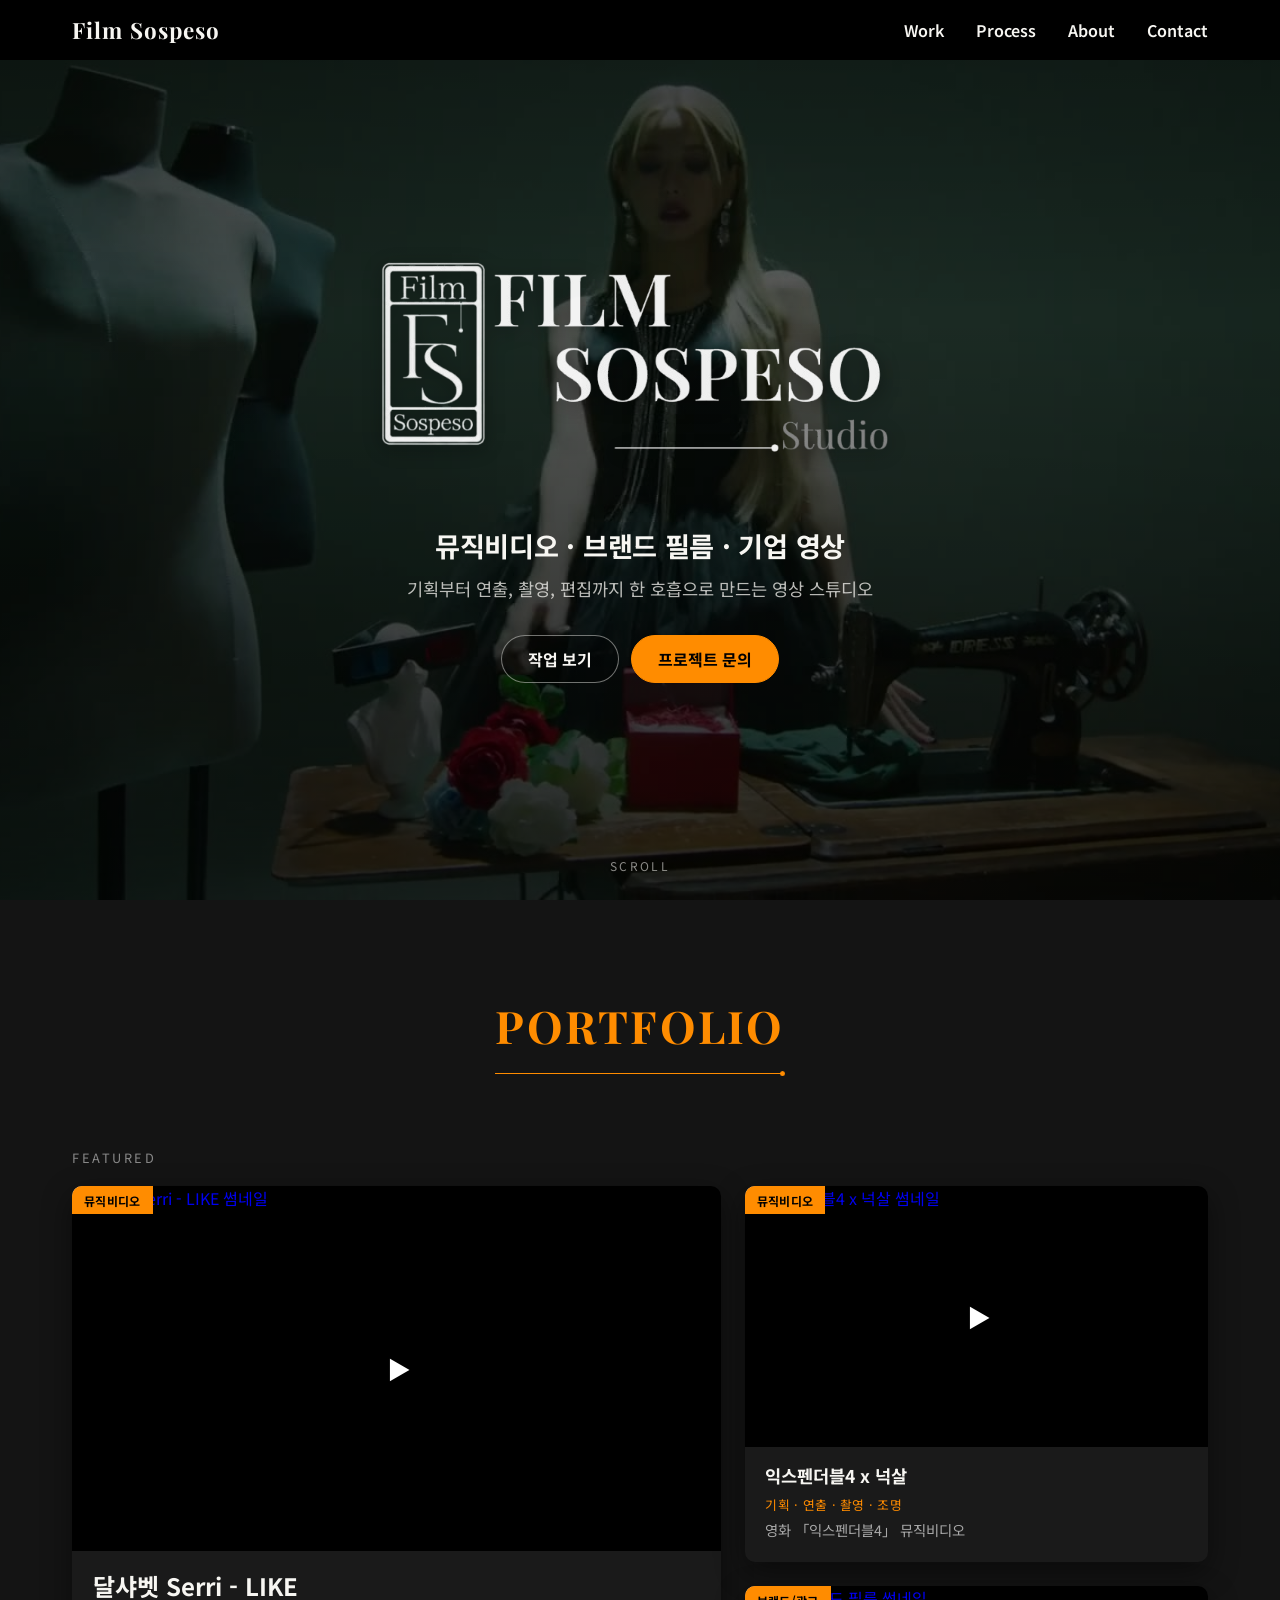
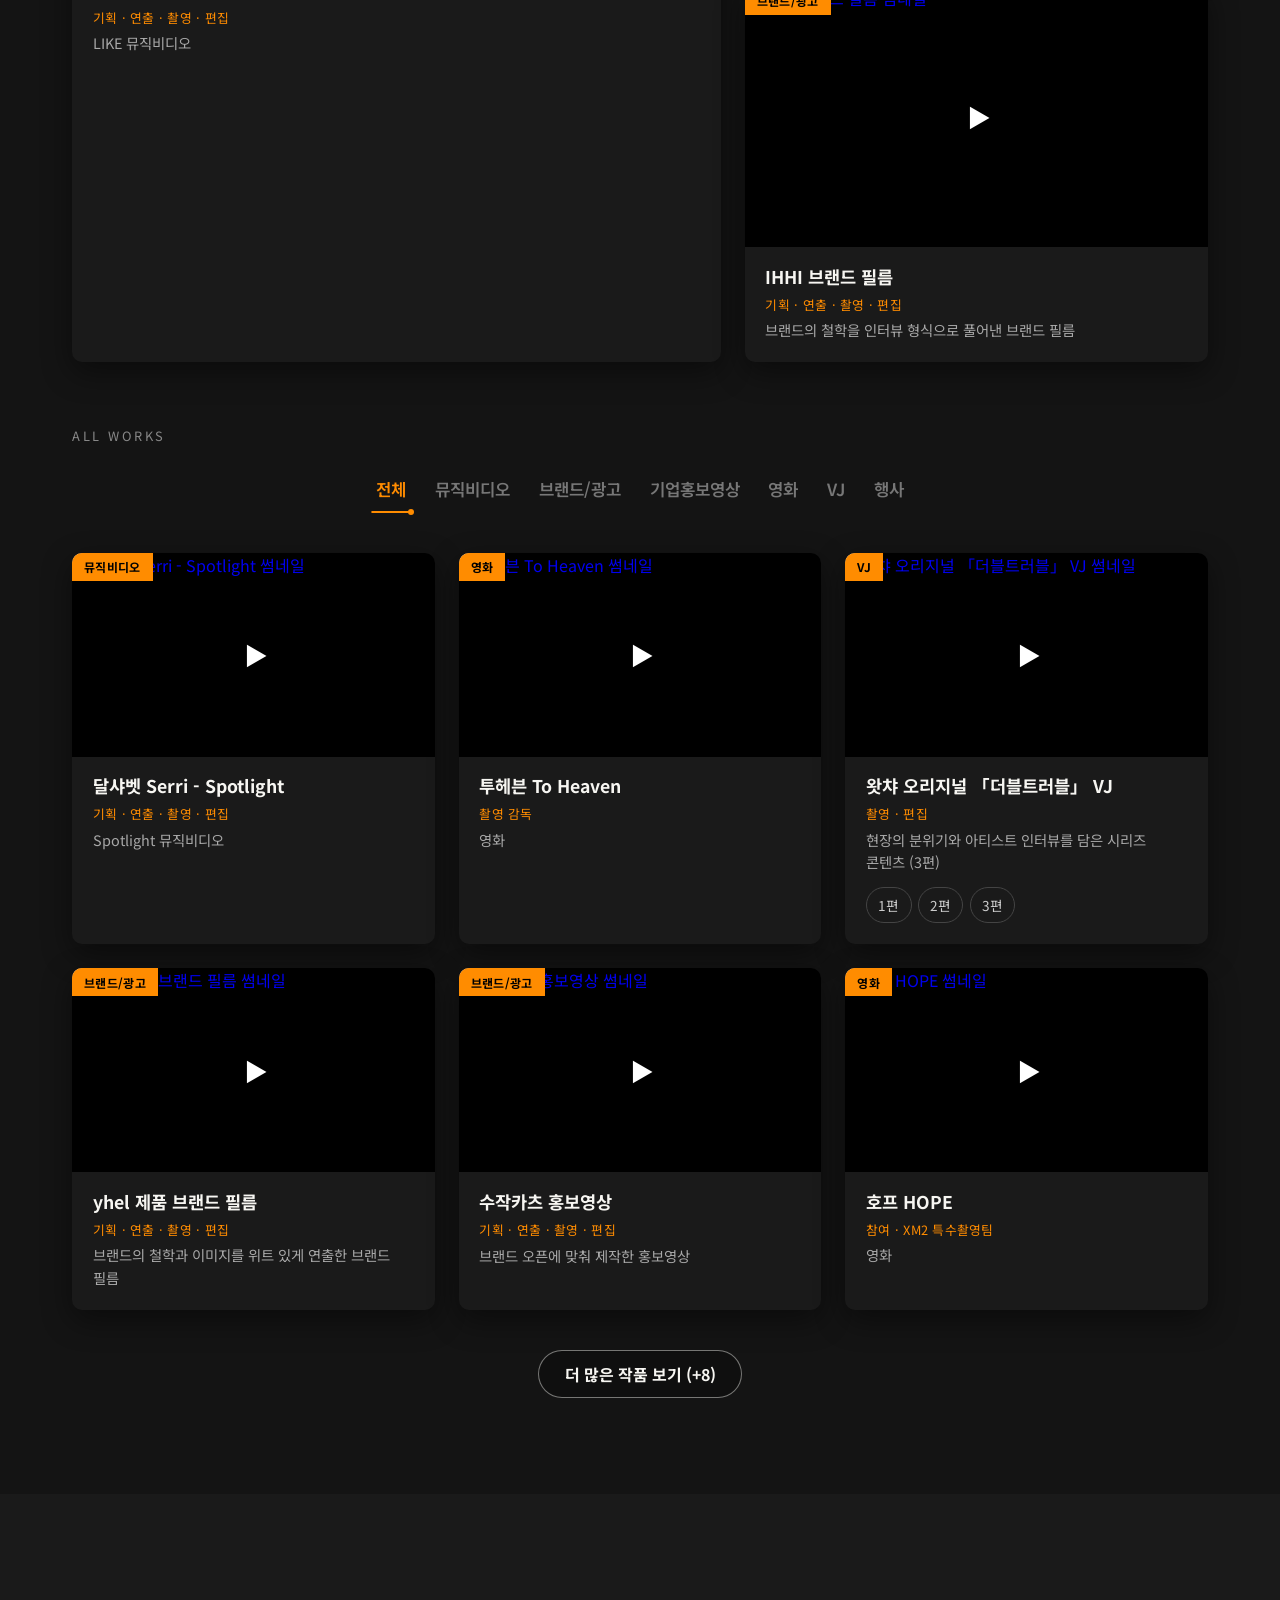
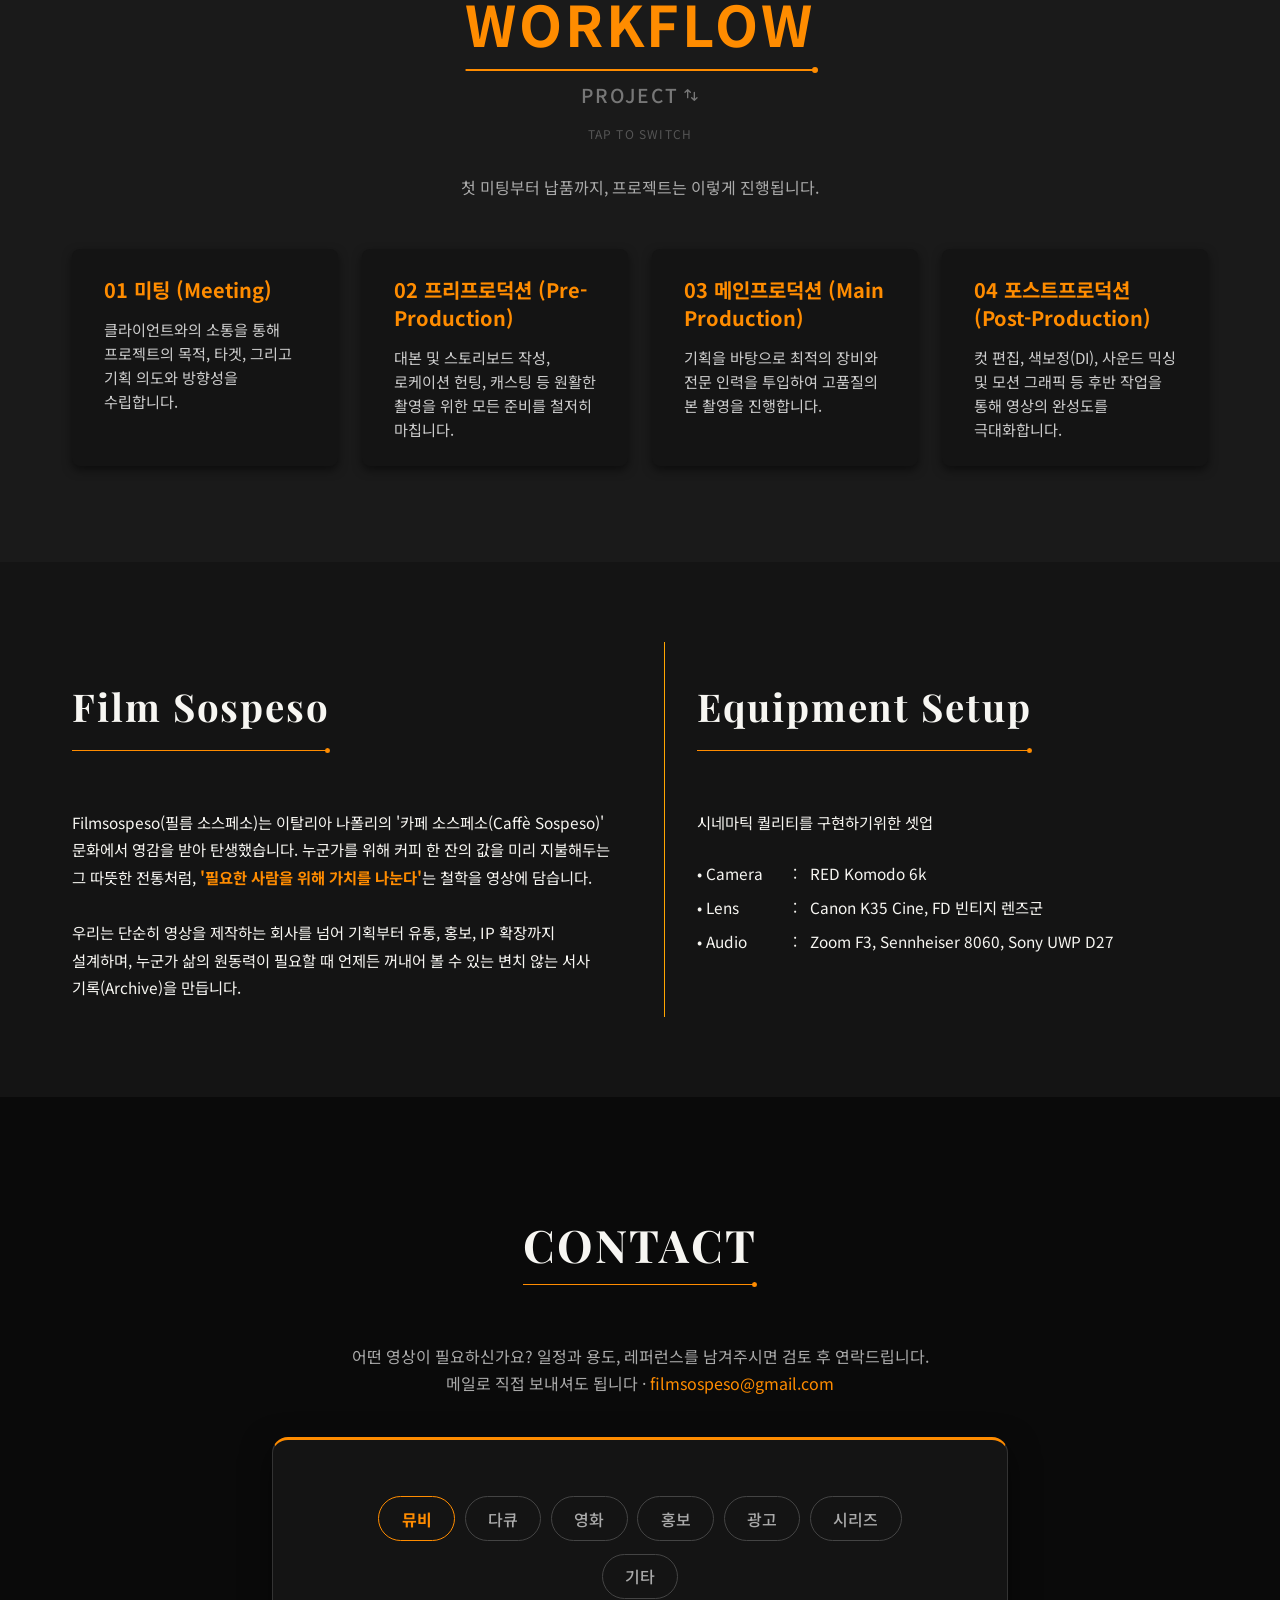
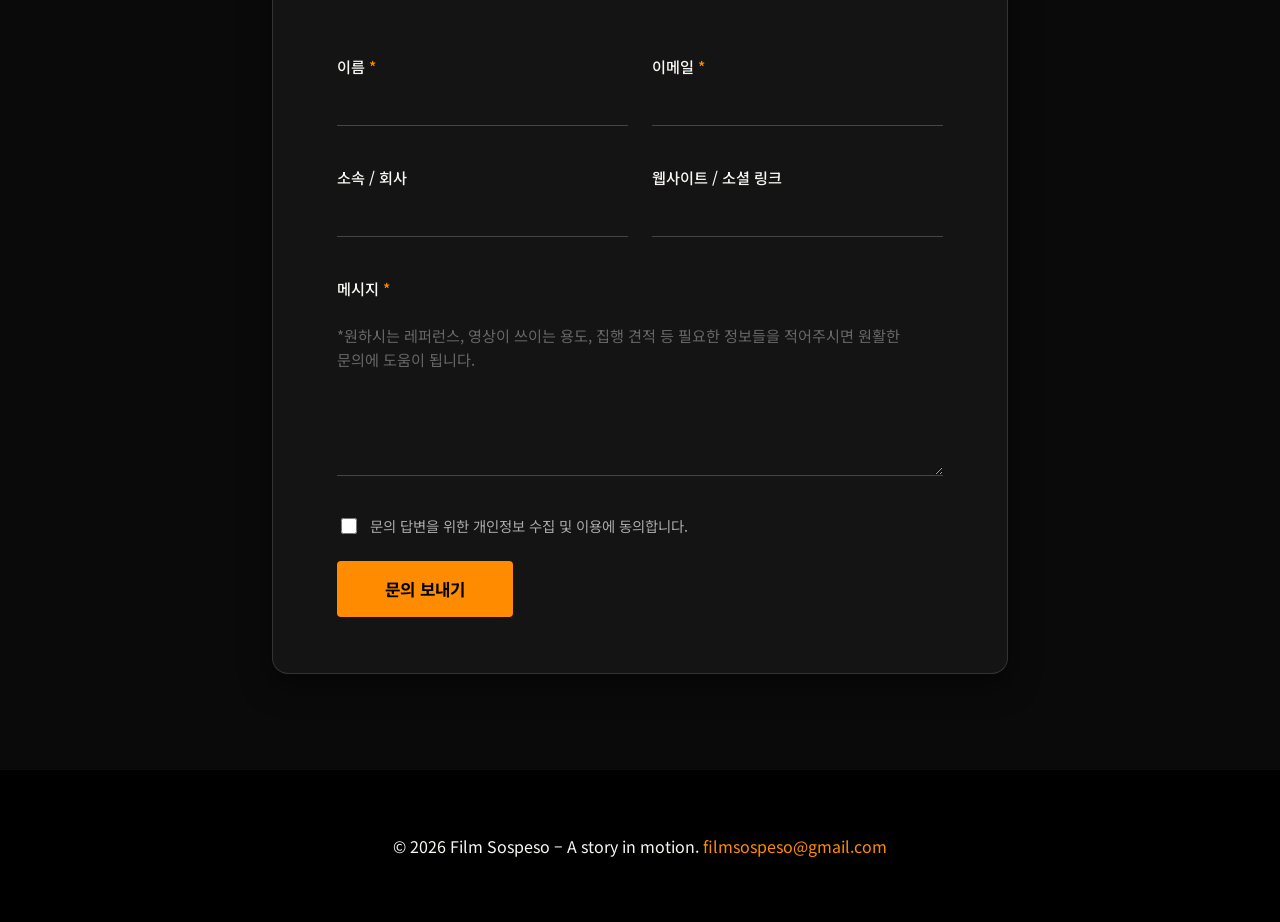
==== index.html @ f40ddf77 "Homepage stage 1: hero copy + CTAs, compressed cropped reel (22MB→4.4MB/2.4MB) with poster, Work/Pro" ====
<!DOCTYPE html>
<html lang="ko">
<head>
  <meta charset="UTF-8">
  <meta name="viewport" content="width=device-width, initial-scale=1.0">
  <title>Film Sospeso | 뮤직비디오 · 브랜드 필름 · 기업 영상 제작</title>
  <meta name="description" content="필름 소스페소(Film Sospeso)는 뮤직비디오, 브랜드 필름, 기업 홍보 영상, 영화·다큐를 기획부터 연출, 촬영, 편집까지 제작하는 영상 스튜디오입니다.">
  <link rel="canonical" href="https://filmsospeso.github.io/my-website/">
  <meta name="theme-color" content="#0a0a0a">
  <link rel="icon" type="image/png" sizes="32x32" href="assets/favicon-32.png">
  <link rel="icon" type="image/png" sizes="64x64" href="assets/favicon-64.png">
  <link rel="apple-touch-icon" href="assets/apple-touch-icon.png">

  <!-- Open Graph 태그 -->
  <meta property="og:type" content="website">
  <meta property="og:title" content="Film Sospeso | 뮤직비디오 · 브랜드 필름 · 기업 영상 제작">
  <meta property="og:description" content="기획 · 연출 · 촬영 · 편집까지, 이야기를 영상으로 기록하는 스튜디오 필름 소스페소">
  <meta property="og:site_name" content="Film Sospeso">
  <meta property="og:locale" content="ko_KR">
  <meta name="twitter:card" content="summary_large_image">
  <meta property="og:image" content="https://filmsospeso.github.io/my-website/assets/thumbnail.jpg">
  <meta property="og:url" content="https://filmsospeso.github.io/my-website/">

  <script type="application/ld+json">
  {"@context":"https://schema.org","@type":"Organization","name":"Film Sospeso","alternateName":"필름 소스페소",
   "url":"https://filmsospeso.github.io/my-website/","logo":"https://filmsospeso.github.io/my-website/assets/apple-touch-icon.png",
   "email":"filmsospeso@gmail.com","description":"뮤직비디오 · 브랜드 필름 · 기업 홍보 영상 · 영화 제작 스튜디오"}
  </script>

  <!-- 구글 웹 폰트 -->
  <link rel="preconnect" href="https://fonts.googleapis.com">
  <link rel="preconnect" href="https://fonts.gstatic.com" crossorigin>
  <link href="https://fonts.googleapis.com/css2?family=Noto+Sans+KR:wght@300;500;700&family=Playfair+Display:ital,wght@0,400;0,700;1,400&display=swap" rel="stylesheet">

  <style>
    :root {
      --accent: #ff8c00;         
      --accent-light: #ffa500;
      --bg-dark: #141414;        
      --bg-darker: #0a0a0a;
      --bg-lighter: #1a1a1a;
      --text-light: #F7F6F2;     
      
      --font-base: 'Noto Sans KR', sans-serif;
      --font-display: 'Playfair Display', serif;
    }

    html { scroll-behavior: smooth; }

    html, body {
      margin: 0; padding: 0;
      font-family: var(--font-base);
      color: var(--text-light);
      background-color: var(--bg-dark);
      word-break: keep-all; 
      overflow-wrap: break-word;
    }

    *, *::before, *::after { box-sizing: border-box; }

    .logo, h1, h2, h3 { font-family: var(--font-display); letter-spacing: 0.05em; }

    /* ---------- 헤더 ---------- */
    header {
      position: fixed; top: 0; left: 0; right: 0; height: 60px;
      background: #000; display: flex; justify-content: center; z-index: 100;
    }
    .header-inner {
      display: flex; align-items: center; justify-content: space-between;
      width: 100%; max-width: 1200px; padding: 0 2rem;
    }
    header .logo { font-weight: 700; font-size: 1.4rem; color: var(--text-light); text-decoration: none; }
    
    header nav { display: flex; align-items: center; position: relative; }
    header nav a {
      position: relative; margin-left: 2rem; text-decoration: none;
      color: var(--text-light); font-weight: 600; padding: 0.8rem 0;
      transition: color 0.3s ease; text-transform: capitalize;
    }
    header nav a:hover, header nav a.active { color: var(--accent); }
    
    header nav a::after {
      content: ''; position: absolute; left: 50%; bottom: 0.5rem; width: 0; height: 2px;
      background-color: var(--accent); transform: translateX(-50%); transition: width 0.3s ease-out; border-radius: 2px;
    }
    header nav a::before {
      content: ''; position: absolute; left: 50%; bottom: calc(0.5rem - 2px); width: 6px; height: 6px;
      background-color: var(--accent); border-radius: 50%; opacity: 0; transform: translateX(-50%);
      transition: opacity 0.3s ease, left 0.3s ease-out; z-index: 1;
    }
    header nav a:hover::after, header nav a.active::after { width: 100%; }
    header nav a:hover::before, header nav a.active::before { opacity: 1; left: 100%; }

    header nav a.play-anim::after { animation: expandLine 0.4s ease-out forwards; }
    header nav a.play-anim::before { animation: moveDot 0.4s ease-out forwards; }

    @keyframes expandLine { 0% { width: 0; } 100% { width: 100%; } }
    @keyframes moveDot { 0% { left: 50%; opacity: 0; } 100% { left: 100%; opacity: 1; } }

    /* ---------- 타이틀 그룹 및 공통 그래픽 모티프 ---------- */
    .title-group { display: inline-flex; flex-direction: column; align-items: stretch; width: max-content; max-width: 100%; }
    .featured .title-group { margin: 0 auto; }
    .motif-line { display: flex; align-items: center; justify-content: center; margin: 0.5rem 0 2.5rem 0; width: 100%; }
    .motif-line::before { content: ''; display: block; width: 100%; height: 1px; background-color: var(--accent); }
    .motif-line::after { content: ''; display: block; width: 5px; height: 5px; border-radius: 50%; background-color: var(--accent); margin-left: -1px; }

    /* ---------- Hero Section ---------- */
    #home {
      position: relative; width: 100vw; max-width: 100%; min-height: 100vh;
      margin: 0; padding: 0; overflow: hidden; background-color: #000;
      display: flex; align-items: center; justify-content: center;
    }
    #home video#hero-video {
      position: absolute; inset: 0; width: 100%; height: 100%; object-fit: cover;
      object-position: center center; opacity: 0.3; z-index: 0; pointer-events: none;
    }
    .hero-content {
      position: relative; z-index: 1; max-width: 90%; text-align: center;
      display: flex; flex-direction: column; align-items: center; justify-content: center;
    }
    .hero-logo-img { max-width: 80vw; width: 520px; height: auto; object-fit: contain; opacity: 0.95; filter: drop-shadow(0px 4px 10px rgba(0,0,0,0.5)); }
    #home video#hero-video { opacity: 0.38; }
    #home::after { content: ''; position: absolute; inset: 0; background: linear-gradient(180deg, rgba(0,0,0,0.35) 0%, rgba(0,0,0,0) 35%, rgba(0,0,0,0.55) 100%); z-index: 0; pointer-events: none; }
    .hero-title { font-family: var(--font-base); font-size: clamp(1.15rem, 2.4vw, 1.7rem); font-weight: 700; letter-spacing: -0.01em; margin: 2.2rem 0 0.6rem; line-height: 1.45; color: var(--text-light); }
    .hero-sub { margin: 0; color: rgba(247,246,242,0.75); font-size: clamp(0.95rem, 1.5vw, 1.1rem); line-height: 1.6; }
    .hero-cta { display: flex; gap: 0.8rem; justify-content: center; flex-wrap: wrap; margin-top: 2rem; }
    .btn { display: inline-flex; align-items: center; justify-content: center; min-height: 48px; padding: 0 1.6rem; border-radius: 999px; font-family: var(--font-base); font-weight: 700; font-size: 1rem; text-decoration: none; transition: background 0.25s, color 0.25s, border-color 0.25s, transform 0.25s; cursor: pointer; }
    .btn-primary { background: var(--accent); color: #000; border: 1px solid var(--accent); }
    .btn-primary:hover { background: var(--accent-light); transform: translateY(-2px); }
    .btn-ghost { background: rgba(0,0,0,0.25); color: var(--text-light); border: 1px solid rgba(247,246,242,0.45); }
    .btn-ghost:hover { border-color: var(--text-light); transform: translateY(-2px); }
    .scroll-cue { position: absolute; bottom: 1.6rem; left: 50%; transform: translateX(-50%); z-index: 1; color: rgba(247,246,242,0.55); font-size: 0.75rem; letter-spacing: 0.2em; text-decoration: none; }
    section[id] { scroll-margin-top: 64px; }
    :focus-visible { outline: 2px solid var(--accent); outline-offset: 3px; }

    /* ---------- 각 섹션 기본 스타일 ---------- */
    section { padding: 5rem 2rem; max-width: 1200px; margin: 0 auto; }
    h2, h3 { color: var(--text-light); margin-bottom: 1rem; }
    h2 { font-size: clamp(2.5rem, 4vw, 4rem); text-transform: uppercase; text-align: center; margin-bottom: 3rem; }
    h3 { font-size: clamp(1.8rem, 3vw, 2.5rem); }

    /* ---------- Project (PORTFOLIO) Carousel ---------- */
    #project { background-color: var(--bg-dark); max-width: 100%; padding: 6rem 0; }
    #project .featured { max-width: 1200px; margin: 0 auto 2rem; text-align: center; padding: 0 2rem; }
    #project .featured h3 { margin-bottom: 0.5rem; font-size: clamp(2rem, 3.5vw, 3rem); color: var(--accent); }

    .filter-buttons {
      position: relative; z-index: 10; display: flex; flex-wrap: wrap;
      justify-content: center; gap: 0.2rem 1.2rem; margin-bottom: 2.5rem;
    }
    .filter-btn {
      position: relative; background: transparent; border: none; color: #777;
      padding: 0.75rem 0.3rem; min-height: 44px; cursor: pointer; font-size: 1.05rem; font-weight: 600;
      transition: color 0.3s ease; -webkit-tap-highlight-color: transparent; font-family: var(--font-base);
    }
    .filter-btn:hover { color: var(--text-light); }
    .filter-btn.active { color: var(--accent); }
    .filter-btn::after {
      content: ''; position: absolute; left: 50%; bottom: 0; width: 0; height: 2px;
      background-color: var(--accent); transform: translateX(-50%); transition: width 0.3s ease-out; border-radius: 2px;
    }
    .filter-btn::before {
      content: ''; position: absolute; left: 50%; bottom: -2px; width: 6px; height: 6px;
      background-color: var(--accent); border-radius: 50%; opacity: 0; transform: translateX(-50%); transition: opacity 0.3s ease, left 0.3s ease-out;
    }
    .filter-btn:hover::after, .filter-btn.active::after { width: 100%; }
    .filter-btn:hover::before, .filter-btn.active::before { opacity: 1; left: 100%; }
    
    .work-inner { max-width: 1200px; margin: 0 auto; padding: 0 2rem; }
    .featured-grid { display: grid; grid-template-columns: 1.4fr 1fr; grid-template-rows: auto auto; gap: 1.5rem; margin-bottom: 4rem; }
    .featured-grid .portfolio-item:first-child { grid-row: span 2; }
    .featured-grid .portfolio-item:first-child .proj-title { font-size: 1.5rem; }
    .work-grid { display: grid; grid-template-columns: repeat(3, 1fr); gap: 1.5rem; }
    .portfolio-item {
      margin: 0; background: #1a1a1a; border-radius: 10px; overflow: hidden; display: flex; flex-direction: column;
      box-shadow: 0 10px 30px rgba(0,0,0,0.45); transition: transform 0.3s ease;
    }
    .portfolio-item:hover { transform: translateY(-4px); }
    .portfolio-item[hidden] { display: none; }
    .video-wrapper { position: relative; display: block; width: 100%; aspect-ratio: 16 / 9; background: #000; cursor: pointer; text-decoration: none; overflow: hidden; }
    .video-wrapper img { position: absolute; inset: 0; width: 100%; height: 100%; object-fit: cover; transition: opacity 0.3s, transform 0.6s; }
    .video-wrapper:hover img { opacity: 0.8; transform: scale(1.03); }
    .badge {
      position: absolute; top: 0; left: 0; background-color: var(--accent); color: #000; font-weight: 700;
      font-size: 0.75rem; padding: 0.35rem 0.75rem; letter-spacing: 0.03em; z-index: 2;
    }
    .play-btn {
      position: absolute; top: 50%; left: 50%; transform: translate(-50%, -50%); width: 58px; height: 58px;
      background: rgba(0,0,0,0.65); border-radius: 50%; display: flex; align-items: center; justify-content: center; pointer-events: none; transition: background 0.3s; z-index: 2;
    }
    .play-btn::after { content: '▶'; color: #fff; font-size: 1.5rem; margin-left: 5px; }
    .video-wrapper:hover .play-btn { background: var(--accent); }
    .portfolio-item figcaption { padding: 1.1rem 1.3rem 1.3rem; display: flex; flex-direction: column; gap: 0.35rem; flex-grow: 1; }
    .proj-title { font-size: 1.1rem; font-weight: 700; color: var(--text-light); margin: 0; line-height: 1.4; }
    .proj-desc { font-size: 0.9rem; color: #a8a8a8; margin: 0; line-height: 1.55; }
    .proj-role { font-size: 0.8rem; color: var(--accent); margin: 0; letter-spacing: 0.02em; }
    .episodes { display: flex; flex-wrap: wrap; gap: 0.4rem; margin-top: 0.5rem; }
    .episodes a { min-width: 40px; min-height: 36px; display: inline-flex; align-items: center; justify-content: center; padding: 0 0.7rem; border: 1px solid #444; border-radius: 999px; color: #ccc; font-size: 0.85rem; text-decoration: none; }
    .episodes a:hover { border-color: var(--accent); color: var(--accent); }
    .work-label { font-size: 0.8rem; letter-spacing: 0.2em; color: #888; text-transform: uppercase; margin: 0 0 1.2rem; }
    .more-wrap { text-align: center; margin-top: 2.5rem; }

    /* ---------- Process (Project & Workflow) Toggle Section ---------- */
    #process { background-color: var(--bg-lighter); max-width: 100%; padding-bottom: 6rem; }
    .section-inner { max-width: 1200px; margin: 0 auto; padding: 0 2rem; }
    .process-title-toggles { display: flex; flex-direction: column; align-items: center; margin: 0 auto 4rem; cursor: pointer; user-select: none; -webkit-tap-highlight-color: transparent; background: none; border: 0; color: inherit; font: inherit; padding: 0.5rem 1rem; }
    .process-title-toggles > span { display: block; }
    .process-lead { text-align: center; color: #aaa; max-width: 640px; margin: -2.5rem auto 3rem; line-height: 1.7; font-size: 1rem; }
    .main-toggle-text {
      position: relative; color: var(--accent); font-size: clamp(2rem, 5vw, 3.5rem); font-weight: 700; text-transform: uppercase; 
      letter-spacing: 0.05em; padding-bottom: 0.5rem; transition: opacity 0.3s ease; font-family: var(--font-base);
    }
    .main-toggle-text::after {
      content: ''; position: absolute; left: 50%; bottom: 0; width: 100%; height: 2px; background-color: var(--accent); transform: translateX(-50%); border-radius: 2px;
    }
    .main-toggle-text::before {
      content: ''; position: absolute; left: 50%; bottom: -2px; width: 6px; height: 6px; border-radius: 50%; background-color: var(--accent); opacity: 0; transform: translateX(-50%);
    }
    .main-toggle-text.play-anim::after { animation: expandLine 0.4s ease-out forwards; }
    .main-toggle-text.play-anim::before { animation: moveDot 0.4s ease-out forwards; }
    
    .sub-toggle-group { display: flex; align-items: center; gap: 8px; margin-top: 0.6rem; transition: transform 0.3s ease; }
    .sub-toggle-text { color: #777; font-size: clamp(0.9rem, 2vw, 1.2rem); font-weight: 500; text-transform: uppercase; letter-spacing: 0.1em; transition: color 0.3s ease; font-family: var(--font-base); }
    .swap-icon { color: #777; transition: color 0.3s ease, transform 0.3s ease; }

    .process-title-toggles:hover .sub-toggle-group { transform: translateY(-2px); }
    .process-title-toggles:hover .sub-toggle-text, .process-title-toggles:hover .swap-icon { color: var(--text-light); }
    .process-title-toggles:hover .swap-icon { transform: scale(1.1); }
    .click-hint { font-size: 0.75rem; color: #555; margin-top: 1rem; letter-spacing: 0.1em; text-transform: uppercase; animation: pulseHint 2s infinite ease-in-out; }
    @keyframes pulseHint { 0%, 100% { opacity: 0.4; } 50% { opacity: 1; } }

    .tab-content { animation: fadeIn 0.5s ease-out forwards; display: block; }
    @keyframes fadeIn { from { opacity: 0; transform: translateY(15px); } to { opacity: 1; transform: translateY(0); } }

    .card-grid { display: grid; grid-template-columns: repeat(4, 1fr); gap: 1.5rem; }
    .card-grid .card {
      background: var(--bg-dark); padding: 1.5rem 2rem; border-radius: 8px; box-shadow: 0 4px 10px rgba(0,0,0,0.5);
      border-top: 3px solid transparent; transition: transform 0.3s ease, border-color 0.3s ease;
    }
    .card-grid .card:hover { transform: translateY(-5px); border-color: var(--accent); }
    .card-grid .card h4 { margin: 0 0 0.8rem 0; color: var(--accent); font-size: 1.25rem; line-height: 1.4; font-family: var(--font-base); }
    .card-grid .card p { margin: 0; font-size: 0.95rem; line-height: 1.6; color: #ccc; }

    /* ---------- Project Tab 하위 : 생태계 확장 파이프라인 ---------- */
    .expansion-divider { display: flex; flex-direction: column; align-items: center; margin: 3rem auto 0; cursor: pointer; transition: transform 0.3s ease; -webkit-tap-highlight-color: transparent; background: none; border: 0; font: inherit; color: inherit; padding: 0; }
    .expansion-divider:hover { transform: translateY(-3px); }
    .expansion-divider .btn-content {
      display: flex; align-items: center; gap: 10px; padding: 0.7rem 1.8rem; border: 1px solid rgba(255, 140, 0, 0.4);
      border-radius: 30px; background: rgba(255, 140, 0, 0.05); transition: all 0.3s ease;
    }
    .expansion-divider:hover .btn-content { border-color: var(--accent); background: rgba(255, 140, 0, 0.15); box-shadow: 0 4px 15px rgba(255, 140, 0, 0.2); }
    .expansion-divider .text { font-size: 0.85rem; color: var(--accent); letter-spacing: 0.2em; text-transform: uppercase; font-weight: 700; }
    .expansion-divider .icon { color: var(--accent); transition: transform 0.3s ease; }
    .expansion-divider.active .icon { transform: rotate(180deg); }

    .oof-pipeline { background: transparent; padding: 2rem 0 4rem 0; width: 100%; display: none; }
    .oof-pipeline.active { display: block; animation: fadeIn 0.5s ease-out forwards; }
    .oof-pipeline-header { text-align: center; margin-bottom: 3rem; }
    .oof-pipeline-header h3 { font-size: clamp(1.8rem, 3vw, 2.2rem); color: var(--text-light); margin: 0 0 1rem 0; letter-spacing: 0.05em; }
    .oof-pipeline-header h3 span { color: var(--accent); }
    .oof-pipeline-header p { color: #aaa; font-size: 1.05rem; line-height: 1.6; max-width: 700px; margin: 0 auto; }
    .pipeline-tabs-container { display: none; }
    .pipeline-flow { display: flex; justify-content: space-between; align-items: stretch; gap: 1.5rem; position: relative; }
    .pipeline-flow::before { content: ''; position: absolute; top: 50%; left: 5%; right: 5%; height: 1px; background: #444; z-index: 1; transform: translateY(-50%); }

    .pipe-step {
      flex: 1; background: var(--bg-dark); padding: 2.5rem 2rem; border-radius: 16px; border: 1px solid #333;
      border-top: 3px solid var(--accent); transition: border-color 0.3s, transform 0.3s; position: relative; z-index: 2; box-shadow: 0 10px 30px rgba(0,0,0,0.5);
    }
    .pipe-step:hover { border-color: var(--accent); transform: translateY(-5px); }
    .pipe-step .step-badge { display: inline-block; color: var(--accent); font-size: 0.8rem; font-weight: 700; margin-bottom: 1rem; letter-spacing: 0.1em; border: 1px solid var(--accent); padding: 0.2rem 0.6rem; border-radius: 20px; }
    .pipe-step .step-title { font-size: 1.25rem; font-weight: 700; margin-bottom: 1.5rem; color: var(--text-light); line-height: 1.4; font-family: var(--font-base); }
    .tag-grid { display: flex; flex-direction: column; gap: 0.8rem; }
    .tag-grid span { background: #222; color: #ccc; padding: 0.8rem 1rem; font-size: 0.95rem; border-radius: 6px; border-left: 2px solid transparent; transition: border-color 0.3s, color 0.3s; }
    .pipe-step:hover .tag-grid span { border-left-color: var(--accent); color: var(--text-light); }

    /* ---------- About Section ---------- */
    #about { background-color: var(--bg-dark); max-width: 100%; }
    #about .about-inner { max-width: 1200px; margin: 0 auto; padding: 0 2rem; display: grid; grid-template-columns: 1fr 1fr; gap: 3rem; }
    #about .col { display: flex; flex-direction: column; justify-content: flex-start; text-align: left; }
    #about .col:nth-child(2) { border-left: 1px solid var(--accent-light); padding-left: 2rem; }
    #about .col h3 { margin-bottom: 0.5rem; font-size: clamp(1.8rem, 3vw, 2.5rem); }
    #about .col p { font-size: clamp(0.95rem, 1.2vw, 1.1rem); line-height: 1.8; }
    .highlight-text { color: var(--accent); font-weight: 700; }
    
    .equipment-box { text-align: left; width: 100%; }
    .eq-list { margin-top: 1.5rem; }
    .eq-item { display: flex; align-items: flex-start; font-size: clamp(0.95rem, 1.2vw, 1.1rem); line-height: 1.8; margin-bottom: 0.4rem; }
    .eq-label { flex: 0 0 90px; white-space: nowrap; }
    .eq-colon { flex: 0 0 15px; text-align: center; margin-right: 8px; }
    .eq-value { flex: 1; word-break: keep-all; }

    /* ---------- Contact Section (문의) - 여백 최적화 ---------- */
    #contact {
      background-color: var(--bg-darker); max-width: 100%;
      padding-bottom: 6rem; padding-top: 5rem; 
    }
    .contact-inner {
      max-width: 800px; margin: 0 auto; padding: 0 2rem;
      display: flex; flex-direction: column; align-items: center; 
    }

    /* 폼 컨테이너 여백 감소 */
    .contact-form-container { width: 100%; display: block; }
    .contact-lead { text-align: center; color: #aaa; line-height: 1.7; margin: -0.5rem 0 2.5rem; }
    .contact-lead a { color: var(--accent); text-decoration: none; }
    
    /* 타이틀 영역 여백 감소 */
    .contact-header { margin-bottom: 1.5rem; width: 100%; text-align: center; }
    .contact-title { 
      text-align: center; 
      font-size: clamp(2rem, 3.5vw, 2.8rem); 
      margin-bottom: 0; 
      text-transform: uppercase; 
      font-family: var(--font-display); 
    }

    .contact-card {
      background: var(--bg-dark);
      padding: 3.5rem 4rem;
      border-radius: 16px;
      border: 1px solid #333;
      border-top: 3px solid var(--accent);
      box-shadow: 0 10px 30px rgba(0,0,0,0.5);
      width: 100%;
    }

    .option-grid {
      display: flex; flex-wrap: wrap; justify-content: center; gap: 0.8rem 0.6rem; margin-bottom: 3.5rem;
    }
    .option-item input[type="radio"] { display: none; }
    .option-box {
      background-color: transparent; border: 1px solid #444; border-radius: 30px;
      padding: 0.6rem 1.4rem; display: inline-block; cursor: pointer;
      font-size: 1rem; font-weight: 500; color: #aaa; transition: all 0.3s ease;
      font-family: var(--font-base);
    }
    .option-item input[type="radio"]:checked + .option-box {
      background-color: transparent; border-color: var(--accent);
      color: var(--accent); font-weight: 700;
    }
    .option-box:hover { border-color: var(--accent); color: var(--text-light); }

    .input-grid { display: grid; grid-template-columns: repeat(2, 1fr); gap: 2.5rem 1.5rem; margin-bottom: 2.5rem; }
    .input-group { display: flex; flex-direction: column; text-align: left; }
    .input-group.full-width { grid-column: 1 / -1; }
    .input-group label { font-size: 0.95rem; margin-bottom: 0.5rem; color: var(--text-light); font-weight: 500;}
    .input-group label span { color: var(--accent); }
    
    .input-group input, .input-group textarea {
      background-color: transparent; 
      border: none;
      border-bottom: 1px solid #444;
      padding: 0.5rem 0; 
      color: var(--text-light);
      font-family: var(--font-base); 
      font-size: 1rem; 
      outline: none; 
      transition: border-color 0.3s ease;
      border-radius: 0;
      width: 100%; 
      box-sizing: border-box; 
    }
    .input-group input:focus, .input-group textarea:focus { 
      border-bottom-color: var(--accent); 
    }
    
    .input-group textarea {
      resize: vertical; 
      min-height: 100px;
      margin-top: 0.5rem;
    }
    .input-group textarea::placeholder { color: #666; font-size: 0.95rem; line-height: 1.6; }

    .submit-area { display: flex; flex-direction: column; align-items: flex-start; gap: 1.5rem; width: 100%; margin-top: 1rem; box-sizing: border-box;}
    .agree-label { font-size: 0.9rem; color: #aaa; display: flex; align-items: flex-start; gap: 10px; cursor: pointer; line-height: 1.4; word-break: keep-all; }
    .agree-label input[type="checkbox"] { flex-shrink: 0; width: 16px; height: 16px; accent-color: var(--accent); cursor: pointer; margin-top: 2px; }
    
    .submit-btn {
      background-color: var(--accent); color: #000; border: none; padding: 1rem 3rem;
      font-size: 1.05rem; font-weight: 700; cursor: pointer; font-family: var(--font-base);
      transition: opacity 0.3s ease; align-self: flex-start; border-radius: 4px;
    }
    .submit-btn:hover { opacity: 0.8; }

    /* --- 수정된 토스트 메시지 스타일 (배경 없는 투명 글씨) --- */
    .submit-action-wrapper {
      display: flex;
      align-items: center;
      gap: 1.5rem;
      width: 100%;
    }
    .toast-message {
      opacity: 0;
      visibility: hidden;
      background-color: transparent; 
      color: rgba(255, 255, 255, 0.7); 
      padding: 0; 
      font-size: 0.95rem;
      font-weight: 500;
      transition: opacity 0.3s ease, visibility 0.3s;
    }
    .toast-message.show {
      opacity: 1;
      visibility: visible;
    }
    .toast-message.error {
      color: rgba(255, 68, 68, 0.8); 
    }

    /* ---------- 모바일 고정 문의 버튼 ---------- */
    .sticky-cta { display: none; }
    @media (max-width: 768px) {
      .sticky-cta {
        display: flex; position: fixed; left: 1rem; right: 1rem; bottom: calc(1rem + env(safe-area-inset-bottom, 0px)); z-index: 90;
        justify-content: center; align-items: center; min-height: 52px; border-radius: 999px; background: var(--accent); color: #000;
        font-weight: 700; font-size: 1rem; text-decoration: none; box-shadow: 0 8px 24px rgba(0,0,0,0.45);
        transform: translateY(160%); transition: transform 0.3s ease;
      }
      .sticky-cta.show { transform: none; }
      footer { padding-bottom: 6rem; }
    }

    @media (prefers-reduced-motion: reduce) {
      html { scroll-behavior: auto; }
      *, *::before, *::after { animation: none !important; transition: none !important; }
    }

    /* ---------- Footer ---------- */
    footer { background: #000; padding: 3rem 2rem; text-align: center; font-size: clamp(0.8rem, 1.5vw, 1rem); }
    footer a { color: var(--accent); text-decoration: none; }

    /* ---------- 미디어 쿼리 ---------- */
    @media (max-width: 1024px) {
      .card-grid { grid-template-columns: repeat(2, 1fr); }
      .work-grid { grid-template-columns: repeat(2, 1fr); }
      .pipeline-tabs-container { display: flex; justify-content: space-between; gap: 0.5rem; margin-bottom: 2rem; width: 100%; }
      .pipe-tab-btn { flex: 1; background: transparent; border: 1px solid #444; color: #888; padding: 0.6rem 0; border-radius: 30px; font-size: 0.8rem; font-weight: 700; letter-spacing: 0.05em; text-align: center; cursor: pointer; transition: all 0.3s ease; white-space: nowrap; min-width: 0; }
      .pipe-tab-btn.active { background: rgba(255, 140, 0, 0.15); border-color: var(--accent); color: var(--accent); }
      .pipeline-flow { display: block; }
      .pipeline-flow::before { display: none; }
      .pipe-step { display: none; margin-top: 0; transform: translateY(0) !important; }
      .pipe-step.active { display: block; animation: fadeIn 0.4s ease-out forwards; }
    }

    @media (max-width: 768px) {
      header { height: 56px; }
      .header-inner { padding: 0 1rem; }
      header .logo { font-size: 1.05rem; white-space: nowrap; }
      header nav { gap: 14px; }
      header nav a { margin-left: 0; font-size: 0.85rem; padding: 0.9rem 0; }

      #home { min-height: 100svh; padding: 80px 1rem 4rem; }
      .hero-logo-img { width: 78%; }
      .hero-title { margin-top: 1.6rem; }
      .hero-cta .btn { flex: 1 1 140px; }

      .work-inner { padding: 0 1rem; }
      .featured-grid { grid-template-columns: 1fr; margin-bottom: 3rem; }
      .featured-grid .portfolio-item:first-child { grid-row: auto; }
      .featured-grid .portfolio-item:first-child .proj-title { font-size: 1.2rem; }
      .work-grid { grid-template-columns: 1fr; gap: 1.2rem; }
      
      #about .about-inner { grid-template-columns: 1fr; gap: 2rem; }
      #about .col { text-align: left; align-items: flex-start; }
      #about .col:nth-child(2) { border-left: none; padding-left: 0; border-top: 1px solid var(--accent-light); padding-top: 2rem; }
      
      .filter-buttons { flex-wrap: wrap; justify-content: center; overflow-x: visible; padding-bottom: 0; gap: 0.6rem 0.8rem; }
      .filter-btn { flex: 0 0 auto; white-space: nowrap; font-size: 1rem; }
      
      .process-title-toggles { margin-bottom: 2.5rem; }
      .click-hint { margin-top: 0.8rem; font-size: 0.7rem; }

      .section-inner { padding: 0 1.2rem; }
      .card-grid { grid-template-columns: 1fr; gap: 1rem; }
      .card-grid .card { padding: 1.5rem 1.2rem; }
      
      .oof-pipeline { padding: 1rem 0; }
      .pipe-step { padding: 2rem 1.5rem; }
      .tag-grid span { padding: 0.8rem; font-size: 0.9rem; }

      /* 모바일 여백 재설정 */
      .contact-inner { padding: 0 1rem; } 
      .contact-card { padding: 2.5rem 1.2rem; width: 100%; box-sizing: border-box; }
      .input-grid { grid-template-columns: 1fr; gap: 1.8rem; margin-bottom: 2rem; width: 100%; }

      /* 모바일에서는 버튼 아래로 메시지가 내려가도록 설정 */
      .submit-action-wrapper {
        flex-direction: column;
        align-items: flex-start;
        gap: 1rem;
      }
    }
  </style>
</head>
<body>
  <!-- 헤더 -->
  <header>
    <div class="header-inner">
      <a class="logo" href="#home" aria-label="Film Sospeso 처음으로">Film Sospeso</a>
      <nav aria-label="주요 메뉴">
        <a href="#project">Work</a>
        <a href="#process" id="navProcessBtn">Process</a>
        <a href="#about">About</a>
        <a href="#contact">Contact</a>
      </nav>
    </div>
  </header>

  <!-- Hero Section -->
  <section id="home">
    <!-- 화면 폭에 맞는 영상만 불러옴 (모바일 720p / PC 1080p, 데이터 절약 모드면 정지 이미지) -->
    <video id="hero-video" muted loop playsinline preload="none" poster="assets/hero-poster.jpg"
           data-src-sm="assets/reel-720.mp4" data-src-lg="assets/reel-1080.mp4" aria-hidden="true"></video>
    <div class="hero-content">
      <img src="assets/2B.png" alt="Film Sospeso Studio" class="hero-logo-img" width="689" height="362">
      <h1 class="hero-title">뮤직비디오 · 브랜드 필름 · 기업 영상</h1>
      <p class="hero-sub">기획부터 연출, 촬영, 편집까지 한 호흡으로 만드는 영상 스튜디오</p>
      <div class="hero-cta">
        <a class="btn btn-ghost" href="#project">작업 보기</a>
        <a class="btn btn-primary" href="#contact">프로젝트 문의</a>
      </div>
    </div>
    <a class="scroll-cue" href="#project" aria-label="작업 보기로 이동">SCROLL</a>
  </section>

  <!-- Portfolio -->
  <section id="project" aria-labelledby="work-title">
    <div class="featured">
      <div class="title-group">
        <h2 id="work-title" style="margin:0 0 0.5rem;font-size:clamp(2rem,3.5vw,3rem);color:var(--accent);text-transform:none">PORTFOLIO</h2>
        <div class="motif-line"></div>
      </div>
    </div>

    <div class="work-inner">
      <p class="work-label">Featured</p>
      <div class="featured-grid">
        <figure class="portfolio-item" data-category="mv" data-featured>
          <a href="https://www.youtube.com/watch?v=FCWUGhVX-D4" target="_blank" rel="noopener noreferrer" class="video-wrapper" aria-label="달샤벳 Serri - LIKE 영상 보기 (유튜브)">
            <img src="https://img.youtube.com/vi/FCWUGhVX-D4/maxresdefault.jpg" onerror="this.onerror=null;this.src='https://img.youtube.com/vi/FCWUGhVX-D4/hqdefault.jpg'" alt="달샤벳 Serri - LIKE 썸네일" loading="lazy" width="1280" height="720">
            <span class="badge">뮤직비디오</span>
            <span class="play-btn" aria-hidden="true"></span>
          </a>
          <figcaption>
            <p class="proj-title">달샤벳 Serri - LIKE</p>
            <p class="proj-role">기획 · 연출 · 촬영 · 편집</p>
            <p class="proj-desc">LIKE 뮤직비디오</p>
          </figcaption>
        </figure>
        <figure class="portfolio-item" data-category="mv" data-featured>
          <a href="https://www.youtube.com/watch?v=fLhuUJyFfeQ" target="_blank" rel="noopener noreferrer" class="video-wrapper" aria-label="익스펜더블4 x 넉살 영상 보기 (유튜브)">
            <img src="https://img.youtube.com/vi/fLhuUJyFfeQ/maxresdefault.jpg" onerror="this.onerror=null;this.src='https://img.youtube.com/vi/fLhuUJyFfeQ/hqdefault.jpg'" alt="익스펜더블4 x 넉살 썸네일" loading="lazy" width="1280" height="720">
            <span class="badge">뮤직비디오</span>
            <span class="play-btn" aria-hidden="true"></span>
          </a>
          <figcaption>
            <p class="proj-title">익스펜더블4 x 넉살</p>
            <p class="proj-role">기획 · 연출 · 촬영 · 조명</p>
            <p class="proj-desc">영화 「익스펜더블4」 뮤직비디오</p>
          </figcaption>
        </figure>
        <figure class="portfolio-item" data-category="brand" data-featured>
          <a href="https://www.youtube.com/watch?v=S8koo5hrLOE" target="_blank" rel="noopener noreferrer" class="video-wrapper" aria-label="IHHI 브랜드 필름 영상 보기 (유튜브)">
            <img src="https://img.youtube.com/vi/S8koo5hrLOE/maxresdefault.jpg" onerror="this.onerror=null;this.src='https://img.youtube.com/vi/S8koo5hrLOE/hqdefault.jpg'" alt="IHHI 브랜드 필름 썸네일" loading="lazy" width="1280" height="720">
            <span class="badge">브랜드/광고</span>
            <span class="play-btn" aria-hidden="true"></span>
          </a>
          <figcaption>
            <p class="proj-title">IHHI 브랜드 필름</p>
            <p class="proj-role">기획 · 연출 · 촬영 · 편집</p>
            <p class="proj-desc">브랜드의 철학을 인터뷰 형식으로 풀어낸 브랜드 필름</p>
          </figcaption>
        </figure>
      </div>

      <p class="work-label">All Works</p>
      <div class="filter-buttons" role="group" aria-label="작품 분류">
        <button type="button" class="filter-btn active" data-filter="all" aria-pressed="true">전체</button>
        <button type="button" class="filter-btn" data-filter="mv" aria-pressed="false">뮤직비디오</button>
        <button type="button" class="filter-btn" data-filter="brand" aria-pressed="false">브랜드/광고</button>
        <button type="button" class="filter-btn" data-filter="pr" aria-pressed="false">기업홍보영상</button>
        <button type="button" class="filter-btn" data-filter="film" aria-pressed="false">영화</button>
        <button type="button" class="filter-btn" data-filter="vj" aria-pressed="false">VJ</button>
        <button type="button" class="filter-btn" data-filter="event" aria-pressed="false">행사</button>
      </div>
      <div class="work-grid" id="workGrid">
        <figure class="portfolio-item" data-category="mv">
          <a href="https://www.youtube.com/watch?v=LUlyTXQG2Hk" target="_blank" rel="noopener noreferrer" class="video-wrapper" aria-label="달샤벳 Serri - Spotlight 영상 보기 (유튜브)">
            <img src="https://img.youtube.com/vi/LUlyTXQG2Hk/maxresdefault.jpg" onerror="this.onerror=null;this.src='https://img.youtube.com/vi/LUlyTXQG2Hk/hqdefault.jpg'" alt="달샤벳 Serri - Spotlight 썸네일" loading="lazy" width="1280" height="720">
            <span class="badge">뮤직비디오</span>
            <span class="play-btn" aria-hidden="true"></span>
          </a>
          <figcaption>
            <p class="proj-title">달샤벳 Serri - Spotlight</p>
            <p class="proj-role">기획 · 연출 · 촬영 · 편집</p>
            <p class="proj-desc">Spotlight 뮤직비디오</p>
          </figcaption>
        </figure>
        <figure class="portfolio-item" data-category="film">
          <a href="https://www.youtube.com/watch?v=yrsDCDcqLu8" target="_blank" rel="noopener noreferrer" class="video-wrapper" aria-label="투헤븐 To Heaven 영상 보기 (유튜브)">
            <img src="https://img.youtube.com/vi/yrsDCDcqLu8/maxresdefault.jpg" onerror="this.onerror=null;this.src='https://img.youtube.com/vi/yrsDCDcqLu8/hqdefault.jpg'" alt="투헤븐 To Heaven 썸네일" loading="lazy" width="1280" height="720">
            <span class="badge">영화</span>
            <span class="play-btn" aria-hidden="true"></span>
          </a>
          <figcaption>
            <p class="proj-title">투헤븐 To Heaven</p>
            <p class="proj-role">촬영 감독</p>
            <p class="proj-desc">영화</p>
          </figcaption>
        </figure>
        <figure class="portfolio-item" data-category="vj">
          <a href="https://www.youtube.com/watch?v=c2GJCM3nfiU" target="_blank" rel="noopener noreferrer" class="video-wrapper" aria-label="왓챠 오리지널 「더블트러블」 VJ 영상 보기 (유튜브)">
            <img src="https://img.youtube.com/vi/c2GJCM3nfiU/maxresdefault.jpg" onerror="this.onerror=null;this.src='https://img.youtube.com/vi/c2GJCM3nfiU/hqdefault.jpg'" alt="왓챠 오리지널 「더블트러블」 VJ 썸네일" loading="lazy" width="1280" height="720">
            <span class="badge">VJ</span>
            <span class="play-btn" aria-hidden="true"></span>
          </a>
          <figcaption>
            <p class="proj-title">왓챠 오리지널 「더블트러블」 VJ</p>
            <p class="proj-role">촬영 · 편집</p>
            <p class="proj-desc">현장의 분위기와 아티스트 인터뷰를 담은 시리즈 콘텐츠 (3편)</p>
            <div class="episodes" aria-label="회차 보기"><a href="https://www.youtube.com/watch?v=c2GJCM3nfiU" target="_blank" rel="noopener noreferrer">1편</a><a href="https://www.youtube.com/watch?v=s7p3lONBj5w" target="_blank" rel="noopener noreferrer">2편</a><a href="https://www.youtube.com/watch?v=jWxlofvzpYI" target="_blank" rel="noopener noreferrer">3편</a></div>
          </figcaption>
        </figure>
        <figure class="portfolio-item" data-category="brand">
          <a href="https://www.youtube.com/watch?v=NjuMTw3MobQ" target="_blank" rel="noopener noreferrer" class="video-wrapper" aria-label="yhel 제품 브랜드 필름 영상 보기 (유튜브)">
            <img src="https://img.youtube.com/vi/NjuMTw3MobQ/maxresdefault.jpg" onerror="this.onerror=null;this.src='https://img.youtube.com/vi/NjuMTw3MobQ/hqdefault.jpg'" alt="yhel 제품 브랜드 필름 썸네일" loading="lazy" width="1280" height="720">
            <span class="badge">브랜드/광고</span>
            <span class="play-btn" aria-hidden="true"></span>
          </a>
          <figcaption>
            <p class="proj-title">yhel 제품 브랜드 필름</p>
            <p class="proj-role">기획 · 연출 · 촬영 · 편집</p>
            <p class="proj-desc">브랜드의 철학과 이미지를 위트 있게 연출한 브랜드 필름</p>
          </figcaption>
        </figure>
        <figure class="portfolio-item" data-category="brand">
          <a href="https://www.youtube.com/watch?v=bc7jdEes0eM" target="_blank" rel="noopener noreferrer" class="video-wrapper" aria-label="수작카츠 홍보영상 영상 보기 (유튜브)">
            <img src="https://img.youtube.com/vi/bc7jdEes0eM/maxresdefault.jpg" onerror="this.onerror=null;this.src='https://img.youtube.com/vi/bc7jdEes0eM/hqdefault.jpg'" alt="수작카츠 홍보영상 썸네일" loading="lazy" width="1280" height="720">
            <span class="badge">브랜드/광고</span>
            <span class="play-btn" aria-hidden="true"></span>
          </a>
          <figcaption>
            <p class="proj-title">수작카츠 홍보영상</p>
            <p class="proj-role">기획 · 연출 · 촬영 · 편집</p>
            <p class="proj-desc">브랜드 오픈에 맞춰 제작한 홍보영상</p>
          </figcaption>
        </figure>
        <figure class="portfolio-item" data-category="film">
          <a href="https://www.youtube.com/watch?v=DrNM5QhAr_M" target="_blank" rel="noopener noreferrer" class="video-wrapper" aria-label="호프 HOPE 영상 보기 (유튜브)">
            <img src="https://img.youtube.com/vi/DrNM5QhAr_M/maxresdefault.jpg" onerror="this.onerror=null;this.src='https://img.youtube.com/vi/DrNM5QhAr_M/hqdefault.jpg'" alt="호프 HOPE 썸네일" loading="lazy" width="1280" height="720">
            <span class="badge">영화</span>
            <span class="play-btn" aria-hidden="true"></span>
          </a>
          <figcaption>
            <p class="proj-title">호프 HOPE</p>
            <p class="proj-role">참여 · XM2 특수촬영팀</p>
            <p class="proj-desc">영화</p>
          </figcaption>
        </figure>
        <figure class="portfolio-item" data-category="pr">
          <a href="https://www.youtube.com/watch?v=Ih2UpxsUHAQ" target="_blank" rel="noopener noreferrer" class="video-wrapper" aria-label="에코플러스바이오차 기업홍보 시리즈 영상 보기 (유튜브)">
            <img src="https://img.youtube.com/vi/Ih2UpxsUHAQ/maxresdefault.jpg" onerror="this.onerror=null;this.src='https://img.youtube.com/vi/Ih2UpxsUHAQ/hqdefault.jpg'" alt="에코플러스바이오차 기업홍보 시리즈 썸네일" loading="lazy" width="1280" height="720">
            <span class="badge">기업홍보영상</span>
            <span class="play-btn" aria-hidden="true"></span>
          </a>
          <figcaption>
            <p class="proj-title">에코플러스바이오차 기업홍보 시리즈</p>
            <p class="proj-role">대본 · 기획 · 연출 · 촬영 · 편집</p>
            <p class="proj-desc">기업 홍보영상 시리즈 (5편)</p>
            <div class="episodes" aria-label="회차 보기"><a href="https://www.youtube.com/watch?v=Ih2UpxsUHAQ" target="_blank" rel="noopener noreferrer">1편</a><a href="https://www.youtube.com/watch?v=y6ftaIf7RWg" target="_blank" rel="noopener noreferrer">2편</a><a href="https://www.youtube.com/watch?v=e91iszdiXqU" target="_blank" rel="noopener noreferrer">3편</a><a href="https://www.youtube.com/watch?v=W2lk9aiMfQI" target="_blank" rel="noopener noreferrer">4편</a><a href="https://www.youtube.com/watch?v=8SOej24g3QQ" target="_blank" rel="noopener noreferrer">5편</a></div>
          </figcaption>
        </figure>
        <figure class="portfolio-item" data-category="mv">
          <a href="https://www.youtube.com/watch?v=BHlT0ypEcWI" target="_blank" rel="noopener noreferrer" class="video-wrapper" aria-label="I Wish I knew 퍼포먼스 영상 보기 (유튜브)">
            <img src="https://img.youtube.com/vi/BHlT0ypEcWI/maxresdefault.jpg" onerror="this.onerror=null;this.src='https://img.youtube.com/vi/BHlT0ypEcWI/hqdefault.jpg'" alt="I Wish I knew 퍼포먼스 썸네일" loading="lazy" width="1280" height="720">
            <span class="badge">뮤직비디오</span>
            <span class="play-btn" aria-hidden="true"></span>
          </a>
          <figcaption>
            <p class="proj-title">I Wish I knew 퍼포먼스</p>
            <p class="proj-role">연출 · 촬영 · 조명 · 편집</p>
            <p class="proj-desc">퍼포먼스 뮤직비디오</p>
          </figcaption>
        </figure>
        <figure class="portfolio-item" data-category="mv">
          <a href="https://www.youtube.com/watch?v=wUmlWvrNcTc" target="_blank" rel="noopener noreferrer" class="video-wrapper" aria-label="1980 x 임을 위한 행진곡 영상 보기 (유튜브)">
            <img src="https://img.youtube.com/vi/wUmlWvrNcTc/maxresdefault.jpg" onerror="this.onerror=null;this.src='https://img.youtube.com/vi/wUmlWvrNcTc/hqdefault.jpg'" alt="1980 x 임을 위한 행진곡 썸네일" loading="lazy" width="1280" height="720">
            <span class="badge">뮤직비디오</span>
            <span class="play-btn" aria-hidden="true"></span>
          </a>
          <figcaption>
            <p class="proj-title">1980 x 임을 위한 행진곡</p>
            <p class="proj-role">촬영</p>
            <p class="proj-desc">영화 「1980」 뮤직비디오</p>
          </figcaption>
        </figure>
        <figure class="portfolio-item" data-category="brand">
          <a href="https://www.youtube.com/watch?v=PE_o2DZI8GU" target="_blank" rel="noopener noreferrer" class="video-wrapper" aria-label="JART 은파 더 레이크 분양 홍보 영상 영상 보기 (유튜브)">
            <img src="https://img.youtube.com/vi/PE_o2DZI8GU/maxresdefault.jpg" onerror="this.onerror=null;this.src='https://img.youtube.com/vi/PE_o2DZI8GU/hqdefault.jpg'" alt="JART 은파 더 레이크 분양 홍보 영상 썸네일" loading="lazy" width="1280" height="720">
            <span class="badge">브랜드/광고</span>
            <span class="play-btn" aria-hidden="true"></span>
          </a>
          <figcaption>
            <p class="proj-title">JART 은파 더 레이크 분양 홍보 영상</p>
            <p class="proj-role">대본 · 연출 · 촬영 · 편집</p>
            <p class="proj-desc">분양 홍보영상</p>
          </figcaption>
        </figure>
        <figure class="portfolio-item" data-category="event">
          <a href="https://www.youtube.com/watch?v=f9RdOgIAJCc" target="_blank" rel="noopener noreferrer" class="video-wrapper" aria-label="풀파티 행사 스케치 영상 보기 (유튜브)">
            <img src="https://img.youtube.com/vi/f9RdOgIAJCc/maxresdefault.jpg" onerror="this.onerror=null;this.src='https://img.youtube.com/vi/f9RdOgIAJCc/hqdefault.jpg'" alt="풀파티 행사 스케치 썸네일" loading="lazy" width="1280" height="720">
            <span class="badge">행사</span>
            <span class="play-btn" aria-hidden="true"></span>
          </a>
          <figcaption>
            <p class="proj-title">풀파티 행사 스케치</p>
            <p class="proj-role">촬영 · 편집</p>
            <p class="proj-desc">현장의 열기와 분위기를 생동감 있게 담은 스케치 영상</p>
          </figcaption>
        </figure>
        <figure class="portfolio-item" data-category="event">
          <a href="https://www.youtube.com/watch?v=d2dkXeVkUTc" target="_blank" rel="noopener noreferrer" class="video-wrapper" aria-label="첸웬링 전시 · 제이미컬렉션 갤러리 영상 보기 (유튜브)">
            <img src="https://img.youtube.com/vi/d2dkXeVkUTc/maxresdefault.jpg" onerror="this.onerror=null;this.src='https://img.youtube.com/vi/d2dkXeVkUTc/hqdefault.jpg'" alt="첸웬링 전시 · 제이미컬렉션 갤러리 썸네일" loading="lazy" width="1280" height="720">
            <span class="badge">행사</span>
            <span class="play-btn" aria-hidden="true"></span>
          </a>
          <figcaption>
            <p class="proj-title">첸웬링 전시 · 제이미컬렉션 갤러리</p>
            <p class="proj-role">촬영</p>
            <p class="proj-desc">갤러리에서 진행한 오픈식 행사 촬영</p>
          </figcaption>
        </figure>
        <figure class="portfolio-item" data-category="film">
          <a href="https://www.youtube.com/watch?v=J-pmjGgqfpo" target="_blank" rel="noopener noreferrer" class="video-wrapper" aria-label="본회퍼 : 목사. 스파이. 암살자 영상 보기 (유튜브)">
            <img src="https://img.youtube.com/vi/J-pmjGgqfpo/maxresdefault.jpg" onerror="this.onerror=null;this.src='https://img.youtube.com/vi/J-pmjGgqfpo/hqdefault.jpg'" alt="본회퍼 : 목사. 스파이. 암살자 썸네일" loading="lazy" width="1280" height="720">
            <span class="badge">영화</span>
            <span class="play-btn" aria-hidden="true"></span>
          </a>
          <figcaption>
            <p class="proj-title">본회퍼 : 목사. 스파이. 암살자</p>
            <p class="proj-role">참여 · 자막 후반작업</p>
            <p class="proj-desc">영화</p>
          </figcaption>
        </figure>
        <figure class="portfolio-item" data-category="film">
          <a href="https://www.youtube.com/watch?v=pDIuyAMA8Nk" target="_blank" rel="noopener noreferrer" class="video-wrapper" aria-label="사운드 오브 호프 : 포썸 트롯의 기적 영상 보기 (유튜브)">
            <img src="https://img.youtube.com/vi/pDIuyAMA8Nk/maxresdefault.jpg" onerror="this.onerror=null;this.src='https://img.youtube.com/vi/pDIuyAMA8Nk/hqdefault.jpg'" alt="사운드 오브 호프 : 포썸 트롯의 기적 썸네일" loading="lazy" width="1280" height="720">
            <span class="badge">영화</span>
            <span class="play-btn" aria-hidden="true"></span>
          </a>
          <figcaption>
            <p class="proj-title">사운드 오브 호프 : 포썸 트롯의 기적</p>
            <p class="proj-role">참여 · 자막 후반작업</p>
            <p class="proj-desc">영화</p>
          </figcaption>
        </figure>
      </div>
      <div class="more-wrap"><button type="button" class="btn btn-ghost" id="moreBtn">더 많은 작품 보기</button></div>
    </div>
  </section>

  <!-- Process (Project & Workflow) Toggle Section -->
  <section id="process">
    <div class="section-inner">
      
      <button type="button" class="process-title-toggles" id="processToggleContainer" aria-controls="tab-project tab-workflow">
        <span class="main-toggle-text play-anim" id="mainToggleTitle">WORKFLOW</span>
        
        <span class="sub-toggle-group">
          <span class="sub-toggle-text" id="subToggleTitle">PROJECT</span>
          <svg class="swap-icon" xmlns="http://www.w3.org/2000/svg" width="16" height="16" viewBox="0 0 24 24" fill="none" stroke="currentColor" stroke-width="2" stroke-linecap="round" stroke-linejoin="round">
            <path d="M7 16V4M7 4L3 8M7 4L11 8M17 8V20M17 20L21 16M17 20L13 16"/>
          </svg>
        </span>
        <span class="click-hint">Tap to switch</span>
      </button>
      <p class="process-lead" id="processLead">첫 미팅부터 납품까지, 프로젝트는 이렇게 진행됩니다.</p>

      <!-- [1] 프로젝트 탭 콘텐츠 -->
      <div id="tab-project" class="tab-content" style="display: none;">
        <div class="card-grid">
          <div class="card">
            <h4>01 발견 (Discovery)</h4>
            <p>인물과의 만남을 통해 서사를 수집하고 심층 인터뷰로 아티스트의 고유한 서사를 진단합니다.</p>
          </div>
          <div class="card">
            <h4>02 관심 (Interest)</h4>
            <p>서사의 핵심 포인트와 가장 강한 감정을 포착하여 임팩트 있는 퍼포먼스 숏필름을 제작합니다.</p>
          </div>
          <div class="card">
            <h4>03 이해 (Understanding)</h4>
            <p>창작 세계와 변화의 시간을 영화적 언어로 풀어내어 시네마틱 다큐멘터리로 깊이 있게 기록합니다.</p>
          </div>
          <div class="card">
            <h4>04 신뢰와 확장 (Expansion)</h4>
            <p>구축된 아티스트의 정체성을 바탕으로 IP 확장, 공동 기획, 문화 프로젝트로 사업 영역을 넓힙니다.</p>
          </div>
        </div>

        <button type="button" class="expansion-divider" id="beyondBtn" aria-expanded="false" aria-controls="oofPipeline">
          <span class="btn-content">
            <span class="text">BEYOND PRODUCTION</span>
            <svg class="icon" xmlns="http://www.w3.org/2000/svg" width="18" height="18" viewBox="0 0 24 24" fill="none" stroke="currentColor" stroke-width="2.5" stroke-linecap="round" stroke-linejoin="round">
              <polyline points="6 9 12 15 18 9"></polyline>
            </svg>
          </span>
        </button>

        <div class="oof-pipeline" id="oofPipeline">
          <div class="oof-pipeline-header">
            <h3><span>OUT OF FRAME</span> : 생태계 확장</h3>
            <p>단편적인 영상 제작을 넘어, 발굴된 서사 자산을 다채로운 영상 포맷으로 파생시키고, 이를 온·오프라인 IP 생태계로 확장하는 검증된 시스템입니다.</p>
          </div>

          <div class="pipeline-tabs-container">
            <button class="pipe-tab-btn active" data-target="phase-1">PHASE 1</button>
            <button class="pipe-tab-btn" data-target="phase-2">PHASE 2</button>
            <button class="pipe-tab-btn" data-target="phase-3">PHASE 3</button>
          </div>

          <div class="pipeline-flow">
            <div class="pipe-step active" id="phase-1">
              <span class="step-badge">PHASE 1</span>
              <div class="step-title">서사 라이브러리</div>
              <div class="tag-grid">
                <span>심층 인터뷰</span>
                <span>리서치 & 아카이브</span>
                <span>스토리 기획</span>
              </div>
            </div>

            <div class="pipe-step" id="phase-2">
              <span class="step-badge">PHASE 2</span>
              <div class="step-title">다채로운 영상 포맷</div>
              <div class="tag-grid">
                <span>Documentary</span>
                <span>Music Video</span>
                <span>Performance</span>
                <span>Short Film</span>
              </div>
            </div>

            <div class="pipe-step" id="phase-3">
              <span class="step-badge">PHASE 3</span>
              <div class="step-title">IP 확장 및 외부 협업</div>
              <div class="tag-grid">
                <span>OTT · 영화 배급</span>
                <span>전시 · 문화 행사</span>
                <span>브랜드 캠페인 공연</span>
              </div>
            </div>
          </div>
        </div>
      </div>

      <!-- [2] 워크플로우 탭 콘텐츠 -->
      <div id="tab-workflow" class="tab-content" style="display: block;">
        <div class="card-grid">
          <div class="card">
            <h4>01 미팅 (Meeting)</h4>
            <p>클라이언트와의 소통을 통해 프로젝트의 목적, 타겟, 그리고 기획 의도와 방향성을 수립합니다.</p>
          </div>
          <div class="card">
            <h4>02 프리프로덕션 (Pre-Production)</h4>
            <p>대본 및 스토리보드 작성, 로케이션 헌팅, 캐스팅 등 원활한 촬영을 위한 모든 준비를 철저히 마칩니다.</p>
          </div>
          <div class="card">
            <h4>03 메인프로덕션 (Main Production)</h4>
            <p>기획을 바탕으로 최적의 장비와 전문 인력을 투입하여 고품질의 본 촬영을 진행합니다.</p>
          </div>
          <div class="card">
            <h4>04 포스트프로덕션 (Post-Production)</h4>
            <p>컷 편집, 색보정(DI), 사운드 믹싱 및 모션 그래픽 등 후반 작업을 통해 영상의 완성도를 극대화합니다.</p>
          </div>
        </div>
      </div>
      
    </div>
  </section>

  <!-- About Section -->
  <section id="about">
    <div class="about-inner">
      <div class="col">
        <div class="title-group">
          <h3>Film Sospeso</h3>
          <div class="motif-line"></div>
        </div>
        <p>
          Filmsospeso(필름 소스페소)는 이탈리아 나폴리의 '카페 소스페소(Caffè Sospeso)' 문화에서 영감을 받아 탄생했습니다. 누군가를 위해 커피 한 잔의 값을 미리 지불해두는 그 따뜻한 전통처럼, <span class="highlight-text">'필요한 사람을 위해 가치를 나눈다'</span>는 철학을 영상에 담습니다.
          <br><br>
          우리는 단순히 영상을 제작하는 회사를 넘어 기획부터 유통, 홍보, IP 확장까지 설계하며, 누군가 삶의 원동력이 필요할 때 언제든 꺼내어 볼 수 있는 변치 않는 서사 기록(Archive)을 만듭니다.
        </p>
      </div>
      <div class="col">
        <div class="title-group">
          <h3>Equipment Setup</h3>
          <div class="motif-line"></div>
        </div>
        
        <div class="equipment-box">
          <p>시네마틱 퀄리티를 구현하기위한 셋업</p>
          <div class="eq-list">
            <div class="eq-item">
              <span class="eq-label">• Camera</span>
              <span class="eq-colon">:</span>
              <span class="eq-value">RED Komodo 6k</span>
            </div>
            <div class="eq-item">
              <span class="eq-label">• Lens</span>
              <span class="eq-colon">:</span>
              <span class="eq-value">Canon K35 Cine, FD 빈티지 렌즈군</span>
            </div>
            <div class="eq-item">
              <span class="eq-label">• Audio</span>
              <span class="eq-colon">:</span>
              <span class="eq-value">Zoom F3, Sennheiser 8060, Sony UWP D27</span>
            </div>
          </div>
        </div>
      </div>
    </div>
  </section>

  <!-- Contact (문의) Section - 여백 및 마진 축소 조정 -->
  <section id="contact">
    <div class="contact-inner">
      
      <!-- 문의 폼 (항상 펼침) -->
      <div class="contact-form-container" id="contactFormContainer">
        
        <!-- 중앙 정렬된 CONTACT 타이틀 & 포인트 라인 -->
        <div class="contact-header">
          <div class="title-group">
            <h2 class="contact-title">CONTACT</h2>
            <div class="motif-line"></div>
          </div>
        </div>
        <p class="contact-lead">어떤 영상이 필요하신가요? 일정과 용도, 레퍼런스를 남겨주시면 검토 후 연락드립니다.<br>
          메일로 직접 보내셔도 됩니다 · <a href="mailto:filmsospeso@gmail.com">filmsospeso@gmail.com</a></p>

        <!-- 카드 프레임 래퍼 -->
        <div class="contact-card">
          <form id="contactForm" action="#" method="POST">
            <!-- 스팸봇 차단용 허니팟 (사람에게는 보이지 않음) -->
            <input type="text" name="website_hp" tabindex="-1" autocomplete="off" aria-hidden="true"
                   style="position:absolute;left:-9999px;width:1px;height:1px;opacity:0;">
            
            <!-- 옵션 칩 UI -->
            <div class="option-grid">
              <div class="option-item">
                <input type="radio" id="opt_mv" name="video_type" value="뮤비" checked>
                <label for="opt_mv" class="option-box">뮤비</label>
              </div>
              <div class="option-item">
                <input type="radio" id="opt_doc" name="video_type" value="다큐">
                <label for="opt_doc" class="option-box">다큐</label>
              </div>
              <div class="option-item">
                <input type="radio" id="opt_film" name="video_type" value="영화">
                <label for="opt_film" class="option-box">영화</label>
              </div>
              <div class="option-item">
                <input type="radio" id="opt_pr" name="video_type" value="홍보">
                <label for="opt_pr" class="option-box">홍보</label>
              </div>
              <div class="option-item">
                <input type="radio" id="opt_ad" name="video_type" value="광고">
                <label for="opt_ad" class="option-box">광고</label>
              </div>
              <div class="option-item">
                <input type="radio" id="opt_series" name="video_type" value="시리즈">
                <label for="opt_series" class="option-box">시리즈</label>
              </div>
              <div class="option-item">
                <input type="radio" id="opt_etc" name="video_type" value="기타">
                <label for="opt_etc" class="option-box">기타</label>
              </div>
            </div>

            <!-- 텍스트 입력 폼 (투명 밑줄 스타일) -->
            <div class="input-grid">
              <div class="input-group">
                <label for="user_name">이름 <span>*</span></label>
                <input type="text" id="user_name" name="user_name" required>
              </div>
              <div class="input-group">
                <label for="user_email">이메일 <span>*</span></label>
                <input type="email" id="user_email" name="user_email" required>
              </div>
              <div class="input-group">
                <label for="user_company">소속 / 회사</label>
                <input type="text" id="user_company" name="user_company">
              </div>
              <div class="input-group">
                <label for="user_link">웹사이트 / 소셜 링크</label>
                <input type="url" id="user_link" name="user_link">
              </div>
              
              <div class="input-group full-width">
                <label for="user_message">메시지 <span>*</span></label>
                <textarea id="user_message" name="user_message" rows="6" required 
                          placeholder="*원하시는 레퍼런스, 영상이 쓰이는 용도, 집행 견적 등 필요한 정보들을 적어주시면 원활한 문의에 도움이 됩니다."
                          onfocus="this.placeholder=''" 
                          onblur="this.placeholder='*원하시는 레퍼런스, 영상이 쓰이는 용도, 집행 견적 등 필요한 정보들을 적어주시면 원활한 문의에 도움이 됩니다.'"></textarea>
              </div>
            </div>

            <div class="submit-area">
              <label class="agree-label">
                <input type="checkbox" name="privacy_agree" required>
                문의 답변을 위한 개인정보 수집 및 이용에 동의합니다.
              </label>
              
              <!-- 새롭게 수정된 버튼 및 토스트 팝업 래퍼 -->
              <div class="submit-action-wrapper">
                <button type="submit" class="submit-btn">문의 보내기</button>
                <span id="toastMessage" class="toast-message"></span>
              </div>
              
            </div>
          </form>
        </div>

      </div>

    </div>
  </section>

  <a class="sticky-cta" id="stickyCta" href="#contact">프로젝트 문의하기</a>

  <!-- Footer -->
  <footer>
    <p>© 2026 Film Sospeso – A story in motion. <a href="mailto:filmsospeso@gmail.com">filmsospeso@gmail.com</a></p>
  </footer>

  <!-- JavaScript -->
  <script>
    // ---------------- 히어로 영상: 화면 폭에 맞는 파일만 불러오기 ----------------
    (function () {
      const v = document.getElementById('hero-video');
      const reduce = window.matchMedia('(prefers-reduced-motion: reduce)').matches;
      const saveData = navigator.connection && navigator.connection.saveData;
      if (reduce || saveData) return;               // 정지 이미지(포스터)만 표시
      v.src = window.innerWidth <= 768 ? v.dataset.srcSm : v.dataset.srcLg;
      v.preload = 'auto';
      const play = v.play(); if (play && play.catch) play.catch(() => {});
    })();

    // ---------------- 포트폴리오: 분류 필터 + 더 보기 ----------------
    const filterBtns = document.querySelectorAll('.filter-btn');
    const featuredItems = [...document.querySelectorAll('.featured-grid .portfolio-item')];
    const moreBtn = document.getElementById('moreBtn');
    const INITIAL = 6;
    let expanded = false, currentFilter = 'all';

    const grid = document.getElementById('workGrid');
    // 분류를 고르면 대표작도 맨 앞에 함께 보여줌 (전체 보기에서는 위 Featured 와 중복되지 않게 숨김)
    const featuredCopies = featuredItems.map(f => {
      const c = f.cloneNode(true); c.removeAttribute('data-featured'); c.dataset.copy = '1'; c.hidden = true; return c;
    });
    grid.prepend(...featuredCopies);
    const allItems = [...grid.querySelectorAll('.portfolio-item')];

    function renderWork() {
      let shown = 0, total = 0;
      allItems.forEach(item => {
        const isCopy = item.dataset.copy === '1';
        const match = currentFilter === 'all' ? !isCopy : item.dataset.category === currentFilter;
        if (!match) { item.hidden = true; return; }
        total++;
        item.hidden = currentFilter === 'all' && !expanded && shown >= INITIAL;
        if (!item.hidden) shown++;
      });
      moreBtn.parentNode.hidden = !(currentFilter === 'all' && !expanded && total > INITIAL);
      moreBtn.textContent = '더 많은 작품 보기 (+' + (total - shown) + ')';
    }
    filterBtns.forEach(btn => btn.addEventListener('click', () => {
      filterBtns.forEach(b => { b.classList.remove('active'); b.setAttribute('aria-pressed', 'false'); });
      btn.classList.add('active'); btn.setAttribute('aria-pressed', 'true');
      currentFilter = btn.dataset.filter;
      renderWork();
    }));
    moreBtn.addEventListener('click', () => { expanded = true; renderWork(); });
    renderWork();

    // ---------------- 모바일 고정 문의 버튼 (히어로 지나면 보이고, 문의 영역에서는 숨김) ----------------
    (function () {
      const cta = document.getElementById('stickyCta');
      const hero = document.getElementById('home');
      const contact = document.getElementById('contact');
      let pastHero = false, atContact = false;
      const update = () => cta.classList.toggle('show', pastHero && !atContact);
      new IntersectionObserver(([e]) => { pastHero = !e.isIntersecting; update(); }, { threshold: 0.1 }).observe(hero);
      new IntersectionObserver(([e]) => { atContact = e.isIntersecting; update(); }, { threshold: 0 }).observe(contact);
    })();

    let isProjectActive = false; 
    const processToggleContainer = document.getElementById('processToggleContainer');
    const mainToggleTitle = document.getElementById('mainToggleTitle');
    const subToggleTitle = document.getElementById('subToggleTitle');
    const tabProject = document.getElementById('tab-project');
    const tabWorkflow = document.getElementById('tab-workflow');
    const navProcessBtn = document.getElementById('navProcessBtn');

    processToggleContainer.addEventListener('click', () => {
      isProjectActive = !isProjectActive;
      
      if (isProjectActive) {
        mainToggleTitle.textContent = 'PROJECT';
        subToggleTitle.textContent = 'WORKFLOW';
        document.getElementById('processLead').textContent = '영상 한 편을 넘어, 아티스트의 서사를 콘텐츠와 IP로 확장하는 필름 소스페소의 프로젝트입니다.';
        tabProject.style.display = 'block';
        tabWorkflow.style.display = 'none';
      } else {
        mainToggleTitle.textContent = 'WORKFLOW';
        subToggleTitle.textContent = 'PROJECT';
        document.getElementById('processLead').textContent = '첫 미팅부터 납품까지, 프로젝트는 이렇게 진행됩니다.';
        tabProject.style.display = 'none';
        tabWorkflow.style.display = 'block';
      }

      mainToggleTitle.classList.remove('play-anim'); 
      void mainToggleTitle.offsetWidth; 
      mainToggleTitle.classList.add('play-anim');
      
      if (currentActiveNav === navProcessBtn) {
        navProcessBtn.classList.remove('play-anim');
        void navProcessBtn.offsetWidth;
        navProcessBtn.classList.add('play-anim');
      }
    });

    const beyondBtn = document.getElementById('beyondBtn');
    const oofPipeline = document.getElementById('oofPipeline');

    beyondBtn.addEventListener('click', () => {
      oofPipeline.classList.toggle('active');
      beyondBtn.classList.toggle('active');
      beyondBtn.setAttribute('aria-expanded', oofPipeline.classList.contains('active'));
      
      if (oofPipeline.classList.contains('active')) {
        setTimeout(() => {
          oofPipeline.scrollIntoView({ behavior: 'smooth', block: 'nearest' });
        }, 300);
      }
    });

    const pipeTabBtns = document.querySelectorAll('.pipe-tab-btn');
    const pipeSteps = document.querySelectorAll('.pipe-step');

    pipeTabBtns.forEach(btn => {
      btn.addEventListener('click', () => {
        pipeTabBtns.forEach(b => b.classList.remove('active'));
        pipeSteps.forEach(s => s.classList.remove('active'));

        btn.classList.add('active');
        const targetId = btn.getAttribute('data-target');
        document.getElementById(targetId).classList.add('active');
      });
    });

    const navLinksMenu = document.querySelectorAll('header nav a');
    const pageSections = document.querySelectorAll('section');
    let currentActiveNav = document.querySelector('header nav a.active') || null;

    // 스크롤 이벤트 성능 최적화 (Throttling with requestAnimationFrame)
    let isScrolling = false;
    window.addEventListener('scroll', () => {
      if (!isScrolling) {
        window.requestAnimationFrame(() => {
          let currentSectionId = 'home';
          
          pageSections.forEach(section => {
            const sectionTop = section.offsetTop;
            if (scrollY >= (sectionTop - window.innerHeight / 3)) {
              currentSectionId = section.getAttribute('id');
            }
          });

          if (Math.ceil(window.innerHeight + window.scrollY) >= document.documentElement.scrollHeight - 10) {
            currentSectionId = pageSections[pageSections.length - 1].getAttribute('id');
          }

          navLinksMenu.forEach(link => {
            link.classList.remove('active');
            link.classList.remove('play-anim'); 
            
            if (link.getAttribute('href') === `#${currentSectionId}`) {
              link.classList.add('active');
              currentActiveNav = link;
            }
          });
          isScrolling = false;
        });
        isScrolling = true;
      }
    });

    navLinksMenu.forEach(link => {
      link.addEventListener('click', function() {
         navLinksMenu.forEach(l => {
             l.classList.remove('active');
             l.classList.remove('play-anim'); 
         });
         this.classList.add('active');
         currentActiveNav = this;
      });
    });

    // ---------------- 문의 폼 구글 시트 연동, 보안 검사 및 토스트 알림 ----------------
    const contactForm = document.getElementById('contactForm');
    const toastMessage = document.getElementById('toastMessage');
    
    // 아래 따옴표 안에 복사한 '웹 앱 URL'을 붙여넣으세요.
    const scriptURL = 'https://script.google.com/macros/s/AKfycbxr6SZpRmbhQFYG8Cy7xOr36XX3F2YnKMTq9399-SLpgbWKwTNAsw2KvwclAmfaMuQCLw/exec';

    // 토스트 메시지를 띄우는 함수
    function showToast(message, isError = false) {
      toastMessage.textContent = message;
      if (isError) {
        toastMessage.classList.add('error');
      } else {
        toastMessage.classList.remove('error');
      }
      
      toastMessage.classList.add('show');
      
      // 3초(3000ms) 뒤에 사라짐
      setTimeout(() => {
        toastMessage.classList.remove('show');
      }, 3000);
    }

    // 🛡️ [보안 추가] 악성 코드 및 스프레드시트 수식 무력화 함수 (XSS & Injection 방지)
    function sanitizeInput(str) {
      if (!str) return '';
      // 1. HTML 태그 무력화 (<, > 기호를 문자로 변환하여 스크립트 실행 방지)
      let sanitized = str.replace(/</g, "&lt;").replace(/>/g, "&gt;");
      
      // 2. 구글 시트 수식 실행 방지 (첫 글자가 =, +, -, @ 이면 앞에 작은따옴표(') 추가)
      if (/^[=+\-@]/.test(sanitized)) {
        sanitized = "'" + sanitized;
      }
      return sanitized;
    }

contactForm.addEventListener('submit', e => {
      e.preventDefault(); // 기본 새로고침 방지
      
      const submitBtn = contactForm.querySelector('.submit-btn');
      const originalBtnText = submitBtn.textContent;
      
      // 전송 중 버튼 상태 변경
      submitBtn.textContent = '전송 중...';
      submitBtn.disabled = true;

      // 폼 데이터를 가져와서 보안 검사(Sanitize) 실행
      const formData = new FormData(contactForm);
      
      // 👉 [추가된 코드] 구글 시트로 보낼 기본 상태값 강제 추가
      // 구글 시트의 해당 열 헤더 이름과 정확히 일치해야 합니다.
      formData.append('진행사항', '접수대기');

      for (let [key, value] of formData.entries()) {
        if (typeof value === 'string') {
          formData.set(key, sanitizeInput(value)); // 정화된 데이터로 덮어쓰기
        }
      }

      fetch(scriptURL, { method: 'POST', body: formData}) // 검사 완료된 formData 전송
        .then(response => response.json())
        .then(data => {
          if (!data || data.result !== 'success') throw new Error(data && data.reason || 'failed');
          showToast('문의가 성공적으로 접수되었습니다. 곧 연락드리겠습니다!');
          contactForm.reset(); // 폼 내용 비우기
          submitBtn.textContent = originalBtnText;
          submitBtn.disabled = false;
        })
        .catch(error => {
          console.error('Error!', error.message);
          showToast('일시적인 오류가 발생했습니다. 다시 시도해주세요.', true);
          submitBtn.textContent = originalBtnText;
          submitBtn.disabled = false;
        });
    });
  </script>
</body>
</html>
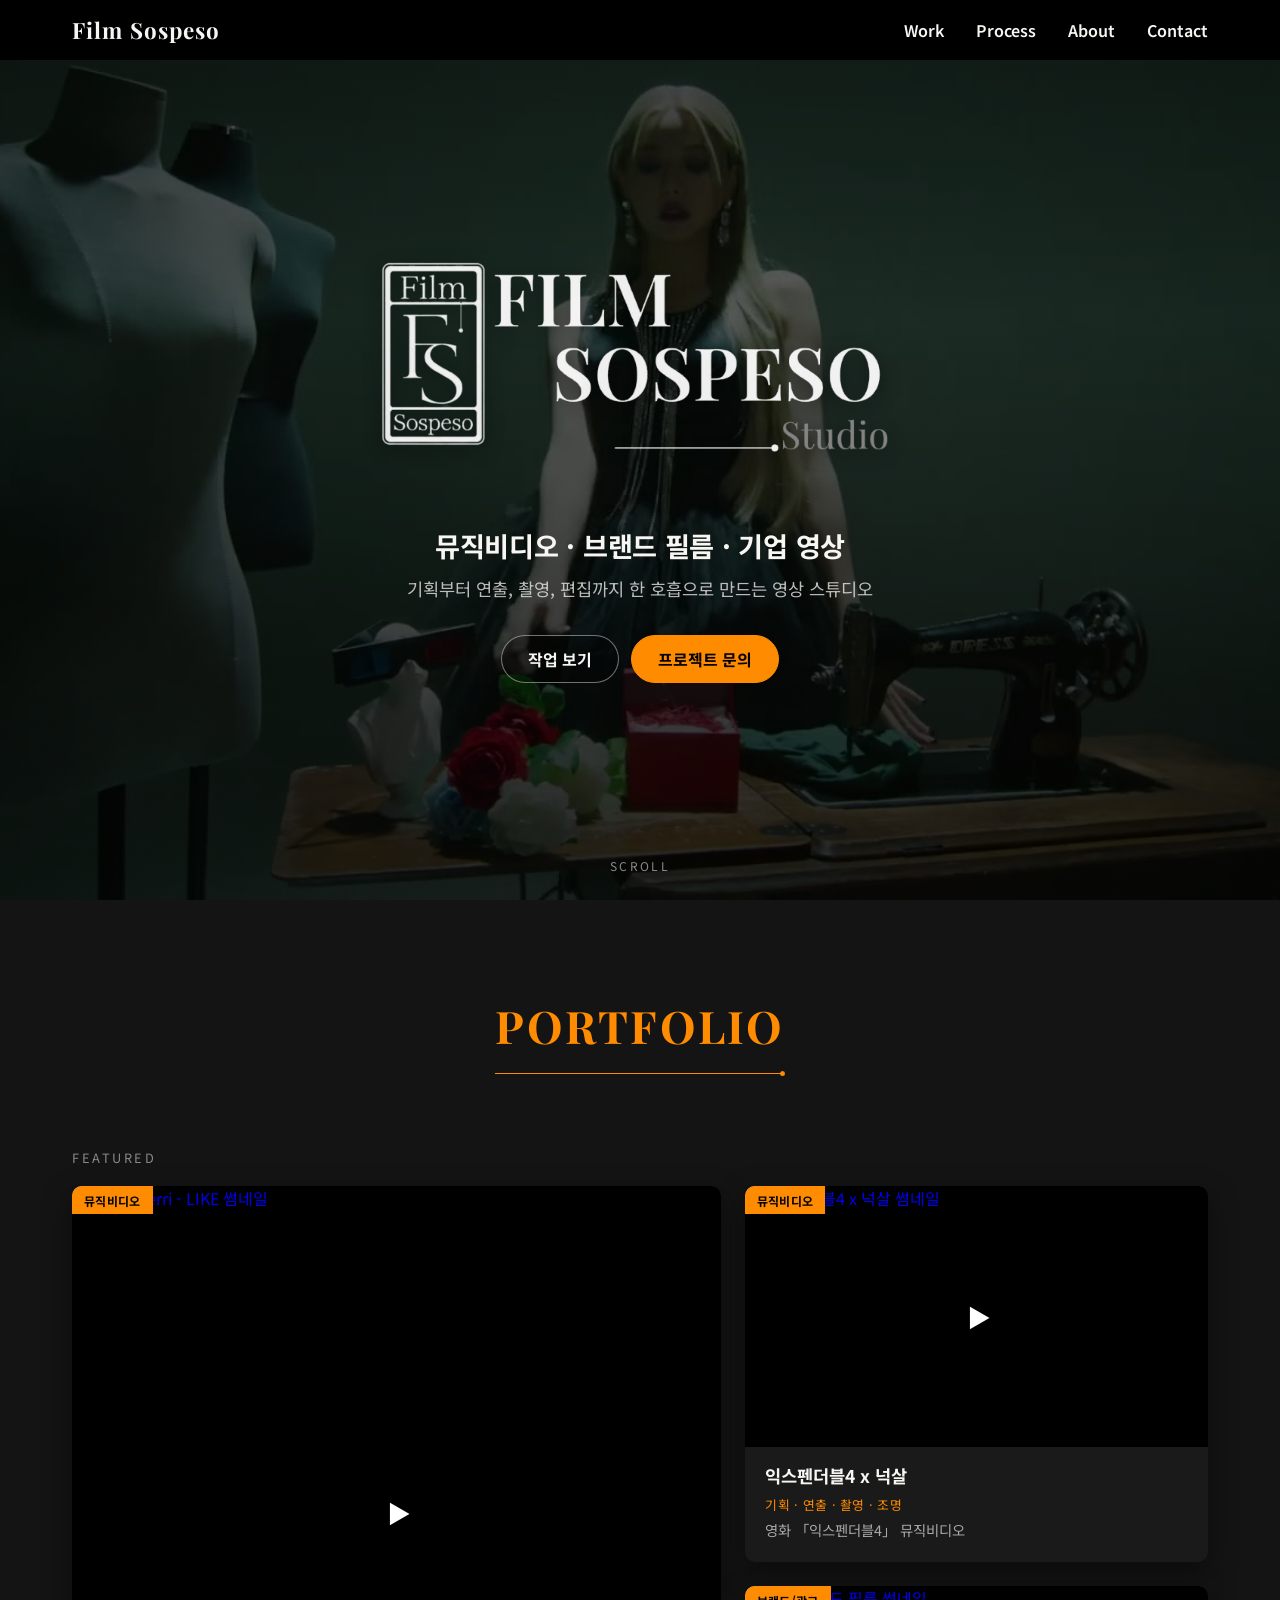
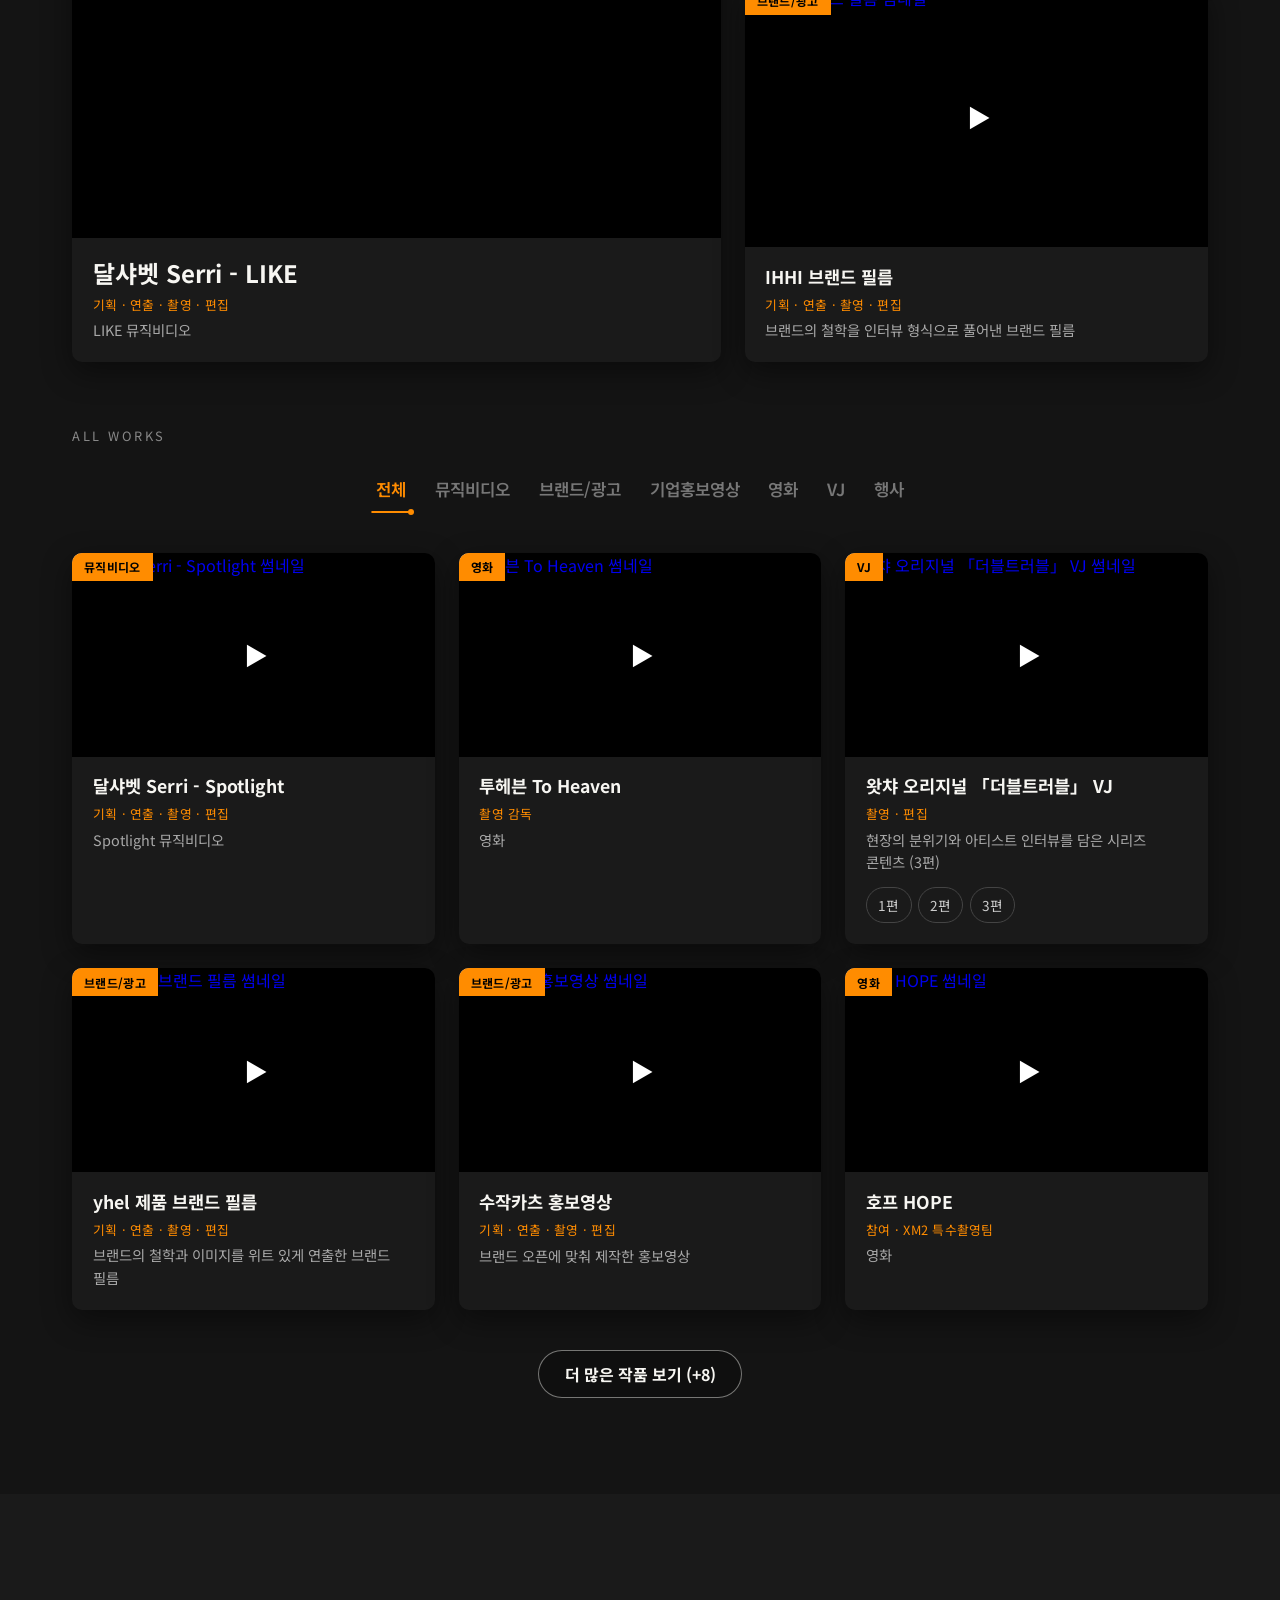
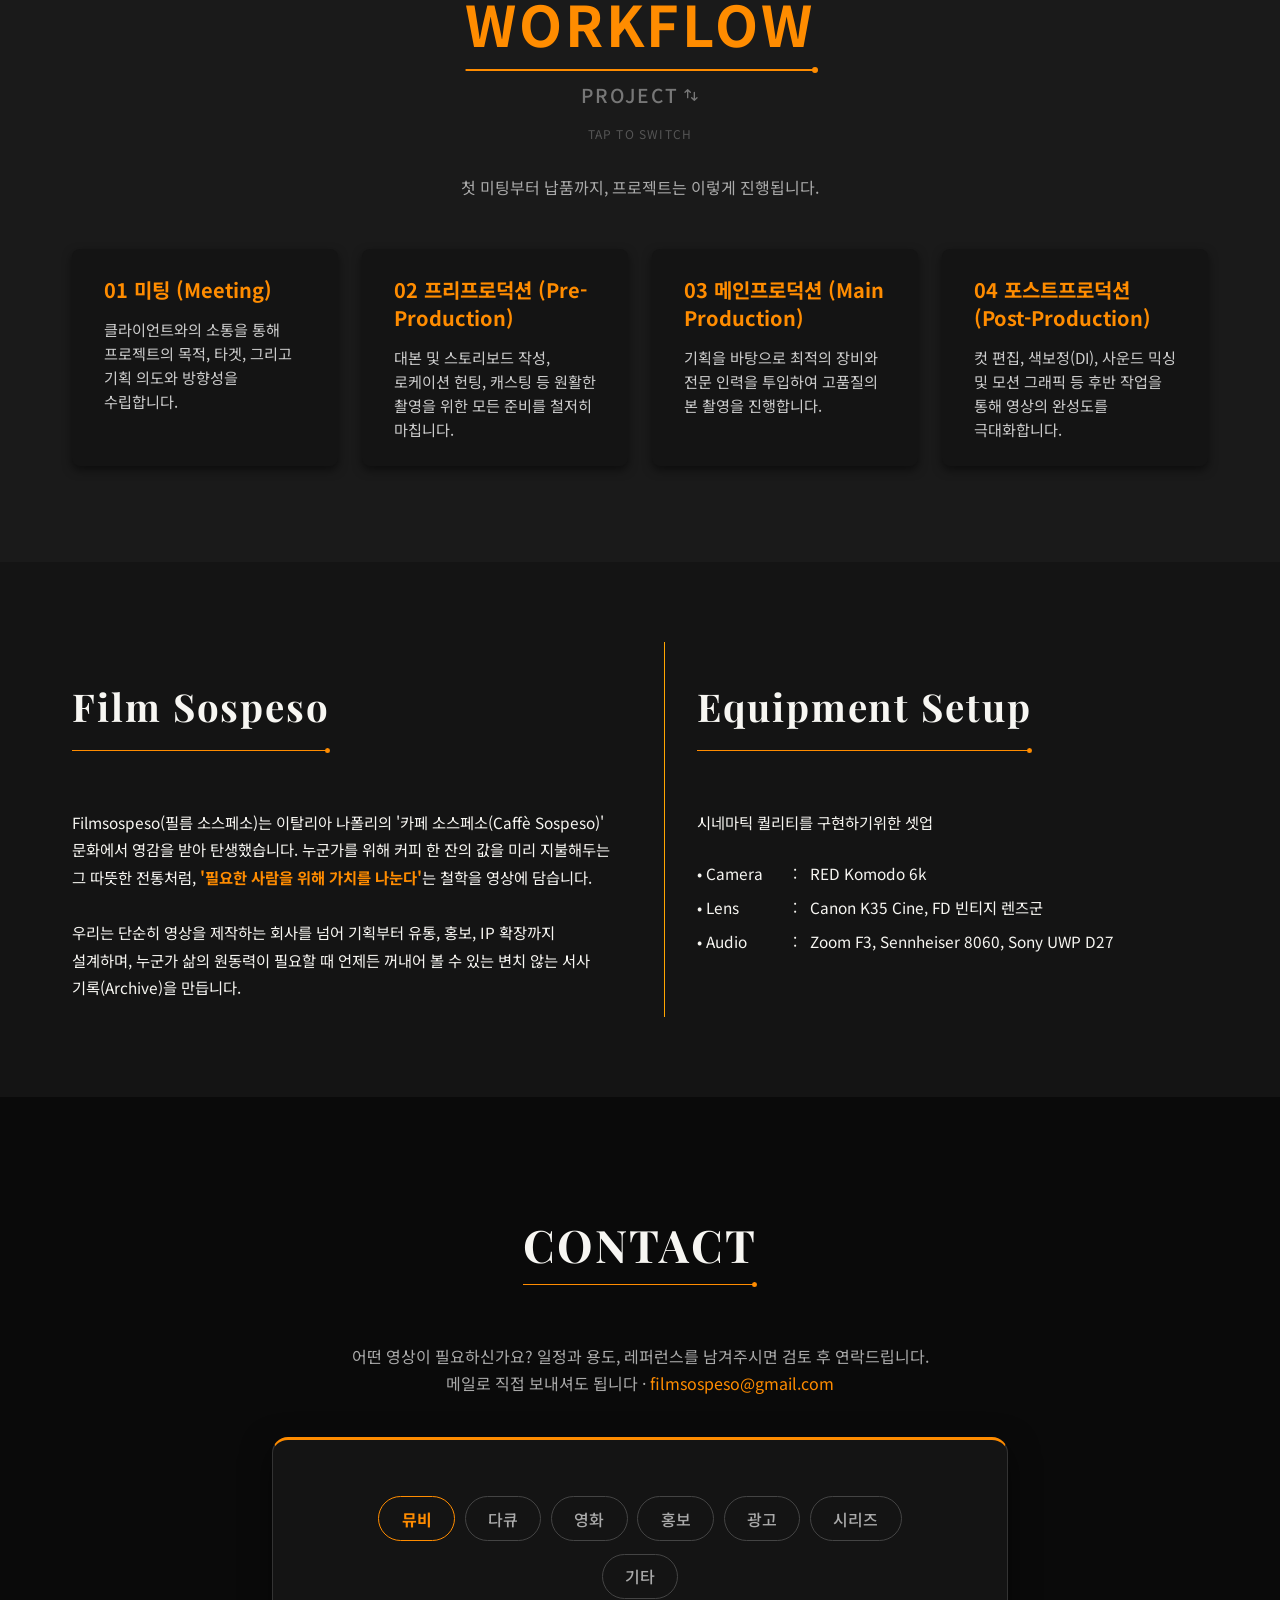
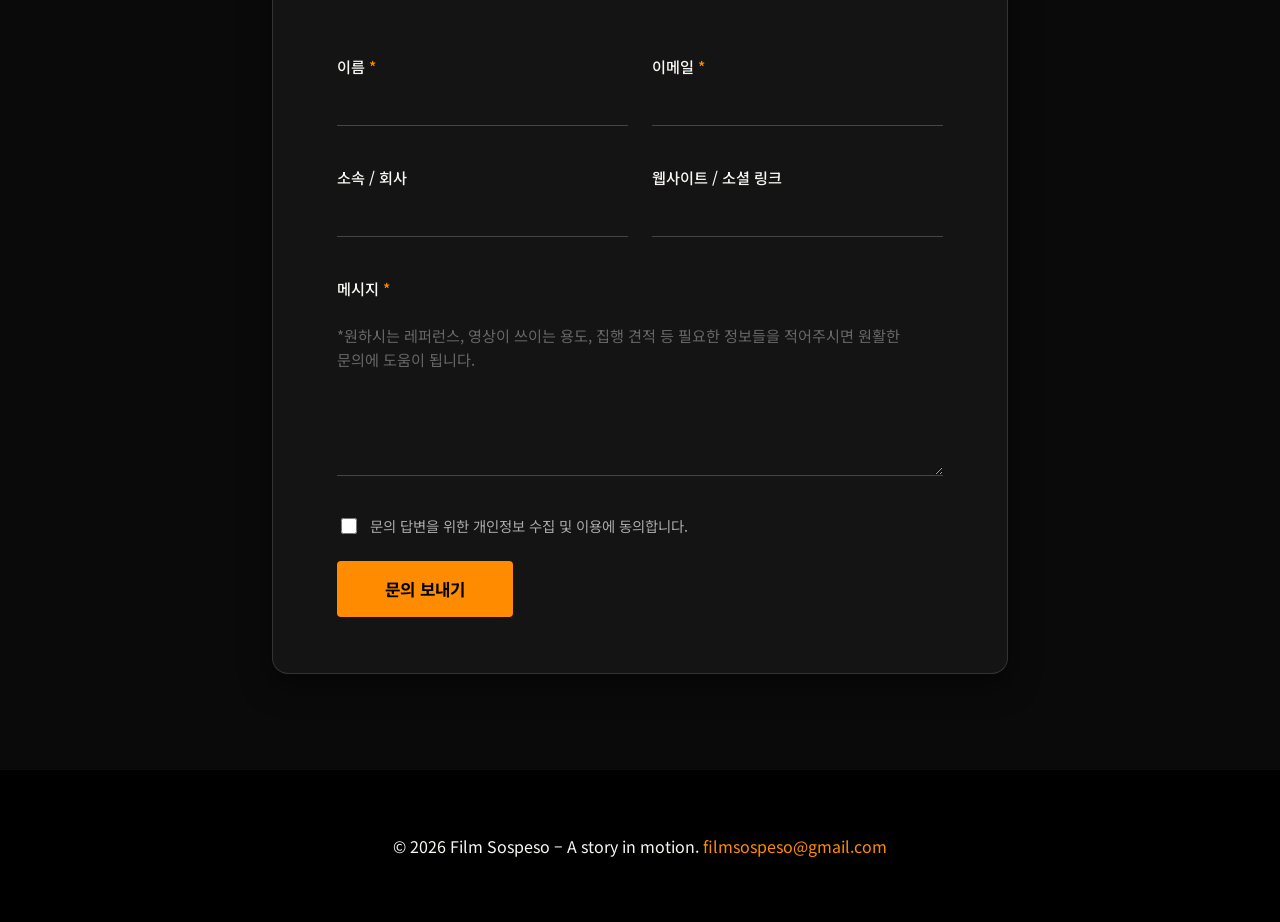
==== commit 7dc9f755: "Portfolio: fall back to hqdefault when YouTube serves the 120px maxres placeholder; fill featured ca" ====
--- a/index.html
+++ b/index.html
@@ -170,6 +170,8 @@
     .featured-grid { display: grid; grid-template-columns: 1.4fr 1fr; grid-template-rows: auto auto; gap: 1.5rem; margin-bottom: 4rem; }
     .featured-grid .portfolio-item:first-child { grid-row: span 2; }
     .featured-grid .portfolio-item:first-child .proj-title { font-size: 1.5rem; }
+    .featured-grid .portfolio-item:first-child .video-wrapper { aspect-ratio: auto; flex: 1 1 auto; min-height: 320px; }
+    .featured-grid .portfolio-item:first-child figcaption { flex-grow: 0; }
     .work-grid { display: grid; grid-template-columns: repeat(3, 1fr); gap: 1.5rem; }
     .portfolio-item {
       margin: 0; background: #1a1a1a; border-radius: 10px; overflow: hidden; display: flex; flex-direction: column;
@@ -458,6 +460,7 @@
       .work-inner { padding: 0 1rem; }
       .featured-grid { grid-template-columns: 1fr; margin-bottom: 3rem; }
       .featured-grid .portfolio-item:first-child { grid-row: auto; }
+      .featured-grid .portfolio-item:first-child .video-wrapper { aspect-ratio: 16 / 9; min-height: 0; }
       .featured-grid .portfolio-item:first-child .proj-title { font-size: 1.2rem; }
       .work-grid { grid-template-columns: 1fr; gap: 1.2rem; }
       
@@ -538,7 +541,7 @@
       <div class="featured-grid">
         <figure class="portfolio-item" data-category="mv" data-featured>
           <a href="https://www.youtube.com/watch?v=FCWUGhVX-D4" target="_blank" rel="noopener noreferrer" class="video-wrapper" aria-label="달샤벳 Serri - LIKE 영상 보기 (유튜브)">
-            <img src="https://img.youtube.com/vi/FCWUGhVX-D4/maxresdefault.jpg" onerror="this.onerror=null;this.src='https://img.youtube.com/vi/FCWUGhVX-D4/hqdefault.jpg'" alt="달샤벳 Serri - LIKE 썸네일" loading="lazy" width="1280" height="720">
+            <img src="https://img.youtube.com/vi/FCWUGhVX-D4/maxresdefault.jpg" onload="if(this.naturalWidth<=120&&!this.dataset.fb){this.dataset.fb=1;this.src='https://img.youtube.com/vi/FCWUGhVX-D4/hqdefault.jpg'}" onerror="this.onerror=null;this.src='https://img.youtube.com/vi/FCWUGhVX-D4/hqdefault.jpg'" alt="달샤벳 Serri - LIKE 썸네일" loading="lazy" width="1280" height="720">
             <span class="badge">뮤직비디오</span>
             <span class="play-btn" aria-hidden="true"></span>
           </a>
@@ -550,7 +553,7 @@
         </figure>
         <figure class="portfolio-item" data-category="mv" data-featured>
           <a href="https://www.youtube.com/watch?v=fLhuUJyFfeQ" target="_blank" rel="noopener noreferrer" class="video-wrapper" aria-label="익스펜더블4 x 넉살 영상 보기 (유튜브)">
-            <img src="https://img.youtube.com/vi/fLhuUJyFfeQ/maxresdefault.jpg" onerror="this.onerror=null;this.src='https://img.youtube.com/vi/fLhuUJyFfeQ/hqdefault.jpg'" alt="익스펜더블4 x 넉살 썸네일" loading="lazy" width="1280" height="720">
+            <img src="https://img.youtube.com/vi/fLhuUJyFfeQ/maxresdefault.jpg" onload="if(this.naturalWidth<=120&&!this.dataset.fb){this.dataset.fb=1;this.src='https://img.youtube.com/vi/fLhuUJyFfeQ/hqdefault.jpg'}" onerror="this.onerror=null;this.src='https://img.youtube.com/vi/fLhuUJyFfeQ/hqdefault.jpg'" alt="익스펜더블4 x 넉살 썸네일" loading="lazy" width="1280" height="720">
             <span class="badge">뮤직비디오</span>
             <span class="play-btn" aria-hidden="true"></span>
           </a>
@@ -562,7 +565,7 @@
         </figure>
         <figure class="portfolio-item" data-category="brand" data-featured>
           <a href="https://www.youtube.com/watch?v=S8koo5hrLOE" target="_blank" rel="noopener noreferrer" class="video-wrapper" aria-label="IHHI 브랜드 필름 영상 보기 (유튜브)">
-            <img src="https://img.youtube.com/vi/S8koo5hrLOE/maxresdefault.jpg" onerror="this.onerror=null;this.src='https://img.youtube.com/vi/S8koo5hrLOE/hqdefault.jpg'" alt="IHHI 브랜드 필름 썸네일" loading="lazy" width="1280" height="720">
+            <img src="https://img.youtube.com/vi/S8koo5hrLOE/maxresdefault.jpg" onload="if(this.naturalWidth<=120&&!this.dataset.fb){this.dataset.fb=1;this.src='https://img.youtube.com/vi/S8koo5hrLOE/hqdefault.jpg'}" onerror="this.onerror=null;this.src='https://img.youtube.com/vi/S8koo5hrLOE/hqdefault.jpg'" alt="IHHI 브랜드 필름 썸네일" loading="lazy" width="1280" height="720">
             <span class="badge">브랜드/광고</span>
             <span class="play-btn" aria-hidden="true"></span>
           </a>
@@ -587,7 +590,7 @@
       <div class="work-grid" id="workGrid">
         <figure class="portfolio-item" data-category="mv">
           <a href="https://www.youtube.com/watch?v=LUlyTXQG2Hk" target="_blank" rel="noopener noreferrer" class="video-wrapper" aria-label="달샤벳 Serri - Spotlight 영상 보기 (유튜브)">
-            <img src="https://img.youtube.com/vi/LUlyTXQG2Hk/maxresdefault.jpg" onerror="this.onerror=null;this.src='https://img.youtube.com/vi/LUlyTXQG2Hk/hqdefault.jpg'" alt="달샤벳 Serri - Spotlight 썸네일" loading="lazy" width="1280" height="720">
+            <img src="https://img.youtube.com/vi/LUlyTXQG2Hk/maxresdefault.jpg" onload="if(this.naturalWidth<=120&&!this.dataset.fb){this.dataset.fb=1;this.src='https://img.youtube.com/vi/LUlyTXQG2Hk/hqdefault.jpg'}" onerror="this.onerror=null;this.src='https://img.youtube.com/vi/LUlyTXQG2Hk/hqdefault.jpg'" alt="달샤벳 Serri - Spotlight 썸네일" loading="lazy" width="1280" height="720">
             <span class="badge">뮤직비디오</span>
             <span class="play-btn" aria-hidden="true"></span>
           </a>
@@ -599,7 +602,7 @@
         </figure>
         <figure class="portfolio-item" data-category="film">
           <a href="https://www.youtube.com/watch?v=yrsDCDcqLu8" target="_blank" rel="noopener noreferrer" class="video-wrapper" aria-label="투헤븐 To Heaven 영상 보기 (유튜브)">
-            <img src="https://img.youtube.com/vi/yrsDCDcqLu8/maxresdefault.jpg" onerror="this.onerror=null;this.src='https://img.youtube.com/vi/yrsDCDcqLu8/hqdefault.jpg'" alt="투헤븐 To Heaven 썸네일" loading="lazy" width="1280" height="720">
+            <img src="https://img.youtube.com/vi/yrsDCDcqLu8/maxresdefault.jpg" onload="if(this.naturalWidth<=120&&!this.dataset.fb){this.dataset.fb=1;this.src='https://img.youtube.com/vi/yrsDCDcqLu8/hqdefault.jpg'}" onerror="this.onerror=null;this.src='https://img.youtube.com/vi/yrsDCDcqLu8/hqdefault.jpg'" alt="투헤븐 To Heaven 썸네일" loading="lazy" width="1280" height="720">
             <span class="badge">영화</span>
             <span class="play-btn" aria-hidden="true"></span>
           </a>
@@ -611,7 +614,7 @@
         </figure>
         <figure class="portfolio-item" data-category="vj">
           <a href="https://www.youtube.com/watch?v=c2GJCM3nfiU" target="_blank" rel="noopener noreferrer" class="video-wrapper" aria-label="왓챠 오리지널 「더블트러블」 VJ 영상 보기 (유튜브)">
-            <img src="https://img.youtube.com/vi/c2GJCM3nfiU/maxresdefault.jpg" onerror="this.onerror=null;this.src='https://img.youtube.com/vi/c2GJCM3nfiU/hqdefault.jpg'" alt="왓챠 오리지널 「더블트러블」 VJ 썸네일" loading="lazy" width="1280" height="720">
+            <img src="https://img.youtube.com/vi/c2GJCM3nfiU/maxresdefault.jpg" onload="if(this.naturalWidth<=120&&!this.dataset.fb){this.dataset.fb=1;this.src='https://img.youtube.com/vi/c2GJCM3nfiU/hqdefault.jpg'}" onerror="this.onerror=null;this.src='https://img.youtube.com/vi/c2GJCM3nfiU/hqdefault.jpg'" alt="왓챠 오리지널 「더블트러블」 VJ 썸네일" loading="lazy" width="1280" height="720">
             <span class="badge">VJ</span>
             <span class="play-btn" aria-hidden="true"></span>
           </a>
@@ -624,7 +627,7 @@
         </figure>
         <figure class="portfolio-item" data-category="brand">
           <a href="https://www.youtube.com/watch?v=NjuMTw3MobQ" target="_blank" rel="noopener noreferrer" class="video-wrapper" aria-label="yhel 제품 브랜드 필름 영상 보기 (유튜브)">
-            <img src="https://img.youtube.com/vi/NjuMTw3MobQ/maxresdefault.jpg" onerror="this.onerror=null;this.src='https://img.youtube.com/vi/NjuMTw3MobQ/hqdefault.jpg'" alt="yhel 제품 브랜드 필름 썸네일" loading="lazy" width="1280" height="720">
+            <img src="https://img.youtube.com/vi/NjuMTw3MobQ/maxresdefault.jpg" onload="if(this.naturalWidth<=120&&!this.dataset.fb){this.dataset.fb=1;this.src='https://img.youtube.com/vi/NjuMTw3MobQ/hqdefault.jpg'}" onerror="this.onerror=null;this.src='https://img.youtube.com/vi/NjuMTw3MobQ/hqdefault.jpg'" alt="yhel 제품 브랜드 필름 썸네일" loading="lazy" width="1280" height="720">
             <span class="badge">브랜드/광고</span>
             <span class="play-btn" aria-hidden="true"></span>
           </a>
@@ -636,7 +639,7 @@
         </figure>
         <figure class="portfolio-item" data-category="brand">
           <a href="https://www.youtube.com/watch?v=bc7jdEes0eM" target="_blank" rel="noopener noreferrer" class="video-wrapper" aria-label="수작카츠 홍보영상 영상 보기 (유튜브)">
-            <img src="https://img.youtube.com/vi/bc7jdEes0eM/maxresdefault.jpg" onerror="this.onerror=null;this.src='https://img.youtube.com/vi/bc7jdEes0eM/hqdefault.jpg'" alt="수작카츠 홍보영상 썸네일" loading="lazy" width="1280" height="720">
+            <img src="https://img.youtube.com/vi/bc7jdEes0eM/maxresdefault.jpg" onload="if(this.naturalWidth<=120&&!this.dataset.fb){this.dataset.fb=1;this.src='https://img.youtube.com/vi/bc7jdEes0eM/hqdefault.jpg'}" onerror="this.onerror=null;this.src='https://img.youtube.com/vi/bc7jdEes0eM/hqdefault.jpg'" alt="수작카츠 홍보영상 썸네일" loading="lazy" width="1280" height="720">
             <span class="badge">브랜드/광고</span>
             <span class="play-btn" aria-hidden="true"></span>
           </a>
@@ -648,7 +651,7 @@
         </figure>
         <figure class="portfolio-item" data-category="film">
           <a href="https://www.youtube.com/watch?v=DrNM5QhAr_M" target="_blank" rel="noopener noreferrer" class="video-wrapper" aria-label="호프 HOPE 영상 보기 (유튜브)">
-            <img src="https://img.youtube.com/vi/DrNM5QhAr_M/maxresdefault.jpg" onerror="this.onerror=null;this.src='https://img.youtube.com/vi/DrNM5QhAr_M/hqdefault.jpg'" alt="호프 HOPE 썸네일" loading="lazy" width="1280" height="720">
+            <img src="https://img.youtube.com/vi/DrNM5QhAr_M/maxresdefault.jpg" onload="if(this.naturalWidth<=120&&!this.dataset.fb){this.dataset.fb=1;this.src='https://img.youtube.com/vi/DrNM5QhAr_M/hqdefault.jpg'}" onerror="this.onerror=null;this.src='https://img.youtube.com/vi/DrNM5QhAr_M/hqdefault.jpg'" alt="호프 HOPE 썸네일" loading="lazy" width="1280" height="720">
             <span class="badge">영화</span>
             <span class="play-btn" aria-hidden="true"></span>
           </a>
@@ -660,7 +663,7 @@
         </figure>
         <figure class="portfolio-item" data-category="pr">
           <a href="https://www.youtube.com/watch?v=Ih2UpxsUHAQ" target="_blank" rel="noopener noreferrer" class="video-wrapper" aria-label="에코플러스바이오차 기업홍보 시리즈 영상 보기 (유튜브)">
-            <img src="https://img.youtube.com/vi/Ih2UpxsUHAQ/maxresdefault.jpg" onerror="this.onerror=null;this.src='https://img.youtube.com/vi/Ih2UpxsUHAQ/hqdefault.jpg'" alt="에코플러스바이오차 기업홍보 시리즈 썸네일" loading="lazy" width="1280" height="720">
+            <img src="https://img.youtube.com/vi/Ih2UpxsUHAQ/maxresdefault.jpg" onload="if(this.naturalWidth<=120&&!this.dataset.fb){this.dataset.fb=1;this.src='https://img.youtube.com/vi/Ih2UpxsUHAQ/hqdefault.jpg'}" onerror="this.onerror=null;this.src='https://img.youtube.com/vi/Ih2UpxsUHAQ/hqdefault.jpg'" alt="에코플러스바이오차 기업홍보 시리즈 썸네일" loading="lazy" width="1280" height="720">
             <span class="badge">기업홍보영상</span>
             <span class="play-btn" aria-hidden="true"></span>
           </a>
@@ -673,7 +676,7 @@
         </figure>
         <figure class="portfolio-item" data-category="mv">
           <a href="https://www.youtube.com/watch?v=BHlT0ypEcWI" target="_blank" rel="noopener noreferrer" class="video-wrapper" aria-label="I Wish I knew 퍼포먼스 영상 보기 (유튜브)">
-            <img src="https://img.youtube.com/vi/BHlT0ypEcWI/maxresdefault.jpg" onerror="this.onerror=null;this.src='https://img.youtube.com/vi/BHlT0ypEcWI/hqdefault.jpg'" alt="I Wish I knew 퍼포먼스 썸네일" loading="lazy" width="1280" height="720">
+            <img src="https://img.youtube.com/vi/BHlT0ypEcWI/maxresdefault.jpg" onload="if(this.naturalWidth<=120&&!this.dataset.fb){this.dataset.fb=1;this.src='https://img.youtube.com/vi/BHlT0ypEcWI/hqdefault.jpg'}" onerror="this.onerror=null;this.src='https://img.youtube.com/vi/BHlT0ypEcWI/hqdefault.jpg'" alt="I Wish I knew 퍼포먼스 썸네일" loading="lazy" width="1280" height="720">
             <span class="badge">뮤직비디오</span>
             <span class="play-btn" aria-hidden="true"></span>
           </a>
@@ -685,7 +688,7 @@
         </figure>
         <figure class="portfolio-item" data-category="mv">
           <a href="https://www.youtube.com/watch?v=wUmlWvrNcTc" target="_blank" rel="noopener noreferrer" class="video-wrapper" aria-label="1980 x 임을 위한 행진곡 영상 보기 (유튜브)">
-            <img src="https://img.youtube.com/vi/wUmlWvrNcTc/maxresdefault.jpg" onerror="this.onerror=null;this.src='https://img.youtube.com/vi/wUmlWvrNcTc/hqdefault.jpg'" alt="1980 x 임을 위한 행진곡 썸네일" loading="lazy" width="1280" height="720">
+            <img src="https://img.youtube.com/vi/wUmlWvrNcTc/maxresdefault.jpg" onload="if(this.naturalWidth<=120&&!this.dataset.fb){this.dataset.fb=1;this.src='https://img.youtube.com/vi/wUmlWvrNcTc/hqdefault.jpg'}" onerror="this.onerror=null;this.src='https://img.youtube.com/vi/wUmlWvrNcTc/hqdefault.jpg'" alt="1980 x 임을 위한 행진곡 썸네일" loading="lazy" width="1280" height="720">
             <span class="badge">뮤직비디오</span>
             <span class="play-btn" aria-hidden="true"></span>
           </a>
@@ -697,7 +700,7 @@
         </figure>
         <figure class="portfolio-item" data-category="brand">
           <a href="https://www.youtube.com/watch?v=PE_o2DZI8GU" target="_blank" rel="noopener noreferrer" class="video-wrapper" aria-label="JART 은파 더 레이크 분양 홍보 영상 영상 보기 (유튜브)">
-            <img src="https://img.youtube.com/vi/PE_o2DZI8GU/maxresdefault.jpg" onerror="this.onerror=null;this.src='https://img.youtube.com/vi/PE_o2DZI8GU/hqdefault.jpg'" alt="JART 은파 더 레이크 분양 홍보 영상 썸네일" loading="lazy" width="1280" height="720">
+            <img src="https://img.youtube.com/vi/PE_o2DZI8GU/maxresdefault.jpg" onload="if(this.naturalWidth<=120&&!this.dataset.fb){this.dataset.fb=1;this.src='https://img.youtube.com/vi/PE_o2DZI8GU/hqdefault.jpg'}" onerror="this.onerror=null;this.src='https://img.youtube.com/vi/PE_o2DZI8GU/hqdefault.jpg'" alt="JART 은파 더 레이크 분양 홍보 영상 썸네일" loading="lazy" width="1280" height="720">
             <span class="badge">브랜드/광고</span>
             <span class="play-btn" aria-hidden="true"></span>
           </a>
@@ -709,7 +712,7 @@
         </figure>
         <figure class="portfolio-item" data-category="event">
           <a href="https://www.youtube.com/watch?v=f9RdOgIAJCc" target="_blank" rel="noopener noreferrer" class="video-wrapper" aria-label="풀파티 행사 스케치 영상 보기 (유튜브)">
-            <img src="https://img.youtube.com/vi/f9RdOgIAJCc/maxresdefault.jpg" onerror="this.onerror=null;this.src='https://img.youtube.com/vi/f9RdOgIAJCc/hqdefault.jpg'" alt="풀파티 행사 스케치 썸네일" loading="lazy" width="1280" height="720">
+            <img src="https://img.youtube.com/vi/f9RdOgIAJCc/maxresdefault.jpg" onload="if(this.naturalWidth<=120&&!this.dataset.fb){this.dataset.fb=1;this.src='https://img.youtube.com/vi/f9RdOgIAJCc/hqdefault.jpg'}" onerror="this.onerror=null;this.src='https://img.youtube.com/vi/f9RdOgIAJCc/hqdefault.jpg'" alt="풀파티 행사 스케치 썸네일" loading="lazy" width="1280" height="720">
             <span class="badge">행사</span>
             <span class="play-btn" aria-hidden="true"></span>
           </a>
@@ -721,7 +724,7 @@
         </figure>
         <figure class="portfolio-item" data-category="event">
           <a href="https://www.youtube.com/watch?v=d2dkXeVkUTc" target="_blank" rel="noopener noreferrer" class="video-wrapper" aria-label="첸웬링 전시 · 제이미컬렉션 갤러리 영상 보기 (유튜브)">
-            <img src="https://img.youtube.com/vi/d2dkXeVkUTc/maxresdefault.jpg" onerror="this.onerror=null;this.src='https://img.youtube.com/vi/d2dkXeVkUTc/hqdefault.jpg'" alt="첸웬링 전시 · 제이미컬렉션 갤러리 썸네일" loading="lazy" width="1280" height="720">
+            <img src="https://img.youtube.com/vi/d2dkXeVkUTc/maxresdefault.jpg" onload="if(this.naturalWidth<=120&&!this.dataset.fb){this.dataset.fb=1;this.src='https://img.youtube.com/vi/d2dkXeVkUTc/hqdefault.jpg'}" onerror="this.onerror=null;this.src='https://img.youtube.com/vi/d2dkXeVkUTc/hqdefault.jpg'" alt="첸웬링 전시 · 제이미컬렉션 갤러리 썸네일" loading="lazy" width="1280" height="720">
             <span class="badge">행사</span>
             <span class="play-btn" aria-hidden="true"></span>
           </a>
@@ -733,7 +736,7 @@
         </figure>
         <figure class="portfolio-item" data-category="film">
           <a href="https://www.youtube.com/watch?v=J-pmjGgqfpo" target="_blank" rel="noopener noreferrer" class="video-wrapper" aria-label="본회퍼 : 목사. 스파이. 암살자 영상 보기 (유튜브)">
-            <img src="https://img.youtube.com/vi/J-pmjGgqfpo/maxresdefault.jpg" onerror="this.onerror=null;this.src='https://img.youtube.com/vi/J-pmjGgqfpo/hqdefault.jpg'" alt="본회퍼 : 목사. 스파이. 암살자 썸네일" loading="lazy" width="1280" height="720">
+            <img src="https://img.youtube.com/vi/J-pmjGgqfpo/maxresdefault.jpg" onload="if(this.naturalWidth<=120&&!this.dataset.fb){this.dataset.fb=1;this.src='https://img.youtube.com/vi/J-pmjGgqfpo/hqdefault.jpg'}" onerror="this.onerror=null;this.src='https://img.youtube.com/vi/J-pmjGgqfpo/hqdefault.jpg'" alt="본회퍼 : 목사. 스파이. 암살자 썸네일" loading="lazy" width="1280" height="720">
             <span class="badge">영화</span>
             <span class="play-btn" aria-hidden="true"></span>
           </a>
@@ -745,7 +748,7 @@
         </figure>
         <figure class="portfolio-item" data-category="film">
           <a href="https://www.youtube.com/watch?v=pDIuyAMA8Nk" target="_blank" rel="noopener noreferrer" class="video-wrapper" aria-label="사운드 오브 호프 : 포썸 트롯의 기적 영상 보기 (유튜브)">
-            <img src="https://img.youtube.com/vi/pDIuyAMA8Nk/maxresdefault.jpg" onerror="this.onerror=null;this.src='https://img.youtube.com/vi/pDIuyAMA8Nk/hqdefault.jpg'" alt="사운드 오브 호프 : 포썸 트롯의 기적 썸네일" loading="lazy" width="1280" height="720">
+            <img src="https://img.youtube.com/vi/pDIuyAMA8Nk/maxresdefault.jpg" onload="if(this.naturalWidth<=120&&!this.dataset.fb){this.dataset.fb=1;this.src='https://img.youtube.com/vi/pDIuyAMA8Nk/hqdefault.jpg'}" onerror="this.onerror=null;this.src='https://img.youtube.com/vi/pDIuyAMA8Nk/hqdefault.jpg'" alt="사운드 오브 호프 : 포썸 트롯의 기적 썸네일" loading="lazy" width="1280" height="720">
             <span class="badge">영화</span>
             <span class="play-btn" aria-hidden="true"></span>
           </a>
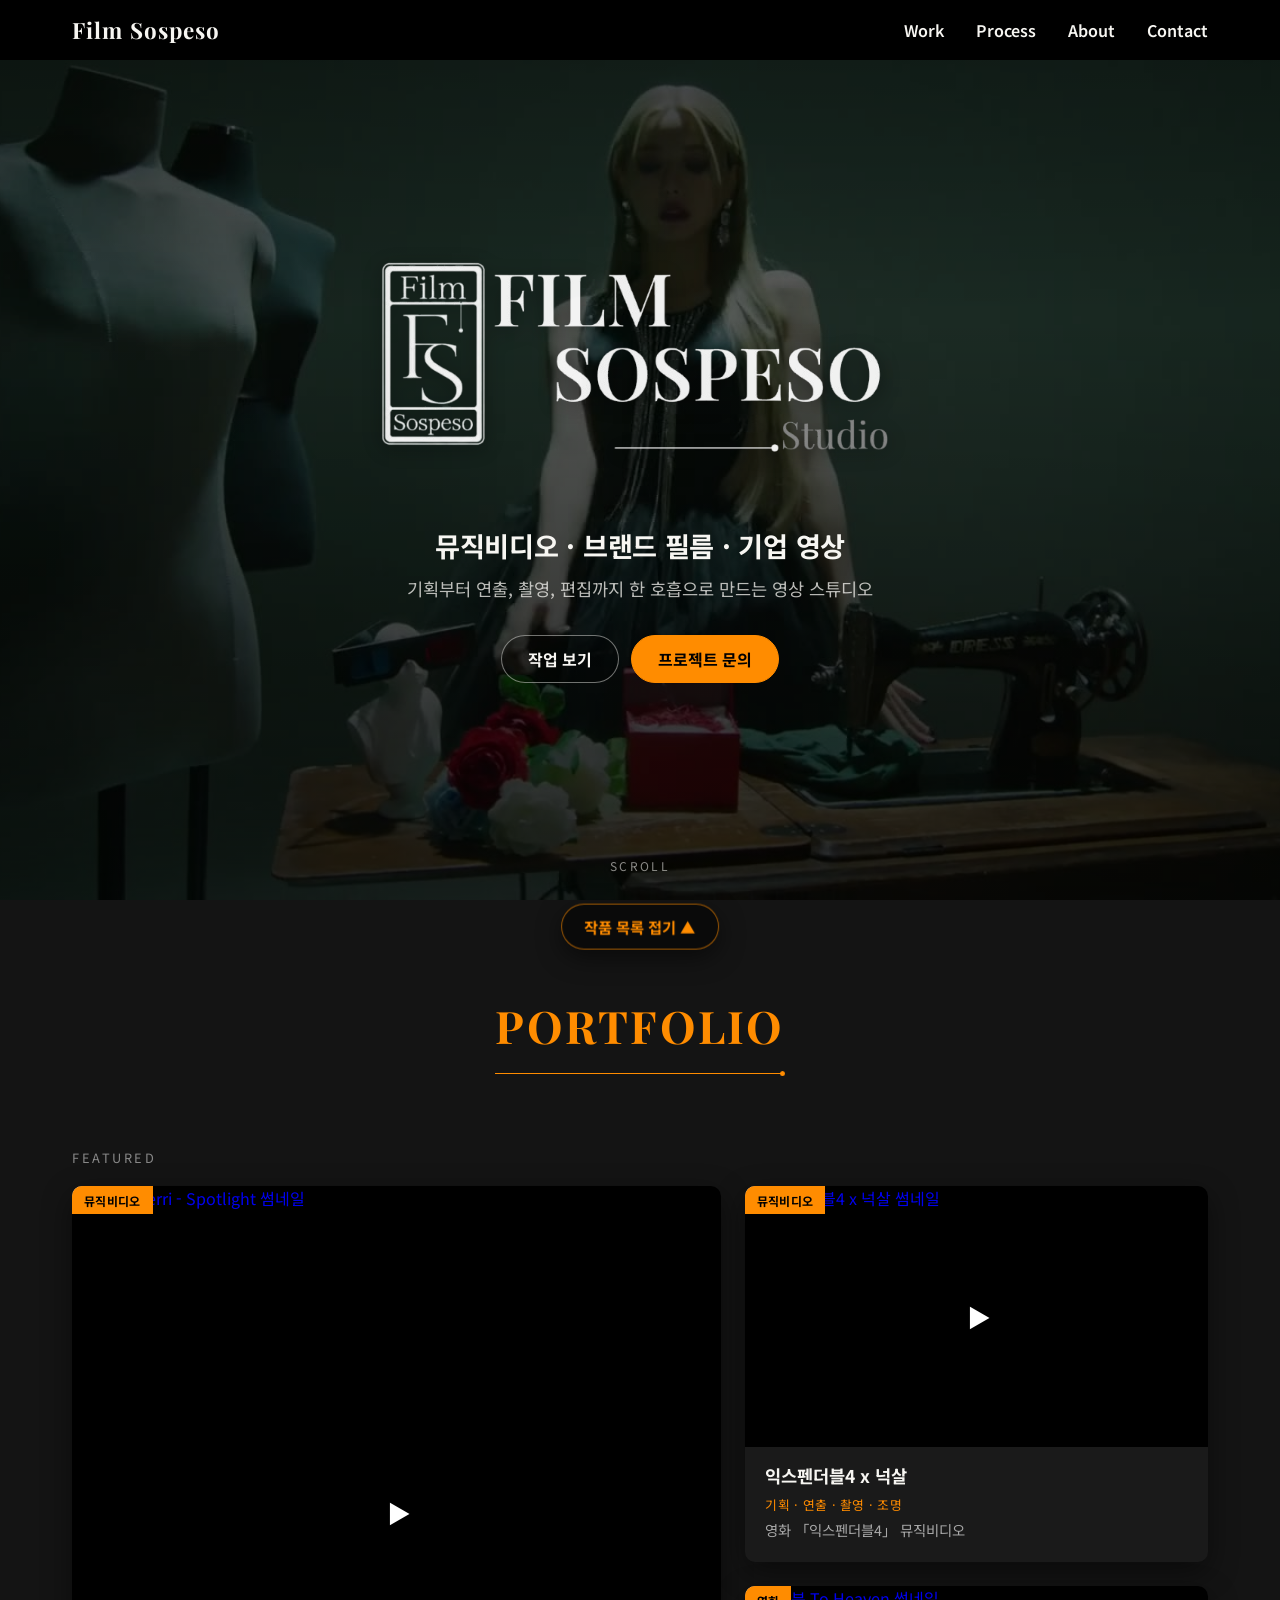
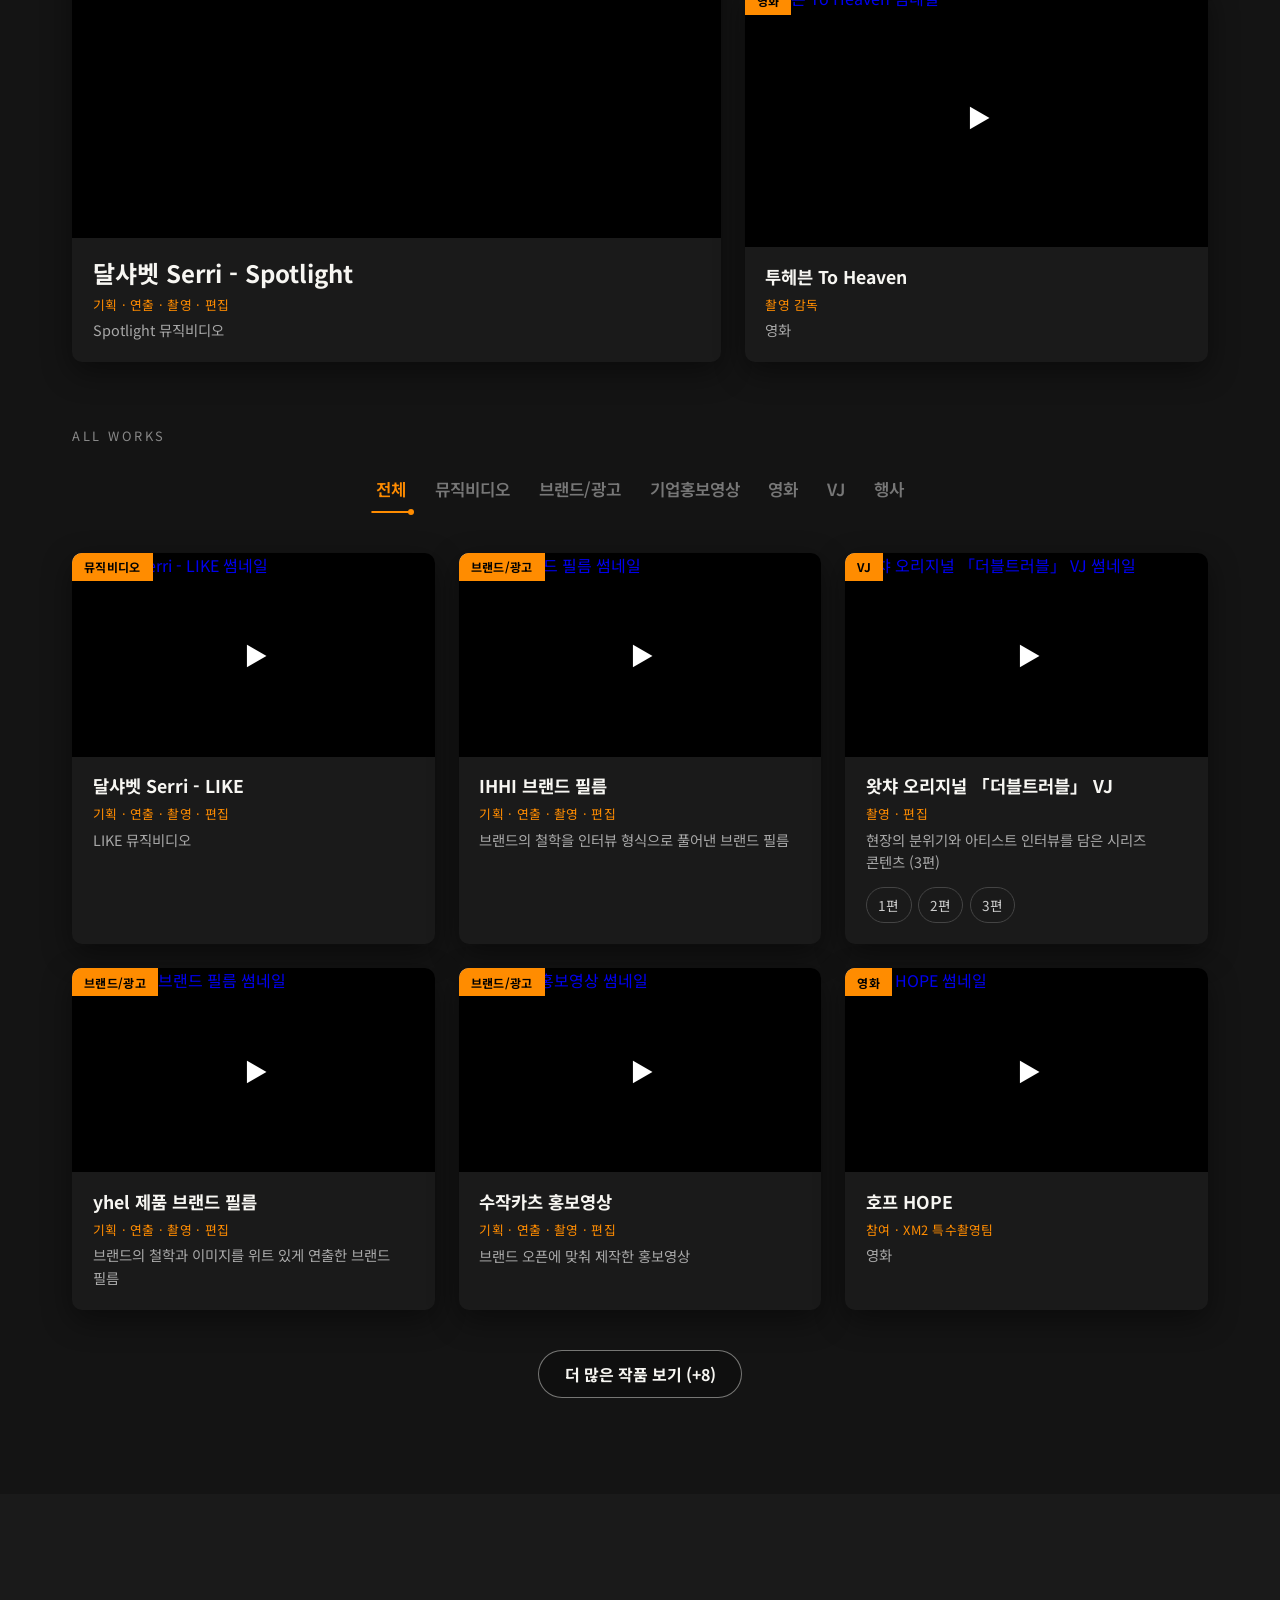
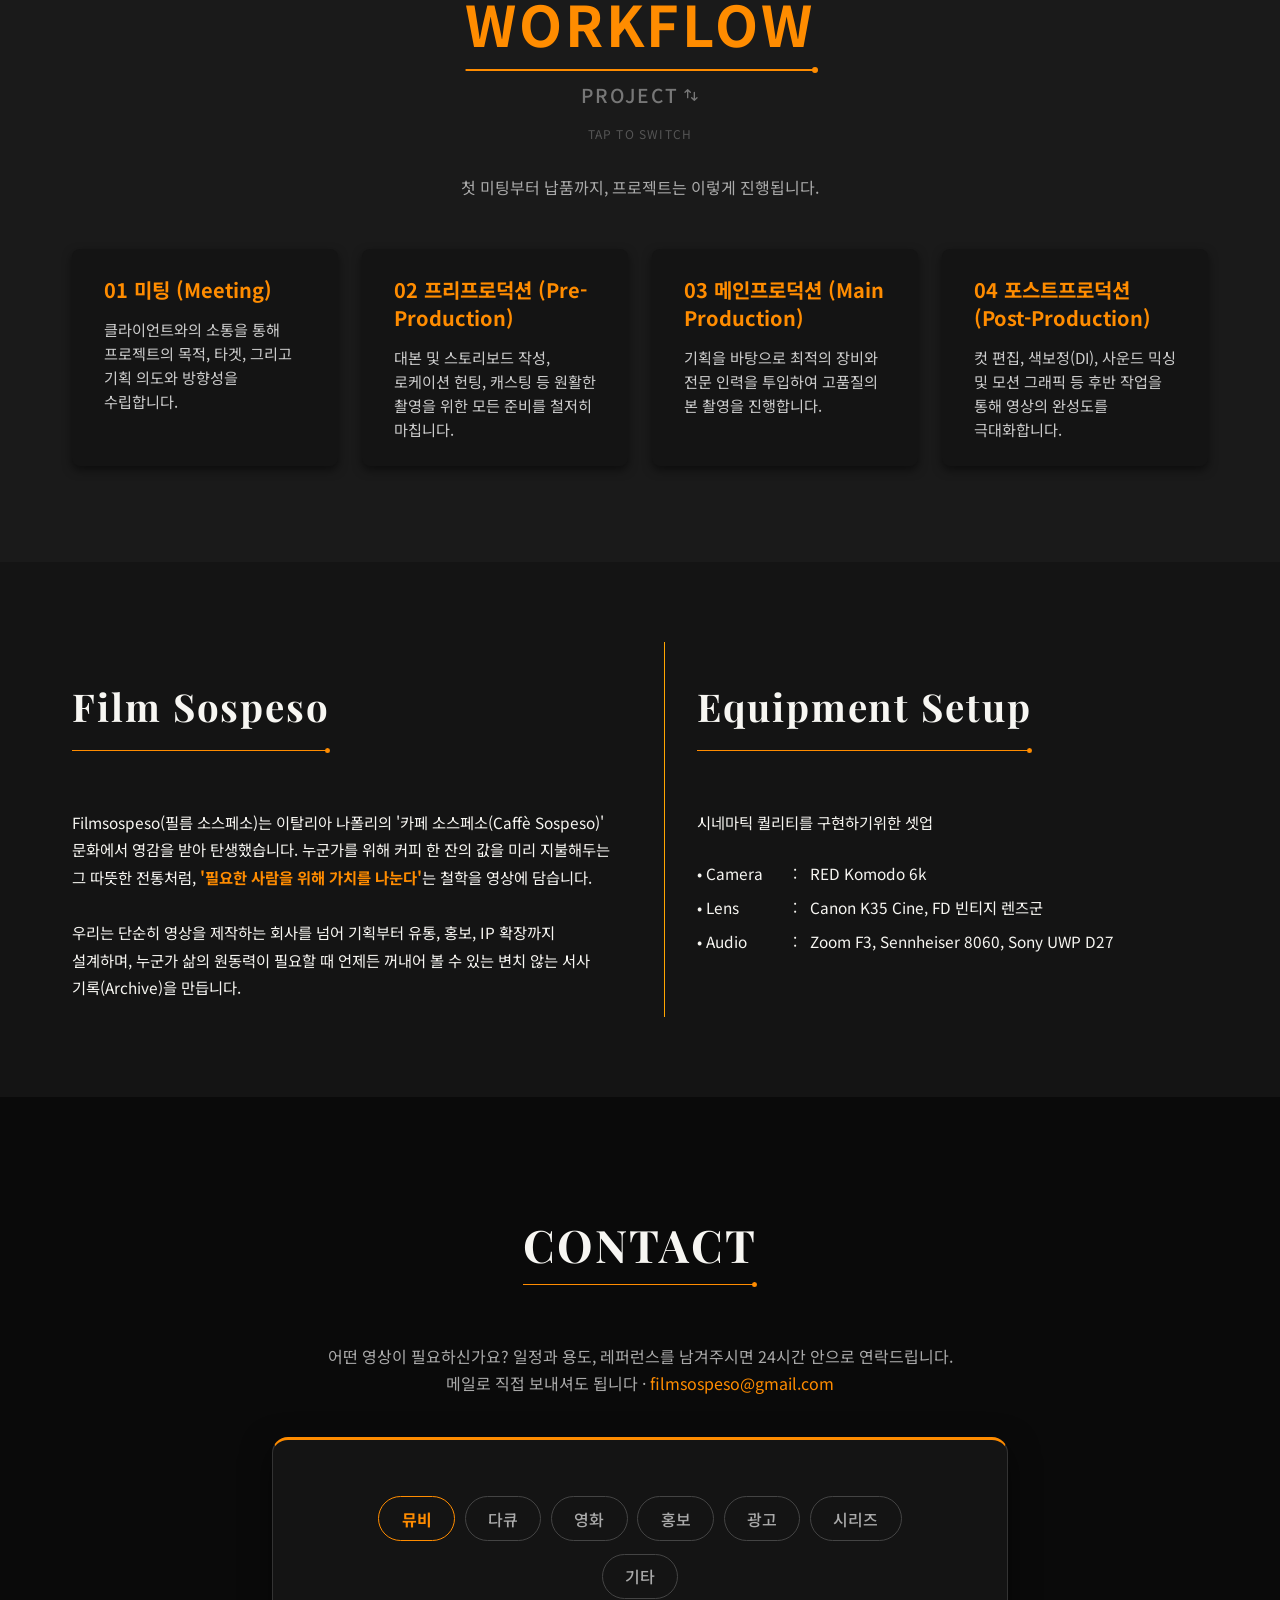
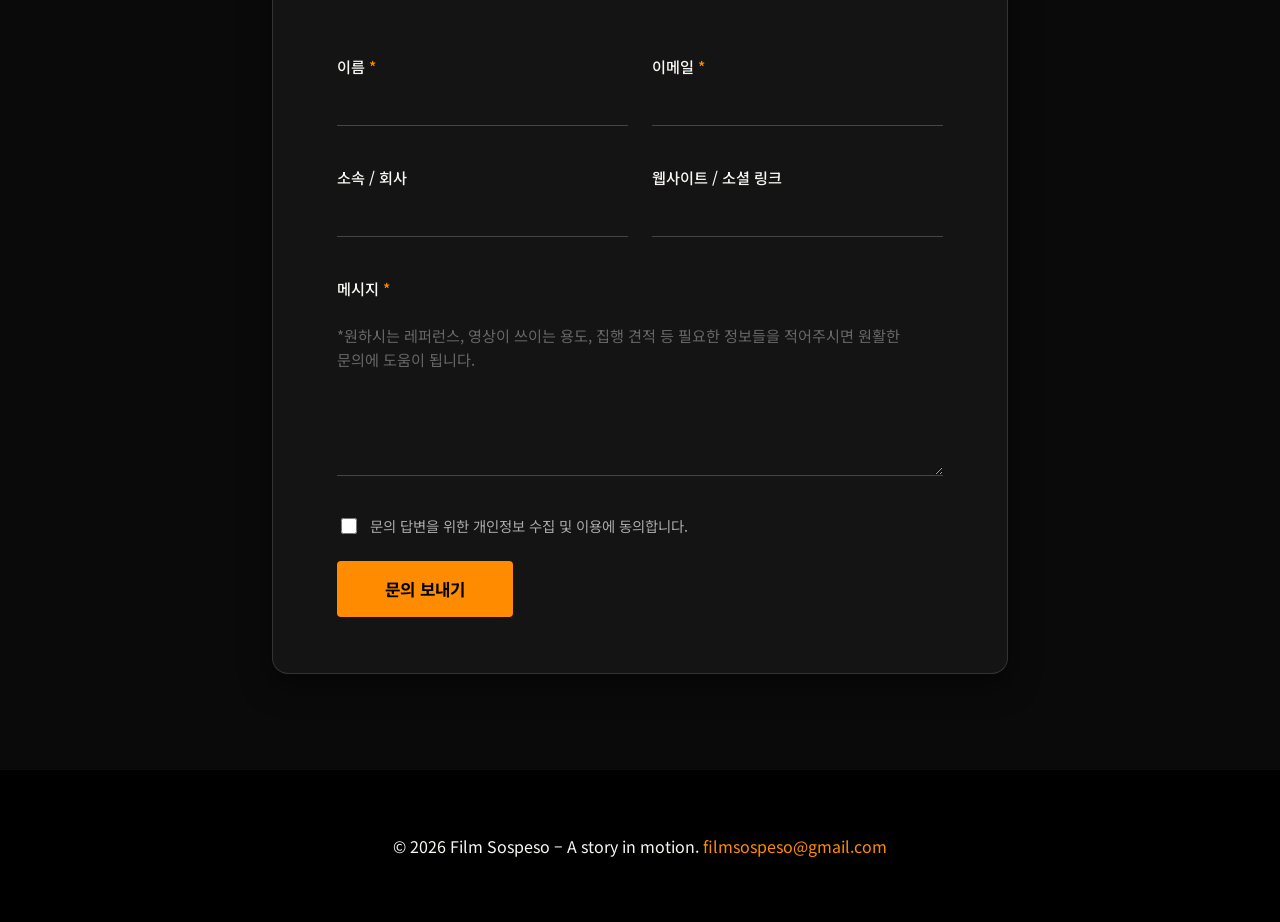
==== commit 59393767: "Featured: Spotlight / Expendables4 / To Heaven; floating collapse button for expanded works; 24h rep" ====
--- a/index.html
+++ b/index.html
@@ -201,6 +201,18 @@
     .episodes a:hover { border-color: var(--accent); color: var(--accent); }
     .work-label { font-size: 0.8rem; letter-spacing: 0.2em; color: #888; text-transform: uppercase; margin: 0 0 1.2rem; }
     .more-wrap { text-align: center; margin-top: 2.5rem; }
+    .collapse-fab {
+      position: fixed; left: 50%; bottom: calc(1.5rem + env(safe-area-inset-bottom, 0px)); z-index: 95;
+      transform: translate(-50%, 160%); transition: transform 0.3s ease; display: inline-flex; align-items: center; gap: 0.4rem;
+      min-height: 46px; padding: 0 1.4rem; border-radius: 999px; border: 1px solid rgba(255,140,0,0.6);
+      background: rgba(10,10,10,0.92); color: var(--accent); font-family: var(--font-base); font-weight: 700; font-size: 0.95rem;
+      cursor: pointer; box-shadow: 0 8px 24px rgba(0,0,0,0.5); backdrop-filter: blur(8px); -webkit-backdrop-filter: blur(8px);
+    }
+    .collapse-fab.show { transform: translate(-50%, 0); }
+    .collapse-fab:hover { background: rgba(255,140,0,0.15); }
+    @media (max-width: 768px) {
+      .collapse-fab { bottom: calc(5.2rem + env(safe-area-inset-bottom, 0px)); }   /* 모바일 문의 버튼 위에 */
+    }
 
     /* ---------- Process (Project & Workflow) Toggle Section ---------- */
     #process { background-color: var(--bg-lighter); max-width: 100%; padding-bottom: 6rem; }
@@ -540,15 +552,15 @@
       <p class="work-label">Featured</p>
       <div class="featured-grid">
         <figure class="portfolio-item" data-category="mv" data-featured>
-          <a href="https://www.youtube.com/watch?v=FCWUGhVX-D4" target="_blank" rel="noopener noreferrer" class="video-wrapper" aria-label="달샤벳 Serri - LIKE 영상 보기 (유튜브)">
-            <img src="https://img.youtube.com/vi/FCWUGhVX-D4/maxresdefault.jpg" onload="if(this.naturalWidth<=120&&!this.dataset.fb){this.dataset.fb=1;this.src='https://img.youtube.com/vi/FCWUGhVX-D4/hqdefault.jpg'}" onerror="this.onerror=null;this.src='https://img.youtube.com/vi/FCWUGhVX-D4/hqdefault.jpg'" alt="달샤벳 Serri - LIKE 썸네일" loading="lazy" width="1280" height="720">
+          <a href="https://www.youtube.com/watch?v=LUlyTXQG2Hk" target="_blank" rel="noopener noreferrer" class="video-wrapper" aria-label="달샤벳 Serri - Spotlight 영상 보기 (유튜브)">
+            <img src="https://img.youtube.com/vi/LUlyTXQG2Hk/maxresdefault.jpg" onload="if(this.naturalWidth<=120&&!this.dataset.fb){this.dataset.fb=1;this.src='https://img.youtube.com/vi/LUlyTXQG2Hk/hqdefault.jpg'}" onerror="this.onerror=null;this.src='https://img.youtube.com/vi/LUlyTXQG2Hk/hqdefault.jpg'" alt="달샤벳 Serri - Spotlight 썸네일" loading="lazy" width="1280" height="720">
             <span class="badge">뮤직비디오</span>
             <span class="play-btn" aria-hidden="true"></span>
           </a>
           <figcaption>
-            <p class="proj-title">달샤벳 Serri - LIKE</p>
+            <p class="proj-title">달샤벳 Serri - Spotlight</p>
             <p class="proj-role">기획 · 연출 · 촬영 · 편집</p>
-            <p class="proj-desc">LIKE 뮤직비디오</p>
+            <p class="proj-desc">Spotlight 뮤직비디오</p>
           </figcaption>
         </figure>
         <figure class="portfolio-item" data-category="mv" data-featured>
@@ -563,16 +575,16 @@
             <p class="proj-desc">영화 「익스펜더블4」 뮤직비디오</p>
           </figcaption>
         </figure>
-        <figure class="portfolio-item" data-category="brand" data-featured>
-          <a href="https://www.youtube.com/watch?v=S8koo5hrLOE" target="_blank" rel="noopener noreferrer" class="video-wrapper" aria-label="IHHI 브랜드 필름 영상 보기 (유튜브)">
-            <img src="https://img.youtube.com/vi/S8koo5hrLOE/maxresdefault.jpg" onload="if(this.naturalWidth<=120&&!this.dataset.fb){this.dataset.fb=1;this.src='https://img.youtube.com/vi/S8koo5hrLOE/hqdefault.jpg'}" onerror="this.onerror=null;this.src='https://img.youtube.com/vi/S8koo5hrLOE/hqdefault.jpg'" alt="IHHI 브랜드 필름 썸네일" loading="lazy" width="1280" height="720">
-            <span class="badge">브랜드/광고</span>
-            <span class="play-btn" aria-hidden="true"></span>
-          </a>
-          <figcaption>
-            <p class="proj-title">IHHI 브랜드 필름</p>
-            <p class="proj-role">기획 · 연출 · 촬영 · 편집</p>
-            <p class="proj-desc">브랜드의 철학을 인터뷰 형식으로 풀어낸 브랜드 필름</p>
+        <figure class="portfolio-item" data-category="film" data-featured>
+          <a href="https://www.youtube.com/watch?v=yrsDCDcqLu8" target="_blank" rel="noopener noreferrer" class="video-wrapper" aria-label="투헤븐 To Heaven 영상 보기 (유튜브)">
+            <img src="https://img.youtube.com/vi/yrsDCDcqLu8/maxresdefault.jpg" onload="if(this.naturalWidth<=120&&!this.dataset.fb){this.dataset.fb=1;this.src='https://img.youtube.com/vi/yrsDCDcqLu8/hqdefault.jpg'}" onerror="this.onerror=null;this.src='https://img.youtube.com/vi/yrsDCDcqLu8/hqdefault.jpg'" alt="투헤븐 To Heaven 썸네일" loading="lazy" width="1280" height="720">
+            <span class="badge">영화</span>
+            <span class="play-btn" aria-hidden="true"></span>
+          </a>
+          <figcaption>
+            <p class="proj-title">투헤븐 To Heaven</p>
+            <p class="proj-role">촬영 감독</p>
+            <p class="proj-desc">영화</p>
           </figcaption>
         </figure>
       </div>
@@ -589,27 +601,27 @@
       </div>
       <div class="work-grid" id="workGrid">
         <figure class="portfolio-item" data-category="mv">
-          <a href="https://www.youtube.com/watch?v=LUlyTXQG2Hk" target="_blank" rel="noopener noreferrer" class="video-wrapper" aria-label="달샤벳 Serri - Spotlight 영상 보기 (유튜브)">
-            <img src="https://img.youtube.com/vi/LUlyTXQG2Hk/maxresdefault.jpg" onload="if(this.naturalWidth<=120&&!this.dataset.fb){this.dataset.fb=1;this.src='https://img.youtube.com/vi/LUlyTXQG2Hk/hqdefault.jpg'}" onerror="this.onerror=null;this.src='https://img.youtube.com/vi/LUlyTXQG2Hk/hqdefault.jpg'" alt="달샤벳 Serri - Spotlight 썸네일" loading="lazy" width="1280" height="720">
+          <a href="https://www.youtube.com/watch?v=FCWUGhVX-D4" target="_blank" rel="noopener noreferrer" class="video-wrapper" aria-label="달샤벳 Serri - LIKE 영상 보기 (유튜브)">
+            <img src="https://img.youtube.com/vi/FCWUGhVX-D4/maxresdefault.jpg" onload="if(this.naturalWidth<=120&&!this.dataset.fb){this.dataset.fb=1;this.src='https://img.youtube.com/vi/FCWUGhVX-D4/hqdefault.jpg'}" onerror="this.onerror=null;this.src='https://img.youtube.com/vi/FCWUGhVX-D4/hqdefault.jpg'" alt="달샤벳 Serri - LIKE 썸네일" loading="lazy" width="1280" height="720">
             <span class="badge">뮤직비디오</span>
             <span class="play-btn" aria-hidden="true"></span>
           </a>
           <figcaption>
-            <p class="proj-title">달샤벳 Serri - Spotlight</p>
+            <p class="proj-title">달샤벳 Serri - LIKE</p>
             <p class="proj-role">기획 · 연출 · 촬영 · 편집</p>
-            <p class="proj-desc">Spotlight 뮤직비디오</p>
-          </figcaption>
-        </figure>
-        <figure class="portfolio-item" data-category="film">
-          <a href="https://www.youtube.com/watch?v=yrsDCDcqLu8" target="_blank" rel="noopener noreferrer" class="video-wrapper" aria-label="투헤븐 To Heaven 영상 보기 (유튜브)">
-            <img src="https://img.youtube.com/vi/yrsDCDcqLu8/maxresdefault.jpg" onload="if(this.naturalWidth<=120&&!this.dataset.fb){this.dataset.fb=1;this.src='https://img.youtube.com/vi/yrsDCDcqLu8/hqdefault.jpg'}" onerror="this.onerror=null;this.src='https://img.youtube.com/vi/yrsDCDcqLu8/hqdefault.jpg'" alt="투헤븐 To Heaven 썸네일" loading="lazy" width="1280" height="720">
-            <span class="badge">영화</span>
-            <span class="play-btn" aria-hidden="true"></span>
-          </a>
-          <figcaption>
-            <p class="proj-title">투헤븐 To Heaven</p>
-            <p class="proj-role">촬영 감독</p>
-            <p class="proj-desc">영화</p>
+            <p class="proj-desc">LIKE 뮤직비디오</p>
+          </figcaption>
+        </figure>
+        <figure class="portfolio-item" data-category="brand">
+          <a href="https://www.youtube.com/watch?v=S8koo5hrLOE" target="_blank" rel="noopener noreferrer" class="video-wrapper" aria-label="IHHI 브랜드 필름 영상 보기 (유튜브)">
+            <img src="https://img.youtube.com/vi/S8koo5hrLOE/maxresdefault.jpg" onload="if(this.naturalWidth<=120&&!this.dataset.fb){this.dataset.fb=1;this.src='https://img.youtube.com/vi/S8koo5hrLOE/hqdefault.jpg'}" onerror="this.onerror=null;this.src='https://img.youtube.com/vi/S8koo5hrLOE/hqdefault.jpg'" alt="IHHI 브랜드 필름 썸네일" loading="lazy" width="1280" height="720">
+            <span class="badge">브랜드/광고</span>
+            <span class="play-btn" aria-hidden="true"></span>
+          </a>
+          <figcaption>
+            <p class="proj-title">IHHI 브랜드 필름</p>
+            <p class="proj-role">기획 · 연출 · 촬영 · 편집</p>
+            <p class="proj-desc">브랜드의 철학을 인터뷰 형식으로 풀어낸 브랜드 필름</p>
           </figcaption>
         </figure>
         <figure class="portfolio-item" data-category="vj">
@@ -759,7 +771,8 @@
           </figcaption>
         </figure>
       </div>
-      <div class="more-wrap"><button type="button" class="btn btn-ghost" id="moreBtn">더 많은 작품 보기</button></div>
+      <div class="more-wrap"><button type="button" class="btn btn-ghost" id="moreBtn" aria-expanded="false" aria-controls="workGrid">더 많은 작품 보기</button></div>
+      <button type="button" class="collapse-fab" id="collapseFab" aria-controls="workGrid" tabindex="-1">작품 목록 접기 ▲</button>
     </div>
   </section>
 
@@ -940,7 +953,7 @@
             <div class="motif-line"></div>
           </div>
         </div>
-        <p class="contact-lead">어떤 영상이 필요하신가요? 일정과 용도, 레퍼런스를 남겨주시면 검토 후 연락드립니다.<br>
+        <p class="contact-lead">어떤 영상이 필요하신가요? 일정과 용도, 레퍼런스를 남겨주시면 24시간 안으로 연락드립니다.<br>
           메일로 직접 보내셔도 됩니다 · <a href="mailto:filmsospeso@gmail.com">filmsospeso@gmail.com</a></p>
 
         <!-- 카드 프레임 래퍼 -->
@@ -1076,8 +1089,27 @@
         item.hidden = currentFilter === 'all' && !expanded && shown >= INITIAL;
         if (!item.hidden) shown++;
       });
-      moreBtn.parentNode.hidden = !(currentFilter === 'all' && !expanded && total > INITIAL);
-      moreBtn.textContent = '더 많은 작품 보기 (+' + (total - shown) + ')';
+      // 전체 보기에서만 '더 보기 / 접기' 버튼 사용
+      moreBtn.parentNode.hidden = !(currentFilter === 'all' && total > INITIAL);
+      moreBtn.textContent = expanded ? '작품 목록 접기 ▲' : '더 많은 작품 보기 (+' + (total - shown) + ')';
+      moreBtn.setAttribute('aria-expanded', expanded);
+      updateFab();
+    }
+
+    // 펼친 상태에서 그리드를 보는 동안 화면 아래에 따라다니는 '접기' 버튼
+    const collapseFab = document.getElementById('collapseFab');
+    const filterBar = document.querySelector('.filter-buttons');
+    let gridInView = false, moreInView = false;
+    function updateFab() {
+      if (!collapseFab) return;
+      const on = expanded && currentFilter === 'all' && gridInView && !moreInView;
+      collapseFab.classList.toggle('show', on);
+      collapseFab.tabIndex = on ? 0 : -1;
+    }
+    function collapseWork() {
+      expanded = false; renderWork();
+      const y = filterBar.getBoundingClientRect().top + window.scrollY - 80;
+      window.scrollTo({ top: y, behavior: window.matchMedia('(prefers-reduced-motion: reduce)').matches ? 'auto' : 'smooth' });
     }
     filterBtns.forEach(btn => btn.addEventListener('click', () => {
       filterBtns.forEach(b => { b.classList.remove('active'); b.setAttribute('aria-pressed', 'false'); });
@@ -1085,7 +1117,10 @@
       currentFilter = btn.dataset.filter;
       renderWork();
     }));
-    moreBtn.addEventListener('click', () => { expanded = true; renderWork(); });
+    moreBtn.addEventListener('click', () => { if (expanded) collapseWork(); else { expanded = true; renderWork(); } });
+    collapseFab.addEventListener('click', collapseWork);
+    new IntersectionObserver(([e]) => { gridInView = e.isIntersecting; updateFab(); }, { rootMargin: '-80px 0px -40% 0px' }).observe(grid);
+    new IntersectionObserver(([e]) => { moreInView = e.isIntersecting; updateFab(); }).observe(moreBtn);
     renderWork();
 
     // ---------------- 모바일 고정 문의 버튼 (히어로 지나면 보이고, 문의 영역에서는 숨김) ----------------
@@ -1276,7 +1311,7 @@
         .then(response => response.json())
         .then(data => {
           if (!data || data.result !== 'success') throw new Error(data && data.reason || 'failed');
-          showToast('문의가 성공적으로 접수되었습니다. 곧 연락드리겠습니다!');
+          showToast('문의가 접수되었습니다. 24시간 안으로 연락드리겠습니다!');
           contactForm.reset(); // 폼 내용 비우기
           submitBtn.textContent = originalBtnText;
           submitBtn.disabled = false;
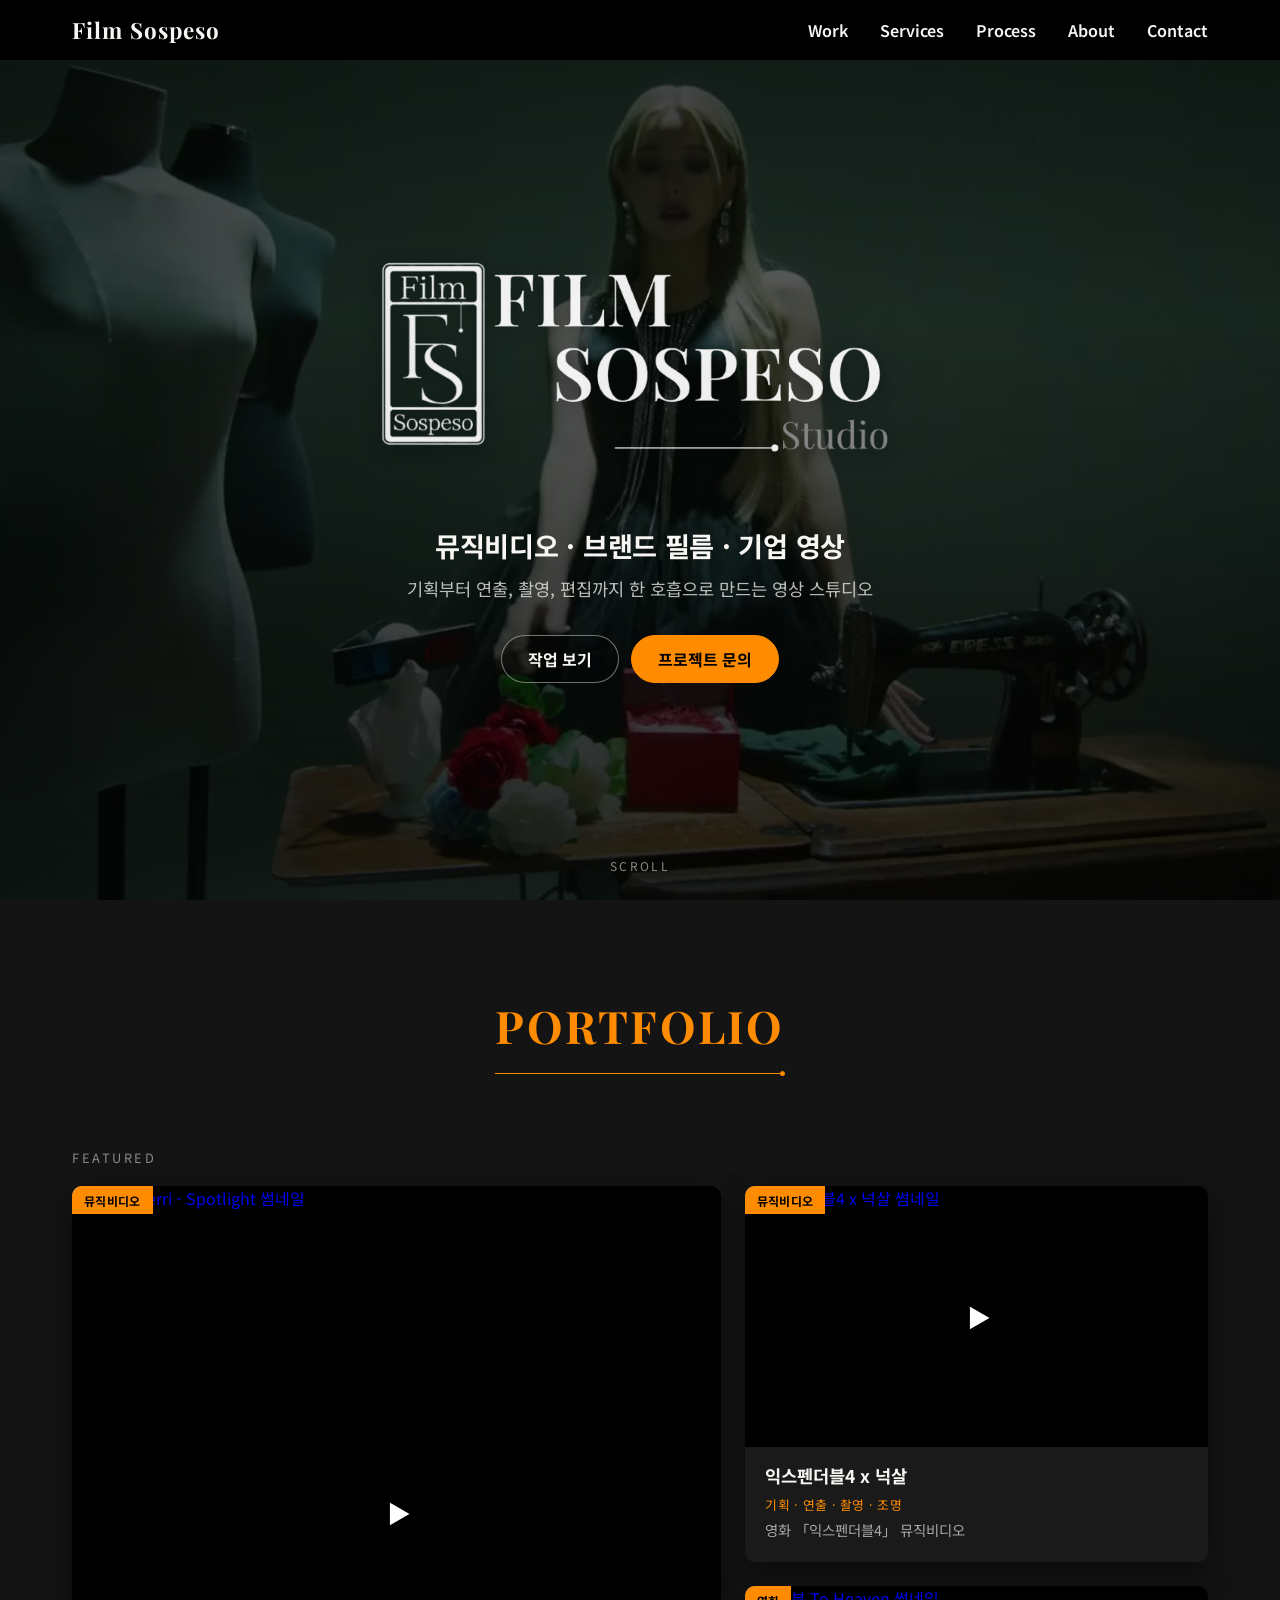
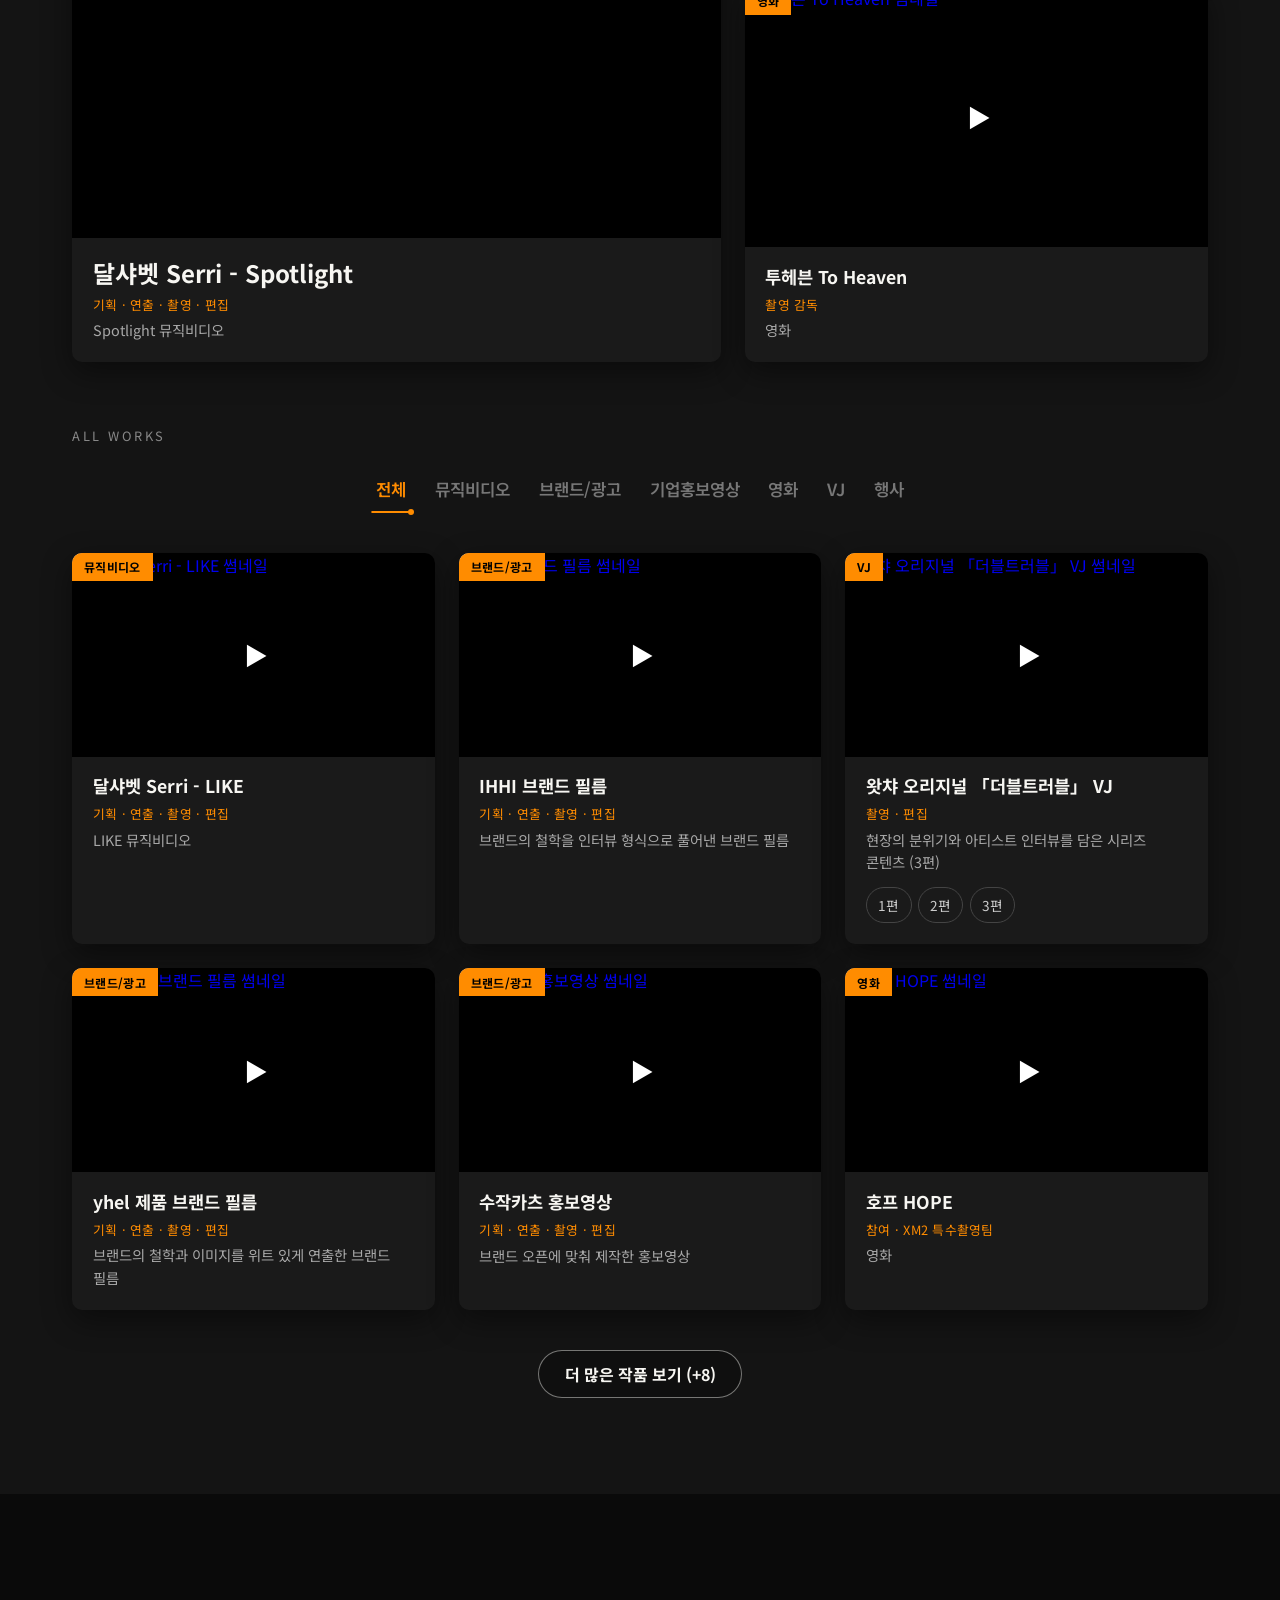
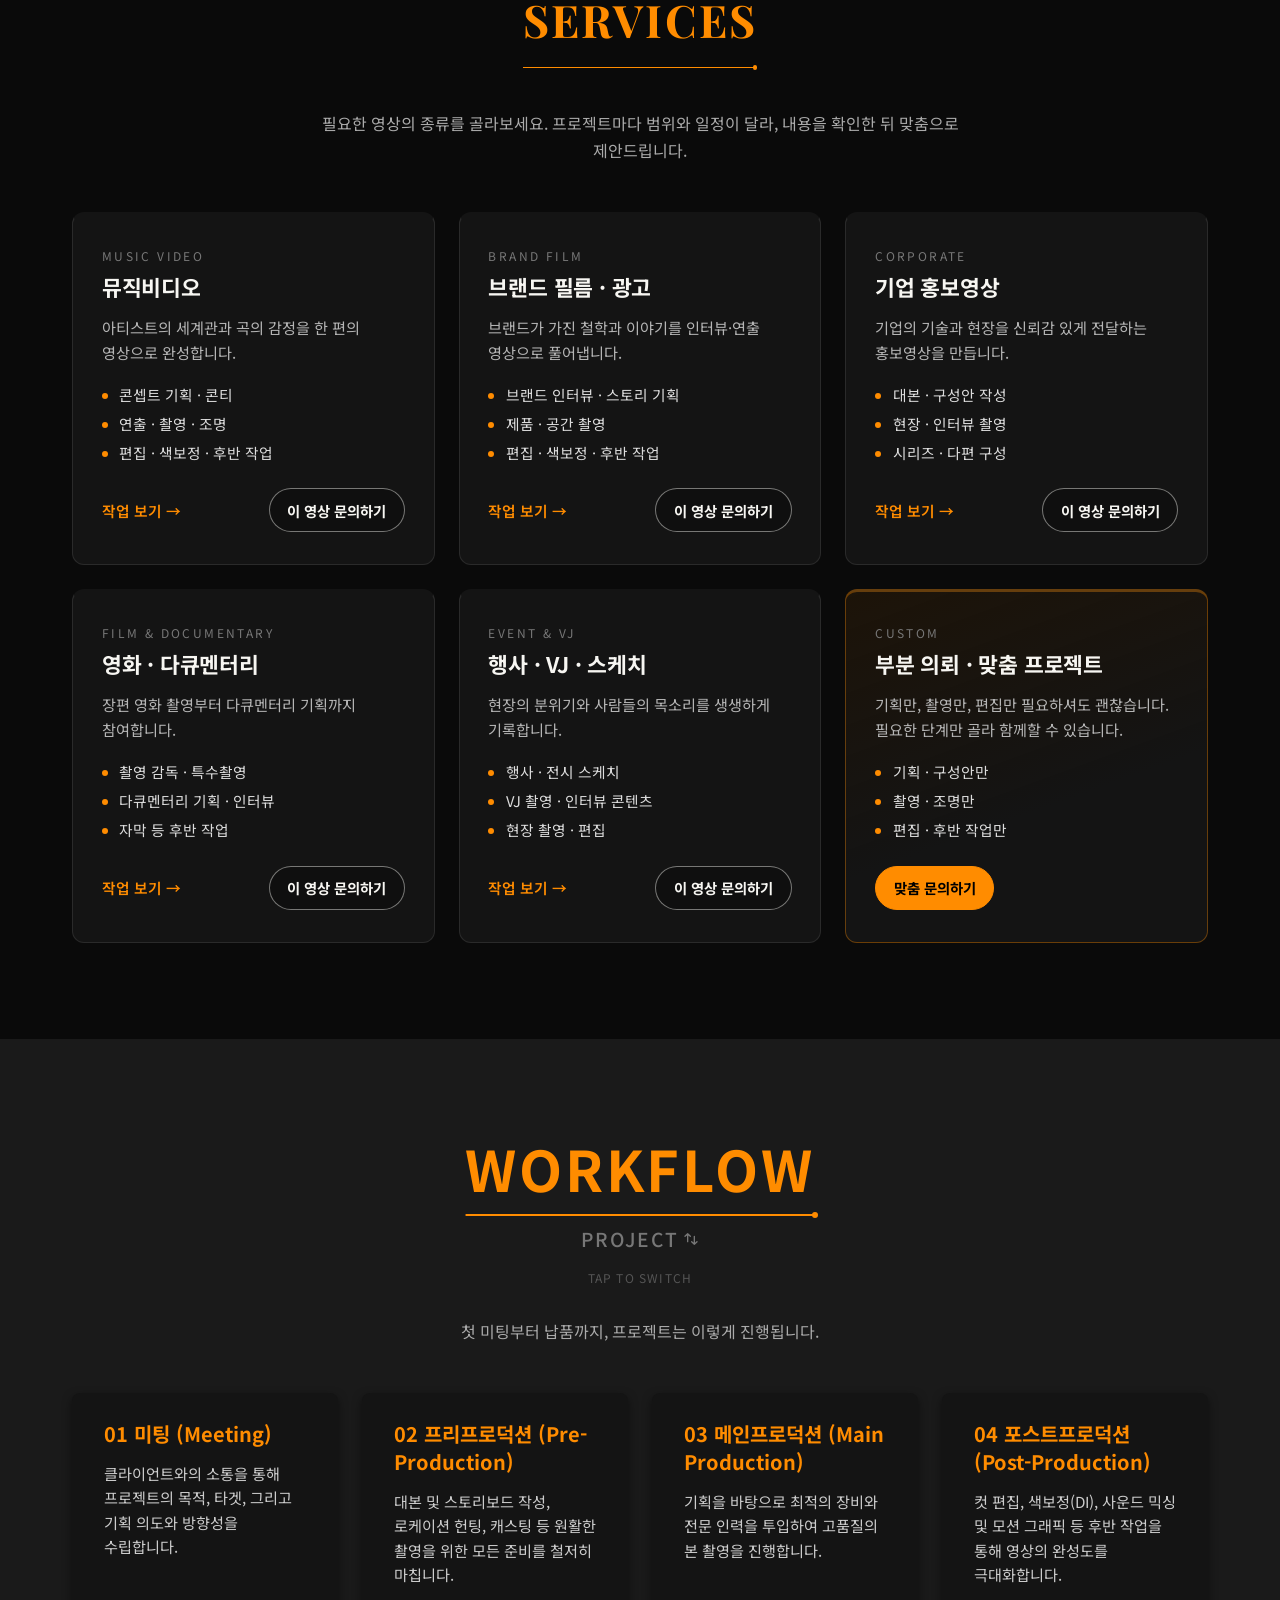
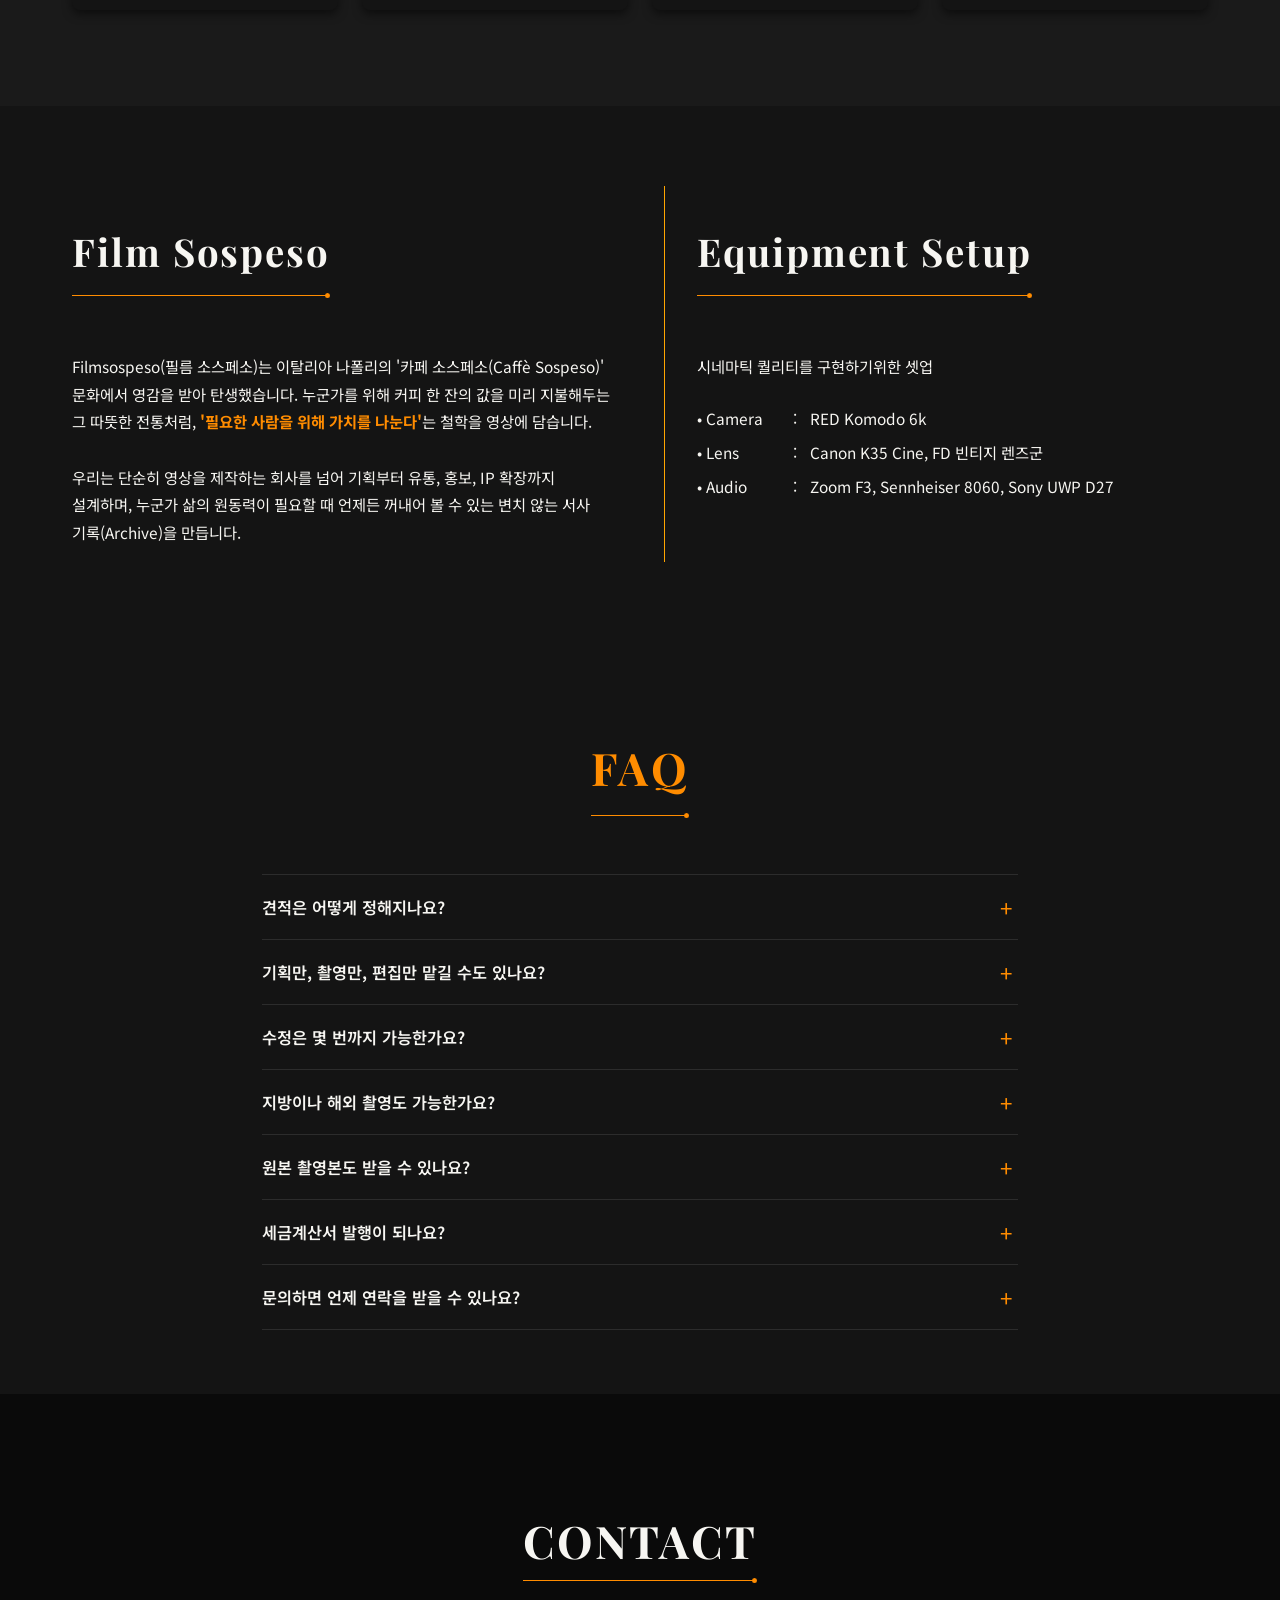
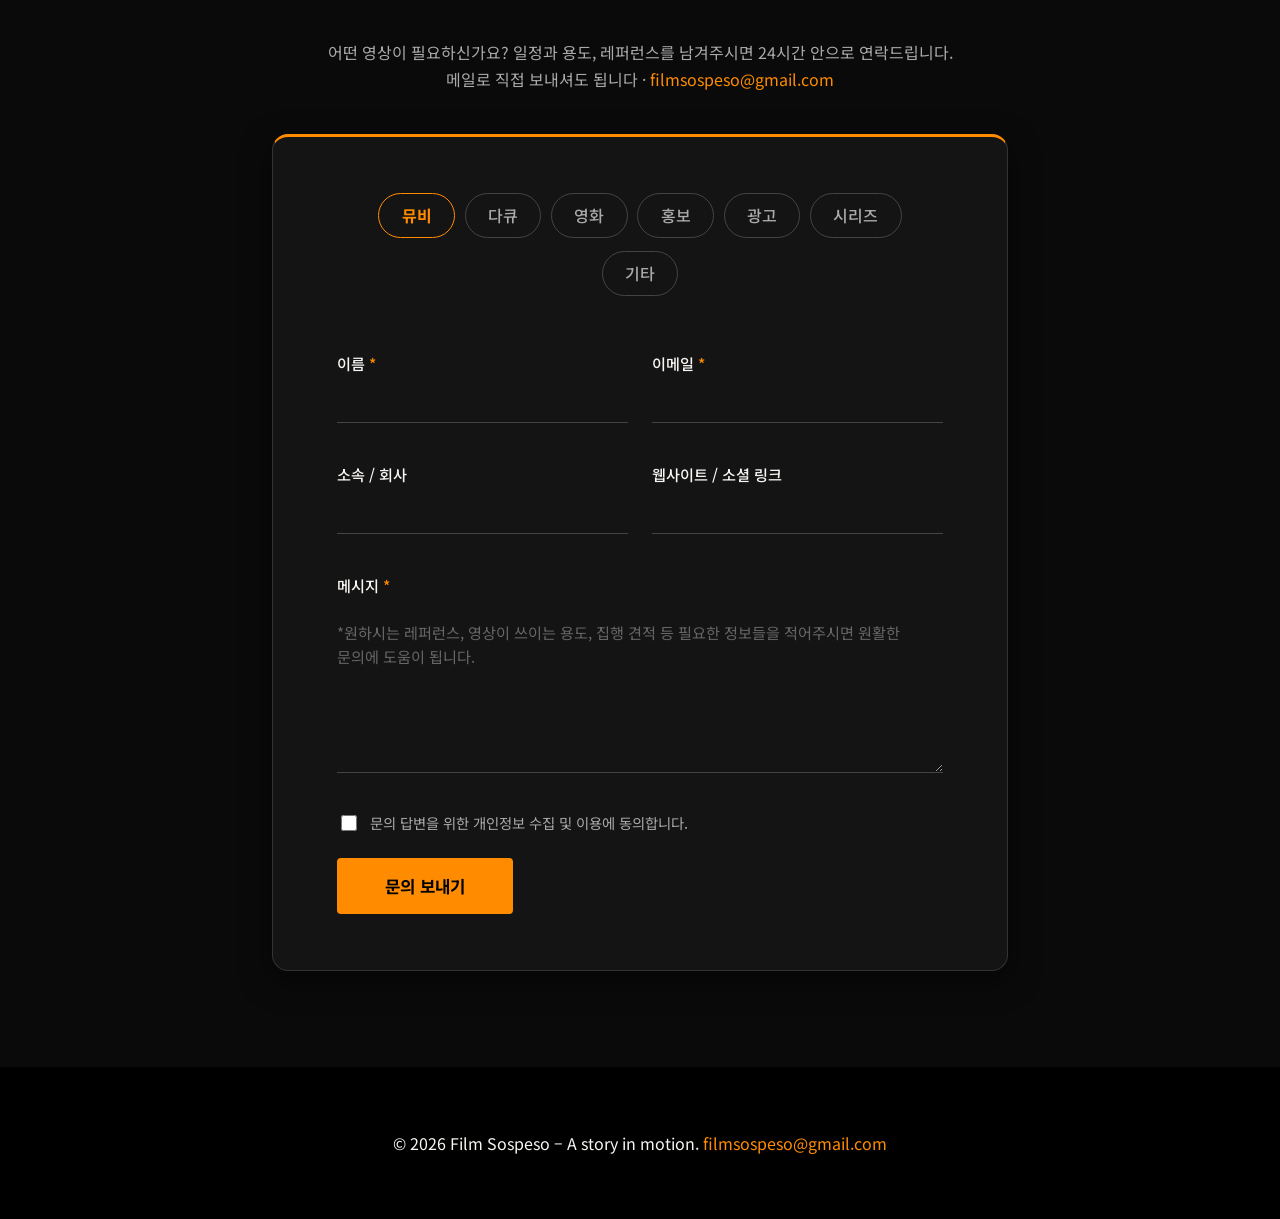
==== commit a7ea8406: "Stage 2: Services section (6 cards, no prices/durations) linked to portfolio filters and inquiry typ" ====
--- a/index.html
+++ b/index.html
@@ -27,6 +27,10 @@
    "email":"filmsospeso@gmail.com","description":"뮤직비디오 · 브랜드 필름 · 기업 홍보 영상 · 영화 제작 스튜디오"}
   </script>
 
+  <script type="application/ld+json">
+  {"@context": "https://schema.org", "@type": "FAQPage", "mainEntity": [{"@type": "Question", "name": "견적은 어떻게 정해지나요?", "acceptedAnswer": {"@type": "Answer", "text": "영상 길이, 촬영 회차와 장소, 출연, 후반 작업 범위에 따라 달라집니다. 문의를 남겨주시면 내용을 검토해 프로젝트에 맞는 견적을 안내드립니다."}}, {"@type": "Question", "name": "기획만, 촬영만, 편집만 맡길 수도 있나요?", "acceptedAnswer": {"@type": "Answer", "text": "네, 가능합니다. 필요한 단계만 골라 의뢰하실 수 있습니다."}}, {"@type": "Question", "name": "수정은 몇 번까지 가능한가요?", "acceptedAnswer": {"@type": "Answer", "text": "프로젝트 규모와 일정에 맞춰 계약 시 협의해 정합니다."}}, {"@type": "Question", "name": "지방이나 해외 촬영도 가능한가요?", "acceptedAnswer": {"@type": "Answer", "text": "가능합니다. 이동·숙박 등 출장비는 별도로 산정됩니다."}}, {"@type": "Question", "name": "원본 촬영본도 받을 수 있나요?", "acceptedAnswer": {"@type": "Answer", "text": "원본 제공 여부와 범위는 별도로 협의합니다."}}, {"@type": "Question", "name": "세금계산서 발행이 되나요?", "acceptedAnswer": {"@type": "Answer", "text": "네, 세금계산서 발행 가능합니다."}}, {"@type": "Question", "name": "문의하면 언제 연락을 받을 수 있나요?", "acceptedAnswer": {"@type": "Answer", "text": "문의를 남겨주시면 24시간 안으로 연락드립니다."}}]}
+  </script>
+
   <!-- 구글 웹 폰트 -->
   <link rel="preconnect" href="https://fonts.googleapis.com">
   <link rel="preconnect" href="https://fonts.gstatic.com" crossorigin>
@@ -69,7 +73,8 @@
       display: flex; align-items: center; justify-content: space-between;
       width: 100%; max-width: 1200px; padding: 0 2rem;
     }
-    header .logo { font-weight: 700; font-size: 1.4rem; color: var(--text-light); text-decoration: none; }
+    header .logo { font-weight: 700; font-size: 1.4rem; color: var(--text-light); text-decoration: none; display: inline-flex; align-items: center; min-height: 44px; }
+    .logo-mark { display: none; border-radius: 4px; }
     
     header nav { display: flex; align-items: center; position: relative; }
     header nav a {
@@ -203,12 +208,12 @@
     .more-wrap { text-align: center; margin-top: 2.5rem; }
     .collapse-fab {
       position: fixed; left: 50%; bottom: calc(1.5rem + env(safe-area-inset-bottom, 0px)); z-index: 95;
-      transform: translate(-50%, 160%); transition: transform 0.3s ease; display: inline-flex; align-items: center; gap: 0.4rem;
+      transform: translate(-50%, 160%); opacity: 0; visibility: hidden; pointer-events: none; transition: transform 0.3s ease, opacity 0.3s ease, visibility 0.3s; display: inline-flex; align-items: center; gap: 0.4rem;
       min-height: 46px; padding: 0 1.4rem; border-radius: 999px; border: 1px solid rgba(255,140,0,0.6);
       background: rgba(10,10,10,0.92); color: var(--accent); font-family: var(--font-base); font-weight: 700; font-size: 0.95rem;
       cursor: pointer; box-shadow: 0 8px 24px rgba(0,0,0,0.5); backdrop-filter: blur(8px); -webkit-backdrop-filter: blur(8px);
     }
-    .collapse-fab.show { transform: translate(-50%, 0); }
+    .collapse-fab.show { transform: translate(-50%, 0); opacity: 1; visibility: visible; pointer-events: auto; }
     .collapse-fab:hover { background: rgba(255,140,0,0.15); }
     @media (max-width: 768px) {
       .collapse-fab { bottom: calc(5.2rem + env(safe-area-inset-bottom, 0px)); }   /* 모바일 문의 버튼 위에 */
@@ -422,6 +427,36 @@
       color: rgba(255, 68, 68, 0.8); 
     }
 
+    /* ---------- Services ---------- */
+    #services { background: var(--bg-darker); max-width: 100%; padding: 6rem 0; }
+    .svc-inner, .faq-inner { max-width: 1200px; margin: 0 auto; padding: 0 2rem; text-align: center; }
+    .section-title { margin: 0 0 0.5rem; font-size: clamp(2rem, 3.5vw, 3rem); color: var(--accent); text-transform: none; }
+    .section-lead { color: #aaa; max-width: 640px; margin: 0 auto 3rem; line-height: 1.7; }
+    .svc-grid { display: grid; grid-template-columns: repeat(3, 1fr); gap: 1.5rem; text-align: left; }
+    .svc-card { background: var(--bg-dark); border: 1px solid #2a2a2a; border-top: 3px solid transparent; border-radius: 12px; padding: 2rem 1.8rem; display: flex; flex-direction: column; transition: border-color 0.3s, transform 0.3s; }
+    .svc-card:hover { border-top-color: var(--accent); transform: translateY(-4px); }
+    .svc-card--custom { border-color: rgba(255,140,0,0.35); background: linear-gradient(160deg, rgba(255,140,0,0.08), var(--bg-dark) 60%); }
+    .svc-en { margin: 0 0 0.4rem; font-size: 0.75rem; letter-spacing: 0.2em; text-transform: uppercase; color: #777; }
+    .svc-title { margin: 0 0 0.8rem; font-family: var(--font-base); font-size: 1.35rem; letter-spacing: -0.01em; color: var(--text-light); }
+    .svc-desc { margin: 0 0 1.2rem; color: #b5b5b5; line-height: 1.65; font-size: 0.95rem; }
+    .svc-list { list-style: none; margin: 0 0 1.6rem; padding: 0; display: grid; gap: 0.5rem; }
+    .svc-list li { position: relative; padding-left: 1.1rem; color: #ddd; font-size: 0.92rem; }
+    .svc-list li::before { content: ''; position: absolute; left: 0; top: 0.6em; width: 6px; height: 6px; border-radius: 50%; background: var(--accent); }
+    .svc-actions { margin-top: auto; display: flex; align-items: center; justify-content: space-between; gap: 0.8rem; flex-wrap: wrap; }
+    .svc-link { color: var(--accent); text-decoration: none; font-weight: 600; font-size: 0.92rem; min-height: 44px; display: inline-flex; align-items: center; }
+    .btn-sm { min-height: 44px; padding: 0 1.1rem; font-size: 0.9rem; }
+
+    /* ---------- FAQ ---------- */
+    #faq { background: var(--bg-dark); max-width: 100%; padding: 6rem 0 4rem; }
+    .faq-inner { max-width: 820px; }
+    .faq-list { margin-top: 1rem; text-align: left; border-top: 1px solid #2c2c2c; }
+    .faq-item { border-bottom: 1px solid #2c2c2c; }
+    .faq-item summary { list-style: none; cursor: pointer; padding: 1.25rem 2.5rem 1.25rem 0; font-weight: 600; font-size: 1.02rem; position: relative; color: var(--text-light); }
+    .faq-item summary::-webkit-details-marker { display: none; }
+    .faq-item summary::after { content: '+'; position: absolute; right: 0.4rem; top: 50%; transform: translateY(-50%); color: var(--accent); font-size: 1.4rem; font-weight: 400; transition: transform 0.2s; }
+    .faq-item[open] summary::after { content: '−'; }
+    .faq-item p { margin: 0 0 1.3rem; color: #b5b5b5; line-height: 1.7; }
+
     /* ---------- 모바일 고정 문의 버튼 ---------- */
     .sticky-cta { display: none; }
     @media (max-width: 768px) {
@@ -448,6 +483,7 @@
     @media (max-width: 1024px) {
       .card-grid { grid-template-columns: repeat(2, 1fr); }
       .work-grid { grid-template-columns: repeat(2, 1fr); }
+      .svc-grid { grid-template-columns: repeat(2, 1fr); }
       .pipeline-tabs-container { display: flex; justify-content: space-between; gap: 0.5rem; margin-bottom: 2rem; width: 100%; }
       .pipe-tab-btn { flex: 1; background: transparent; border: 1px solid #444; color: #888; padding: 0.6rem 0; border-radius: 30px; font-size: 0.8rem; font-weight: 700; letter-spacing: 0.05em; text-align: center; cursor: pointer; transition: all 0.3s ease; white-space: nowrap; min-width: 0; }
       .pipe-tab-btn.active { background: rgba(255, 140, 0, 0.15); border-color: var(--accent); color: var(--accent); }
@@ -460,8 +496,9 @@
     @media (max-width: 768px) {
       header { height: 56px; }
       .header-inner { padding: 0 1rem; }
-      header .logo { font-size: 1.05rem; white-space: nowrap; }
-      header nav { gap: 14px; }
+      .logo-mark { display: block; }
+      .logo-text { display: none; }
+      header nav { gap: 13px; }
       header nav a { margin-left: 0; font-size: 0.85rem; padding: 0.9rem 0; }
 
       #home { min-height: 100svh; padding: 80px 1rem 4rem; }
@@ -470,6 +507,10 @@
       .hero-cta .btn { flex: 1 1 140px; }
 
       .work-inner { padding: 0 1rem; }
+      .svc-inner, .faq-inner { padding: 0 1rem; }
+      .svc-grid { grid-template-columns: 1fr; gap: 1rem; }
+      .svc-card { padding: 1.6rem 1.3rem; }
+      #services, #faq { padding: 4.5rem 0; }
       .featured-grid { grid-template-columns: 1fr; margin-bottom: 3rem; }
       .featured-grid .portfolio-item:first-child { grid-row: auto; }
       .featured-grid .portfolio-item:first-child .video-wrapper { aspect-ratio: 16 / 9; min-height: 0; }
@@ -512,9 +553,10 @@
   <!-- 헤더 -->
   <header>
     <div class="header-inner">
-      <a class="logo" href="#home" aria-label="Film Sospeso 처음으로">Film Sospeso</a>
+      <a class="logo" href="#home" aria-label="Film Sospeso 처음으로"><img class="logo-mark" src="assets/favicon-64.png" alt="" width="28" height="28"><span class="logo-text">Film Sospeso</span></a>
       <nav aria-label="주요 메뉴">
         <a href="#project">Work</a>
+        <a href="#services">Services</a>
         <a href="#process" id="navProcessBtn">Process</a>
         <a href="#about">About</a>
         <a href="#contact">Contact</a>
@@ -773,6 +815,78 @@
       </div>
       <div class="more-wrap"><button type="button" class="btn btn-ghost" id="moreBtn" aria-expanded="false" aria-controls="workGrid">더 많은 작품 보기</button></div>
       <button type="button" class="collapse-fab" id="collapseFab" aria-controls="workGrid" tabindex="-1">작품 목록 접기 ▲</button>
+    </div>
+  </section>
+
+  <!-- Services -->
+  <section id="services" aria-labelledby="svc-title">
+    <div class="svc-inner">
+      <div class="title-group" style="margin:0 auto">
+        <h2 id="svc-title" class="section-title">SERVICES</h2>
+        <div class="motif-line"></div>
+      </div>
+      <p class="section-lead">필요한 영상의 종류를 골라보세요. 프로젝트마다 범위와 일정이 달라, 내용을 확인한 뒤 맞춤으로 제안드립니다.</p>
+      <div class="svc-grid">
+        <article class="svc-card">
+          <p class="svc-en">Music Video</p>
+          <h3 class="svc-title">뮤직비디오</h3>
+          <p class="svc-desc">아티스트의 세계관과 곡의 감정을 한 편의 영상으로 완성합니다.</p>
+          <ul class="svc-list"><li>콘셉트 기획 · 콘티</li><li>연출 · 촬영 · 조명</li><li>편집 · 색보정 · 후반 작업</li></ul>
+          <div class="svc-actions">
+            <a class="svc-link" href="#project" data-filter-go="mv">작업 보기 →</a>
+            <a class="btn btn-ghost btn-sm" href="#contact" data-type="뮤비">이 영상 문의하기</a>
+          </div>
+        </article>
+        <article class="svc-card">
+          <p class="svc-en">Brand Film</p>
+          <h3 class="svc-title">브랜드 필름 · 광고</h3>
+          <p class="svc-desc">브랜드가 가진 철학과 이야기를 인터뷰·연출 영상으로 풀어냅니다.</p>
+          <ul class="svc-list"><li>브랜드 인터뷰 · 스토리 기획</li><li>제품 · 공간 촬영</li><li>편집 · 색보정 · 후반 작업</li></ul>
+          <div class="svc-actions">
+            <a class="svc-link" href="#project" data-filter-go="brand">작업 보기 →</a>
+            <a class="btn btn-ghost btn-sm" href="#contact" data-type="광고">이 영상 문의하기</a>
+          </div>
+        </article>
+        <article class="svc-card">
+          <p class="svc-en">Corporate</p>
+          <h3 class="svc-title">기업 홍보영상</h3>
+          <p class="svc-desc">기업의 기술과 현장을 신뢰감 있게 전달하는 홍보영상을 만듭니다.</p>
+          <ul class="svc-list"><li>대본 · 구성안 작성</li><li>현장 · 인터뷰 촬영</li><li>시리즈 · 다편 구성</li></ul>
+          <div class="svc-actions">
+            <a class="svc-link" href="#project" data-filter-go="pr">작업 보기 →</a>
+            <a class="btn btn-ghost btn-sm" href="#contact" data-type="홍보">이 영상 문의하기</a>
+          </div>
+        </article>
+        <article class="svc-card">
+          <p class="svc-en">Film & Documentary</p>
+          <h3 class="svc-title">영화 · 다큐멘터리</h3>
+          <p class="svc-desc">장편 영화 촬영부터 다큐멘터리 기획까지 참여합니다.</p>
+          <ul class="svc-list"><li>촬영 감독 · 특수촬영</li><li>다큐멘터리 기획 · 인터뷰</li><li>자막 등 후반 작업</li></ul>
+          <div class="svc-actions">
+            <a class="svc-link" href="#project" data-filter-go="film">작업 보기 →</a>
+            <a class="btn btn-ghost btn-sm" href="#contact" data-type="영화">이 영상 문의하기</a>
+          </div>
+        </article>
+        <article class="svc-card">
+          <p class="svc-en">Event & VJ</p>
+          <h3 class="svc-title">행사 · VJ · 스케치</h3>
+          <p class="svc-desc">현장의 분위기와 사람들의 목소리를 생생하게 기록합니다.</p>
+          <ul class="svc-list"><li>행사 · 전시 스케치</li><li>VJ 촬영 · 인터뷰 콘텐츠</li><li>현장 촬영 · 편집</li></ul>
+          <div class="svc-actions">
+            <a class="svc-link" href="#project" data-filter-go="event">작업 보기 →</a>
+            <a class="btn btn-ghost btn-sm" href="#contact" data-type="기타">이 영상 문의하기</a>
+          </div>
+        </article>
+        <article class="svc-card svc-card--custom">
+          <p class="svc-en">Custom</p>
+          <h3 class="svc-title">부분 의뢰 · 맞춤 프로젝트</h3>
+          <p class="svc-desc">기획만, 촬영만, 편집만 필요하셔도 괜찮습니다. 필요한 단계만 골라 함께할 수 있습니다.</p>
+          <ul class="svc-list"><li>기획 · 구성안만</li><li>촬영 · 조명만</li><li>편집 · 후반 작업만</li></ul>
+          <div class="svc-actions">
+            <a class="btn btn-primary btn-sm" href="#contact" data-type="기타">맞춤 문의하기</a>
+          </div>
+        </article>
+      </div>
     </div>
   </section>
 
@@ -939,7 +1053,47 @@
     </div>
   </section>
 
-  <!-- Contact (문의) Section - 여백 및 마진 축소 조정 -->
+  <!-- FAQ -->
+  <section id="faq" aria-labelledby="faq-title">
+    <div class="faq-inner">
+      <div class="title-group" style="margin:0 auto">
+        <h2 id="faq-title" class="section-title">FAQ</h2>
+        <div class="motif-line"></div>
+      </div>
+      <div class="faq-list">
+        <details class="faq-item">
+          <summary>견적은 어떻게 정해지나요?</summary>
+          <p>영상 길이, 촬영 회차와 장소, 출연, 후반 작업 범위에 따라 달라집니다. 문의를 남겨주시면 내용을 검토해 프로젝트에 맞는 견적을 안내드립니다.</p>
+        </details>
+        <details class="faq-item">
+          <summary>기획만, 촬영만, 편집만 맡길 수도 있나요?</summary>
+          <p>네, 가능합니다. 필요한 단계만 골라 의뢰하실 수 있습니다.</p>
+        </details>
+        <details class="faq-item">
+          <summary>수정은 몇 번까지 가능한가요?</summary>
+          <p>프로젝트 규모와 일정에 맞춰 계약 시 협의해 정합니다.</p>
+        </details>
+        <details class="faq-item">
+          <summary>지방이나 해외 촬영도 가능한가요?</summary>
+          <p>가능합니다. 이동·숙박 등 출장비는 별도로 산정됩니다.</p>
+        </details>
+        <details class="faq-item">
+          <summary>원본 촬영본도 받을 수 있나요?</summary>
+          <p>원본 제공 여부와 범위는 별도로 협의합니다.</p>
+        </details>
+        <details class="faq-item">
+          <summary>세금계산서 발행이 되나요?</summary>
+          <p>네, 세금계산서 발행 가능합니다.</p>
+        </details>
+        <details class="faq-item">
+          <summary>문의하면 언제 연락을 받을 수 있나요?</summary>
+          <p>문의를 남겨주시면 24시간 안으로 연락드립니다.</p>
+        </details>
+      </div>
+    </div>
+  </section>
+
+  <!-- Contact (문의) Section -->
   <section id="contact">
     <div class="contact-inner">
       
@@ -1116,6 +1270,16 @@
       btn.classList.add('active'); btn.setAttribute('aria-pressed', 'true');
       currentFilter = btn.dataset.filter;
       renderWork();
+    }));
+    // 서비스 카드 '작업 보기' → 해당 분류로 필터, '이 영상 문의하기' → 문의 폼 영상 종류 자동 선택
+    document.querySelectorAll('[data-filter-go]').forEach(a => a.addEventListener('click', () => {
+      const btn = document.querySelector('.filter-btn[data-filter="' + a.dataset.filterGo + '"]');
+      if (btn) btn.click();
+    }));
+    document.querySelectorAll('a[data-type]').forEach(a => a.addEventListener('click', () => {
+      const r = document.querySelector('input[name="video_type"][value="' + a.dataset.type + '"]');
+      if (r) r.checked = true;
+      setTimeout(() => { const f = document.getElementById('user_name'); if (f) f.focus({ preventScroll: true }); }, 600);
     }));
     moreBtn.addEventListener('click', () => { if (expanded) collapseWork(); else { expanded = true; renderWork(); } });
     collapseFab.addEventListener('click', collapseWork);
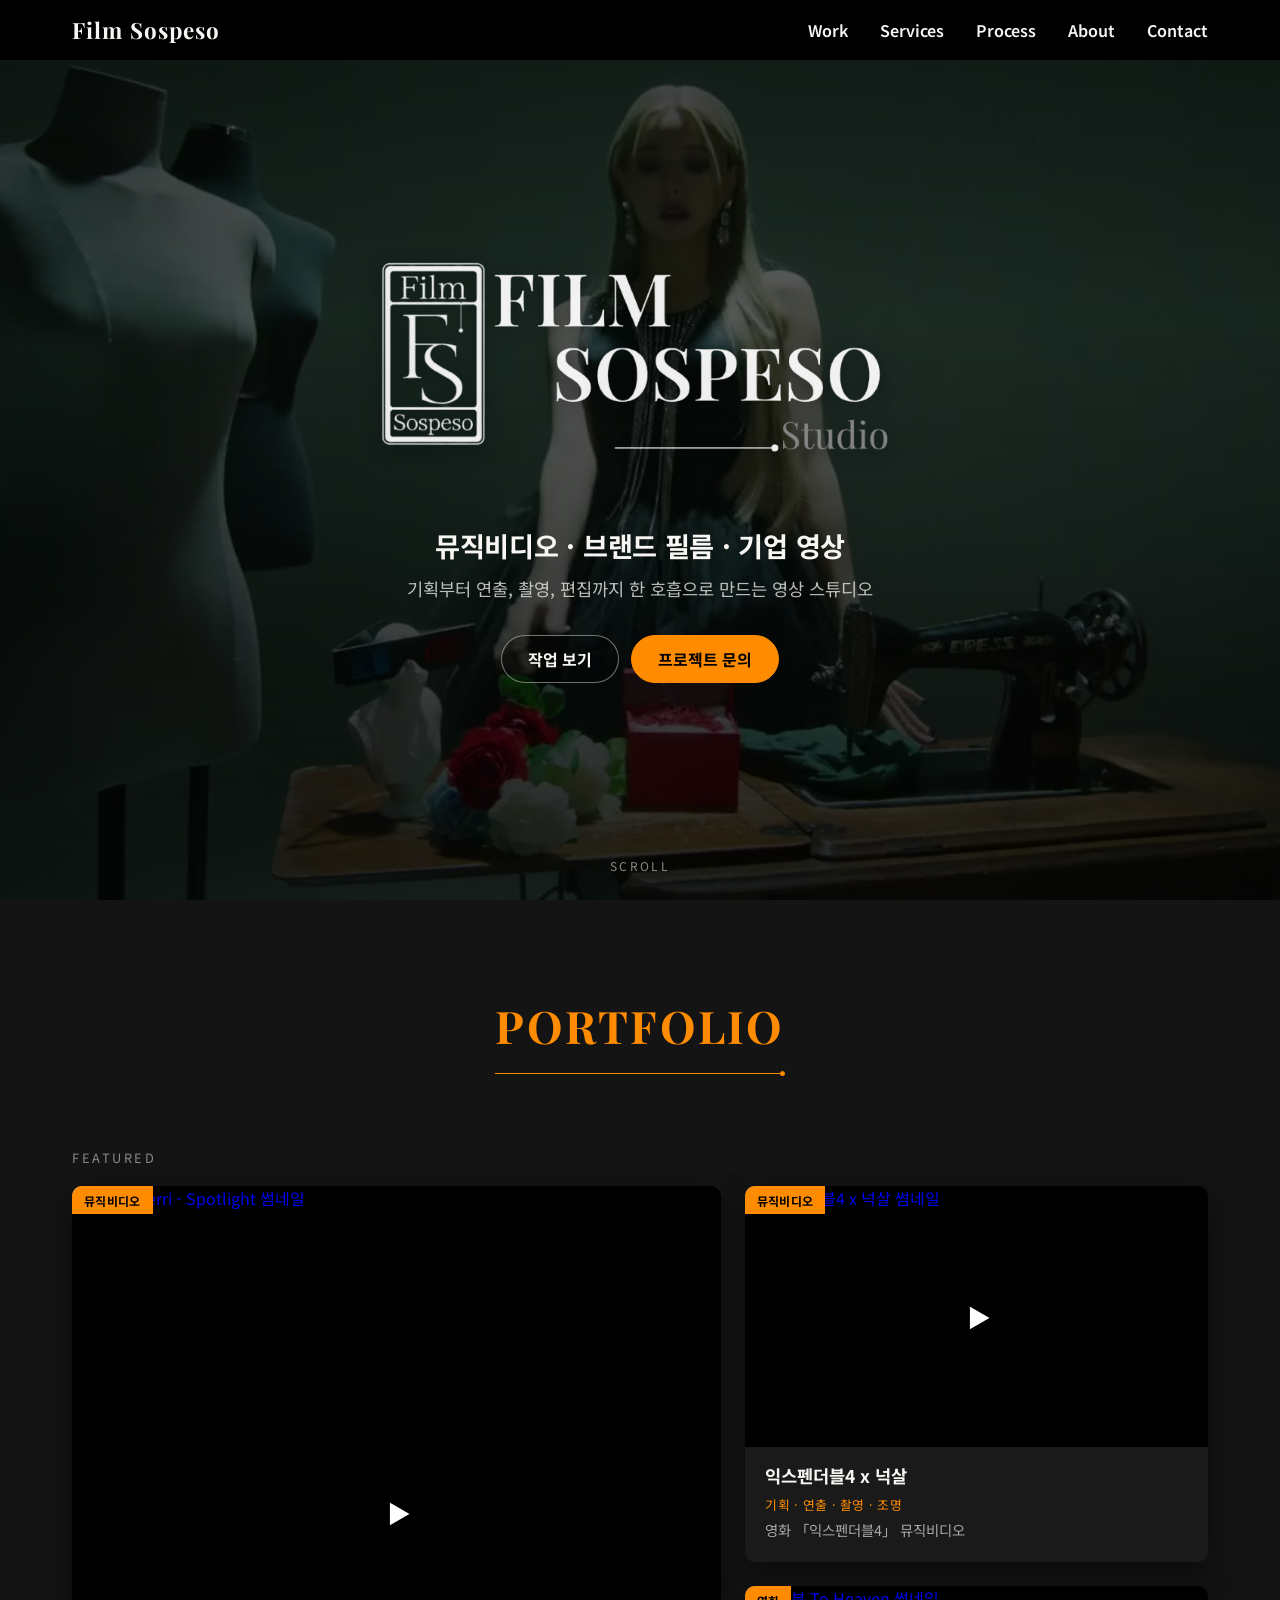
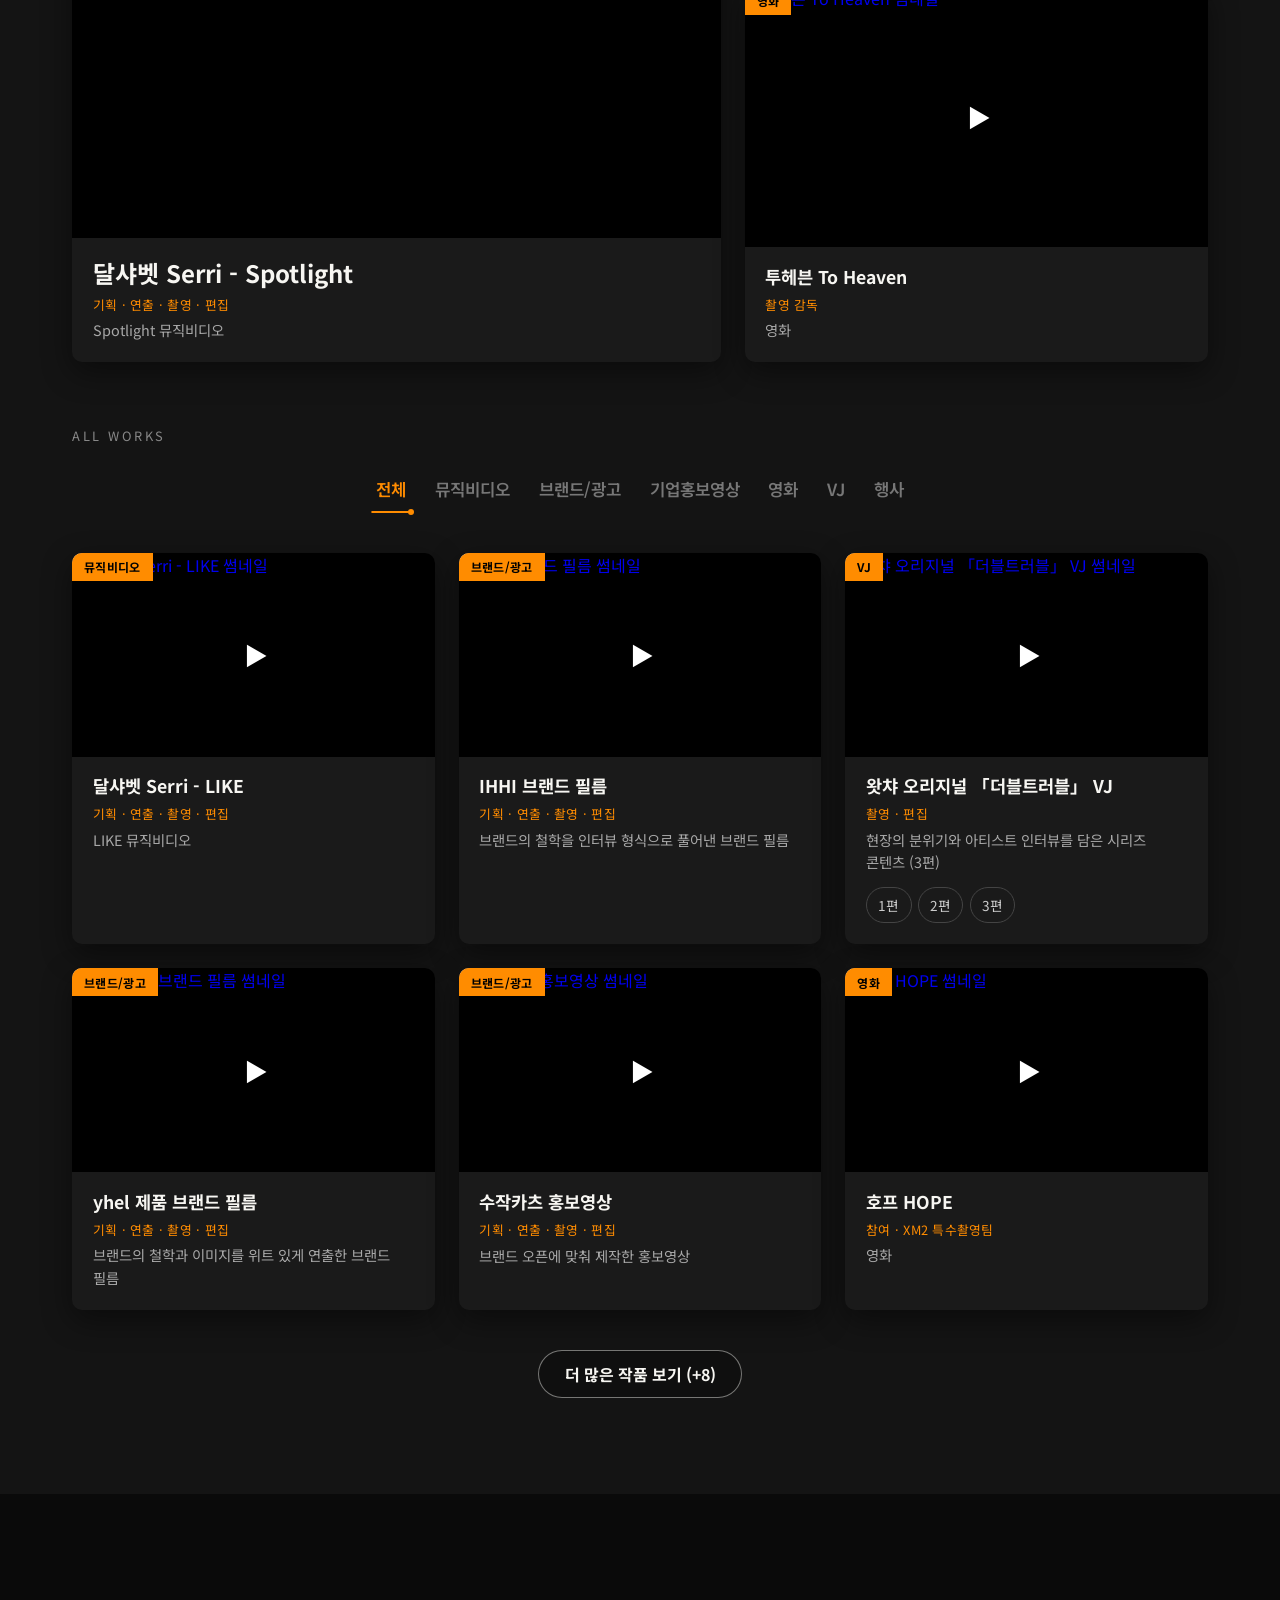
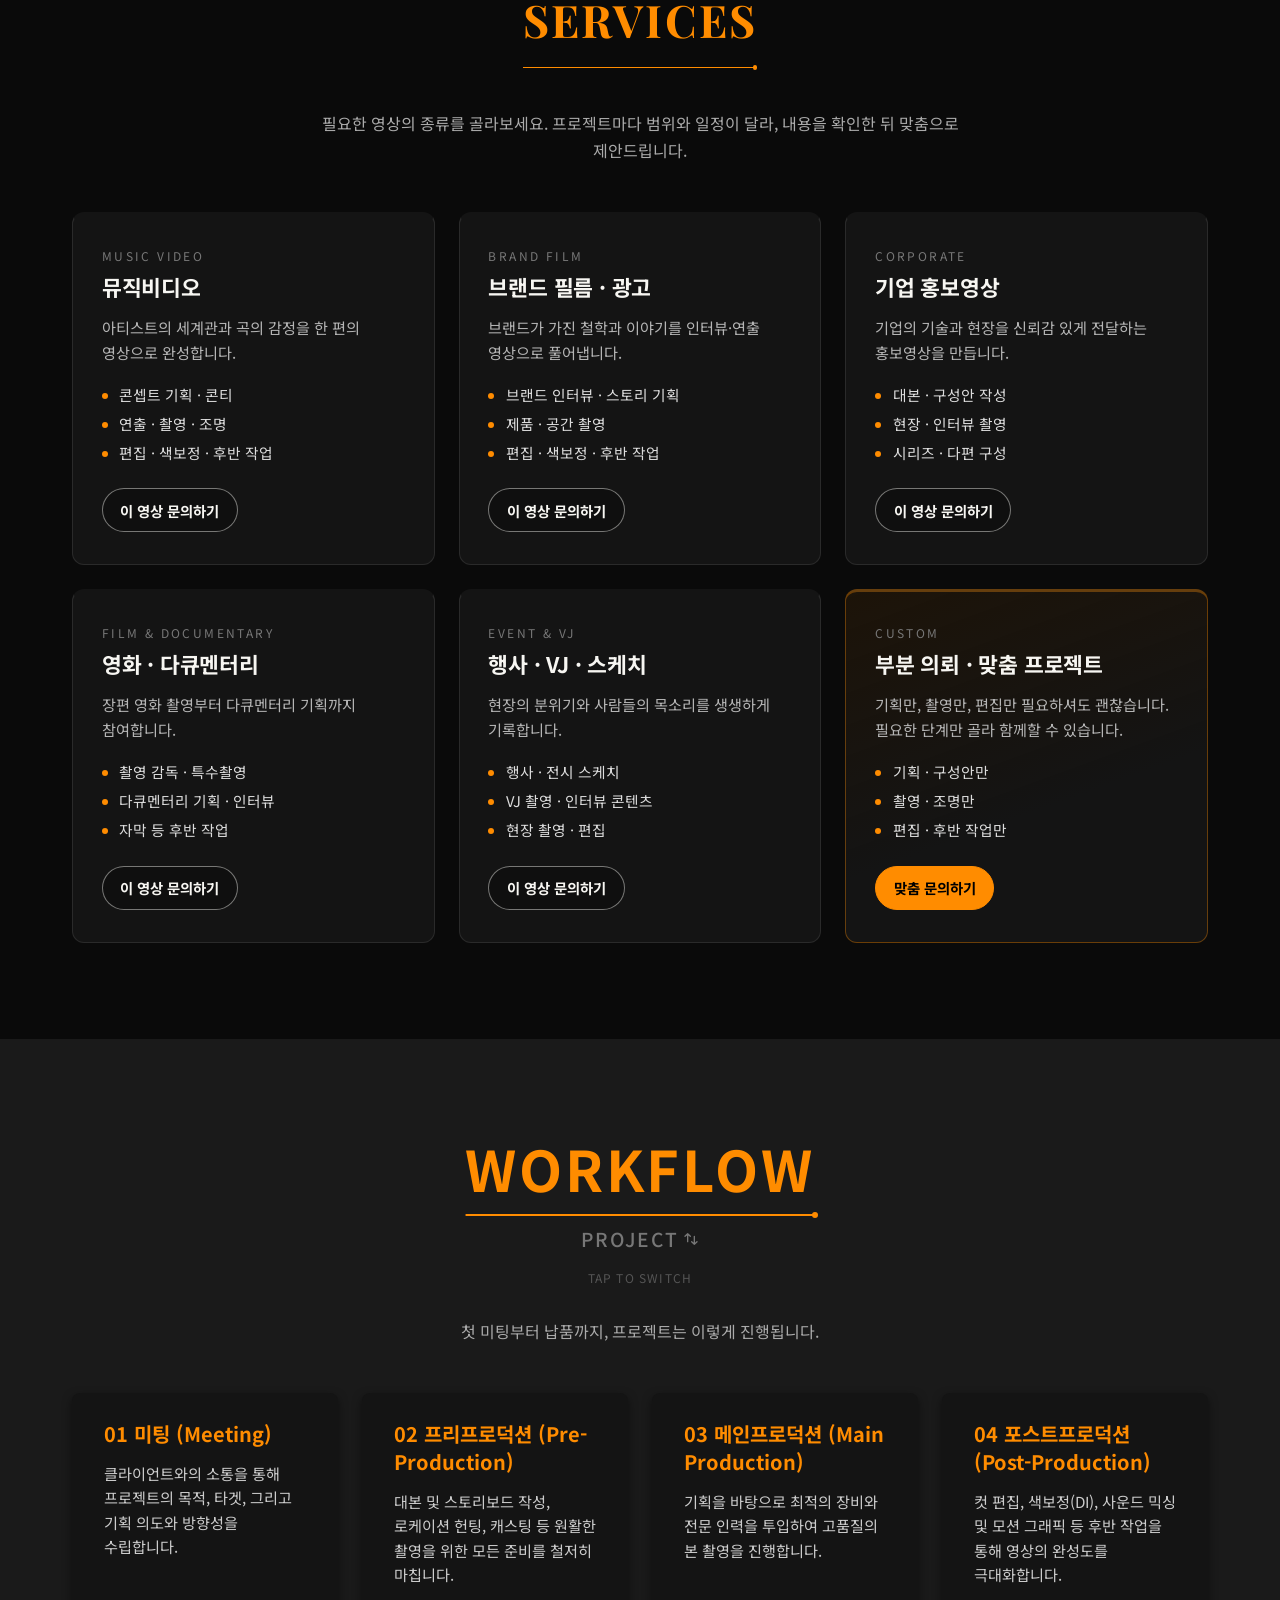
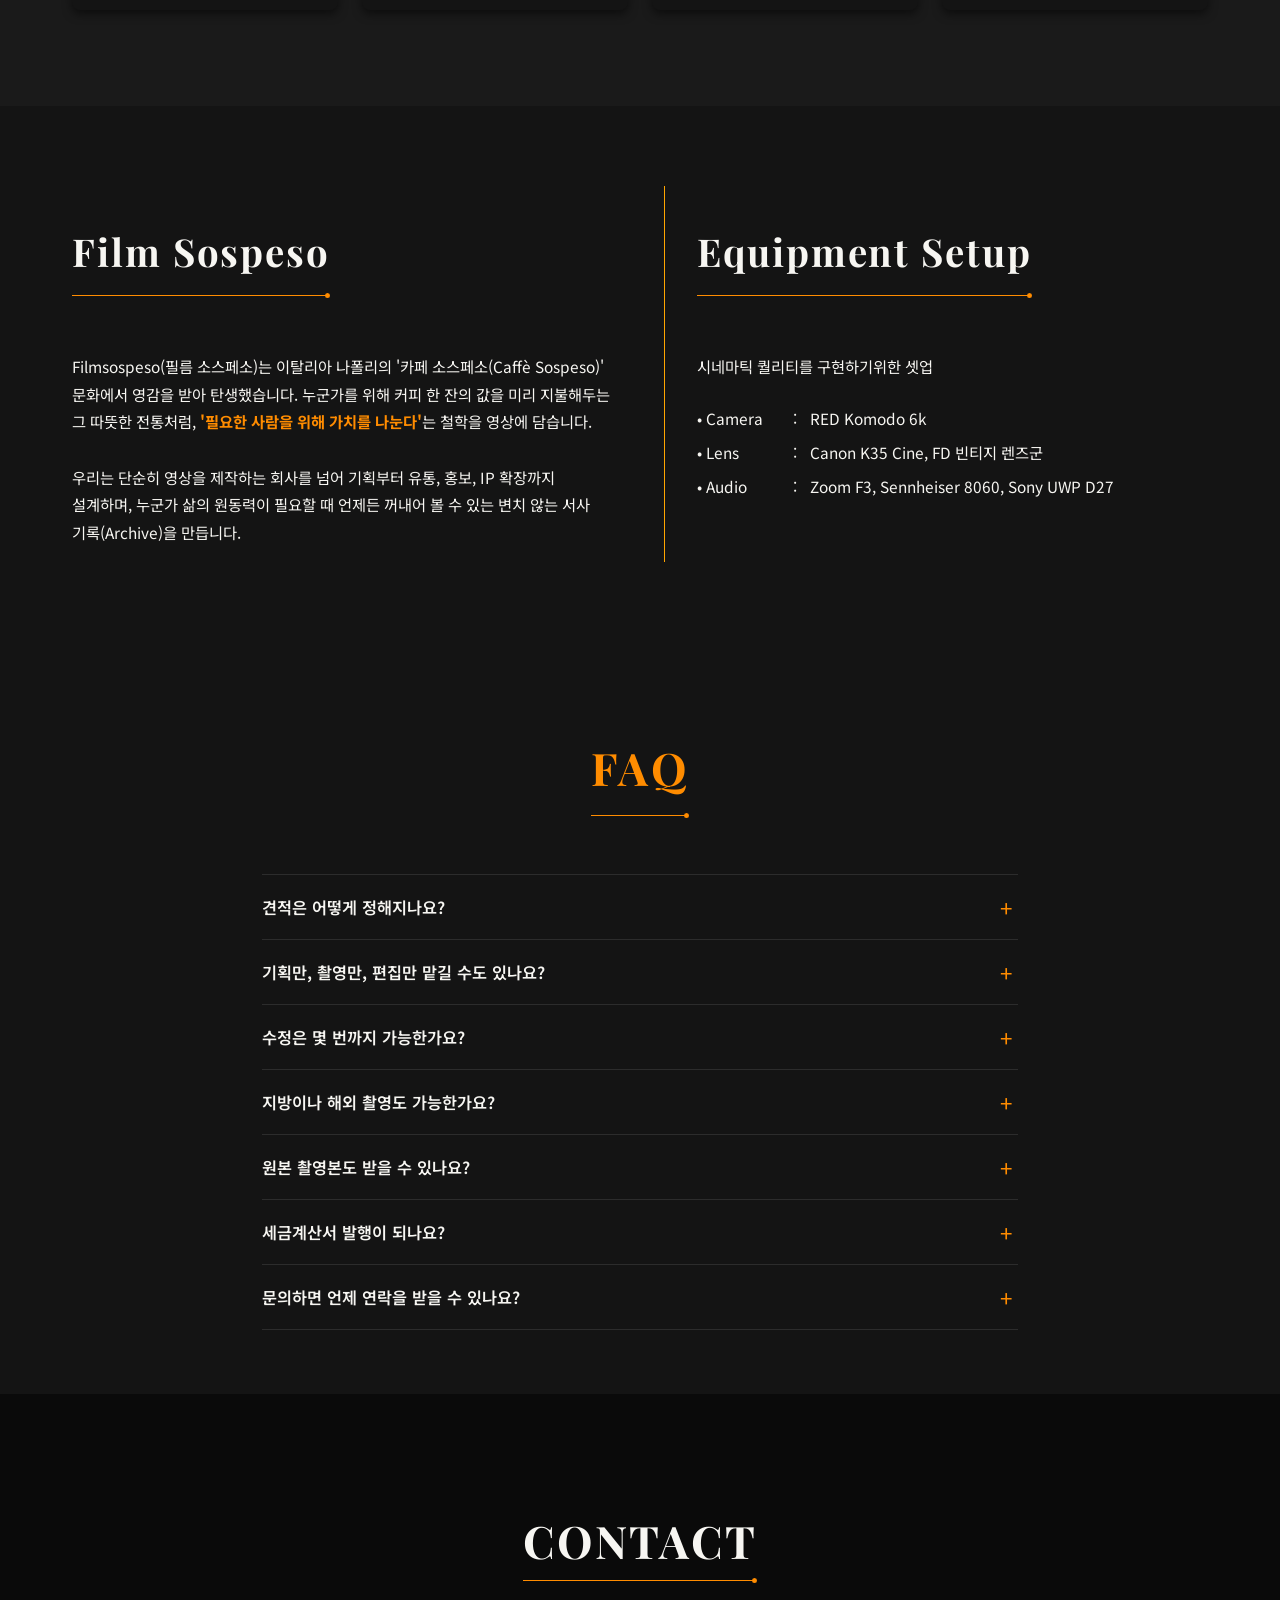
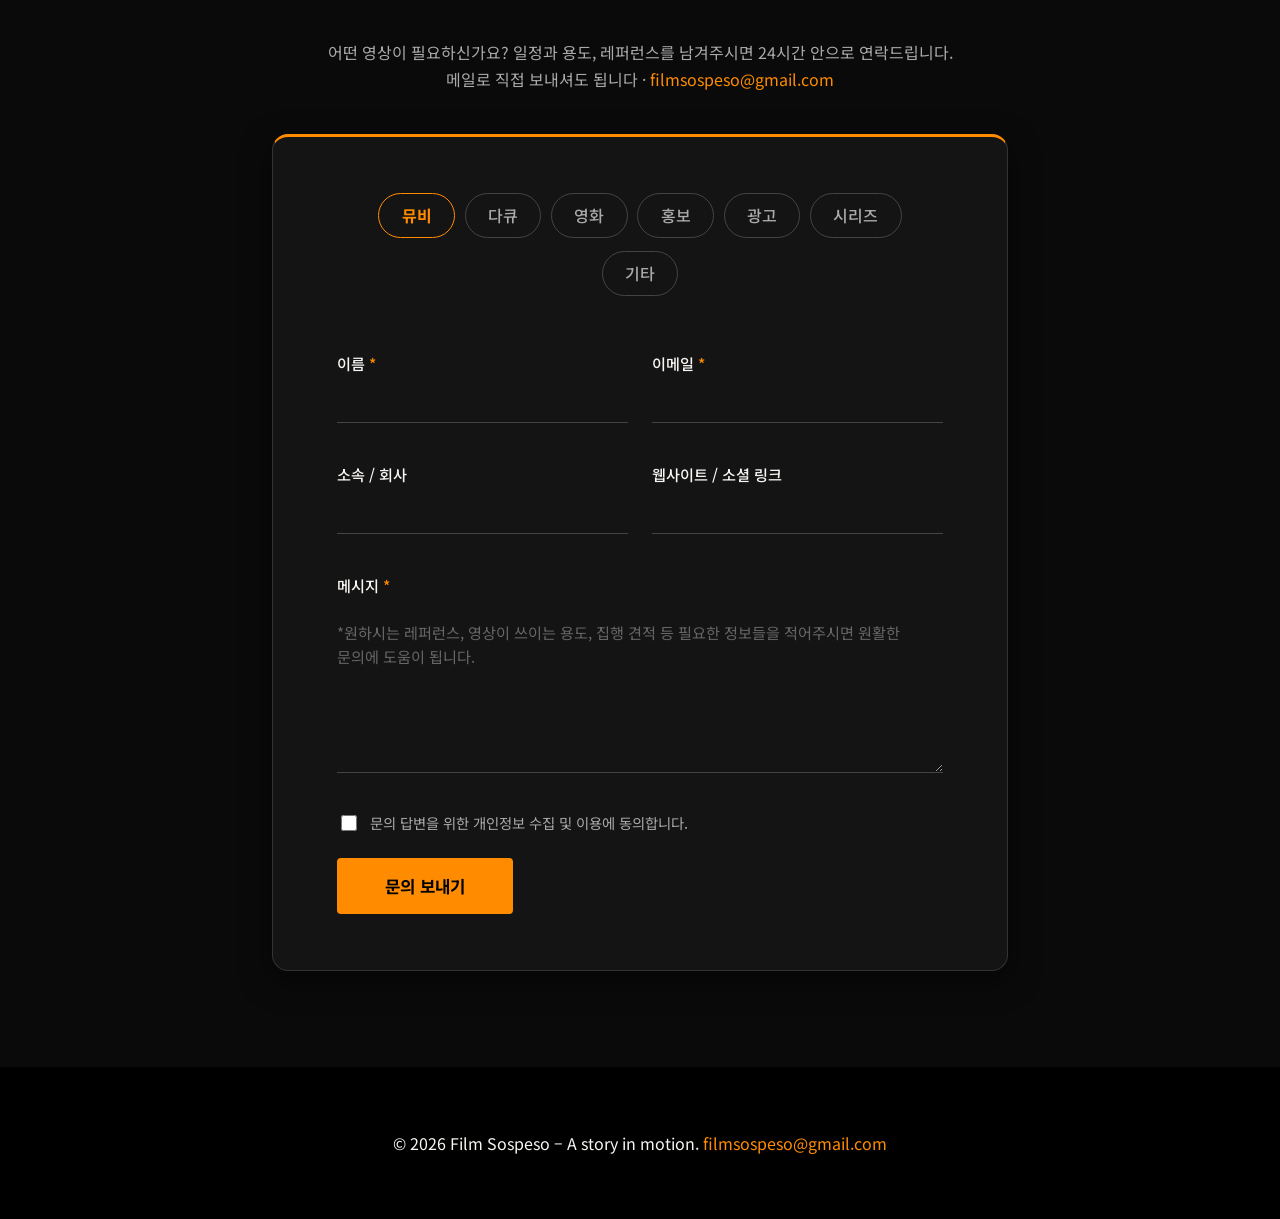
==== commit cb16b635: "Services: remove per-card '작업 보기' links Co-Authored-By: Claude Opus 5.5 <noreply@anthropic.com> Clau" ====
--- a/index.html
+++ b/index.html
@@ -442,8 +442,7 @@
     .svc-list { list-style: none; margin: 0 0 1.6rem; padding: 0; display: grid; gap: 0.5rem; }
     .svc-list li { position: relative; padding-left: 1.1rem; color: #ddd; font-size: 0.92rem; }
     .svc-list li::before { content: ''; position: absolute; left: 0; top: 0.6em; width: 6px; height: 6px; border-radius: 50%; background: var(--accent); }
-    .svc-actions { margin-top: auto; display: flex; align-items: center; justify-content: space-between; gap: 0.8rem; flex-wrap: wrap; }
-    .svc-link { color: var(--accent); text-decoration: none; font-weight: 600; font-size: 0.92rem; min-height: 44px; display: inline-flex; align-items: center; }
+    .svc-actions { margin-top: auto; display: flex; align-items: center; gap: 0.8rem; flex-wrap: wrap; }
     .btn-sm { min-height: 44px; padding: 0 1.1rem; font-size: 0.9rem; }
 
     /* ---------- FAQ ---------- */
@@ -833,7 +832,6 @@
           <p class="svc-desc">아티스트의 세계관과 곡의 감정을 한 편의 영상으로 완성합니다.</p>
           <ul class="svc-list"><li>콘셉트 기획 · 콘티</li><li>연출 · 촬영 · 조명</li><li>편집 · 색보정 · 후반 작업</li></ul>
           <div class="svc-actions">
-            <a class="svc-link" href="#project" data-filter-go="mv">작업 보기 →</a>
             <a class="btn btn-ghost btn-sm" href="#contact" data-type="뮤비">이 영상 문의하기</a>
           </div>
         </article>
@@ -843,7 +841,6 @@
           <p class="svc-desc">브랜드가 가진 철학과 이야기를 인터뷰·연출 영상으로 풀어냅니다.</p>
           <ul class="svc-list"><li>브랜드 인터뷰 · 스토리 기획</li><li>제품 · 공간 촬영</li><li>편집 · 색보정 · 후반 작업</li></ul>
           <div class="svc-actions">
-            <a class="svc-link" href="#project" data-filter-go="brand">작업 보기 →</a>
             <a class="btn btn-ghost btn-sm" href="#contact" data-type="광고">이 영상 문의하기</a>
           </div>
         </article>
@@ -853,7 +850,6 @@
           <p class="svc-desc">기업의 기술과 현장을 신뢰감 있게 전달하는 홍보영상을 만듭니다.</p>
           <ul class="svc-list"><li>대본 · 구성안 작성</li><li>현장 · 인터뷰 촬영</li><li>시리즈 · 다편 구성</li></ul>
           <div class="svc-actions">
-            <a class="svc-link" href="#project" data-filter-go="pr">작업 보기 →</a>
             <a class="btn btn-ghost btn-sm" href="#contact" data-type="홍보">이 영상 문의하기</a>
           </div>
         </article>
@@ -863,7 +859,6 @@
           <p class="svc-desc">장편 영화 촬영부터 다큐멘터리 기획까지 참여합니다.</p>
           <ul class="svc-list"><li>촬영 감독 · 특수촬영</li><li>다큐멘터리 기획 · 인터뷰</li><li>자막 등 후반 작업</li></ul>
           <div class="svc-actions">
-            <a class="svc-link" href="#project" data-filter-go="film">작업 보기 →</a>
             <a class="btn btn-ghost btn-sm" href="#contact" data-type="영화">이 영상 문의하기</a>
           </div>
         </article>
@@ -873,7 +868,6 @@
           <p class="svc-desc">현장의 분위기와 사람들의 목소리를 생생하게 기록합니다.</p>
           <ul class="svc-list"><li>행사 · 전시 스케치</li><li>VJ 촬영 · 인터뷰 콘텐츠</li><li>현장 촬영 · 편집</li></ul>
           <div class="svc-actions">
-            <a class="svc-link" href="#project" data-filter-go="event">작업 보기 →</a>
             <a class="btn btn-ghost btn-sm" href="#contact" data-type="기타">이 영상 문의하기</a>
           </div>
         </article>
@@ -1271,11 +1265,7 @@
       currentFilter = btn.dataset.filter;
       renderWork();
     }));
-    // 서비스 카드 '작업 보기' → 해당 분류로 필터, '이 영상 문의하기' → 문의 폼 영상 종류 자동 선택
-    document.querySelectorAll('[data-filter-go]').forEach(a => a.addEventListener('click', () => {
-      const btn = document.querySelector('.filter-btn[data-filter="' + a.dataset.filterGo + '"]');
-      if (btn) btn.click();
-    }));
+    // 서비스 카드 '이 영상 문의하기' → 문의 폼 영상 종류 자동 선택
     document.querySelectorAll('a[data-type]').forEach(a => a.addEventListener('click', () => {
       const r = document.querySelector('input[name="video_type"][value="' + a.dataset.type + '"]');
       if (r) r.checked = true;
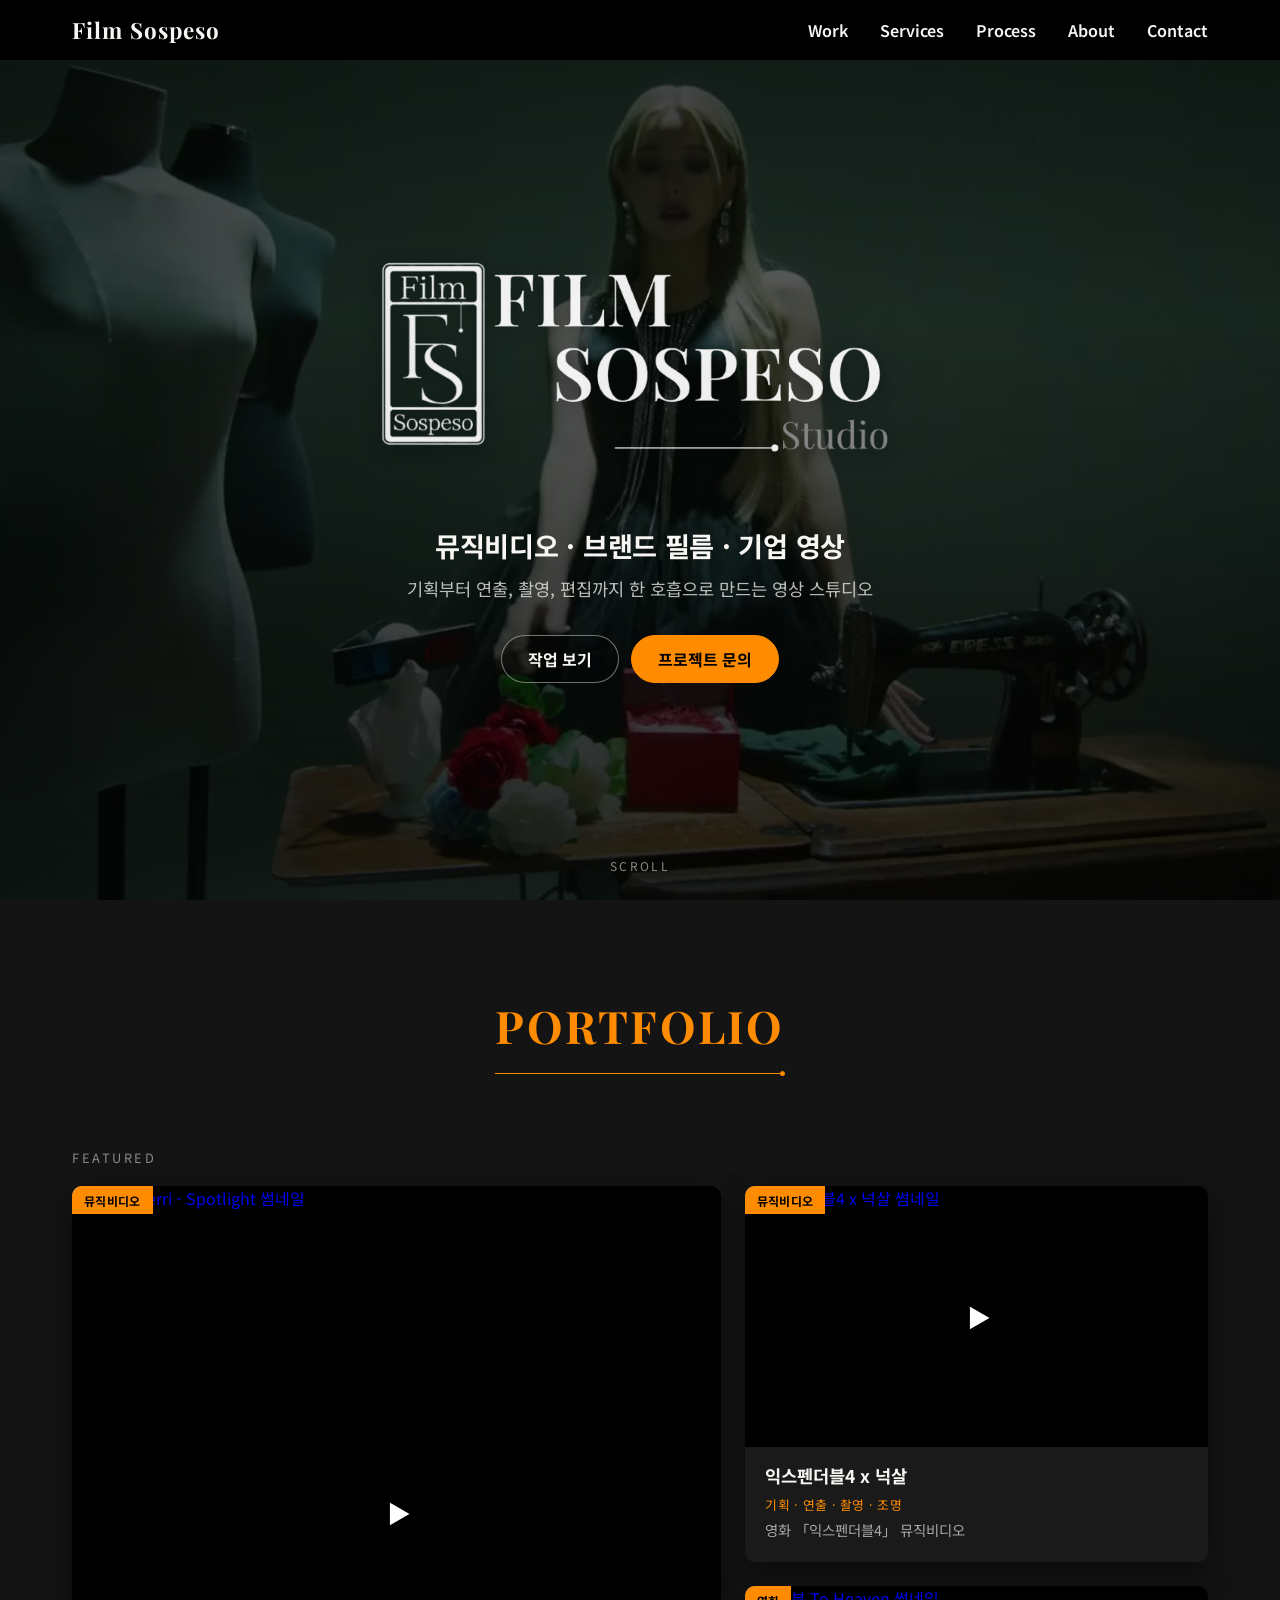
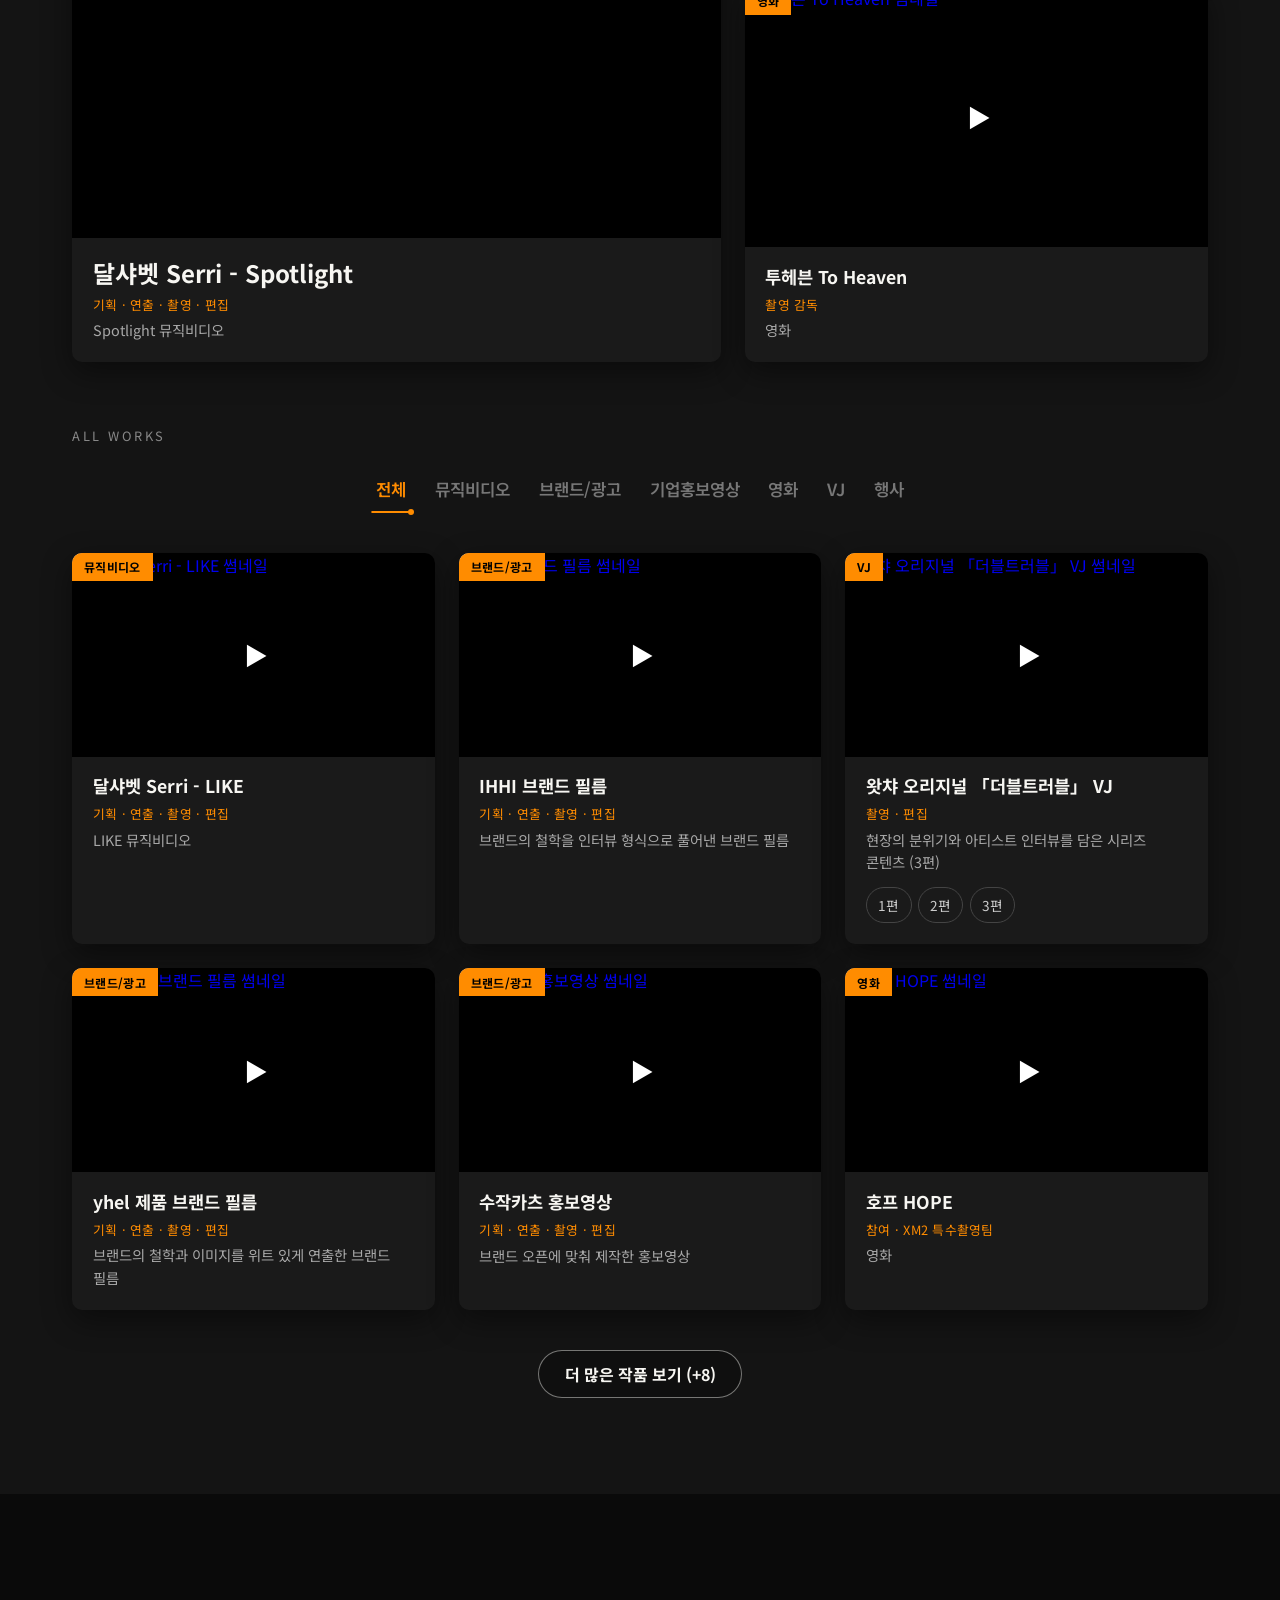
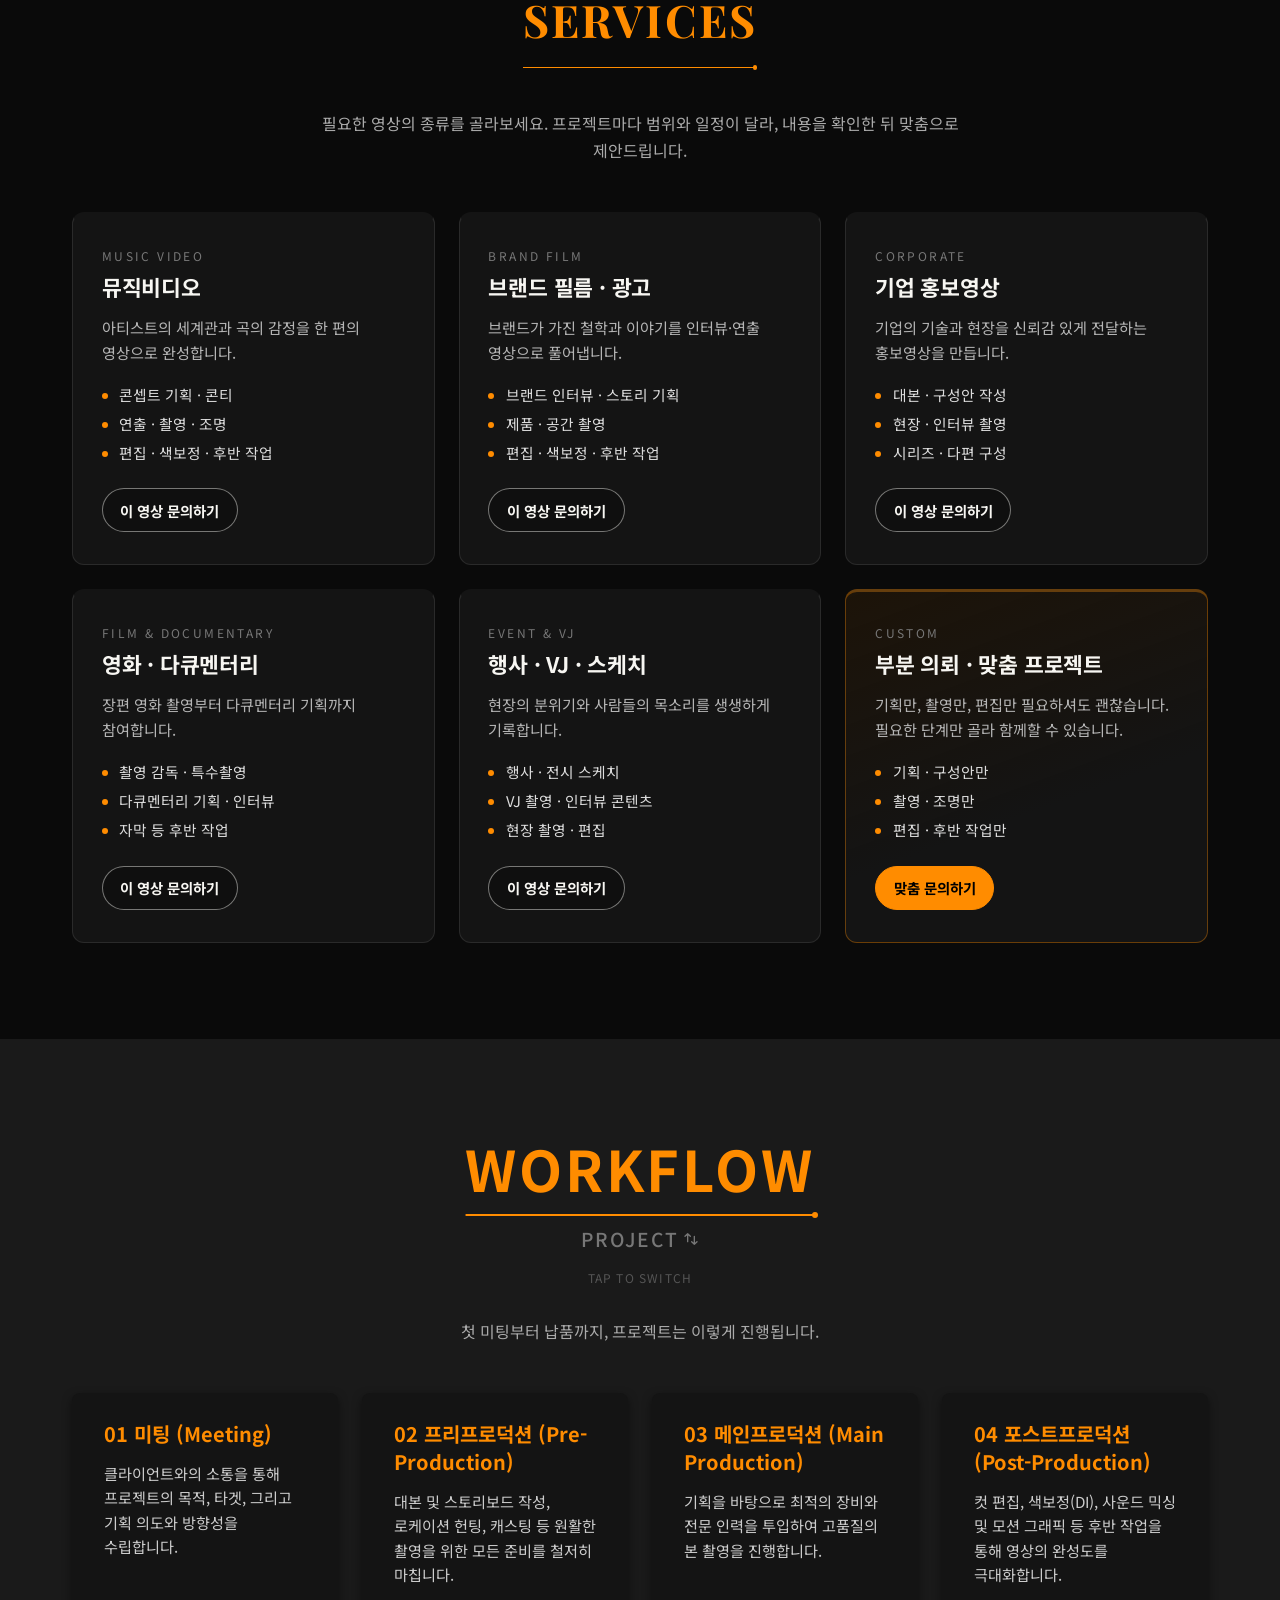
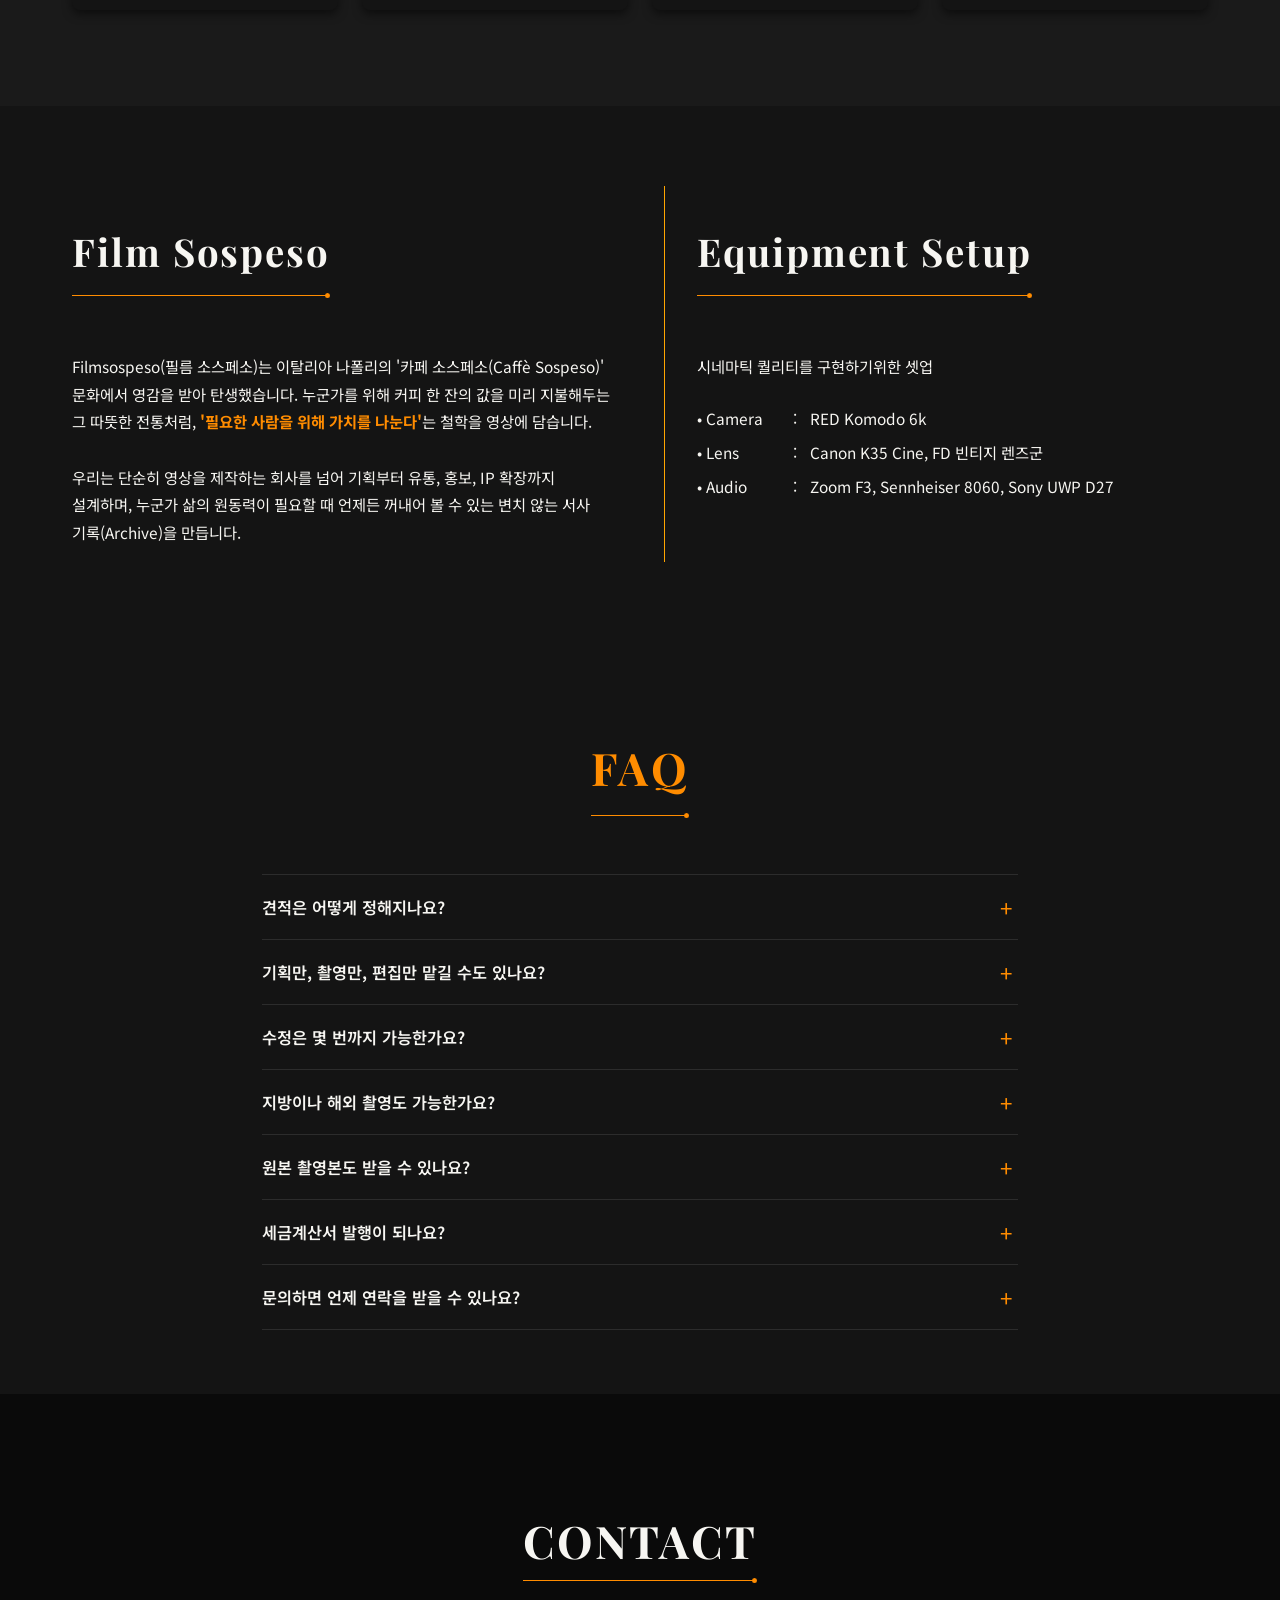
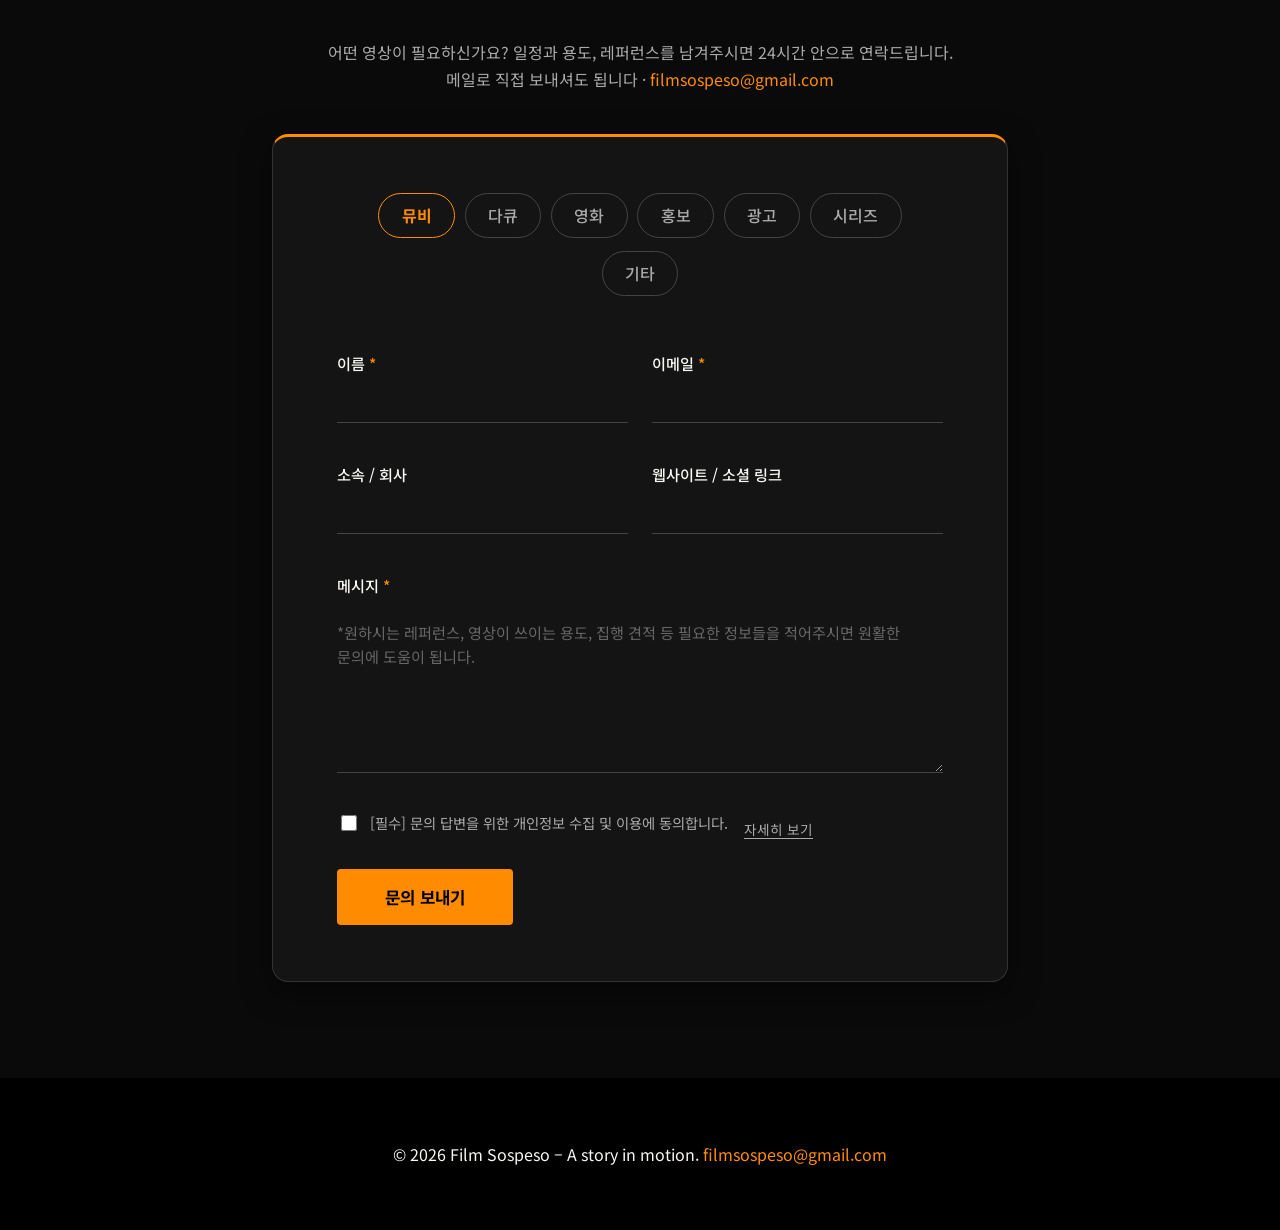
==== commit 494751f6: "Contact form: privacy notice (purpose, items, 1y retention / 5y for contracts, refusal, deletion req" ====
--- a/index.html
+++ b/index.html
@@ -393,6 +393,19 @@
 
     .submit-area { display: flex; flex-direction: column; align-items: flex-start; gap: 1.5rem; width: 100%; margin-top: 1rem; box-sizing: border-box;}
     .agree-label { font-size: 0.9rem; color: #aaa; display: flex; align-items: flex-start; gap: 10px; cursor: pointer; line-height: 1.4; word-break: keep-all; }
+    .agree-row { display: flex; flex-wrap: wrap; align-items: flex-start; gap: 0.4rem 1rem; width: 100%; }
+    .privacy-toggle {
+      background: none; border: 0; padding: 0.15rem 0; color: #aaa; font: inherit; font-size: 0.85rem;
+      text-decoration: underline; text-underline-offset: 3px; cursor: pointer; min-height: 32px;
+    }
+    .privacy-toggle:hover, .privacy-toggle[aria-expanded="true"] { color: var(--accent); }
+    .privacy-detail { width: 100%; box-sizing: border-box; margin-top: -0.6rem; padding: 1rem 1.1rem; border: 1px solid #2c2c2c; border-radius: 6px; background: rgba(255,255,255,0.02); }
+    .privacy-detail dl { display: grid; grid-template-columns: 7.5em 1fr; gap: 0.55rem 1rem; margin: 0; font-size: 0.85rem; line-height: 1.55; color: #aaa; word-break: keep-all; }
+    .privacy-detail dt { color: var(--text-light); font-weight: 600; }
+    .privacy-detail dd { margin: 0; }
+    .privacy-detail strong { color: var(--text-light); }
+    .privacy-detail a { color: var(--accent); }
+    @media (max-width: 560px) { .privacy-detail dl { grid-template-columns: 1fr; gap: 0.15rem; } .privacy-detail dd { margin-bottom: 0.6rem; } }
     .agree-label input[type="checkbox"] { flex-shrink: 0; width: 16px; height: 16px; accent-color: var(--accent); cursor: pointer; margin-top: 2px; }
     
     .submit-btn {
@@ -401,6 +414,13 @@
       transition: opacity 0.3s ease; align-self: flex-start; border-radius: 4px;
     }
     .submit-btn:hover { opacity: 0.8; }
+    .submit-btn:disabled { cursor: progress; opacity: 0.75; }
+    .submit-btn.is-sending::before {
+      content: ""; display: inline-block; width: 0.9em; height: 0.9em; margin-right: 0.55em; vertical-align: -0.12em;
+      border: 2px solid rgba(0,0,0,0.25); border-top-color: #000; border-radius: 50%; animation: btnspin 0.7s linear infinite;
+    }
+    @keyframes btnspin { to { transform: rotate(360deg); } }
+    @media (prefers-reduced-motion: reduce) { .submit-btn.is-sending::before { animation-duration: 2s; } }
 
     /* --- 수정된 토스트 메시지 스타일 (배경 없는 투명 글씨) --- */
     .submit-action-wrapper {
@@ -1172,15 +1192,28 @@
             </div>
 
             <div class="submit-area">
-              <label class="agree-label">
-                <input type="checkbox" name="privacy_agree" required>
-                문의 답변을 위한 개인정보 수집 및 이용에 동의합니다.
-              </label>
+              <div class="agree-row">
+                <label class="agree-label">
+                  <input type="checkbox" name="privacy_agree" required>
+                  <span>[필수] 문의 답변을 위한 개인정보 수집 및 이용에 동의합니다.</span>
+                </label>
+                <button type="button" class="privacy-toggle" aria-expanded="false" aria-controls="privacyDetail">자세히 보기</button>
+              </div>
+              <div class="privacy-detail" id="privacyDetail" hidden>
+                <dl>
+                  <dt>수집 목적</dt><dd>프로젝트 문의 확인 및 답변, 견적·상담 진행</dd>
+                  <dt>수집 항목</dt><dd>필수: 이름, 이메일, 메시지<br>선택: 소속/회사, 웹사이트/소셜 링크, 영상 종류</dd>
+                  <dt>보유 기간</dt><dd>문의 접수일로부터 <strong>1년</strong> 보관 후 파기합니다.<br>계약이 체결된 경우 관련 법령(국세기본법 등)에 따라 거래 기록을 <strong>5년</strong> 보관합니다.</dd>
+                  <dt>보관 방식</dt><dd>Google 서비스(스프레드시트·Gmail)에 저장되며, 접근은 Film Sospeso 담당자로 제한됩니다.</dd>
+                  <dt>동의 거부</dt><dd>동의하지 않으실 수 있으나, 이 경우 문의 접수가 어렵습니다. 이메일로 직접 문의하셔도 됩니다.</dd>
+                  <dt>열람·삭제 요청</dt><dd><a href="mailto:filmsospeso@gmail.com">filmsospeso@gmail.com</a>으로 요청하시면 지체 없이 처리합니다.</dd>
+                </dl>
+              </div>
               
               <!-- 새롭게 수정된 버튼 및 토스트 팝업 래퍼 -->
               <div class="submit-action-wrapper">
                 <button type="submit" class="submit-btn">문의 보내기</button>
-                <span id="toastMessage" class="toast-message"></span>
+                <span id="toastMessage" class="toast-message" role="status" aria-live="polite"></span>
               </div>
               
             </div>
@@ -1409,7 +1442,9 @@
     const scriptURL = 'https://script.google.com/macros/s/AKfycbxr6SZpRmbhQFYG8Cy7xOr36XX3F2YnKMTq9399-SLpgbWKwTNAsw2KvwclAmfaMuQCLw/exec';
 
     // 토스트 메시지를 띄우는 함수
-    function showToast(message, isError = false) {
+    let toastTimer;
+    function showToast(message, isError = false, ms = 3000) {
+      clearTimeout(toastTimer);
       toastMessage.textContent = message;
       if (isError) {
         toastMessage.classList.add('error');
@@ -1419,10 +1454,9 @@
       
       toastMessage.classList.add('show');
       
-      // 3초(3000ms) 뒤에 사라짐
-      setTimeout(() => {
+      toastTimer = setTimeout(() => {
         toastMessage.classList.remove('show');
-      }, 3000);
+      }, ms);
     }
 
     // 🛡️ [보안 추가] 악성 코드 및 스프레드시트 수식 무력화 함수 (XSS & Injection 방지)
@@ -1438,15 +1472,49 @@
       return sanitized;
     }
 
+    // 개인정보 안내 펼치기
+    const privacyToggle = document.querySelector('.privacy-toggle');
+    const privacyDetail = document.getElementById('privacyDetail');
+    privacyToggle.addEventListener('click', () => {
+      const open = privacyToggle.getAttribute('aria-expanded') !== 'true';
+      privacyToggle.setAttribute('aria-expanded', String(open));
+      privacyToggle.textContent = open ? '접기' : '자세히 보기';
+      privacyDetail.hidden = !open;
+    });
+
+    // ⚡ 예열: 문의 영역이 보이거나 폼을 만지면 서버를 미리 깨워 둠 (전송 대기 시간 단축)
+    let lastWarm = 0;
+    function warmUp() {
+      if (Date.now() - lastWarm < 4 * 60 * 1000) return;
+      lastWarm = Date.now();
+      fetch(scriptURL, { method: 'GET', mode: 'no-cors', cache: 'no-store' }).catch(() => {});
+    }
+    contactForm.addEventListener('focusin', warmUp);
+    contactForm.addEventListener('pointerdown', warmUp, { passive: true });
+    if ('IntersectionObserver' in window) {
+      new IntersectionObserver((ents, ob) => {
+        if (ents.some(x => x.isIntersecting)) { warmUp(); ob.disconnect(); }
+      }, { rootMargin: '200px 0px' }).observe(contactForm);
+    }
+
 contactForm.addEventListener('submit', e => {
       e.preventDefault(); // 기본 새로고침 방지
-      
+
       const submitBtn = contactForm.querySelector('.submit-btn');
-      const originalBtnText = submitBtn.textContent;
-      
+      const originalBtnText = '문의 보내기';
+      if (submitBtn.disabled) return;
+
       // 전송 중 버튼 상태 변경
-      submitBtn.textContent = '전송 중...';
+      submitBtn.textContent = '접수 중';
+      submitBtn.classList.add('is-sending');
       submitBtn.disabled = true;
+      toastMessage.classList.remove('show', 'error');
+      const slowNote = setTimeout(() => {
+        toastMessage.textContent = '안전하게 접수하고 있어요. 잠시만 기다려 주세요.';
+        toastMessage.classList.remove('error');
+        toastMessage.classList.add('show');
+      }, 1500);
+      const done = () => { clearTimeout(slowNote); submitBtn.classList.remove('is-sending'); submitBtn.textContent = originalBtnText; submitBtn.disabled = false; };
 
       // 폼 데이터를 가져와서 보안 검사(Sanitize) 실행
       const formData = new FormData(contactForm);
@@ -1465,16 +1533,14 @@
         .then(response => response.json())
         .then(data => {
           if (!data || data.result !== 'success') throw new Error(data && data.reason || 'failed');
-          showToast('문의가 접수되었습니다. 24시간 안으로 연락드리겠습니다!');
+          done();
+          showToast('문의가 접수되었습니다. 24시간 안으로 연락드리겠습니다!', false, 6000);
           contactForm.reset(); // 폼 내용 비우기
-          submitBtn.textContent = originalBtnText;
-          submitBtn.disabled = false;
         })
         .catch(error => {
           console.error('Error!', error.message);
-          showToast('일시적인 오류가 발생했습니다. 다시 시도해주세요.', true);
-          submitBtn.textContent = originalBtnText;
-          submitBtn.disabled = false;
+          done();
+          showToast('일시적인 오류가 발생했습니다. 다시 시도해주세요.', true, 6000);
         });
     });
   </script>
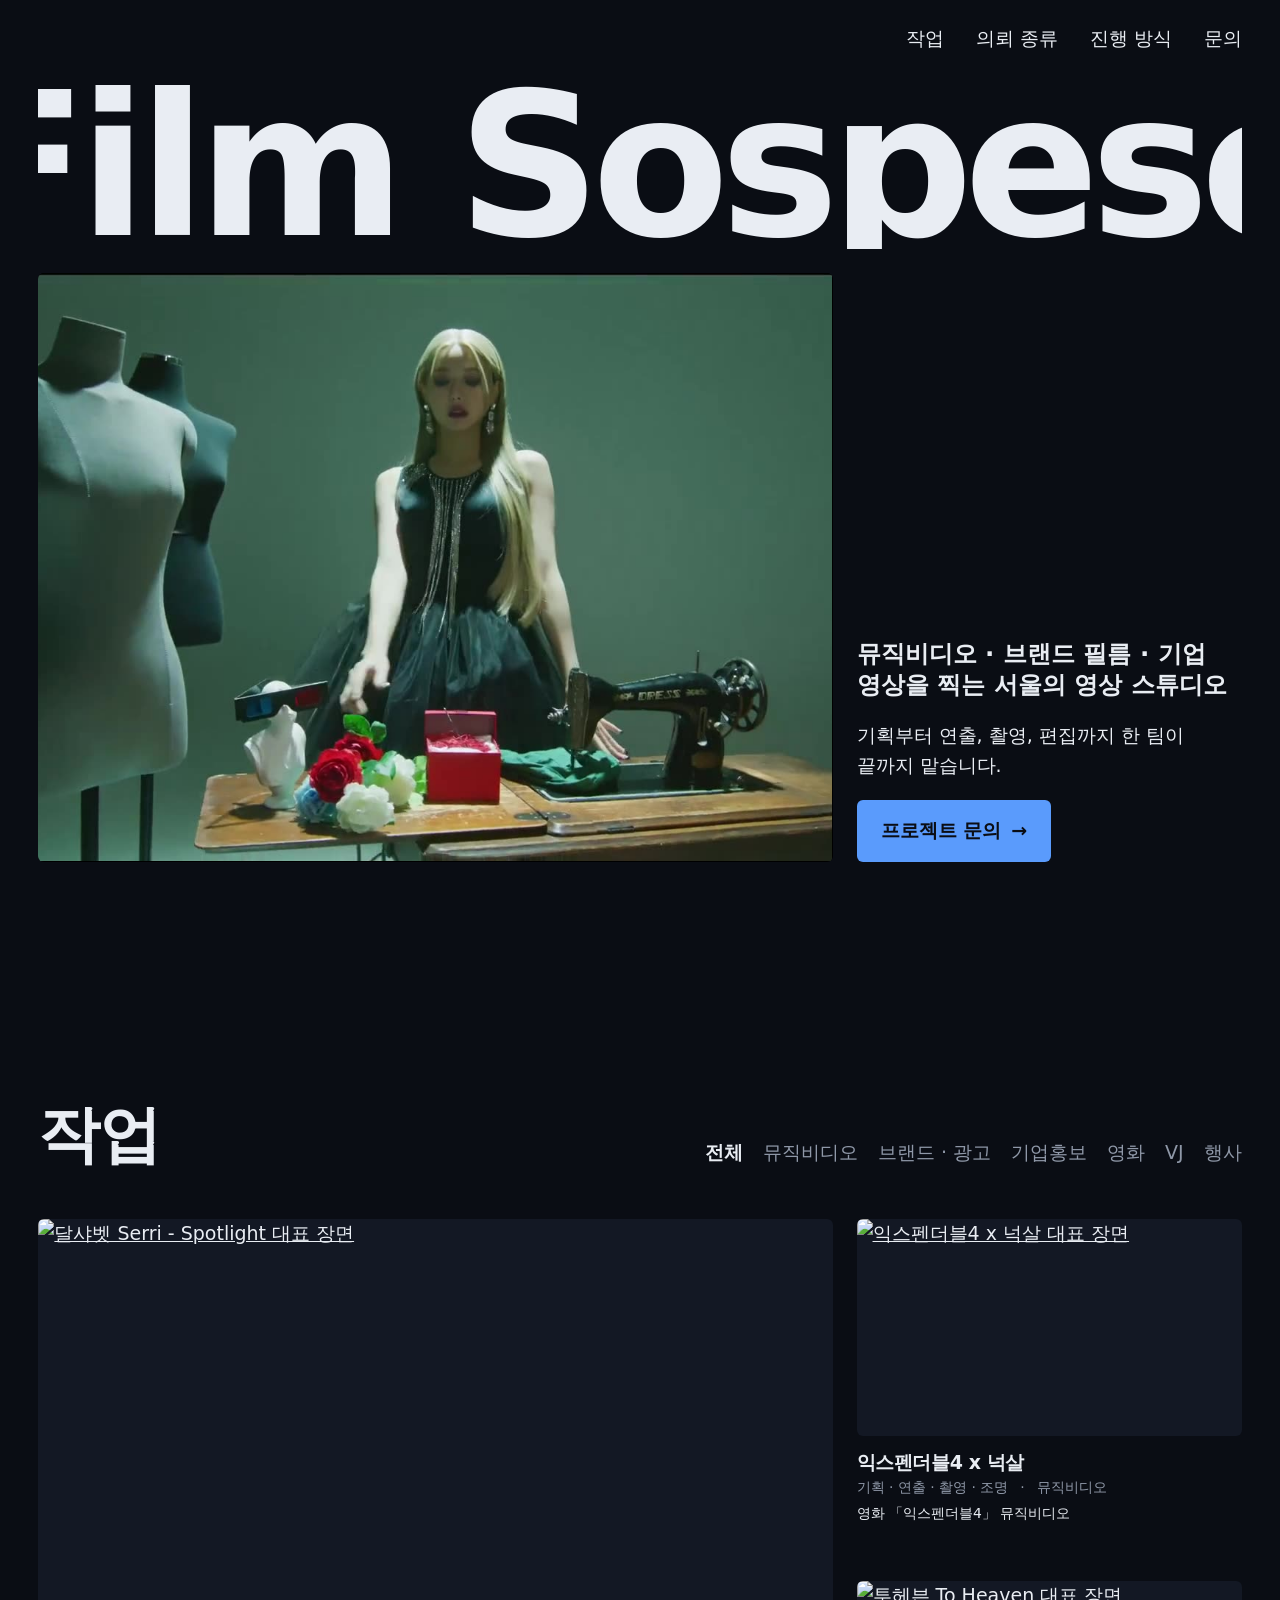
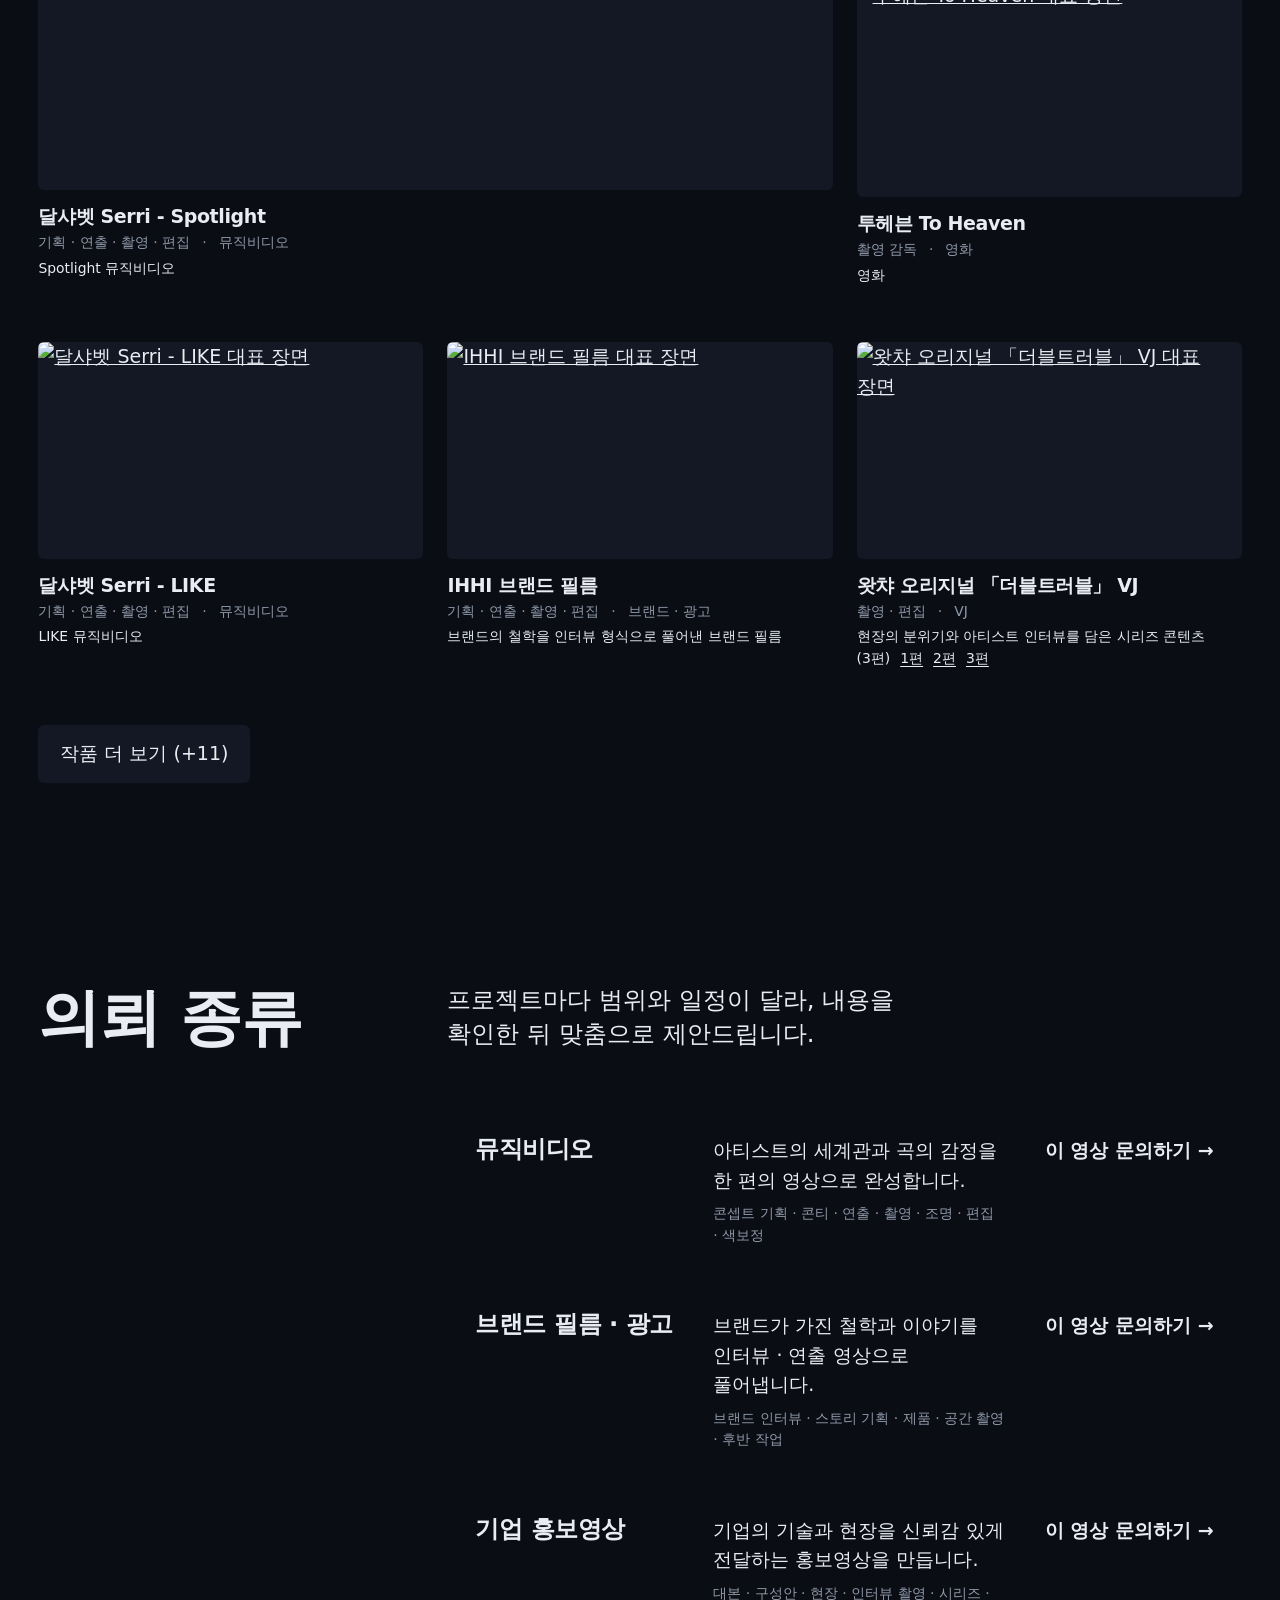
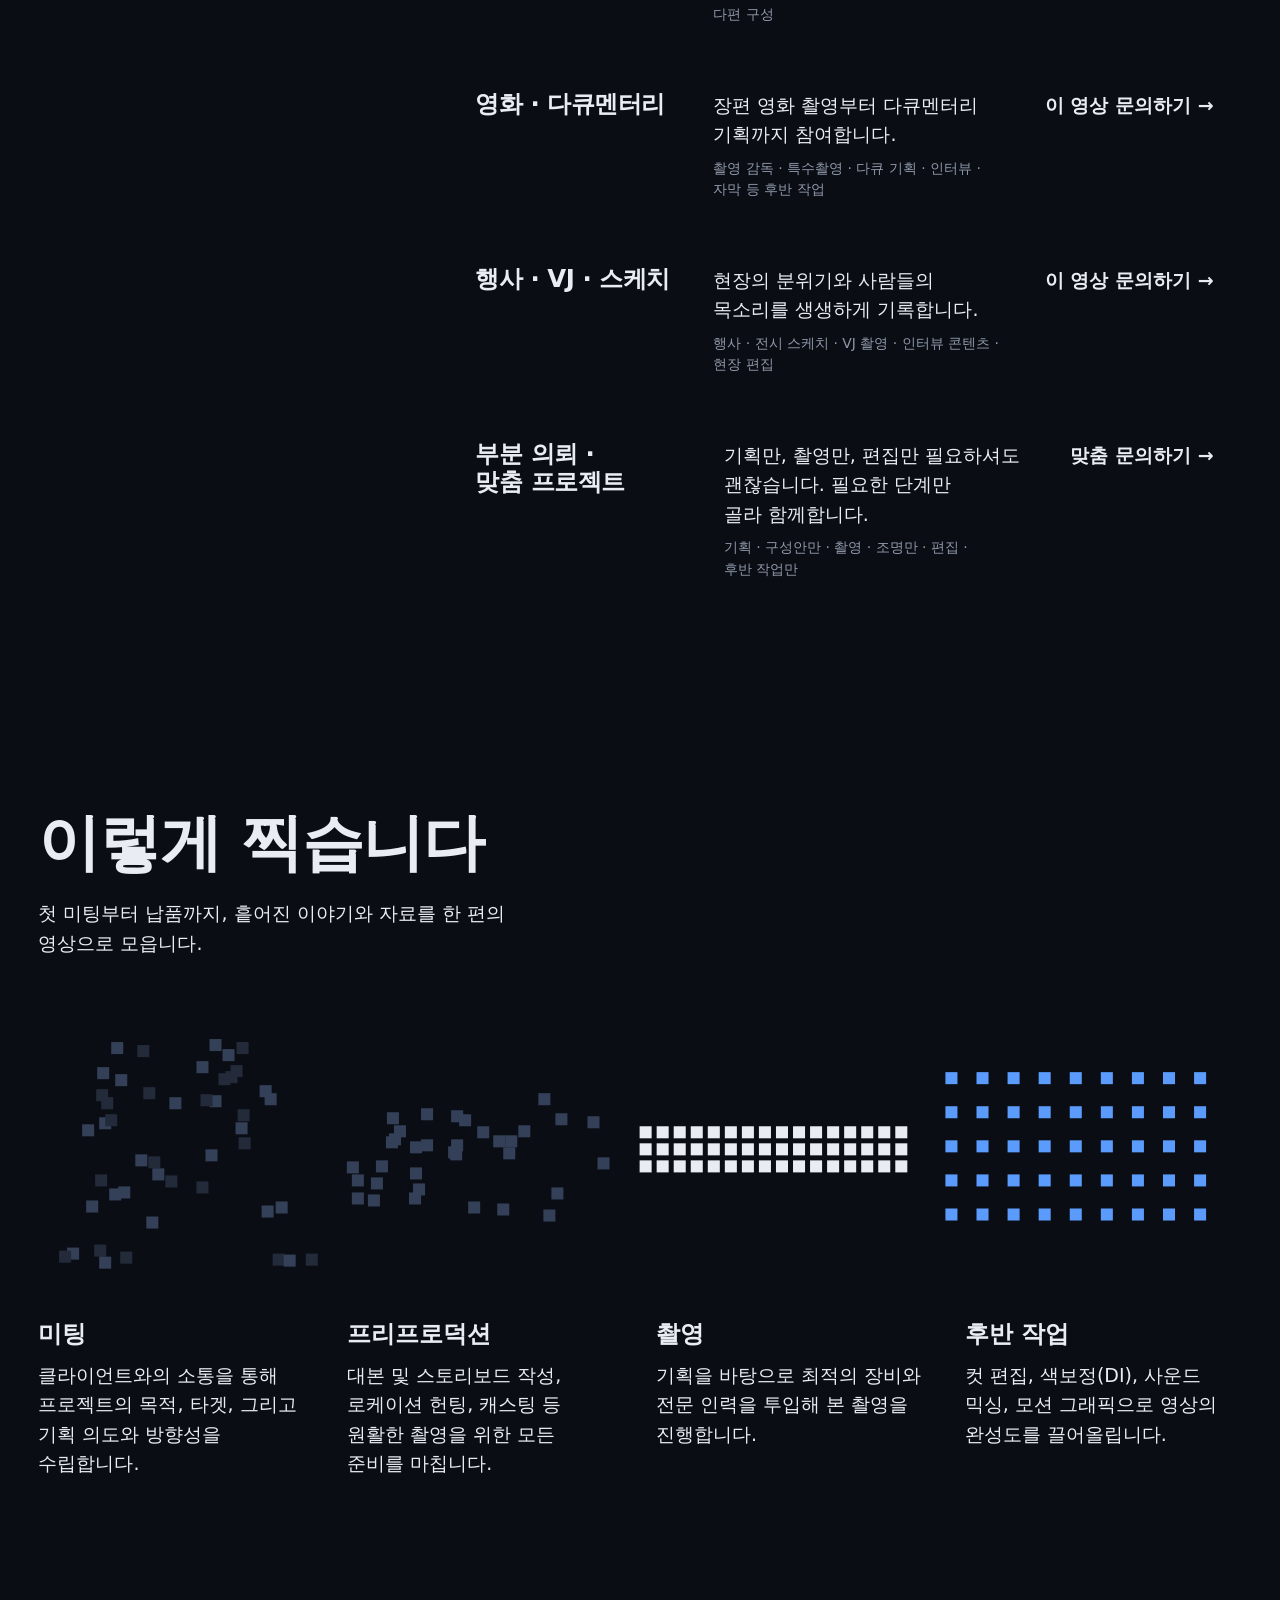
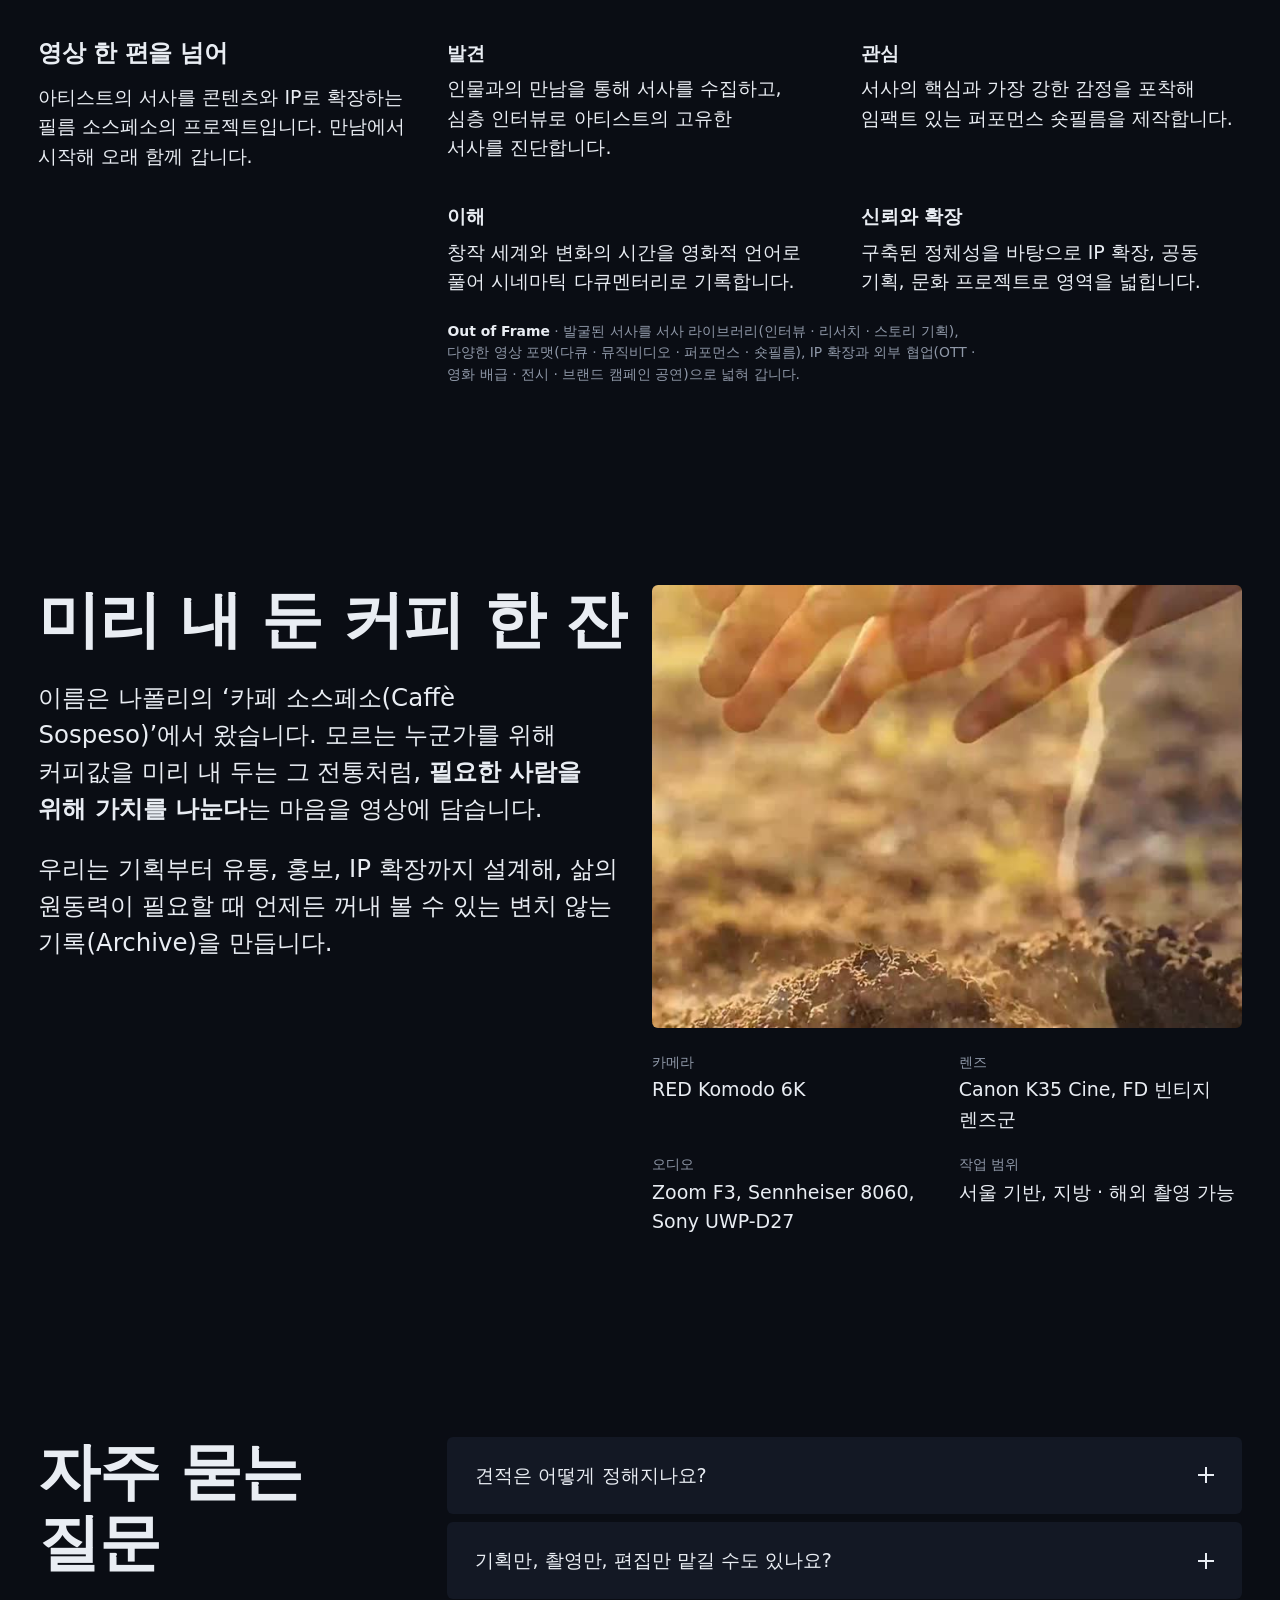
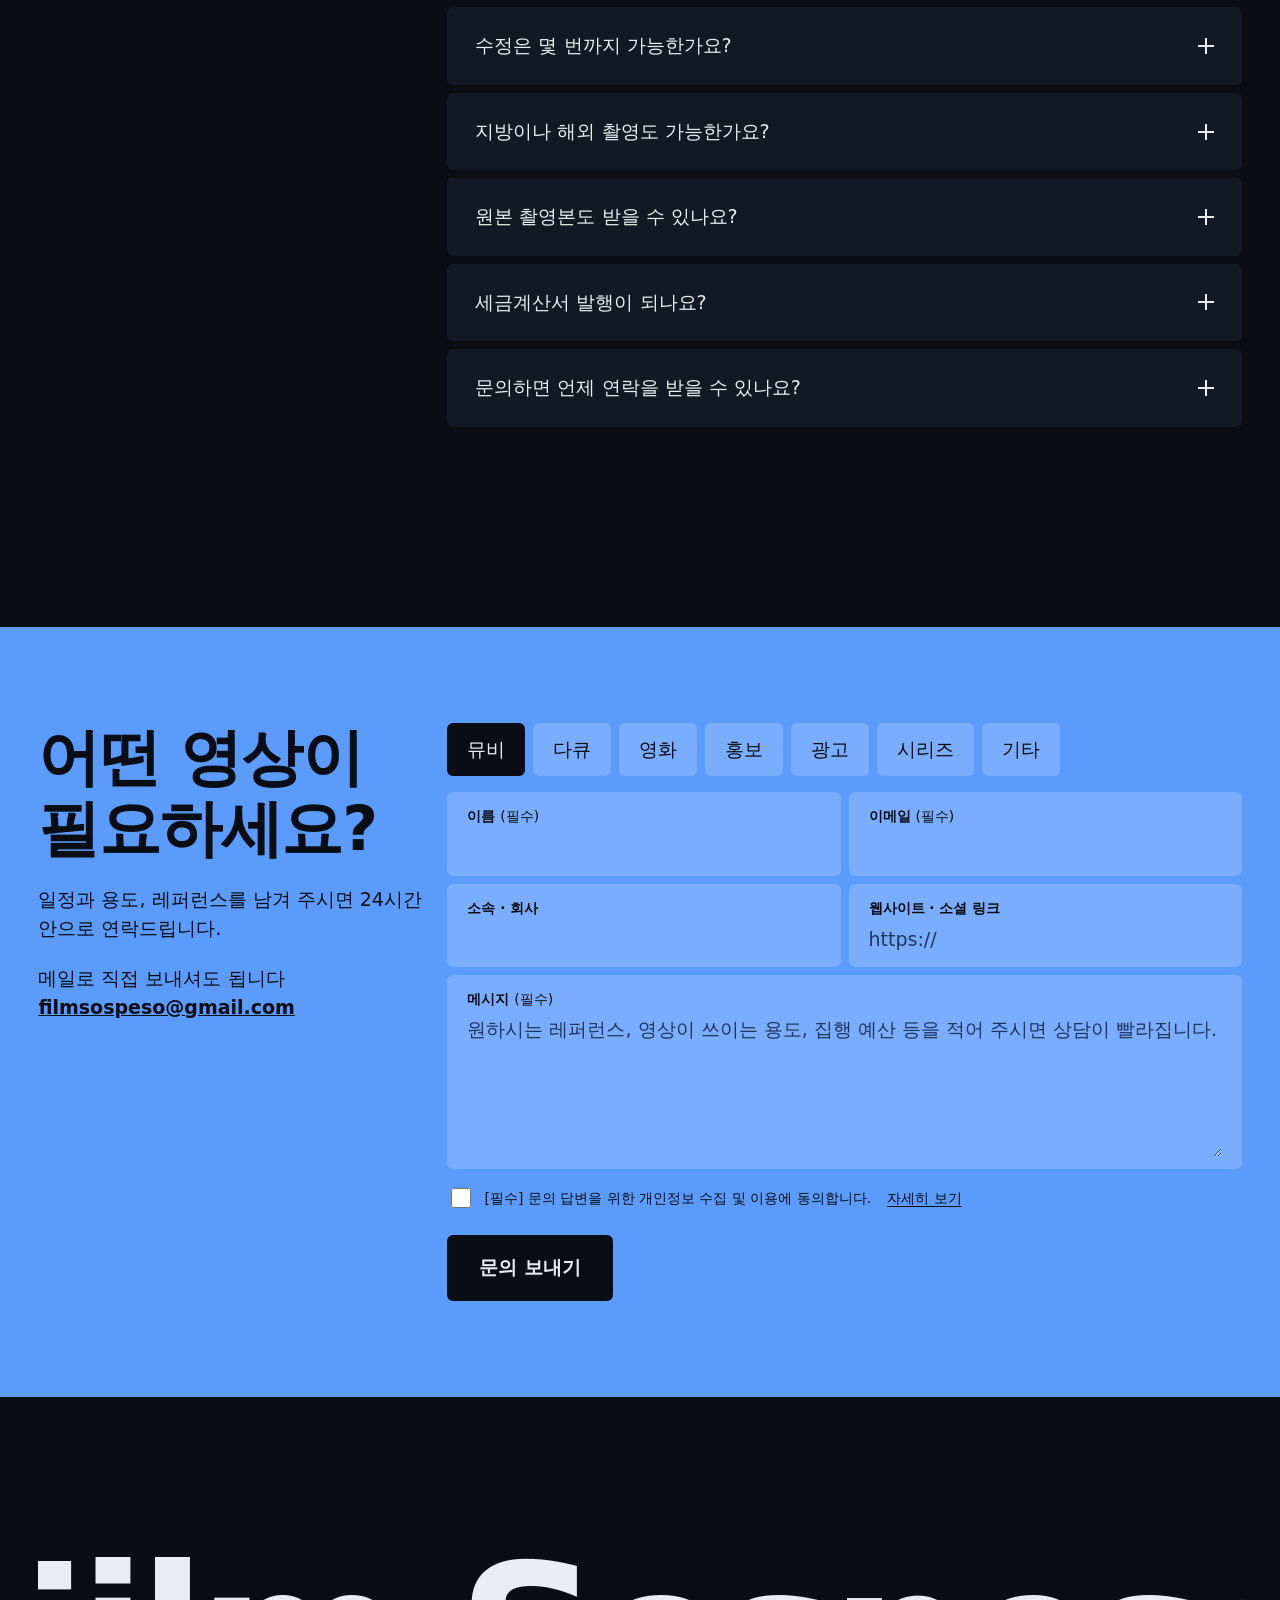
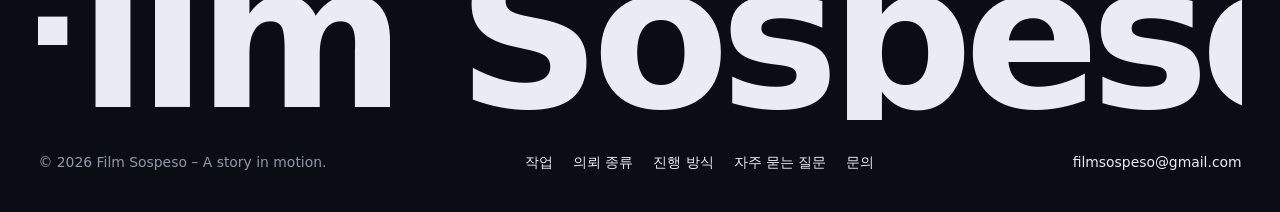
==== commit 023b90a7: "홈페이지 디자인 개편: 템플릿 느낌 걷어내고 심플하게 - 주황 + Playfair 세리프, 섹션마다 반복되던 가운데 제목 · 점 밑줄, 영문 작은 라벨, 똑같은 카드 6장 · 번호" ====
--- a/index.html
+++ b/index.html
@@ -31,1176 +31,608 @@
   {"@context": "https://schema.org", "@type": "FAQPage", "mainEntity": [{"@type": "Question", "name": "견적은 어떻게 정해지나요?", "acceptedAnswer": {"@type": "Answer", "text": "영상 길이, 촬영 회차와 장소, 출연, 후반 작업 범위에 따라 달라집니다. 문의를 남겨주시면 내용을 검토해 프로젝트에 맞는 견적을 안내드립니다."}}, {"@type": "Question", "name": "기획만, 촬영만, 편집만 맡길 수도 있나요?", "acceptedAnswer": {"@type": "Answer", "text": "네, 가능합니다. 필요한 단계만 골라 의뢰하실 수 있습니다."}}, {"@type": "Question", "name": "수정은 몇 번까지 가능한가요?", "acceptedAnswer": {"@type": "Answer", "text": "프로젝트 규모와 일정에 맞춰 계약 시 협의해 정합니다."}}, {"@type": "Question", "name": "지방이나 해외 촬영도 가능한가요?", "acceptedAnswer": {"@type": "Answer", "text": "가능합니다. 이동·숙박 등 출장비는 별도로 산정됩니다."}}, {"@type": "Question", "name": "원본 촬영본도 받을 수 있나요?", "acceptedAnswer": {"@type": "Answer", "text": "원본 제공 여부와 범위는 별도로 협의합니다."}}, {"@type": "Question", "name": "세금계산서 발행이 되나요?", "acceptedAnswer": {"@type": "Answer", "text": "네, 세금계산서 발행 가능합니다."}}, {"@type": "Question", "name": "문의하면 언제 연락을 받을 수 있나요?", "acceptedAnswer": {"@type": "Answer", "text": "문의를 남겨주시면 24시간 안으로 연락드립니다."}}]}
   </script>
 
-  <!-- 구글 웹 폰트 -->
-  <link rel="preconnect" href="https://fonts.googleapis.com">
-  <link rel="preconnect" href="https://fonts.gstatic.com" crossorigin>
-  <link href="https://fonts.googleapis.com/css2?family=Noto+Sans+KR:wght@300;500;700&family=Playfair+Display:ital,wght@0,400;0,700;1,400&display=swap" rel="stylesheet">
+  <!-- 글꼴: 영문 General Sans + 한글 Pretendard -->
+  <link rel="preconnect" href="https://api.fontshare.com">
+  <link rel="preconnect" href="https://cdn.fontshare.com" crossorigin>
+  <link rel="preconnect" href="https://cdn.jsdelivr.net" crossorigin>
+  <link href="https://api.fontshare.com/v2/css?f[]=general-sans@400,500,700&display=swap" rel="stylesheet">
+  <link href="https://cdn.jsdelivr.net/gh/orioncactus/pretendard@v1.3.9/dist/web/variable/pretendardvariable-dynamic-subset.min.css" rel="stylesheet">
 
   <style>
+    /* ===== 디자인 기준값 (2026-11 개편 · 심플판): 남색 바탕, 흰 글자, 콘플라워 블루 한 색 ===== */
     :root {
-      --accent: #ff8c00;         
-      --accent-light: #ffa500;
-      --bg-dark: #141414;        
-      --bg-darker: #0a0a0a;
-      --bg-lighter: #1a1a1a;
-      --text-light: #F7F6F2;     
-      
-      --font-base: 'Noto Sans KR', sans-serif;
-      --font-display: 'Playfair Display', serif;
-    }
-
-    html { scroll-behavior: smooth; }
-
-    html, body {
-      margin: 0; padding: 0;
-      font-family: var(--font-base);
-      color: var(--text-light);
-      background-color: var(--bg-dark);
-      word-break: keep-all; 
-      overflow-wrap: break-word;
-    }
-
+      --bg: #0a0d14;
+      --surface: #131824;
+      --surface-2: #1b2232;
+      --ink: #e9edf3;
+      --muted: #8f98a8;
+      --accent: #5a9bfc;
+      --accent-ink: #0a0d14;
+      --margin: clamp(16px, 3vw, 40px);
+      --gap: 8px;
+      --radius: 6px;
+      --font: 'General Sans', 'Pretendard Variable', Pretendard, system-ui, -apple-system, 'Apple SD Gothic Neo', sans-serif;
+      --step-small: clamp(0.8125rem, 0.79rem + 0.1vw, 0.875rem);
+      --step-body: clamp(1.0625rem, 1rem + 0.25vw, 1.1875rem);
+      --step-sub: clamp(1.25rem, 1.05rem + 0.6vw, 1.75rem);
+      --step-head: clamp(2rem, 1.3rem + 3.2vw, 4rem);
+      --step-display: clamp(56px, 15.6vw, 300px);
+      --ease: cubic-bezier(.2, .7, .2, 1);
+    }
     *, *::before, *::after { box-sizing: border-box; }
-
-    .logo, h1, h2, h3 { font-family: var(--font-display); letter-spacing: 0.05em; }
-
-    /* ---------- 헤더 ---------- */
-    header {
-      position: fixed; top: 0; left: 0; right: 0; height: 60px;
-      background: #000; display: flex; justify-content: center; z-index: 100;
-    }
-    .header-inner {
-      display: flex; align-items: center; justify-content: space-between;
-      width: 100%; max-width: 1200px; padding: 0 2rem;
-    }
-    header .logo { font-weight: 700; font-size: 1.4rem; color: var(--text-light); text-decoration: none; display: inline-flex; align-items: center; min-height: 44px; }
-    .logo-mark { display: none; border-radius: 4px; }
-    
-    header nav { display: flex; align-items: center; position: relative; }
-    header nav a {
-      position: relative; margin-left: 2rem; text-decoration: none;
-      color: var(--text-light); font-weight: 600; padding: 0.8rem 0;
-      transition: color 0.3s ease; text-transform: capitalize;
-    }
-    header nav a:hover, header nav a.active { color: var(--accent); }
-    
-    header nav a::after {
-      content: ''; position: absolute; left: 50%; bottom: 0.5rem; width: 0; height: 2px;
-      background-color: var(--accent); transform: translateX(-50%); transition: width 0.3s ease-out; border-radius: 2px;
-    }
-    header nav a::before {
-      content: ''; position: absolute; left: 50%; bottom: calc(0.5rem - 2px); width: 6px; height: 6px;
-      background-color: var(--accent); border-radius: 50%; opacity: 0; transform: translateX(-50%);
-      transition: opacity 0.3s ease, left 0.3s ease-out; z-index: 1;
-    }
-    header nav a:hover::after, header nav a.active::after { width: 100%; }
-    header nav a:hover::before, header nav a.active::before { opacity: 1; left: 100%; }
-
-    header nav a.play-anim::after { animation: expandLine 0.4s ease-out forwards; }
-    header nav a.play-anim::before { animation: moveDot 0.4s ease-out forwards; }
-
-    @keyframes expandLine { 0% { width: 0; } 100% { width: 100%; } }
-    @keyframes moveDot { 0% { left: 50%; opacity: 0; } 100% { left: 100%; opacity: 1; } }
-
-    /* ---------- 타이틀 그룹 및 공통 그래픽 모티프 ---------- */
-    .title-group { display: inline-flex; flex-direction: column; align-items: stretch; width: max-content; max-width: 100%; }
-    .featured .title-group { margin: 0 auto; }
-    .motif-line { display: flex; align-items: center; justify-content: center; margin: 0.5rem 0 2.5rem 0; width: 100%; }
-    .motif-line::before { content: ''; display: block; width: 100%; height: 1px; background-color: var(--accent); }
-    .motif-line::after { content: ''; display: block; width: 5px; height: 5px; border-radius: 50%; background-color: var(--accent); margin-left: -1px; }
-
-    /* ---------- Hero Section ---------- */
-    #home {
-      position: relative; width: 100vw; max-width: 100%; min-height: 100vh;
-      margin: 0; padding: 0; overflow: hidden; background-color: #000;
-      display: flex; align-items: center; justify-content: center;
-    }
-    #home video#hero-video {
-      position: absolute; inset: 0; width: 100%; height: 100%; object-fit: cover;
-      object-position: center center; opacity: 0.3; z-index: 0; pointer-events: none;
-    }
-    .hero-content {
-      position: relative; z-index: 1; max-width: 90%; text-align: center;
-      display: flex; flex-direction: column; align-items: center; justify-content: center;
-    }
-    .hero-logo-img { max-width: 80vw; width: 520px; height: auto; object-fit: contain; opacity: 0.95; filter: drop-shadow(0px 4px 10px rgba(0,0,0,0.5)); }
-    #home video#hero-video { opacity: 0.38; }
-    #home::after { content: ''; position: absolute; inset: 0; background: linear-gradient(180deg, rgba(0,0,0,0.35) 0%, rgba(0,0,0,0) 35%, rgba(0,0,0,0.55) 100%); z-index: 0; pointer-events: none; }
-    .hero-title { font-family: var(--font-base); font-size: clamp(1.15rem, 2.4vw, 1.7rem); font-weight: 700; letter-spacing: -0.01em; margin: 2.2rem 0 0.6rem; line-height: 1.45; color: var(--text-light); }
-    .hero-sub { margin: 0; color: rgba(247,246,242,0.75); font-size: clamp(0.95rem, 1.5vw, 1.1rem); line-height: 1.6; }
-    .hero-cta { display: flex; gap: 0.8rem; justify-content: center; flex-wrap: wrap; margin-top: 2rem; }
-    .btn { display: inline-flex; align-items: center; justify-content: center; min-height: 48px; padding: 0 1.6rem; border-radius: 999px; font-family: var(--font-base); font-weight: 700; font-size: 1rem; text-decoration: none; transition: background 0.25s, color 0.25s, border-color 0.25s, transform 0.25s; cursor: pointer; }
-    .btn-primary { background: var(--accent); color: #000; border: 1px solid var(--accent); }
-    .btn-primary:hover { background: var(--accent-light); transform: translateY(-2px); }
-    .btn-ghost { background: rgba(0,0,0,0.25); color: var(--text-light); border: 1px solid rgba(247,246,242,0.45); }
-    .btn-ghost:hover { border-color: var(--text-light); transform: translateY(-2px); }
-    .scroll-cue { position: absolute; bottom: 1.6rem; left: 50%; transform: translateX(-50%); z-index: 1; color: rgba(247,246,242,0.55); font-size: 0.75rem; letter-spacing: 0.2em; text-decoration: none; }
-    section[id] { scroll-margin-top: 64px; }
-    :focus-visible { outline: 2px solid var(--accent); outline-offset: 3px; }
-
-    /* ---------- 각 섹션 기본 스타일 ---------- */
-    section { padding: 5rem 2rem; max-width: 1200px; margin: 0 auto; }
-    h2, h3 { color: var(--text-light); margin-bottom: 1rem; }
-    h2 { font-size: clamp(2.5rem, 4vw, 4rem); text-transform: uppercase; text-align: center; margin-bottom: 3rem; }
-    h3 { font-size: clamp(1.8rem, 3vw, 2.5rem); }
-
-    /* ---------- Project (PORTFOLIO) Carousel ---------- */
-    #project { background-color: var(--bg-dark); max-width: 100%; padding: 6rem 0; }
-    #project .featured { max-width: 1200px; margin: 0 auto 2rem; text-align: center; padding: 0 2rem; }
-    #project .featured h3 { margin-bottom: 0.5rem; font-size: clamp(2rem, 3.5vw, 3rem); color: var(--accent); }
-
-    .filter-buttons {
-      position: relative; z-index: 10; display: flex; flex-wrap: wrap;
-      justify-content: center; gap: 0.2rem 1.2rem; margin-bottom: 2.5rem;
-    }
-    .filter-btn {
-      position: relative; background: transparent; border: none; color: #777;
-      padding: 0.75rem 0.3rem; min-height: 44px; cursor: pointer; font-size: 1.05rem; font-weight: 600;
-      transition: color 0.3s ease; -webkit-tap-highlight-color: transparent; font-family: var(--font-base);
-    }
-    .filter-btn:hover { color: var(--text-light); }
-    .filter-btn.active { color: var(--accent); }
-    .filter-btn::after {
-      content: ''; position: absolute; left: 50%; bottom: 0; width: 0; height: 2px;
-      background-color: var(--accent); transform: translateX(-50%); transition: width 0.3s ease-out; border-radius: 2px;
-    }
-    .filter-btn::before {
-      content: ''; position: absolute; left: 50%; bottom: -2px; width: 6px; height: 6px;
-      background-color: var(--accent); border-radius: 50%; opacity: 0; transform: translateX(-50%); transition: opacity 0.3s ease, left 0.3s ease-out;
-    }
-    .filter-btn:hover::after, .filter-btn.active::after { width: 100%; }
-    .filter-btn:hover::before, .filter-btn.active::before { opacity: 1; left: 100%; }
-    
-    .work-inner { max-width: 1200px; margin: 0 auto; padding: 0 2rem; }
-    .featured-grid { display: grid; grid-template-columns: 1.4fr 1fr; grid-template-rows: auto auto; gap: 1.5rem; margin-bottom: 4rem; }
-    .featured-grid .portfolio-item:first-child { grid-row: span 2; }
-    .featured-grid .portfolio-item:first-child .proj-title { font-size: 1.5rem; }
-    .featured-grid .portfolio-item:first-child .video-wrapper { aspect-ratio: auto; flex: 1 1 auto; min-height: 320px; }
-    .featured-grid .portfolio-item:first-child figcaption { flex-grow: 0; }
-    .work-grid { display: grid; grid-template-columns: repeat(3, 1fr); gap: 1.5rem; }
-    .portfolio-item {
-      margin: 0; background: #1a1a1a; border-radius: 10px; overflow: hidden; display: flex; flex-direction: column;
-      box-shadow: 0 10px 30px rgba(0,0,0,0.45); transition: transform 0.3s ease;
-    }
-    .portfolio-item:hover { transform: translateY(-4px); }
-    .portfolio-item[hidden] { display: none; }
-    .video-wrapper { position: relative; display: block; width: 100%; aspect-ratio: 16 / 9; background: #000; cursor: pointer; text-decoration: none; overflow: hidden; }
-    .video-wrapper img { position: absolute; inset: 0; width: 100%; height: 100%; object-fit: cover; transition: opacity 0.3s, transform 0.6s; }
-    .video-wrapper:hover img { opacity: 0.8; transform: scale(1.03); }
-    .badge {
-      position: absolute; top: 0; left: 0; background-color: var(--accent); color: #000; font-weight: 700;
-      font-size: 0.75rem; padding: 0.35rem 0.75rem; letter-spacing: 0.03em; z-index: 2;
-    }
-    .play-btn {
-      position: absolute; top: 50%; left: 50%; transform: translate(-50%, -50%); width: 58px; height: 58px;
-      background: rgba(0,0,0,0.65); border-radius: 50%; display: flex; align-items: center; justify-content: center; pointer-events: none; transition: background 0.3s; z-index: 2;
-    }
-    .play-btn::after { content: '▶'; color: #fff; font-size: 1.5rem; margin-left: 5px; }
-    .video-wrapper:hover .play-btn { background: var(--accent); }
-    .portfolio-item figcaption { padding: 1.1rem 1.3rem 1.3rem; display: flex; flex-direction: column; gap: 0.35rem; flex-grow: 1; }
-    .proj-title { font-size: 1.1rem; font-weight: 700; color: var(--text-light); margin: 0; line-height: 1.4; }
-    .proj-desc { font-size: 0.9rem; color: #a8a8a8; margin: 0; line-height: 1.55; }
-    .proj-role { font-size: 0.8rem; color: var(--accent); margin: 0; letter-spacing: 0.02em; }
-    .episodes { display: flex; flex-wrap: wrap; gap: 0.4rem; margin-top: 0.5rem; }
-    .episodes a { min-width: 40px; min-height: 36px; display: inline-flex; align-items: center; justify-content: center; padding: 0 0.7rem; border: 1px solid #444; border-radius: 999px; color: #ccc; font-size: 0.85rem; text-decoration: none; }
-    .episodes a:hover { border-color: var(--accent); color: var(--accent); }
-    .work-label { font-size: 0.8rem; letter-spacing: 0.2em; color: #888; text-transform: uppercase; margin: 0 0 1.2rem; }
-    .more-wrap { text-align: center; margin-top: 2.5rem; }
-    .collapse-fab {
-      position: fixed; left: 50%; bottom: calc(1.5rem + env(safe-area-inset-bottom, 0px)); z-index: 95;
-      transform: translate(-50%, 160%); opacity: 0; visibility: hidden; pointer-events: none; transition: transform 0.3s ease, opacity 0.3s ease, visibility 0.3s; display: inline-flex; align-items: center; gap: 0.4rem;
-      min-height: 46px; padding: 0 1.4rem; border-radius: 999px; border: 1px solid rgba(255,140,0,0.6);
-      background: rgba(10,10,10,0.92); color: var(--accent); font-family: var(--font-base); font-weight: 700; font-size: 0.95rem;
-      cursor: pointer; box-shadow: 0 8px 24px rgba(0,0,0,0.5); backdrop-filter: blur(8px); -webkit-backdrop-filter: blur(8px);
-    }
-    .collapse-fab.show { transform: translate(-50%, 0); opacity: 1; visibility: visible; pointer-events: auto; }
-    .collapse-fab:hover { background: rgba(255,140,0,0.15); }
-    @media (max-width: 768px) {
-      .collapse-fab { bottom: calc(5.2rem + env(safe-area-inset-bottom, 0px)); }   /* 모바일 문의 버튼 위에 */
-    }
-
-    /* ---------- Process (Project & Workflow) Toggle Section ---------- */
-    #process { background-color: var(--bg-lighter); max-width: 100%; padding-bottom: 6rem; }
-    .section-inner { max-width: 1200px; margin: 0 auto; padding: 0 2rem; }
-    .process-title-toggles { display: flex; flex-direction: column; align-items: center; margin: 0 auto 4rem; cursor: pointer; user-select: none; -webkit-tap-highlight-color: transparent; background: none; border: 0; color: inherit; font: inherit; padding: 0.5rem 1rem; }
-    .process-title-toggles > span { display: block; }
-    .process-lead { text-align: center; color: #aaa; max-width: 640px; margin: -2.5rem auto 3rem; line-height: 1.7; font-size: 1rem; }
-    .main-toggle-text {
-      position: relative; color: var(--accent); font-size: clamp(2rem, 5vw, 3.5rem); font-weight: 700; text-transform: uppercase; 
-      letter-spacing: 0.05em; padding-bottom: 0.5rem; transition: opacity 0.3s ease; font-family: var(--font-base);
-    }
-    .main-toggle-text::after {
-      content: ''; position: absolute; left: 50%; bottom: 0; width: 100%; height: 2px; background-color: var(--accent); transform: translateX(-50%); border-radius: 2px;
-    }
-    .main-toggle-text::before {
-      content: ''; position: absolute; left: 50%; bottom: -2px; width: 6px; height: 6px; border-radius: 50%; background-color: var(--accent); opacity: 0; transform: translateX(-50%);
-    }
-    .main-toggle-text.play-anim::after { animation: expandLine 0.4s ease-out forwards; }
-    .main-toggle-text.play-anim::before { animation: moveDot 0.4s ease-out forwards; }
-    
-    .sub-toggle-group { display: flex; align-items: center; gap: 8px; margin-top: 0.6rem; transition: transform 0.3s ease; }
-    .sub-toggle-text { color: #777; font-size: clamp(0.9rem, 2vw, 1.2rem); font-weight: 500; text-transform: uppercase; letter-spacing: 0.1em; transition: color 0.3s ease; font-family: var(--font-base); }
-    .swap-icon { color: #777; transition: color 0.3s ease, transform 0.3s ease; }
-
-    .process-title-toggles:hover .sub-toggle-group { transform: translateY(-2px); }
-    .process-title-toggles:hover .sub-toggle-text, .process-title-toggles:hover .swap-icon { color: var(--text-light); }
-    .process-title-toggles:hover .swap-icon { transform: scale(1.1); }
-    .click-hint { font-size: 0.75rem; color: #555; margin-top: 1rem; letter-spacing: 0.1em; text-transform: uppercase; animation: pulseHint 2s infinite ease-in-out; }
-    @keyframes pulseHint { 0%, 100% { opacity: 0.4; } 50% { opacity: 1; } }
-
-    .tab-content { animation: fadeIn 0.5s ease-out forwards; display: block; }
-    @keyframes fadeIn { from { opacity: 0; transform: translateY(15px); } to { opacity: 1; transform: translateY(0); } }
-
-    .card-grid { display: grid; grid-template-columns: repeat(4, 1fr); gap: 1.5rem; }
-    .card-grid .card {
-      background: var(--bg-dark); padding: 1.5rem 2rem; border-radius: 8px; box-shadow: 0 4px 10px rgba(0,0,0,0.5);
-      border-top: 3px solid transparent; transition: transform 0.3s ease, border-color 0.3s ease;
-    }
-    .card-grid .card:hover { transform: translateY(-5px); border-color: var(--accent); }
-    .card-grid .card h4 { margin: 0 0 0.8rem 0; color: var(--accent); font-size: 1.25rem; line-height: 1.4; font-family: var(--font-base); }
-    .card-grid .card p { margin: 0; font-size: 0.95rem; line-height: 1.6; color: #ccc; }
-
-    /* ---------- Project Tab 하위 : 생태계 확장 파이프라인 ---------- */
-    .expansion-divider { display: flex; flex-direction: column; align-items: center; margin: 3rem auto 0; cursor: pointer; transition: transform 0.3s ease; -webkit-tap-highlight-color: transparent; background: none; border: 0; font: inherit; color: inherit; padding: 0; }
-    .expansion-divider:hover { transform: translateY(-3px); }
-    .expansion-divider .btn-content {
-      display: flex; align-items: center; gap: 10px; padding: 0.7rem 1.8rem; border: 1px solid rgba(255, 140, 0, 0.4);
-      border-radius: 30px; background: rgba(255, 140, 0, 0.05); transition: all 0.3s ease;
-    }
-    .expansion-divider:hover .btn-content { border-color: var(--accent); background: rgba(255, 140, 0, 0.15); box-shadow: 0 4px 15px rgba(255, 140, 0, 0.2); }
-    .expansion-divider .text { font-size: 0.85rem; color: var(--accent); letter-spacing: 0.2em; text-transform: uppercase; font-weight: 700; }
-    .expansion-divider .icon { color: var(--accent); transition: transform 0.3s ease; }
-    .expansion-divider.active .icon { transform: rotate(180deg); }
-
-    .oof-pipeline { background: transparent; padding: 2rem 0 4rem 0; width: 100%; display: none; }
-    .oof-pipeline.active { display: block; animation: fadeIn 0.5s ease-out forwards; }
-    .oof-pipeline-header { text-align: center; margin-bottom: 3rem; }
-    .oof-pipeline-header h3 { font-size: clamp(1.8rem, 3vw, 2.2rem); color: var(--text-light); margin: 0 0 1rem 0; letter-spacing: 0.05em; }
-    .oof-pipeline-header h3 span { color: var(--accent); }
-    .oof-pipeline-header p { color: #aaa; font-size: 1.05rem; line-height: 1.6; max-width: 700px; margin: 0 auto; }
-    .pipeline-tabs-container { display: none; }
-    .pipeline-flow { display: flex; justify-content: space-between; align-items: stretch; gap: 1.5rem; position: relative; }
-    .pipeline-flow::before { content: ''; position: absolute; top: 50%; left: 5%; right: 5%; height: 1px; background: #444; z-index: 1; transform: translateY(-50%); }
-
-    .pipe-step {
-      flex: 1; background: var(--bg-dark); padding: 2.5rem 2rem; border-radius: 16px; border: 1px solid #333;
-      border-top: 3px solid var(--accent); transition: border-color 0.3s, transform 0.3s; position: relative; z-index: 2; box-shadow: 0 10px 30px rgba(0,0,0,0.5);
-    }
-    .pipe-step:hover { border-color: var(--accent); transform: translateY(-5px); }
-    .pipe-step .step-badge { display: inline-block; color: var(--accent); font-size: 0.8rem; font-weight: 700; margin-bottom: 1rem; letter-spacing: 0.1em; border: 1px solid var(--accent); padding: 0.2rem 0.6rem; border-radius: 20px; }
-    .pipe-step .step-title { font-size: 1.25rem; font-weight: 700; margin-bottom: 1.5rem; color: var(--text-light); line-height: 1.4; font-family: var(--font-base); }
-    .tag-grid { display: flex; flex-direction: column; gap: 0.8rem; }
-    .tag-grid span { background: #222; color: #ccc; padding: 0.8rem 1rem; font-size: 0.95rem; border-radius: 6px; border-left: 2px solid transparent; transition: border-color 0.3s, color 0.3s; }
-    .pipe-step:hover .tag-grid span { border-left-color: var(--accent); color: var(--text-light); }
-
-    /* ---------- About Section ---------- */
-    #about { background-color: var(--bg-dark); max-width: 100%; }
-    #about .about-inner { max-width: 1200px; margin: 0 auto; padding: 0 2rem; display: grid; grid-template-columns: 1fr 1fr; gap: 3rem; }
-    #about .col { display: flex; flex-direction: column; justify-content: flex-start; text-align: left; }
-    #about .col:nth-child(2) { border-left: 1px solid var(--accent-light); padding-left: 2rem; }
-    #about .col h3 { margin-bottom: 0.5rem; font-size: clamp(1.8rem, 3vw, 2.5rem); }
-    #about .col p { font-size: clamp(0.95rem, 1.2vw, 1.1rem); line-height: 1.8; }
-    .highlight-text { color: var(--accent); font-weight: 700; }
-    
-    .equipment-box { text-align: left; width: 100%; }
-    .eq-list { margin-top: 1.5rem; }
-    .eq-item { display: flex; align-items: flex-start; font-size: clamp(0.95rem, 1.2vw, 1.1rem); line-height: 1.8; margin-bottom: 0.4rem; }
-    .eq-label { flex: 0 0 90px; white-space: nowrap; }
-    .eq-colon { flex: 0 0 15px; text-align: center; margin-right: 8px; }
-    .eq-value { flex: 1; word-break: keep-all; }
-
-    /* ---------- Contact Section (문의) - 여백 최적화 ---------- */
-    #contact {
-      background-color: var(--bg-darker); max-width: 100%;
-      padding-bottom: 6rem; padding-top: 5rem; 
-    }
-    .contact-inner {
-      max-width: 800px; margin: 0 auto; padding: 0 2rem;
-      display: flex; flex-direction: column; align-items: center; 
-    }
-
-    /* 폼 컨테이너 여백 감소 */
-    .contact-form-container { width: 100%; display: block; }
-    .contact-lead { text-align: center; color: #aaa; line-height: 1.7; margin: -0.5rem 0 2.5rem; }
-    .contact-lead a { color: var(--accent); text-decoration: none; }
-    
-    /* 타이틀 영역 여백 감소 */
-    .contact-header { margin-bottom: 1.5rem; width: 100%; text-align: center; }
-    .contact-title { 
-      text-align: center; 
-      font-size: clamp(2rem, 3.5vw, 2.8rem); 
-      margin-bottom: 0; 
-      text-transform: uppercase; 
-      font-family: var(--font-display); 
-    }
-
-    .contact-card {
-      background: var(--bg-dark);
-      padding: 3.5rem 4rem;
-      border-radius: 16px;
-      border: 1px solid #333;
-      border-top: 3px solid var(--accent);
-      box-shadow: 0 10px 30px rgba(0,0,0,0.5);
-      width: 100%;
-    }
-
-    .option-grid {
-      display: flex; flex-wrap: wrap; justify-content: center; gap: 0.8rem 0.6rem; margin-bottom: 3.5rem;
-    }
-    .option-item input[type="radio"] { display: none; }
-    .option-box {
-      background-color: transparent; border: 1px solid #444; border-radius: 30px;
-      padding: 0.6rem 1.4rem; display: inline-block; cursor: pointer;
-      font-size: 1rem; font-weight: 500; color: #aaa; transition: all 0.3s ease;
-      font-family: var(--font-base);
-    }
-    .option-item input[type="radio"]:checked + .option-box {
-      background-color: transparent; border-color: var(--accent);
-      color: var(--accent); font-weight: 700;
-    }
-    .option-box:hover { border-color: var(--accent); color: var(--text-light); }
-
-    .input-grid { display: grid; grid-template-columns: repeat(2, 1fr); gap: 2.5rem 1.5rem; margin-bottom: 2.5rem; }
-    .input-group { display: flex; flex-direction: column; text-align: left; }
-    .input-group.full-width { grid-column: 1 / -1; }
-    .input-group label { font-size: 0.95rem; margin-bottom: 0.5rem; color: var(--text-light); font-weight: 500;}
-    .input-group label span { color: var(--accent); }
-    
-    .input-group input, .input-group textarea {
-      background-color: transparent; 
-      border: none;
-      border-bottom: 1px solid #444;
-      padding: 0.5rem 0; 
-      color: var(--text-light);
-      font-family: var(--font-base); 
-      font-size: 1rem; 
-      outline: none; 
-      transition: border-color 0.3s ease;
-      border-radius: 0;
-      width: 100%; 
-      box-sizing: border-box; 
-    }
-    .input-group input:focus, .input-group textarea:focus { 
-      border-bottom-color: var(--accent); 
-    }
-    
-    .input-group textarea {
-      resize: vertical; 
-      min-height: 100px;
-      margin-top: 0.5rem;
-    }
-    .input-group textarea::placeholder { color: #666; font-size: 0.95rem; line-height: 1.6; }
-
-    .submit-area { display: flex; flex-direction: column; align-items: flex-start; gap: 1.5rem; width: 100%; margin-top: 1rem; box-sizing: border-box;}
-    .agree-label { font-size: 0.9rem; color: #aaa; display: flex; align-items: flex-start; gap: 10px; cursor: pointer; line-height: 1.4; word-break: keep-all; }
-    .agree-row { display: flex; flex-wrap: wrap; align-items: flex-start; gap: 0.4rem 1rem; width: 100%; }
-    .privacy-toggle {
-      background: none; border: 0; padding: 0.15rem 0; color: #aaa; font: inherit; font-size: 0.85rem;
-      text-decoration: underline; text-underline-offset: 3px; cursor: pointer; min-height: 32px;
-    }
-    .privacy-toggle:hover, .privacy-toggle[aria-expanded="true"] { color: var(--accent); }
-    .privacy-detail { width: 100%; box-sizing: border-box; margin-top: -0.6rem; padding: 1rem 1.1rem; border: 1px solid #2c2c2c; border-radius: 6px; background: rgba(255,255,255,0.02); }
-    .privacy-detail dl { display: grid; grid-template-columns: 7.5em 1fr; gap: 0.55rem 1rem; margin: 0; font-size: 0.85rem; line-height: 1.55; color: #aaa; word-break: keep-all; }
-    .privacy-detail dt { color: var(--text-light); font-weight: 600; }
+    html { scroll-behavior: smooth; -webkit-text-size-adjust: 100%; }
+    body { margin: 0; background: var(--bg); color: var(--ink); font-family: var(--font); font-size: var(--step-body); line-height: 1.55; word-break: keep-all; overflow-wrap: break-word; }
+    img, video, svg { display: block; max-width: 100%; }
+    a { color: inherit; }
+    h1, h2, h3 { margin: 0; font-weight: 700; letter-spacing: -0.02em; line-height: 1.15; text-wrap: balance; }
+    p { margin: 0; text-wrap: pretty; max-width: 60ch; }
+    :focus-visible { outline: 3px solid var(--accent); outline-offset: 3px; }
+    ::selection { background: var(--accent); color: var(--accent-ink); }
+    .skip { position: fixed; left: var(--margin); top: var(--margin); transform: translateY(-200%); z-index: 50; background: var(--ink); color: var(--bg); padding: 10px 16px; border-radius: var(--radius); }
+    .skip:focus { transform: none; }
+    .wrap { padding: 0 var(--margin); }
+    .section { padding-top: 200px; }
+    .h2 { font-size: var(--step-head); }
+    .btn { display: inline-flex; align-items: center; gap: 10px; background: var(--accent); color: var(--accent-ink); font-weight: 700; text-decoration: none;
+           padding: 16px 24px; border-radius: var(--radius); transition: background .2s var(--ease); }
+    .btn:hover { background: #7aaefd; }
+    .btn span { transition: transform .2s var(--ease); }
+    .btn:hover span { transform: translateX(4px); }
+
+    /* ===== 첫 화면 ===== */
+    .hero { min-height: 100svh; padding: 0 var(--margin) var(--margin); display: grid; grid-template-columns: repeat(12, minmax(0, 1fr)); grid-template-rows: auto auto 1fr; gap: 0 24px; }
+    .top { grid-column: 1 / -1; display: flex; justify-content: flex-end; gap: 32px; padding: 24px 0; }
+    .top a { text-decoration: none; font-size: var(--step-body); color: var(--ink); transition: color .2s; }
+    .top a:hover { color: var(--accent); }
+    .band { grid-column: 1 / -1; overflow: hidden; display: flex; justify-content: center; margin: 8px 0 24px; }
+    .band span { font-size: var(--step-display); font-weight: 700; letter-spacing: -0.045em; line-height: 0.82; white-space: nowrap; }
+    .hero-media { grid-column: 1 / 9; position: relative; border-radius: var(--radius); overflow: hidden; background: #000; min-height: 360px; }
+    .hero-media video { position: absolute; inset: 0; width: 100%; height: 100%; object-fit: cover; }
+    .hero-text { grid-column: 9 / 13; display: flex; flex-direction: column; justify-content: flex-end; gap: 20px; }
+    .statement-title { font-weight: 700; font-size: var(--step-sub); line-height: 1.3; }
+    .hero-text .btn { align-self: flex-start; }
+
+    /* ===== 작업 ===== */
+    .work-head { display: flex; justify-content: space-between; align-items: end; gap: 24px; flex-wrap: wrap; margin-bottom: 48px; }
+    .filters { display: flex; flex-wrap: wrap; gap: 4px 20px; }
+    .filters button { all: unset; cursor: pointer; font-size: var(--step-body); color: var(--muted); padding: 4px 0; transition: color .2s; }
+    .filters button:hover { color: var(--ink); }
+    .filters button[aria-pressed="true"] { color: var(--ink); font-weight: 700; }
+    .filters button:focus-visible { outline: 3px solid var(--accent); outline-offset: 3px; }
+    .works { display: grid; grid-template-columns: repeat(3, minmax(0, 1fr)); gap: 56px 24px; }
+    .work-item[hidden] { display: none; }
+    .work-item[data-featured]:first-child { grid-column: 1 / 3; grid-row: span 2; }
+    .cover { display: block; border-radius: var(--radius); overflow: hidden; background: var(--surface); aspect-ratio: 16 / 9; }
+    .work-item[data-featured]:first-child .cover { aspect-ratio: auto; height: calc(100% - 96px); min-height: 360px; }
+    .cover img { width: 100%; height: 100%; object-fit: cover; transition: transform .6s var(--ease); }
+    .cover:hover img { transform: scale(1.03); }
+    .work-item h3 { font-size: var(--step-body); font-weight: 600; margin-top: 16px; }
+    .meta { font-size: var(--step-small); color: var(--muted); margin-top: 4px; display: flex; gap: 12px; flex-wrap: wrap; }
+    .meta span::before { content: '·'; margin-right: 12px; }
+    .desc { font-size: var(--step-small); margin-top: 4px; }
+    .eps { display: inline-flex; gap: 10px; margin-left: 10px; }
+    .eps a { text-underline-offset: 3px; }
+    .more-row { margin-top: 56px; }
+    .more { all: unset; cursor: pointer; background: var(--surface); border-radius: var(--radius); padding: 14px 22px; font-weight: 500; transition: background .2s; }
+    .more:hover { background: var(--surface-2); }
+    .more:focus-visible { outline: 3px solid var(--accent); outline-offset: 3px; }
+    .more[hidden] { display: none; }
+
+    /* ===== 의뢰 종류: 단정한 목록 ===== */
+    .svc-wrap { display: grid; grid-template-columns: repeat(12, minmax(0, 1fr)); gap: 24px; }
+    .svc-wrap > .h2 { grid-column: 1 / 5; align-self: start; position: sticky; top: 40px; }
+    .svc-side { grid-column: 5 / 13; }
+    .svc-lead { font-size: var(--step-sub); line-height: 1.4; max-width: 30ch; margin-bottom: 56px; }
+    .svc { list-style: none; margin: 0; padding: 0; display: grid; gap: 8px; }
+    .svc li { display: grid; grid-template-columns: 1.1fr 1.6fr auto; gap: 8px 32px; align-items: baseline; padding: 28px; border-radius: var(--radius); transition: background .25s var(--ease); }
+    .svc li:hover { background: var(--surface); }
+    .svc h3 { font-size: var(--step-sub); }
+    .svc-items { grid-column: 2 / 3; font-size: var(--step-small); color: var(--muted); }
+    .svc a { grid-column: 3; grid-row: 1; font-weight: 700; text-decoration: none; white-space: nowrap; }
+    .svc a:hover { color: var(--accent); }
+
+    /* ===== 진행 방식 ===== */
+    .how p.lead { font-size: var(--step-body); max-width: 46ch; margin-top: 20px; }
+    .flow { width: 100%; height: auto; margin-top: 64px; }
+    .flow .p1 { fill: #232b3b; } .flow .p2 { fill: #344058; } .flow .ink { fill: var(--ink); } .flow .acc { fill: var(--accent); }
+    .steps { list-style: none; margin: 32px 0 0; padding: 0; display: grid; grid-template-columns: repeat(4, 1fr); gap: 32px; }
+    .steps b { display: block; font-size: var(--step-sub); margin-bottom: 8px; }
+    .beyond { margin-top: 160px; display: grid; grid-template-columns: repeat(12, minmax(0, 1fr)); gap: 24px; }
+    .beyond-text { grid-column: 1 / 5; display: grid; gap: 16px; align-content: start; }
+    .beyond-text h3 { font-size: var(--step-sub); }
+    .beyond-list { grid-column: 5 / 13; list-style: none; margin: 0; padding: 0; display: grid; grid-template-columns: 1fr 1fr; gap: 40px 32px; }
+    .beyond-list b { display: block; font-size: var(--step-body); margin-bottom: 6px; }
+    .beyond-note { grid-column: 5 / 13; font-size: var(--step-small); color: var(--muted); }
+    .beyond-note b { color: var(--ink); font-weight: 600; }
+
+    /* ===== 이름의 유래 ===== */
+    .about { display: grid; grid-template-columns: repeat(12, minmax(0, 1fr)); gap: 24px; }
+    .about-head { grid-column: 1 / 7; display: grid; gap: 24px; align-content: start; }
+    .about-head p { font-size: var(--step-sub); line-height: 1.5; }
+    .about-photo { grid-column: 7 / 13; margin: 0; border-radius: var(--radius); overflow: hidden; aspect-ratio: 4 / 3; }
+    .about-photo img { width: 100%; height: 100%; object-fit: cover; }
+    .about-more { max-width: 46ch; }
+    .specs { grid-column: 7 / 13; margin: 0; display: grid; grid-template-columns: 1fr 1fr; gap: 20px 24px; }
+    .specs dt { font-size: var(--step-small); color: var(--muted); }
+    .specs dd { margin: 2px 0 0; }
+
+    /* ===== 자주 묻는 질문 ===== */
+    .faq { display: grid; grid-template-columns: repeat(12, minmax(0, 1fr)); gap: 24px; }
+    .faq h2 { grid-column: 1 / 5; position: sticky; top: 40px; align-self: start; font-size: var(--step-head); }
+    .faq-list { grid-column: 5 / 13; display: grid; gap: var(--gap); }
+    .faq-tile { background: var(--surface); border-radius: var(--radius); transition: background .25s var(--ease); }
+    .faq-tile summary { list-style: none; cursor: pointer; padding: 24px 64px 24px 28px; font-size: var(--step-body); font-weight: 500; position: relative; }
+    .faq-tile summary::-webkit-details-marker { display: none; }
+    .faq-tile:hover { background: var(--surface-2); }
+    .plus { position: absolute; right: 28px; top: 50%; width: 16px; height: 16px; margin-top: -8px; }
+    .plus::before, .plus::after { content: ''; position: absolute; left: 0; top: 7px; width: 16px; height: 2px; background: currentColor; transition: transform .25s var(--ease); }
+    .plus::after { transform: rotate(90deg); }
+    .faq-tile[open] .plus::after { transform: rotate(0deg); }
+    .faq-tile p { padding: 0 28px 28px; max-width: 56ch; }
+
+    /* ===== 문의: 색 바탕 한 면 ===== */
+    .contact { margin-top: 200px; background: var(--accent); color: var(--accent-ink); padding: 96px var(--margin) 96px; }
+    .contact-grid { display: grid; grid-template-columns: repeat(12, minmax(0, 1fr)); gap: 24px; }
+    .contact-head { grid-column: 1 / 5; display: grid; gap: 20px; align-content: start; }
+    .contact-head h2 { font-size: var(--step-head); }
+    .contact-head a { font-weight: 700; }
+    .form { grid-column: 5 / 13; display: grid; gap: var(--gap); }
+    .types { display: flex; flex-wrap: wrap; gap: var(--gap); border: 0; margin: 0 0 8px; padding: 0; }
+    .types legend { /* taste-skill-ignore: 화면에서 숨긴 읽기 전용 라벨 */ position: absolute; width: 1px; height: 1px; overflow: hidden; clip: rect(0 0 0 0); }
+    .types input { position: absolute; opacity: 0; pointer-events: none; }
+    .types label { background: #7aaefd; border-radius: var(--radius); padding: 12px 20px; font-weight: 500; cursor: pointer; transition: background .2s var(--ease), color .2s var(--ease); }
+    .types label:hover { background: #a3c6fe; }
+    .types input:checked + label { background: var(--accent-ink); color: var(--ink); }
+    .types input:focus-visible + label { outline: 3px solid var(--accent-ink); outline-offset: 2px; }
+    .cells { display: grid; grid-template-columns: 1fr 1fr; gap: var(--gap); }
+    .cell { background: #7aaefd; border-radius: var(--radius); padding: 14px 20px 12px; display: grid; gap: 4px; transition: background .2s var(--ease); }
+    .cell:focus-within { background: #c4dbff; }
+    .cell label { font-size: var(--step-small); font-weight: 600; }
+    .cell label span { font-weight: 400; }
+    .cell input, .cell textarea { all: unset; font-size: var(--step-body); color: var(--accent-ink); width: 100%; min-height: 32px; }
+    .cell textarea { min-height: 140px; white-space: pre-wrap; resize: vertical; line-height: 1.5; }
+    .cell ::placeholder { color: #1d3560; opacity: 1; }
+    .cell.wide { grid-column: 1 / -1; }
+    .agree { display: grid; gap: 10px; font-size: var(--step-small); margin-top: 8px; }
+    .agree-line { display: flex; flex-wrap: wrap; align-items: center; gap: 8px 16px; }
+    .agree label { display: flex; gap: 10px; align-items: center; cursor: pointer; }
+    .agree input { width: 20px; height: 20px; accent-color: var(--accent-ink); flex: none; }
+    .privacy-toggle { all: unset; cursor: pointer; text-decoration: underline; text-underline-offset: 3px; }
+    .privacy-toggle:focus-visible { outline: 3px solid var(--accent-ink); outline-offset: 2px; }
+    .privacy-detail dl { margin: 6px 0 0; display: grid; grid-template-columns: 7.5em 1fr; gap: 6px 16px; }
+    .privacy-detail dt { font-weight: 700; }
     .privacy-detail dd { margin: 0; }
-    .privacy-detail strong { color: var(--text-light); }
-    .privacy-detail a { color: var(--accent); }
-    @media (max-width: 560px) { .privacy-detail dl { grid-template-columns: 1fr; gap: 0.15rem; } .privacy-detail dd { margin-bottom: 0.6rem; } }
-    .agree-label input[type="checkbox"] { flex-shrink: 0; width: 16px; height: 16px; accent-color: var(--accent); cursor: pointer; margin-top: 2px; }
-    
-    .submit-btn {
-      background-color: var(--accent); color: #000; border: none; padding: 1rem 3rem;
-      font-size: 1.05rem; font-weight: 700; cursor: pointer; font-family: var(--font-base);
-      transition: opacity 0.3s ease; align-self: flex-start; border-radius: 4px;
-    }
-    .submit-btn:hover { opacity: 0.8; }
-    .submit-btn:disabled { cursor: progress; opacity: 0.75; }
-    .submit-btn.is-sending::before {
-      content: ""; display: inline-block; width: 0.9em; height: 0.9em; margin-right: 0.55em; vertical-align: -0.12em;
-      border: 2px solid rgba(0,0,0,0.25); border-top-color: #000; border-radius: 50%; animation: btnspin 0.7s linear infinite;
-    }
-    @keyframes btnspin { to { transform: rotate(360deg); } }
-    @media (prefers-reduced-motion: reduce) { .submit-btn.is-sending::before { animation-duration: 2s; } }
-
-    /* --- 수정된 토스트 메시지 스타일 (배경 없는 투명 글씨) --- */
-    .submit-action-wrapper {
-      display: flex;
-      align-items: center;
-      gap: 1.5rem;
-      width: 100%;
-    }
-    .toast-message {
-      opacity: 0;
-      visibility: hidden;
-      background-color: transparent; 
-      color: rgba(255, 255, 255, 0.7); 
-      padding: 0; 
-      font-size: 0.95rem;
-      font-weight: 500;
-      transition: opacity 0.3s ease, visibility 0.3s;
-    }
-    .toast-message.show {
-      opacity: 1;
-      visibility: visible;
-    }
-    .toast-message.error {
-      color: rgba(255, 68, 68, 0.8); 
-    }
-
-    /* ---------- Services ---------- */
-    #services { background: var(--bg-darker); max-width: 100%; padding: 6rem 0; }
-    .svc-inner, .faq-inner { max-width: 1200px; margin: 0 auto; padding: 0 2rem; text-align: center; }
-    .section-title { margin: 0 0 0.5rem; font-size: clamp(2rem, 3.5vw, 3rem); color: var(--accent); text-transform: none; }
-    .section-lead { color: #aaa; max-width: 640px; margin: 0 auto 3rem; line-height: 1.7; }
-    .svc-grid { display: grid; grid-template-columns: repeat(3, 1fr); gap: 1.5rem; text-align: left; }
-    .svc-card { background: var(--bg-dark); border: 1px solid #2a2a2a; border-top: 3px solid transparent; border-radius: 12px; padding: 2rem 1.8rem; display: flex; flex-direction: column; transition: border-color 0.3s, transform 0.3s; }
-    .svc-card:hover { border-top-color: var(--accent); transform: translateY(-4px); }
-    .svc-card--custom { border-color: rgba(255,140,0,0.35); background: linear-gradient(160deg, rgba(255,140,0,0.08), var(--bg-dark) 60%); }
-    .svc-en { margin: 0 0 0.4rem; font-size: 0.75rem; letter-spacing: 0.2em; text-transform: uppercase; color: #777; }
-    .svc-title { margin: 0 0 0.8rem; font-family: var(--font-base); font-size: 1.35rem; letter-spacing: -0.01em; color: var(--text-light); }
-    .svc-desc { margin: 0 0 1.2rem; color: #b5b5b5; line-height: 1.65; font-size: 0.95rem; }
-    .svc-list { list-style: none; margin: 0 0 1.6rem; padding: 0; display: grid; gap: 0.5rem; }
-    .svc-list li { position: relative; padding-left: 1.1rem; color: #ddd; font-size: 0.92rem; }
-    .svc-list li::before { content: ''; position: absolute; left: 0; top: 0.6em; width: 6px; height: 6px; border-radius: 50%; background: var(--accent); }
-    .svc-actions { margin-top: auto; display: flex; align-items: center; gap: 0.8rem; flex-wrap: wrap; }
-    .btn-sm { min-height: 44px; padding: 0 1.1rem; font-size: 0.9rem; }
-
-    /* ---------- FAQ ---------- */
-    #faq { background: var(--bg-dark); max-width: 100%; padding: 6rem 0 4rem; }
-    .faq-inner { max-width: 820px; }
-    .faq-list { margin-top: 1rem; text-align: left; border-top: 1px solid #2c2c2c; }
-    .faq-item { border-bottom: 1px solid #2c2c2c; }
-    .faq-item summary { list-style: none; cursor: pointer; padding: 1.25rem 2.5rem 1.25rem 0; font-weight: 600; font-size: 1.02rem; position: relative; color: var(--text-light); }
-    .faq-item summary::-webkit-details-marker { display: none; }
-    .faq-item summary::after { content: '+'; position: absolute; right: 0.4rem; top: 50%; transform: translateY(-50%); color: var(--accent); font-size: 1.4rem; font-weight: 400; transition: transform 0.2s; }
-    .faq-item[open] summary::after { content: '−'; }
-    .faq-item p { margin: 0 0 1.3rem; color: #b5b5b5; line-height: 1.7; }
-
-    /* ---------- 모바일 고정 문의 버튼 ---------- */
+    .send { display: flex; align-items: center; gap: 20px; flex-wrap: wrap; margin-top: 16px; }
+    .submit { all: unset; cursor: pointer; background: var(--accent-ink); color: var(--ink); border-radius: var(--radius); padding: 18px 32px; font-weight: 700;
+              transition: background .2s var(--ease), transform .15s var(--ease); }
+    .submit:hover { background: #1b2232; }
+    .submit:active { transform: scale(.98); }
+    .submit:focus-visible { outline: 3px solid var(--accent-ink); outline-offset: 3px; }
+    .submit.is-sending { opacity: .75; cursor: progress; }
+    .toast { font-weight: 500; }
+    .toast.error { color: #5c0b0b; }
+    .hp { /* taste-skill-ignore: 스팸 차단용 숨은 칸 */ position: absolute; left: -9999px; width: 1px; height: 1px; opacity: 0; }
+
+    /* ===== 마무리 ===== */
+    .foot { padding: 160px var(--margin) var(--margin); }
+    .foot-mark { overflow: hidden; display: flex; justify-content: center; }
+    .foot-mark span { font-size: var(--step-display); font-weight: 700; letter-spacing: -0.045em; line-height: 0.82; white-space: nowrap; color: var(--ink); }
+    .foot-row { display: flex; justify-content: space-between; align-items: center; gap: 16px 32px; flex-wrap: wrap; margin-top: 32px; font-size: var(--step-small); color: var(--muted); }
+    .foot-row nav { display: flex; gap: 20px; flex-wrap: wrap; }
+    .foot-row a { text-decoration: none; color: var(--ink); }
+    .foot-row a:hover { color: var(--accent); }
+
     .sticky-cta { display: none; }
-    @media (max-width: 768px) {
-      .sticky-cta {
-        display: flex; position: fixed; left: 1rem; right: 1rem; bottom: calc(1rem + env(safe-area-inset-bottom, 0px)); z-index: 90;
-        justify-content: center; align-items: center; min-height: 52px; border-radius: 999px; background: var(--accent); color: #000;
-        font-weight: 700; font-size: 1rem; text-decoration: none; box-shadow: 0 8px 24px rgba(0,0,0,0.45);
-        transform: translateY(160%); transition: transform 0.3s ease;
-      }
-      .sticky-cta.show { transform: none; }
-      footer { padding-bottom: 6rem; }
-    }
-
+
+    /* ===== 등장 움직임 (스크립트가 있을 때만) ===== */
+    @media (prefers-reduced-motion: no-preference) {
+      .js [data-rise] { opacity: 0; transform: translateY(24px); transition: opacity .7s var(--ease), transform .7s var(--ease); transition-delay: var(--d, 0ms); }
+      .js [data-rise].in { opacity: 1; transform: none; }
+    }
     @media (prefers-reduced-motion: reduce) {
       html { scroll-behavior: auto; }
-      *, *::before, *::after { animation: none !important; transition: none !important; }
-    }
-
-    /* ---------- Footer ---------- */
-    footer { background: #000; padding: 3rem 2rem; text-align: center; font-size: clamp(0.8rem, 1.5vw, 1rem); }
-    footer a { color: var(--accent); text-decoration: none; }
-
-    /* ---------- 미디어 쿼리 ---------- */
-    @media (max-width: 1024px) {
-      .card-grid { grid-template-columns: repeat(2, 1fr); }
-      .work-grid { grid-template-columns: repeat(2, 1fr); }
-      .svc-grid { grid-template-columns: repeat(2, 1fr); }
-      .pipeline-tabs-container { display: flex; justify-content: space-between; gap: 0.5rem; margin-bottom: 2rem; width: 100%; }
-      .pipe-tab-btn { flex: 1; background: transparent; border: 1px solid #444; color: #888; padding: 0.6rem 0; border-radius: 30px; font-size: 0.8rem; font-weight: 700; letter-spacing: 0.05em; text-align: center; cursor: pointer; transition: all 0.3s ease; white-space: nowrap; min-width: 0; }
-      .pipe-tab-btn.active { background: rgba(255, 140, 0, 0.15); border-color: var(--accent); color: var(--accent); }
-      .pipeline-flow { display: block; }
-      .pipeline-flow::before { display: none; }
-      .pipe-step { display: none; margin-top: 0; transform: translateY(0) !important; }
-      .pipe-step.active { display: block; animation: fadeIn 0.4s ease-out forwards; }
-    }
-
-    @media (max-width: 768px) {
-      header { height: 56px; }
-      .header-inner { padding: 0 1rem; }
-      .logo-mark { display: block; }
-      .logo-text { display: none; }
-      header nav { gap: 13px; }
-      header nav a { margin-left: 0; font-size: 0.85rem; padding: 0.9rem 0; }
-
-      #home { min-height: 100svh; padding: 80px 1rem 4rem; }
-      .hero-logo-img { width: 78%; }
-      .hero-title { margin-top: 1.6rem; }
-      .hero-cta .btn { flex: 1 1 140px; }
-
-      .work-inner { padding: 0 1rem; }
-      .svc-inner, .faq-inner { padding: 0 1rem; }
-      .svc-grid { grid-template-columns: 1fr; gap: 1rem; }
-      .svc-card { padding: 1.6rem 1.3rem; }
-      #services, #faq { padding: 4.5rem 0; }
-      .featured-grid { grid-template-columns: 1fr; margin-bottom: 3rem; }
-      .featured-grid .portfolio-item:first-child { grid-row: auto; }
-      .featured-grid .portfolio-item:first-child .video-wrapper { aspect-ratio: 16 / 9; min-height: 0; }
-      .featured-grid .portfolio-item:first-child .proj-title { font-size: 1.2rem; }
-      .work-grid { grid-template-columns: 1fr; gap: 1.2rem; }
-      
-      #about .about-inner { grid-template-columns: 1fr; gap: 2rem; }
-      #about .col { text-align: left; align-items: flex-start; }
-      #about .col:nth-child(2) { border-left: none; padding-left: 0; border-top: 1px solid var(--accent-light); padding-top: 2rem; }
-      
-      .filter-buttons { flex-wrap: wrap; justify-content: center; overflow-x: visible; padding-bottom: 0; gap: 0.6rem 0.8rem; }
-      .filter-btn { flex: 0 0 auto; white-space: nowrap; font-size: 1rem; }
-      
-      .process-title-toggles { margin-bottom: 2.5rem; }
-      .click-hint { margin-top: 0.8rem; font-size: 0.7rem; }
-
-      .section-inner { padding: 0 1.2rem; }
-      .card-grid { grid-template-columns: 1fr; gap: 1rem; }
-      .card-grid .card { padding: 1.5rem 1.2rem; }
-      
-      .oof-pipeline { padding: 1rem 0; }
-      .pipe-step { padding: 2rem 1.5rem; }
-      .tag-grid span { padding: 0.8rem; font-size: 0.9rem; }
-
-      /* 모바일 여백 재설정 */
-      .contact-inner { padding: 0 1rem; } 
-      .contact-card { padding: 2.5rem 1.2rem; width: 100%; box-sizing: border-box; }
-      .input-grid { grid-template-columns: 1fr; gap: 1.8rem; margin-bottom: 2rem; width: 100%; }
-
-      /* 모바일에서는 버튼 아래로 메시지가 내려가도록 설정 */
-      .submit-action-wrapper {
-        flex-direction: column;
-        align-items: flex-start;
-        gap: 1rem;
-      }
+      *, *::before, *::after { transition-duration: .01ms !important; }
+    }
+
+    /* ===== 태블릿 ===== */
+    @media (max-width: 1100px) {
+      .hero { min-height: 0; grid-template-rows: none; }
+      .hero-media { grid-column: 1 / -1; aspect-ratio: 16 / 9; min-height: 0; }
+      .hero-text { grid-column: 1 / -1; padding-top: 24px; }
+      .works { grid-template-columns: repeat(2, minmax(0, 1fr)); }
+      .work-item[data-featured]:first-child { grid-column: 1 / -1; grid-row: auto; }
+      .work-item[data-featured]:first-child .cover { aspect-ratio: 16 / 9; height: auto; min-height: 0; }
+      .svc-wrap > .h2, .svc-side, .faq h2, .faq-list, .beyond-text, .beyond-list, .beyond-note, .contact-head, .form { grid-column: 1 / -1; position: static; }
+      .svc li { grid-template-columns: 1fr auto; }
+      .svc li p { grid-column: 1 / -1; }
+      .svc a { grid-column: 2; }
+      .steps { grid-template-columns: 1fr 1fr; }
+      .about-head, .about-photo, .specs { grid-column: 1 / -1; }
+      .contact-head { margin-bottom: 24px; }
+    }
+
+    /* ===== 휴대폰 ===== */
+    @media (max-width: 760px) {
+      .section { padding-top: 128px; }
+      .top { justify-content: space-between; gap: 12px; padding: 18px 0; }
+      .top a { font-size: var(--step-small); }
+      .band { margin: 4px 0 16px; }
+      .hero-media { aspect-ratio: 4 / 3; }
+      .statement-title { font-size: 6vw; }
+      .works { grid-template-columns: 1fr; gap: 40px; }
+      .svc li { padding: 20px 0; grid-template-columns: 1fr; }
+      .svc li:hover { background: none; }
+      .svc a { grid-column: 1; grid-row: auto; }
+      .steps, .beyond-list { grid-template-columns: 1fr; gap: 24px; }
+      .beyond { margin-top: 112px; }
+      .specs { grid-template-columns: 1fr; }
+      .faq-tile summary { padding: 20px 56px 20px 20px; }
+      .plus { right: 20px; }
+      .faq-tile p { padding: 0 20px 20px; }
+      .contact { margin-top: 128px; padding: 64px var(--margin); }
+      .cells { grid-template-columns: 1fr; }
+      .types label { padding: 10px 16px; }
+      .privacy-detail dl { grid-template-columns: 1fr; }
+      .submit { width: 100%; text-align: center; padding: 18px 0; }
+      .foot { padding-top: 112px; padding-bottom: 96px; }
+      .foot-row { flex-direction: column; align-items: flex-start; }
+      .sticky-cta { display: block; position: fixed; left: var(--margin); right: var(--margin); bottom: 12px; z-index: 40; background: var(--accent); color: var(--accent-ink);
+                    text-align: center; font-weight: 700; padding: 16px; border-radius: var(--radius); text-decoration: none;
+                    transform: translateY(140%); transition: transform .3s var(--ease); }
+      .sticky-cta.show { transform: none; }
     }
   </style>
 </head>
 <body>
-  <!-- 헤더 -->
-  <header>
-    <div class="header-inner">
-      <a class="logo" href="#home" aria-label="Film Sospeso 처음으로"><img class="logo-mark" src="assets/favicon-64.png" alt="" width="28" height="28"><span class="logo-text">Film Sospeso</span></a>
-      <nav aria-label="주요 메뉴">
-        <a href="#project">Work</a>
-        <a href="#services">Services</a>
-        <a href="#process" id="navProcessBtn">Process</a>
-        <a href="#about">About</a>
-        <a href="#contact">Contact</a>
-      </nav>
+  <!-- ===== 첫 화면 ===== -->
+  <header class="hero" id="home">
+    <nav class="top" aria-label="주요 메뉴">
+      <a href="#work">작업</a>
+      <a href="#services">의뢰 종류</a>
+      <a href="#process">진행 방식</a>
+      <a href="#contact">문의</a>
+    </nav>
+    <h1 class="band"><span>Film Sospeso</span></h1>
+    <div class="hero-media">
+      <!-- 화면 폭에 맞는 영상만 불러옴 (모바일 720p / PC 1080p, 데이터 절약 모드면 정지 이미지) -->
+      <video id="hero-video" muted loop playsinline preload="none" poster="assets/hero-poster.jpg"
+             data-src-sm="assets/reel-720.mp4" data-src-lg="assets/reel-1080.mp4" aria-label="필름 소스페소 작업 영상 모음"></video>
+    </div>
+    <div class="hero-text">
+      <p class="statement-title">뮤직비디오 · 브랜드 필름 · 기업 영상을 찍는 서울의 영상 스튜디오</p>
+      <p>기획부터 연출, 촬영, 편집까지 한 팀이 끝까지 맡습니다.</p>
+      <a class="btn" href="#contact">프로젝트 문의 <span aria-hidden="true">→</span></a>
     </div>
   </header>
 
-  <!-- Hero Section -->
-  <section id="home">
-    <!-- 화면 폭에 맞는 영상만 불러옴 (모바일 720p / PC 1080p, 데이터 절약 모드면 정지 이미지) -->
-    <video id="hero-video" muted loop playsinline preload="none" poster="assets/hero-poster.jpg"
-           data-src-sm="assets/reel-720.mp4" data-src-lg="assets/reel-1080.mp4" aria-hidden="true"></video>
-    <div class="hero-content">
-      <img src="assets/2B.png" alt="Film Sospeso Studio" class="hero-logo-img" width="689" height="362">
-      <h1 class="hero-title">뮤직비디오 · 브랜드 필름 · 기업 영상</h1>
-      <p class="hero-sub">기획부터 연출, 촬영, 편집까지 한 호흡으로 만드는 영상 스튜디오</p>
-      <div class="hero-cta">
-        <a class="btn btn-ghost" href="#project">작업 보기</a>
-        <a class="btn btn-primary" href="#contact">프로젝트 문의</a>
+  <main>
+  <a class="skip" href="#work">본문으로 건너뛰기</a>
+
+  <!-- ===== 작업 =====
+       포트폴리오 추가: 아래 <article class="work-item"> 하나를 복사해 유튜브 ID(watch?v= 뒤), 제목, 역할, 설명을 바꿉니다.
+       data-category: mv 뮤직비디오 · brand 브랜드/광고 · pr 기업홍보 · film 영화 · vj VJ · event 행사 / 대표작은 data-featured (맨 앞 하나가 크게 보임) -->
+  <section class="section wrap" id="work" aria-labelledby="work-title">
+    <div class="work-head">
+      <h2 class="h2" id="work-title" data-rise>작업</h2>
+      <div class="filters" role="group" aria-label="작품 분류">
+        <button type="button" data-filter="all" aria-pressed="true">전체</button>
+        <button type="button" data-filter="mv" aria-pressed="false">뮤직비디오</button>
+        <button type="button" data-filter="brand" aria-pressed="false">브랜드 · 광고</button>
+        <button type="button" data-filter="pr" aria-pressed="false">기업홍보</button>
+        <button type="button" data-filter="film" aria-pressed="false">영화</button>
+        <button type="button" data-filter="vj" aria-pressed="false">VJ</button>
+        <button type="button" data-filter="event" aria-pressed="false">행사</button>
       </div>
     </div>
-    <a class="scroll-cue" href="#project" aria-label="작업 보기로 이동">SCROLL</a>
+    <div class="works" id="works">
+        <article class="work-item" data-category="mv" data-featured>
+          <a class="cover" href="https://www.youtube.com/watch?v=LUlyTXQG2Hk" target="_blank" rel="noopener noreferrer" aria-label="달샤벳 Serri - Spotlight 영상 보기 (유튜브)">
+            <img src="https://img.youtube.com/vi/LUlyTXQG2Hk/maxresdefault.jpg" alt="달샤벳 Serri - Spotlight 대표 장면" width="1280" height="720" loading="lazy" decoding="async" onload="if(this.naturalWidth<=120&&!this.dataset.fb){this.dataset.fb=1;this.src='https://img.youtube.com/vi/LUlyTXQG2Hk/hqdefault.jpg'}" onerror="this.onerror=null;this.src='https://img.youtube.com/vi/LUlyTXQG2Hk/hqdefault.jpg'">
+          </a>
+          <h3>달샤벳 Serri - Spotlight</h3>
+          <p class="meta">기획 · 연출 · 촬영 · 편집<span>뮤직비디오</span></p>
+          <p class="desc">Spotlight 뮤직비디오</p>
+        </article>
+        <article class="work-item" data-category="mv" data-featured>
+          <a class="cover" href="https://www.youtube.com/watch?v=fLhuUJyFfeQ" target="_blank" rel="noopener noreferrer" aria-label="익스펜더블4 x 넉살 영상 보기 (유튜브)">
+            <img src="https://img.youtube.com/vi/fLhuUJyFfeQ/maxresdefault.jpg" alt="익스펜더블4 x 넉살 대표 장면" width="1280" height="720" loading="lazy" decoding="async" onload="if(this.naturalWidth<=120&&!this.dataset.fb){this.dataset.fb=1;this.src='https://img.youtube.com/vi/fLhuUJyFfeQ/hqdefault.jpg'}" onerror="this.onerror=null;this.src='https://img.youtube.com/vi/fLhuUJyFfeQ/hqdefault.jpg'">
+          </a>
+          <h3>익스펜더블4 x 넉살</h3>
+          <p class="meta">기획 · 연출 · 촬영 · 조명<span>뮤직비디오</span></p>
+          <p class="desc">영화 「익스펜더블4」 뮤직비디오</p>
+        </article>
+        <article class="work-item" data-category="film" data-featured>
+          <a class="cover" href="https://www.youtube.com/watch?v=yrsDCDcqLu8" target="_blank" rel="noopener noreferrer" aria-label="투헤븐 To Heaven 영상 보기 (유튜브)">
+            <img src="https://img.youtube.com/vi/yrsDCDcqLu8/maxresdefault.jpg" alt="투헤븐 To Heaven 대표 장면" width="1280" height="720" loading="lazy" decoding="async" onload="if(this.naturalWidth<=120&&!this.dataset.fb){this.dataset.fb=1;this.src='https://img.youtube.com/vi/yrsDCDcqLu8/hqdefault.jpg'}" onerror="this.onerror=null;this.src='https://img.youtube.com/vi/yrsDCDcqLu8/hqdefault.jpg'">
+          </a>
+          <h3>투헤븐 To Heaven</h3>
+          <p class="meta">촬영 감독<span>영화</span></p>
+          <p class="desc">영화</p>
+        </article>
+        <article class="work-item" data-category="mv">
+          <a class="cover" href="https://www.youtube.com/watch?v=FCWUGhVX-D4" target="_blank" rel="noopener noreferrer" aria-label="달샤벳 Serri - LIKE 영상 보기 (유튜브)">
+            <img src="https://img.youtube.com/vi/FCWUGhVX-D4/maxresdefault.jpg" alt="달샤벳 Serri - LIKE 대표 장면" width="1280" height="720" loading="lazy" decoding="async" onload="if(this.naturalWidth<=120&&!this.dataset.fb){this.dataset.fb=1;this.src='https://img.youtube.com/vi/FCWUGhVX-D4/hqdefault.jpg'}" onerror="this.onerror=null;this.src='https://img.youtube.com/vi/FCWUGhVX-D4/hqdefault.jpg'">
+          </a>
+          <h3>달샤벳 Serri - LIKE</h3>
+          <p class="meta">기획 · 연출 · 촬영 · 편집<span>뮤직비디오</span></p>
+          <p class="desc">LIKE 뮤직비디오</p>
+        </article>
+        <article class="work-item" data-category="brand">
+          <a class="cover" href="https://www.youtube.com/watch?v=S8koo5hrLOE" target="_blank" rel="noopener noreferrer" aria-label="IHHI 브랜드 필름 영상 보기 (유튜브)">
+            <img src="https://img.youtube.com/vi/S8koo5hrLOE/maxresdefault.jpg" alt="IHHI 브랜드 필름 대표 장면" width="1280" height="720" loading="lazy" decoding="async" onload="if(this.naturalWidth<=120&&!this.dataset.fb){this.dataset.fb=1;this.src='https://img.youtube.com/vi/S8koo5hrLOE/hqdefault.jpg'}" onerror="this.onerror=null;this.src='https://img.youtube.com/vi/S8koo5hrLOE/hqdefault.jpg'">
+          </a>
+          <h3>IHHI 브랜드 필름</h3>
+          <p class="meta">기획 · 연출 · 촬영 · 편집<span>브랜드 · 광고</span></p>
+          <p class="desc">브랜드의 철학을 인터뷰 형식으로 풀어낸 브랜드 필름</p>
+        </article>
+        <article class="work-item" data-category="vj">
+          <a class="cover" href="https://www.youtube.com/watch?v=c2GJCM3nfiU" target="_blank" rel="noopener noreferrer" aria-label="왓챠 오리지널 「더블트러블」 VJ 영상 보기 (유튜브)">
+            <img src="https://img.youtube.com/vi/c2GJCM3nfiU/maxresdefault.jpg" alt="왓챠 오리지널 「더블트러블」 VJ 대표 장면" width="1280" height="720" loading="lazy" decoding="async" onload="if(this.naturalWidth<=120&&!this.dataset.fb){this.dataset.fb=1;this.src='https://img.youtube.com/vi/c2GJCM3nfiU/hqdefault.jpg'}" onerror="this.onerror=null;this.src='https://img.youtube.com/vi/c2GJCM3nfiU/hqdefault.jpg'">
+          </a>
+          <h3>왓챠 오리지널 「더블트러블」 VJ</h3>
+          <p class="meta">촬영 · 편집<span>VJ</span></p>
+          <p class="desc">현장의 분위기와 아티스트 인터뷰를 담은 시리즈 콘텐츠 (3편)<span class="eps" aria-label="회차 보기"><a href="https://www.youtube.com/watch?v=c2GJCM3nfiU" target="_blank" rel="noopener noreferrer">1편</a><a href="https://www.youtube.com/watch?v=s7p3lONBj5w" target="_blank" rel="noopener noreferrer">2편</a><a href="https://www.youtube.com/watch?v=jWxlofvzpYI" target="_blank" rel="noopener noreferrer">3편</a></span></p>
+        </article>
+        <article class="work-item" data-category="brand">
+          <a class="cover" href="https://www.youtube.com/watch?v=NjuMTw3MobQ" target="_blank" rel="noopener noreferrer" aria-label="yhel 제품 브랜드 필름 영상 보기 (유튜브)">
+            <img src="https://img.youtube.com/vi/NjuMTw3MobQ/maxresdefault.jpg" alt="yhel 제품 브랜드 필름 대표 장면" width="1280" height="720" loading="lazy" decoding="async" onload="if(this.naturalWidth<=120&&!this.dataset.fb){this.dataset.fb=1;this.src='https://img.youtube.com/vi/NjuMTw3MobQ/hqdefault.jpg'}" onerror="this.onerror=null;this.src='https://img.youtube.com/vi/NjuMTw3MobQ/hqdefault.jpg'">
+          </a>
+          <h3>yhel 제품 브랜드 필름</h3>
+          <p class="meta">기획 · 연출 · 촬영 · 편집<span>브랜드 · 광고</span></p>
+          <p class="desc">브랜드의 철학과 이미지를 위트 있게 연출한 브랜드 필름</p>
+        </article>
+        <article class="work-item" data-category="brand">
+          <a class="cover" href="https://www.youtube.com/watch?v=bc7jdEes0eM" target="_blank" rel="noopener noreferrer" aria-label="수작카츠 홍보영상 영상 보기 (유튜브)">
+            <img src="https://img.youtube.com/vi/bc7jdEes0eM/maxresdefault.jpg" alt="수작카츠 홍보영상 대표 장면" width="1280" height="720" loading="lazy" decoding="async" onload="if(this.naturalWidth<=120&&!this.dataset.fb){this.dataset.fb=1;this.src='https://img.youtube.com/vi/bc7jdEes0eM/hqdefault.jpg'}" onerror="this.onerror=null;this.src='https://img.youtube.com/vi/bc7jdEes0eM/hqdefault.jpg'">
+          </a>
+          <h3>수작카츠 홍보영상</h3>
+          <p class="meta">기획 · 연출 · 촬영 · 편집<span>브랜드 · 광고</span></p>
+          <p class="desc">브랜드 오픈에 맞춰 제작한 홍보영상</p>
+        </article>
+        <article class="work-item" data-category="film">
+          <a class="cover" href="https://www.youtube.com/watch?v=DrNM5QhAr_M" target="_blank" rel="noopener noreferrer" aria-label="호프 HOPE 영상 보기 (유튜브)">
+            <img src="https://img.youtube.com/vi/DrNM5QhAr_M/maxresdefault.jpg" alt="호프 HOPE 대표 장면" width="1280" height="720" loading="lazy" decoding="async" onload="if(this.naturalWidth<=120&&!this.dataset.fb){this.dataset.fb=1;this.src='https://img.youtube.com/vi/DrNM5QhAr_M/hqdefault.jpg'}" onerror="this.onerror=null;this.src='https://img.youtube.com/vi/DrNM5QhAr_M/hqdefault.jpg'">
+          </a>
+          <h3>호프 HOPE</h3>
+          <p class="meta">참여 · XM2 특수촬영팀<span>영화</span></p>
+          <p class="desc">영화</p>
+        </article>
+        <article class="work-item" data-category="pr">
+          <a class="cover" href="https://www.youtube.com/watch?v=Ih2UpxsUHAQ" target="_blank" rel="noopener noreferrer" aria-label="에코플러스바이오차 기업홍보 시리즈 영상 보기 (유튜브)">
+            <img src="https://img.youtube.com/vi/Ih2UpxsUHAQ/maxresdefault.jpg" alt="에코플러스바이오차 기업홍보 시리즈 대표 장면" width="1280" height="720" loading="lazy" decoding="async" onload="if(this.naturalWidth<=120&&!this.dataset.fb){this.dataset.fb=1;this.src='https://img.youtube.com/vi/Ih2UpxsUHAQ/hqdefault.jpg'}" onerror="this.onerror=null;this.src='https://img.youtube.com/vi/Ih2UpxsUHAQ/hqdefault.jpg'">
+          </a>
+          <h3>에코플러스바이오차 기업홍보 시리즈</h3>
+          <p class="meta">대본 · 기획 · 연출 · 촬영 · 편집<span>기업홍보</span></p>
+          <p class="desc">기업 홍보영상 시리즈 (5편)<span class="eps" aria-label="회차 보기"><a href="https://www.youtube.com/watch?v=Ih2UpxsUHAQ" target="_blank" rel="noopener noreferrer">1편</a><a href="https://www.youtube.com/watch?v=y6ftaIf7RWg" target="_blank" rel="noopener noreferrer">2편</a><a href="https://www.youtube.com/watch?v=e91iszdiXqU" target="_blank" rel="noopener noreferrer">3편</a><a href="https://www.youtube.com/watch?v=W2lk9aiMfQI" target="_blank" rel="noopener noreferrer">4편</a><a href="https://www.youtube.com/watch?v=8SOej24g3QQ" target="_blank" rel="noopener noreferrer">5편</a></span></p>
+        </article>
+        <article class="work-item" data-category="mv">
+          <a class="cover" href="https://www.youtube.com/watch?v=BHlT0ypEcWI" target="_blank" rel="noopener noreferrer" aria-label="I Wish I knew 퍼포먼스 영상 보기 (유튜브)">
+            <img src="https://img.youtube.com/vi/BHlT0ypEcWI/maxresdefault.jpg" alt="I Wish I knew 퍼포먼스 대표 장면" width="1280" height="720" loading="lazy" decoding="async" onload="if(this.naturalWidth<=120&&!this.dataset.fb){this.dataset.fb=1;this.src='https://img.youtube.com/vi/BHlT0ypEcWI/hqdefault.jpg'}" onerror="this.onerror=null;this.src='https://img.youtube.com/vi/BHlT0ypEcWI/hqdefault.jpg'">
+          </a>
+          <h3>I Wish I knew 퍼포먼스</h3>
+          <p class="meta">연출 · 촬영 · 조명 · 편집<span>뮤직비디오</span></p>
+          <p class="desc">퍼포먼스 뮤직비디오</p>
+        </article>
+        <article class="work-item" data-category="mv">
+          <a class="cover" href="https://www.youtube.com/watch?v=wUmlWvrNcTc" target="_blank" rel="noopener noreferrer" aria-label="1980 x 임을 위한 행진곡 영상 보기 (유튜브)">
+            <img src="https://img.youtube.com/vi/wUmlWvrNcTc/maxresdefault.jpg" alt="1980 x 임을 위한 행진곡 대표 장면" width="1280" height="720" loading="lazy" decoding="async" onload="if(this.naturalWidth<=120&&!this.dataset.fb){this.dataset.fb=1;this.src='https://img.youtube.com/vi/wUmlWvrNcTc/hqdefault.jpg'}" onerror="this.onerror=null;this.src='https://img.youtube.com/vi/wUmlWvrNcTc/hqdefault.jpg'">
+          </a>
+          <h3>1980 x 임을 위한 행진곡</h3>
+          <p class="meta">촬영<span>뮤직비디오</span></p>
+          <p class="desc">영화 「1980」 뮤직비디오</p>
+        </article>
+        <article class="work-item" data-category="brand">
+          <a class="cover" href="https://www.youtube.com/watch?v=PE_o2DZI8GU" target="_blank" rel="noopener noreferrer" aria-label="JART 은파 더 레이크 분양 홍보 영상 영상 보기 (유튜브)">
+            <img src="https://img.youtube.com/vi/PE_o2DZI8GU/maxresdefault.jpg" alt="JART 은파 더 레이크 분양 홍보 영상 대표 장면" width="1280" height="720" loading="lazy" decoding="async" onload="if(this.naturalWidth<=120&&!this.dataset.fb){this.dataset.fb=1;this.src='https://img.youtube.com/vi/PE_o2DZI8GU/hqdefault.jpg'}" onerror="this.onerror=null;this.src='https://img.youtube.com/vi/PE_o2DZI8GU/hqdefault.jpg'">
+          </a>
+          <h3>JART 은파 더 레이크 분양 홍보 영상</h3>
+          <p class="meta">대본 · 연출 · 촬영 · 편집<span>브랜드 · 광고</span></p>
+          <p class="desc">분양 홍보영상</p>
+        </article>
+        <article class="work-item" data-category="event">
+          <a class="cover" href="https://www.youtube.com/watch?v=f9RdOgIAJCc" target="_blank" rel="noopener noreferrer" aria-label="풀파티 행사 스케치 영상 보기 (유튜브)">
+            <img src="https://img.youtube.com/vi/f9RdOgIAJCc/maxresdefault.jpg" alt="풀파티 행사 스케치 대표 장면" width="1280" height="720" loading="lazy" decoding="async" onload="if(this.naturalWidth<=120&&!this.dataset.fb){this.dataset.fb=1;this.src='https://img.youtube.com/vi/f9RdOgIAJCc/hqdefault.jpg'}" onerror="this.onerror=null;this.src='https://img.youtube.com/vi/f9RdOgIAJCc/hqdefault.jpg'">
+          </a>
+          <h3>풀파티 행사 스케치</h3>
+          <p class="meta">촬영 · 편집<span>행사</span></p>
+          <p class="desc">현장의 열기와 분위기를 생동감 있게 담은 스케치 영상</p>
+        </article>
+        <article class="work-item" data-category="event">
+          <a class="cover" href="https://www.youtube.com/watch?v=d2dkXeVkUTc" target="_blank" rel="noopener noreferrer" aria-label="첸웬링 전시 · 제이미컬렉션 갤러리 영상 보기 (유튜브)">
+            <img src="https://img.youtube.com/vi/d2dkXeVkUTc/maxresdefault.jpg" alt="첸웬링 전시 · 제이미컬렉션 갤러리 대표 장면" width="1280" height="720" loading="lazy" decoding="async" onload="if(this.naturalWidth<=120&&!this.dataset.fb){this.dataset.fb=1;this.src='https://img.youtube.com/vi/d2dkXeVkUTc/hqdefault.jpg'}" onerror="this.onerror=null;this.src='https://img.youtube.com/vi/d2dkXeVkUTc/hqdefault.jpg'">
+          </a>
+          <h3>첸웬링 전시 · 제이미컬렉션 갤러리</h3>
+          <p class="meta">촬영<span>행사</span></p>
+          <p class="desc">갤러리에서 진행한 오픈식 행사 촬영</p>
+        </article>
+        <article class="work-item" data-category="film">
+          <a class="cover" href="https://www.youtube.com/watch?v=J-pmjGgqfpo" target="_blank" rel="noopener noreferrer" aria-label="본회퍼 : 목사. 스파이. 암살자 영상 보기 (유튜브)">
+            <img src="https://img.youtube.com/vi/J-pmjGgqfpo/maxresdefault.jpg" alt="본회퍼 : 목사. 스파이. 암살자 대표 장면" width="1280" height="720" loading="lazy" decoding="async" onload="if(this.naturalWidth<=120&&!this.dataset.fb){this.dataset.fb=1;this.src='https://img.youtube.com/vi/J-pmjGgqfpo/hqdefault.jpg'}" onerror="this.onerror=null;this.src='https://img.youtube.com/vi/J-pmjGgqfpo/hqdefault.jpg'">
+          </a>
+          <h3>본회퍼 : 목사. 스파이. 암살자</h3>
+          <p class="meta">참여 · 자막 후반작업<span>영화</span></p>
+          <p class="desc">영화</p>
+        </article>
+        <article class="work-item" data-category="film">
+          <a class="cover" href="https://www.youtube.com/watch?v=pDIuyAMA8Nk" target="_blank" rel="noopener noreferrer" aria-label="사운드 오브 호프 : 포썸 트롯의 기적 영상 보기 (유튜브)">
+            <img src="https://img.youtube.com/vi/pDIuyAMA8Nk/maxresdefault.jpg" alt="사운드 오브 호프 : 포썸 트롯의 기적 대표 장면" width="1280" height="720" loading="lazy" decoding="async" onload="if(this.naturalWidth<=120&&!this.dataset.fb){this.dataset.fb=1;this.src='https://img.youtube.com/vi/pDIuyAMA8Nk/hqdefault.jpg'}" onerror="this.onerror=null;this.src='https://img.youtube.com/vi/pDIuyAMA8Nk/hqdefault.jpg'">
+          </a>
+          <h3>사운드 오브 호프 : 포썸 트롯의 기적</h3>
+          <p class="meta">참여 · 자막 후반작업<span>영화</span></p>
+          <p class="desc">영화</p>
+        </article>
+    </div>
+    <div class="more-row"><button type="button" class="more" id="moreBtn" aria-expanded="false" aria-controls="works">작품 더 보기</button></div>
   </section>
 
-  <!-- Portfolio -->
-  <section id="project" aria-labelledby="work-title">
-    <div class="featured">
-      <div class="title-group">
-        <h2 id="work-title" style="margin:0 0 0.5rem;font-size:clamp(2rem,3.5vw,3rem);color:var(--accent);text-transform:none">PORTFOLIO</h2>
-        <div class="motif-line"></div>
+  <!-- ===== 의뢰 종류 ===== -->
+  <section class="section wrap" id="services" aria-labelledby="svc-title">
+    <div class="svc-wrap">
+      <h2 class="h2" id="svc-title" data-rise>의뢰 종류</h2>
+      <div class="svc-side">
+        <p class="svc-lead" data-rise>프로젝트마다 범위와 일정이 달라, 내용을 확인한 뒤 맞춤으로 제안드립니다.</p>
+        <ul class="svc">
+        <li>
+          <h3>뮤직비디오</h3>
+          <p>아티스트의 세계관과 곡의 감정을 한 편의 영상으로 완성합니다.</p>
+          <p class="svc-items">콘셉트 기획 · 콘티 · 연출 · 촬영 · 조명 · 편집 · 색보정</p>
+          <a href="#contact" data-type="뮤비">이 영상 문의하기 <span aria-hidden="true">→</span></a>
+        </li>
+        <li>
+          <h3>브랜드 필름 · 광고</h3>
+          <p>브랜드가 가진 철학과 이야기를 인터뷰 · 연출 영상으로 풀어냅니다.</p>
+          <p class="svc-items">브랜드 인터뷰 · 스토리 기획 · 제품 · 공간 촬영 · 후반 작업</p>
+          <a href="#contact" data-type="광고">이 영상 문의하기 <span aria-hidden="true">→</span></a>
+        </li>
+        <li>
+          <h3>기업 홍보영상</h3>
+          <p>기업의 기술과 현장을 신뢰감 있게 전달하는 홍보영상을 만듭니다.</p>
+          <p class="svc-items">대본 · 구성안 · 현장 · 인터뷰 촬영 · 시리즈 · 다편 구성</p>
+          <a href="#contact" data-type="홍보">이 영상 문의하기 <span aria-hidden="true">→</span></a>
+        </li>
+        <li>
+          <h3>영화 · 다큐멘터리</h3>
+          <p>장편 영화 촬영부터 다큐멘터리 기획까지 참여합니다.</p>
+          <p class="svc-items">촬영 감독 · 특수촬영 · 다큐 기획 · 인터뷰 · 자막 등 후반 작업</p>
+          <a href="#contact" data-type="영화">이 영상 문의하기 <span aria-hidden="true">→</span></a>
+        </li>
+        <li>
+          <h3>행사 · VJ · 스케치</h3>
+          <p>현장의 분위기와 사람들의 목소리를 생생하게 기록합니다.</p>
+          <p class="svc-items">행사 · 전시 스케치 · VJ 촬영 · 인터뷰 콘텐츠 · 현장 편집</p>
+          <a href="#contact" data-type="기타">이 영상 문의하기 <span aria-hidden="true">→</span></a>
+        </li>
+        <li>
+          <h3>부분 의뢰 · 맞춤 프로젝트</h3>
+          <p>기획만, 촬영만, 편집만 필요하셔도 괜찮습니다. 필요한 단계만 골라 함께합니다.</p>
+          <p class="svc-items">기획 · 구성안만 · 촬영 · 조명만 · 편집 · 후반 작업만</p>
+          <a href="#contact" data-type="기타">맞춤 문의하기 <span aria-hidden="true">→</span></a>
+        </li>
+        </ul>
       </div>
     </div>
-
-    <div class="work-inner">
-      <p class="work-label">Featured</p>
-      <div class="featured-grid">
-        <figure class="portfolio-item" data-category="mv" data-featured>
-          <a href="https://www.youtube.com/watch?v=LUlyTXQG2Hk" target="_blank" rel="noopener noreferrer" class="video-wrapper" aria-label="달샤벳 Serri - Spotlight 영상 보기 (유튜브)">
-            <img src="https://img.youtube.com/vi/LUlyTXQG2Hk/maxresdefault.jpg" onload="if(this.naturalWidth<=120&&!this.dataset.fb){this.dataset.fb=1;this.src='https://img.youtube.com/vi/LUlyTXQG2Hk/hqdefault.jpg'}" onerror="this.onerror=null;this.src='https://img.youtube.com/vi/LUlyTXQG2Hk/hqdefault.jpg'" alt="달샤벳 Serri - Spotlight 썸네일" loading="lazy" width="1280" height="720">
-            <span class="badge">뮤직비디오</span>
-            <span class="play-btn" aria-hidden="true"></span>
-          </a>
-          <figcaption>
-            <p class="proj-title">달샤벳 Serri - Spotlight</p>
-            <p class="proj-role">기획 · 연출 · 촬영 · 편집</p>
-            <p class="proj-desc">Spotlight 뮤직비디오</p>
-          </figcaption>
-        </figure>
-        <figure class="portfolio-item" data-category="mv" data-featured>
-          <a href="https://www.youtube.com/watch?v=fLhuUJyFfeQ" target="_blank" rel="noopener noreferrer" class="video-wrapper" aria-label="익스펜더블4 x 넉살 영상 보기 (유튜브)">
-            <img src="https://img.youtube.com/vi/fLhuUJyFfeQ/maxresdefault.jpg" onload="if(this.naturalWidth<=120&&!this.dataset.fb){this.dataset.fb=1;this.src='https://img.youtube.com/vi/fLhuUJyFfeQ/hqdefault.jpg'}" onerror="this.onerror=null;this.src='https://img.youtube.com/vi/fLhuUJyFfeQ/hqdefault.jpg'" alt="익스펜더블4 x 넉살 썸네일" loading="lazy" width="1280" height="720">
-            <span class="badge">뮤직비디오</span>
-            <span class="play-btn" aria-hidden="true"></span>
-          </a>
-          <figcaption>
-            <p class="proj-title">익스펜더블4 x 넉살</p>
-            <p class="proj-role">기획 · 연출 · 촬영 · 조명</p>
-            <p class="proj-desc">영화 「익스펜더블4」 뮤직비디오</p>
-          </figcaption>
-        </figure>
-        <figure class="portfolio-item" data-category="film" data-featured>
-          <a href="https://www.youtube.com/watch?v=yrsDCDcqLu8" target="_blank" rel="noopener noreferrer" class="video-wrapper" aria-label="투헤븐 To Heaven 영상 보기 (유튜브)">
-            <img src="https://img.youtube.com/vi/yrsDCDcqLu8/maxresdefault.jpg" onload="if(this.naturalWidth<=120&&!this.dataset.fb){this.dataset.fb=1;this.src='https://img.youtube.com/vi/yrsDCDcqLu8/hqdefault.jpg'}" onerror="this.onerror=null;this.src='https://img.youtube.com/vi/yrsDCDcqLu8/hqdefault.jpg'" alt="투헤븐 To Heaven 썸네일" loading="lazy" width="1280" height="720">
-            <span class="badge">영화</span>
-            <span class="play-btn" aria-hidden="true"></span>
-          </a>
-          <figcaption>
-            <p class="proj-title">투헤븐 To Heaven</p>
-            <p class="proj-role">촬영 감독</p>
-            <p class="proj-desc">영화</p>
-          </figcaption>
-        </figure>
+  </section>
+
+  <!-- ===== 진행 방식 ===== -->
+  <section class="section wrap how" id="process" aria-labelledby="how-title">
+    <h2 class="h2" id="how-title" data-rise>이렇게 찍습니다</h2>
+    <p class="lead" data-rise>첫 미팅부터 납품까지, 흩어진 이야기와 자료를 한 편의 영상으로 모읍니다.</p>
+    <svg class="flow" viewBox="0 0 1200 260" role="img" aria-label="흩어진 자료가 모여 한 줄의 촬영이 되고, 정돈된 결과물로 나오는 과정"><rect x="58" y="67" width="12" height="12" class="p1"/><rect x="63" y="75" width="12" height="12" class="p1"/><rect x="234" y="231" width="12" height="12" class="p1"/><rect x="56" y="222" width="12" height="12" class="p1"/><rect x="61" y="95" width="12" height="12" class="p2"/><rect x="110" y="134" width="12" height="12" class="p1"/><rect x="57" y="152" width="12" height="12" class="p1"/><rect x="97" y="132" width="12" height="12" class="p2"/><rect x="171" y="17" width="12" height="12" class="p2"/><rect x="223" y="183" width="12" height="12" class="p2"/><rect x="127" y="153" width="12" height="12" class="p1"/><rect x="158" y="39" width="12" height="12" class="p2"/><rect x="80" y="164" width="12" height="12" class="p2"/><rect x="267" y="231" width="12" height="12" class="p1"/><rect x="67" y="92" width="12" height="12" class="p1"/><rect x="29" y="225" width="12" height="12" class="p2"/><rect x="131" y="75" width="12" height="12" class="p2"/><rect x="71" y="166" width="12" height="12" class="p2"/><rect x="59" y="45" width="12" height="12" class="p2"/><rect x="192" y="43" width="12" height="12" class="p1"/><rect x="167" y="127" width="12" height="12" class="p2"/><rect x="99" y="23" width="12" height="12" class="p1"/><rect x="200" y="115" width="12" height="12" class="p1"/><rect x="171" y="73" width="12" height="12" class="p2"/><rect x="187" y="49" width="12" height="12" class="p1"/><rect x="197" y="100" width="12" height="12" class="p2"/><rect x="77" y="52" width="12" height="12" class="p2"/><rect x="199" y="87" width="12" height="12" class="p1"/><rect x="180" y="51" width="12" height="12" class="p1"/><rect x="44" y="102" width="12" height="12" class="p2"/><rect x="105" y="65" width="12" height="12" class="p1"/><rect x="21" y="228" width="12" height="12" class="p1"/><rect x="61" y="234" width="12" height="12" class="p2"/><rect x="198" y="20" width="12" height="12" class="p1"/><rect x="108" y="194" width="12" height="12" class="p2"/><rect x="162" y="72" width="12" height="12" class="p1"/><rect x="184" y="27" width="12" height="12" class="p2"/><rect x="237" y="179" width="12" height="12" class="p2"/><rect x="245" y="232" width="12" height="12" class="p2"/><rect x="226" y="71" width="12" height="12" class="p2"/><rect x="73" y="20" width="12" height="12" class="p2"/><rect x="82" y="229" width="12" height="12" class="p1"/><rect x="158" y="159" width="12" height="12" class="p1"/><rect x="221" y="63" width="12" height="12" class="p2"/><rect x="48" y="178" width="12" height="12" class="p2"/><rect x="114" y="146" width="12" height="12" class="p2"/><rect x="438" y="104" width="12" height="12" class="p2"/><rect x="458" y="181" width="12" height="12" class="p2"/><rect x="558" y="135" width="12" height="12" class="p2"/><rect x="313" y="170" width="12" height="12" class="p2"/><rect x="382" y="86" width="12" height="12" class="p2"/><rect x="337" y="138" width="12" height="12" class="p2"/><rect x="504" y="187" width="12" height="12" class="p2"/><rect x="409" y="124" width="12" height="12" class="p2"/><rect x="370" y="170" width="12" height="12" class="p2"/><rect x="347" y="114" width="12" height="12" class="p2"/><rect x="308" y="139" width="12" height="12" class="p2"/><rect x="313" y="152" width="12" height="12" class="p2"/><rect x="516" y="91" width="12" height="12" class="p2"/><rect x="371" y="119" width="12" height="12" class="p2"/><rect x="479" y="103" width="12" height="12" class="p2"/><rect x="466" y="113" width="12" height="12" class="p2"/><rect x="429" y="179" width="12" height="12" class="p2"/><rect x="412" y="117" width="12" height="12" class="p2"/><rect x="454" y="113" width="12" height="12" class="p2"/><rect x="371" y="145" width="12" height="12" class="p2"/><rect x="332" y="155" width="12" height="12" class="p2"/><rect x="348" y="90" width="12" height="12" class="p2"/><rect x="512" y="165" width="12" height="12" class="p2"/><rect x="420" y="92" width="12" height="12" class="p2"/><rect x="411" y="126" width="12" height="12" class="p2"/><rect x="499" y="71" width="12" height="12" class="p2"/><rect x="382" y="117" width="12" height="12" class="p2"/><rect x="464" y="125" width="12" height="12" class="p2"/><rect x="329" y="172" width="12" height="12" class="p2"/><rect x="412" y="88" width="12" height="12" class="p2"/><rect x="548" y="94" width="12" height="12" class="p2"/><rect x="350" y="111" width="12" height="12" class="p2"/><rect x="374" y="161" width="12" height="12" class="p2"/><rect x="355" y="103" width="12" height="12" class="p2"/><rect x="600" y="104" width="12" height="12" class="ink"/><rect x="600" y="121" width="12" height="12" class="ink"/><rect x="600" y="138" width="12" height="12" class="ink"/><rect x="617" y="104" width="12" height="12" class="ink"/><rect x="617" y="121" width="12" height="12" class="ink"/><rect x="617" y="138" width="12" height="12" class="ink"/><rect x="634" y="104" width="12" height="12" class="ink"/><rect x="634" y="121" width="12" height="12" class="ink"/><rect x="634" y="138" width="12" height="12" class="ink"/><rect x="651" y="104" width="12" height="12" class="ink"/><rect x="651" y="121" width="12" height="12" class="ink"/><rect x="651" y="138" width="12" height="12" class="ink"/><rect x="668" y="104" width="12" height="12" class="ink"/><rect x="668" y="121" width="12" height="12" class="ink"/><rect x="668" y="138" width="12" height="12" class="ink"/><rect x="685" y="104" width="12" height="12" class="ink"/><rect x="685" y="121" width="12" height="12" class="ink"/><rect x="685" y="138" width="12" height="12" class="ink"/><rect x="702" y="104" width="12" height="12" class="ink"/><rect x="702" y="121" width="12" height="12" class="ink"/><rect x="702" y="138" width="12" height="12" class="ink"/><rect x="719" y="104" width="12" height="12" class="ink"/><rect x="719" y="121" width="12" height="12" class="ink"/><rect x="719" y="138" width="12" height="12" class="ink"/><rect x="736" y="104" width="12" height="12" class="ink"/><rect x="736" y="121" width="12" height="12" class="ink"/><rect x="736" y="138" width="12" height="12" class="ink"/><rect x="753" y="104" width="12" height="12" class="ink"/><rect x="753" y="121" width="12" height="12" class="ink"/><rect x="753" y="138" width="12" height="12" class="ink"/><rect x="770" y="104" width="12" height="12" class="ink"/><rect x="770" y="121" width="12" height="12" class="ink"/><rect x="770" y="138" width="12" height="12" class="ink"/><rect x="787" y="104" width="12" height="12" class="ink"/><rect x="787" y="121" width="12" height="12" class="ink"/><rect x="787" y="138" width="12" height="12" class="ink"/><rect x="804" y="104" width="12" height="12" class="ink"/><rect x="804" y="121" width="12" height="12" class="ink"/><rect x="804" y="138" width="12" height="12" class="ink"/><rect x="821" y="104" width="12" height="12" class="ink"/><rect x="821" y="121" width="12" height="12" class="ink"/><rect x="821" y="138" width="12" height="12" class="ink"/><rect x="838" y="104" width="12" height="12" class="ink"/><rect x="838" y="121" width="12" height="12" class="ink"/><rect x="838" y="138" width="12" height="12" class="ink"/><rect x="855" y="104" width="12" height="12" class="ink"/><rect x="855" y="121" width="12" height="12" class="ink"/><rect x="855" y="138" width="12" height="12" class="ink"/><rect x="905" y="50" width="12" height="12" class="acc"/><rect x="905" y="84" width="12" height="12" class="acc"/><rect x="905" y="118" width="12" height="12" class="acc"/><rect x="905" y="152" width="12" height="12" class="acc"/><rect x="905" y="186" width="12" height="12" class="acc"/><rect x="936" y="50" width="12" height="12" class="acc"/><rect x="936" y="84" width="12" height="12" class="acc"/><rect x="936" y="118" width="12" height="12" class="acc"/><rect x="936" y="152" width="12" height="12" class="acc"/><rect x="936" y="186" width="12" height="12" class="acc"/><rect x="967" y="50" width="12" height="12" class="acc"/><rect x="967" y="84" width="12" height="12" class="acc"/><rect x="967" y="118" width="12" height="12" class="acc"/><rect x="967" y="152" width="12" height="12" class="acc"/><rect x="967" y="186" width="12" height="12" class="acc"/><rect x="998" y="50" width="12" height="12" class="acc"/><rect x="998" y="84" width="12" height="12" class="acc"/><rect x="998" y="118" width="12" height="12" class="acc"/><rect x="998" y="152" width="12" height="12" class="acc"/><rect x="998" y="186" width="12" height="12" class="acc"/><rect x="1029" y="50" width="12" height="12" class="acc"/><rect x="1029" y="84" width="12" height="12" class="acc"/><rect x="1029" y="118" width="12" height="12" class="acc"/><rect x="1029" y="152" width="12" height="12" class="acc"/><rect x="1029" y="186" width="12" height="12" class="acc"/><rect x="1060" y="50" width="12" height="12" class="acc"/><rect x="1060" y="84" width="12" height="12" class="acc"/><rect x="1060" y="118" width="12" height="12" class="acc"/><rect x="1060" y="152" width="12" height="12" class="acc"/><rect x="1060" y="186" width="12" height="12" class="acc"/><rect x="1091" y="50" width="12" height="12" class="acc"/><rect x="1091" y="84" width="12" height="12" class="acc"/><rect x="1091" y="118" width="12" height="12" class="acc"/><rect x="1091" y="152" width="12" height="12" class="acc"/><rect x="1091" y="186" width="12" height="12" class="acc"/><rect x="1122" y="50" width="12" height="12" class="acc"/><rect x="1122" y="84" width="12" height="12" class="acc"/><rect x="1122" y="118" width="12" height="12" class="acc"/><rect x="1122" y="152" width="12" height="12" class="acc"/><rect x="1122" y="186" width="12" height="12" class="acc"/><rect x="1153" y="50" width="12" height="12" class="acc"/><rect x="1153" y="84" width="12" height="12" class="acc"/><rect x="1153" y="118" width="12" height="12" class="acc"/><rect x="1153" y="152" width="12" height="12" class="acc"/><rect x="1153" y="186" width="12" height="12" class="acc"/></svg>
+    <ol class="steps">
+      <li><b>미팅</b><p>클라이언트와의 소통을 통해 프로젝트의 목적, 타겟, 그리고 기획 의도와 방향성을 수립합니다.</p></li>
+      <li><b>프리프로덕션</b><p>대본 및 스토리보드 작성, 로케이션 헌팅, 캐스팅 등 원활한 촬영을 위한 모든 준비를 마칩니다.</p></li>
+      <li><b>촬영</b><p>기획을 바탕으로 최적의 장비와 전문 인력을 투입해 본 촬영을 진행합니다.</p></li>
+      <li><b>후반 작업</b><p>컷 편집, 색보정(DI), 사운드 믹싱, 모션 그래픽으로 영상의 완성도를 끌어올립니다.</p></li>
+    </ol>
+
+    <div class="beyond">
+      <div class="beyond-text">
+        <h3 data-rise>영상 한 편을 넘어</h3>
+        <p data-rise>아티스트의 서사를 콘텐츠와 IP로 확장하는 필름 소스페소의 프로젝트입니다. 만남에서 시작해 오래 함께 갑니다.</p>
       </div>
-
-      <p class="work-label">All Works</p>
-      <div class="filter-buttons" role="group" aria-label="작품 분류">
-        <button type="button" class="filter-btn active" data-filter="all" aria-pressed="true">전체</button>
-        <button type="button" class="filter-btn" data-filter="mv" aria-pressed="false">뮤직비디오</button>
-        <button type="button" class="filter-btn" data-filter="brand" aria-pressed="false">브랜드/광고</button>
-        <button type="button" class="filter-btn" data-filter="pr" aria-pressed="false">기업홍보영상</button>
-        <button type="button" class="filter-btn" data-filter="film" aria-pressed="false">영화</button>
-        <button type="button" class="filter-btn" data-filter="vj" aria-pressed="false">VJ</button>
-        <button type="button" class="filter-btn" data-filter="event" aria-pressed="false">행사</button>
+      <ul class="beyond-list">
+        <li><b>발견</b><p>인물과의 만남을 통해 서사를 수집하고, 심층 인터뷰로 아티스트의 고유한 서사를 진단합니다.</p></li>
+        <li><b>관심</b><p>서사의 핵심과 가장 강한 감정을 포착해 임팩트 있는 퍼포먼스 숏필름을 제작합니다.</p></li>
+        <li><b>이해</b><p>창작 세계와 변화의 시간을 영화적 언어로 풀어 시네마틱 다큐멘터리로 기록합니다.</p></li>
+        <li><b>신뢰와 확장</b><p>구축된 정체성을 바탕으로 IP 확장, 공동 기획, 문화 프로젝트로 영역을 넓힙니다.</p></li>
+      </ul>
+      <p class="beyond-note" data-rise><b>Out of Frame</b> · 발굴된 서사를 서사 라이브러리(인터뷰 · 리서치 · 스토리 기획), 다양한 영상 포맷(다큐 · 뮤직비디오 · 퍼포먼스 · 숏필름), IP 확장과 외부 협업(OTT · 영화 배급 · 전시 · 브랜드 캠페인 공연)으로 넓혀 갑니다.</p>
+    </div>
+  </section>
+
+  <!-- ===== 이름의 유래 · 장비 ===== -->
+  <section class="section wrap" id="about" aria-labelledby="about-title">
+    <div class="about">
+      <div class="about-head">
+        <h2 class="h2" id="about-title" data-rise>미리 내 둔 커피 한 잔</h2>
+        <p data-rise>이름은 나폴리의 ‘카페 소스페소(Caffè Sospeso)’에서 왔습니다. 모르는 누군가를 위해 커피값을 미리 내 두는 그 전통처럼, <strong>필요한 사람을 위해 가치를 나눈다</strong>는 마음을 영상에 담습니다.</p>
+        <p class="about-more" data-rise>우리는 기획부터 유통, 홍보, IP 확장까지 설계해, 삶의 원동력이 필요할 때 언제든 꺼내 볼 수 있는 변치 않는 기록(Archive)을 만듭니다.</p>
       </div>
-      <div class="work-grid" id="workGrid">
-        <figure class="portfolio-item" data-category="mv">
-          <a href="https://www.youtube.com/watch?v=FCWUGhVX-D4" target="_blank" rel="noopener noreferrer" class="video-wrapper" aria-label="달샤벳 Serri - LIKE 영상 보기 (유튜브)">
-            <img src="https://img.youtube.com/vi/FCWUGhVX-D4/maxresdefault.jpg" onload="if(this.naturalWidth<=120&&!this.dataset.fb){this.dataset.fb=1;this.src='https://img.youtube.com/vi/FCWUGhVX-D4/hqdefault.jpg'}" onerror="this.onerror=null;this.src='https://img.youtube.com/vi/FCWUGhVX-D4/hqdefault.jpg'" alt="달샤벳 Serri - LIKE 썸네일" loading="lazy" width="1280" height="720">
-            <span class="badge">뮤직비디오</span>
-            <span class="play-btn" aria-hidden="true"></span>
-          </a>
-          <figcaption>
-            <p class="proj-title">달샤벳 Serri - LIKE</p>
-            <p class="proj-role">기획 · 연출 · 촬영 · 편집</p>
-            <p class="proj-desc">LIKE 뮤직비디오</p>
-          </figcaption>
-        </figure>
-        <figure class="portfolio-item" data-category="brand">
-          <a href="https://www.youtube.com/watch?v=S8koo5hrLOE" target="_blank" rel="noopener noreferrer" class="video-wrapper" aria-label="IHHI 브랜드 필름 영상 보기 (유튜브)">
-            <img src="https://img.youtube.com/vi/S8koo5hrLOE/maxresdefault.jpg" onload="if(this.naturalWidth<=120&&!this.dataset.fb){this.dataset.fb=1;this.src='https://img.youtube.com/vi/S8koo5hrLOE/hqdefault.jpg'}" onerror="this.onerror=null;this.src='https://img.youtube.com/vi/S8koo5hrLOE/hqdefault.jpg'" alt="IHHI 브랜드 필름 썸네일" loading="lazy" width="1280" height="720">
-            <span class="badge">브랜드/광고</span>
-            <span class="play-btn" aria-hidden="true"></span>
-          </a>
-          <figcaption>
-            <p class="proj-title">IHHI 브랜드 필름</p>
-            <p class="proj-role">기획 · 연출 · 촬영 · 편집</p>
-            <p class="proj-desc">브랜드의 철학을 인터뷰 형식으로 풀어낸 브랜드 필름</p>
-          </figcaption>
-        </figure>
-        <figure class="portfolio-item" data-category="vj">
-          <a href="https://www.youtube.com/watch?v=c2GJCM3nfiU" target="_blank" rel="noopener noreferrer" class="video-wrapper" aria-label="왓챠 오리지널 「더블트러블」 VJ 영상 보기 (유튜브)">
-            <img src="https://img.youtube.com/vi/c2GJCM3nfiU/maxresdefault.jpg" onload="if(this.naturalWidth<=120&&!this.dataset.fb){this.dataset.fb=1;this.src='https://img.youtube.com/vi/c2GJCM3nfiU/hqdefault.jpg'}" onerror="this.onerror=null;this.src='https://img.youtube.com/vi/c2GJCM3nfiU/hqdefault.jpg'" alt="왓챠 오리지널 「더블트러블」 VJ 썸네일" loading="lazy" width="1280" height="720">
-            <span class="badge">VJ</span>
-            <span class="play-btn" aria-hidden="true"></span>
-          </a>
-          <figcaption>
-            <p class="proj-title">왓챠 오리지널 「더블트러블」 VJ</p>
-            <p class="proj-role">촬영 · 편집</p>
-            <p class="proj-desc">현장의 분위기와 아티스트 인터뷰를 담은 시리즈 콘텐츠 (3편)</p>
-            <div class="episodes" aria-label="회차 보기"><a href="https://www.youtube.com/watch?v=c2GJCM3nfiU" target="_blank" rel="noopener noreferrer">1편</a><a href="https://www.youtube.com/watch?v=s7p3lONBj5w" target="_blank" rel="noopener noreferrer">2편</a><a href="https://www.youtube.com/watch?v=jWxlofvzpYI" target="_blank" rel="noopener noreferrer">3편</a></div>
-          </figcaption>
-        </figure>
-        <figure class="portfolio-item" data-category="brand">
-          <a href="https://www.youtube.com/watch?v=NjuMTw3MobQ" target="_blank" rel="noopener noreferrer" class="video-wrapper" aria-label="yhel 제품 브랜드 필름 영상 보기 (유튜브)">
-            <img src="https://img.youtube.com/vi/NjuMTw3MobQ/maxresdefault.jpg" onload="if(this.naturalWidth<=120&&!this.dataset.fb){this.dataset.fb=1;this.src='https://img.youtube.com/vi/NjuMTw3MobQ/hqdefault.jpg'}" onerror="this.onerror=null;this.src='https://img.youtube.com/vi/NjuMTw3MobQ/hqdefault.jpg'" alt="yhel 제품 브랜드 필름 썸네일" loading="lazy" width="1280" height="720">
-            <span class="badge">브랜드/광고</span>
-            <span class="play-btn" aria-hidden="true"></span>
-          </a>
-          <figcaption>
-            <p class="proj-title">yhel 제품 브랜드 필름</p>
-            <p class="proj-role">기획 · 연출 · 촬영 · 편집</p>
-            <p class="proj-desc">브랜드의 철학과 이미지를 위트 있게 연출한 브랜드 필름</p>
-          </figcaption>
-        </figure>
-        <figure class="portfolio-item" data-category="brand">
-          <a href="https://www.youtube.com/watch?v=bc7jdEes0eM" target="_blank" rel="noopener noreferrer" class="video-wrapper" aria-label="수작카츠 홍보영상 영상 보기 (유튜브)">
-            <img src="https://img.youtube.com/vi/bc7jdEes0eM/maxresdefault.jpg" onload="if(this.naturalWidth<=120&&!this.dataset.fb){this.dataset.fb=1;this.src='https://img.youtube.com/vi/bc7jdEes0eM/hqdefault.jpg'}" onerror="this.onerror=null;this.src='https://img.youtube.com/vi/bc7jdEes0eM/hqdefault.jpg'" alt="수작카츠 홍보영상 썸네일" loading="lazy" width="1280" height="720">
-            <span class="badge">브랜드/광고</span>
-            <span class="play-btn" aria-hidden="true"></span>
-          </a>
-          <figcaption>
-            <p class="proj-title">수작카츠 홍보영상</p>
-            <p class="proj-role">기획 · 연출 · 촬영 · 편집</p>
-            <p class="proj-desc">브랜드 오픈에 맞춰 제작한 홍보영상</p>
-          </figcaption>
-        </figure>
-        <figure class="portfolio-item" data-category="film">
-          <a href="https://www.youtube.com/watch?v=DrNM5QhAr_M" target="_blank" rel="noopener noreferrer" class="video-wrapper" aria-label="호프 HOPE 영상 보기 (유튜브)">
-            <img src="https://img.youtube.com/vi/DrNM5QhAr_M/maxresdefault.jpg" onload="if(this.naturalWidth<=120&&!this.dataset.fb){this.dataset.fb=1;this.src='https://img.youtube.com/vi/DrNM5QhAr_M/hqdefault.jpg'}" onerror="this.onerror=null;this.src='https://img.youtube.com/vi/DrNM5QhAr_M/hqdefault.jpg'" alt="호프 HOPE 썸네일" loading="lazy" width="1280" height="720">
-            <span class="badge">영화</span>
-            <span class="play-btn" aria-hidden="true"></span>
-          </a>
-          <figcaption>
-            <p class="proj-title">호프 HOPE</p>
-            <p class="proj-role">참여 · XM2 특수촬영팀</p>
-            <p class="proj-desc">영화</p>
-          </figcaption>
-        </figure>
-        <figure class="portfolio-item" data-category="pr">
-          <a href="https://www.youtube.com/watch?v=Ih2UpxsUHAQ" target="_blank" rel="noopener noreferrer" class="video-wrapper" aria-label="에코플러스바이오차 기업홍보 시리즈 영상 보기 (유튜브)">
-            <img src="https://img.youtube.com/vi/Ih2UpxsUHAQ/maxresdefault.jpg" onload="if(this.naturalWidth<=120&&!this.dataset.fb){this.dataset.fb=1;this.src='https://img.youtube.com/vi/Ih2UpxsUHAQ/hqdefault.jpg'}" onerror="this.onerror=null;this.src='https://img.youtube.com/vi/Ih2UpxsUHAQ/hqdefault.jpg'" alt="에코플러스바이오차 기업홍보 시리즈 썸네일" loading="lazy" width="1280" height="720">
-            <span class="badge">기업홍보영상</span>
-            <span class="play-btn" aria-hidden="true"></span>
-          </a>
-          <figcaption>
-            <p class="proj-title">에코플러스바이오차 기업홍보 시리즈</p>
-            <p class="proj-role">대본 · 기획 · 연출 · 촬영 · 편집</p>
-            <p class="proj-desc">기업 홍보영상 시리즈 (5편)</p>
-            <div class="episodes" aria-label="회차 보기"><a href="https://www.youtube.com/watch?v=Ih2UpxsUHAQ" target="_blank" rel="noopener noreferrer">1편</a><a href="https://www.youtube.com/watch?v=y6ftaIf7RWg" target="_blank" rel="noopener noreferrer">2편</a><a href="https://www.youtube.com/watch?v=e91iszdiXqU" target="_blank" rel="noopener noreferrer">3편</a><a href="https://www.youtube.com/watch?v=W2lk9aiMfQI" target="_blank" rel="noopener noreferrer">4편</a><a href="https://www.youtube.com/watch?v=8SOej24g3QQ" target="_blank" rel="noopener noreferrer">5편</a></div>
-          </figcaption>
-        </figure>
-        <figure class="portfolio-item" data-category="mv">
-          <a href="https://www.youtube.com/watch?v=BHlT0ypEcWI" target="_blank" rel="noopener noreferrer" class="video-wrapper" aria-label="I Wish I knew 퍼포먼스 영상 보기 (유튜브)">
-            <img src="https://img.youtube.com/vi/BHlT0ypEcWI/maxresdefault.jpg" onload="if(this.naturalWidth<=120&&!this.dataset.fb){this.dataset.fb=1;this.src='https://img.youtube.com/vi/BHlT0ypEcWI/hqdefault.jpg'}" onerror="this.onerror=null;this.src='https://img.youtube.com/vi/BHlT0ypEcWI/hqdefault.jpg'" alt="I Wish I knew 퍼포먼스 썸네일" loading="lazy" width="1280" height="720">
-            <span class="badge">뮤직비디오</span>
-            <span class="play-btn" aria-hidden="true"></span>
-          </a>
-          <figcaption>
-            <p class="proj-title">I Wish I knew 퍼포먼스</p>
-            <p class="proj-role">연출 · 촬영 · 조명 · 편집</p>
-            <p class="proj-desc">퍼포먼스 뮤직비디오</p>
-          </figcaption>
-        </figure>
-        <figure class="portfolio-item" data-category="mv">
-          <a href="https://www.youtube.com/watch?v=wUmlWvrNcTc" target="_blank" rel="noopener noreferrer" class="video-wrapper" aria-label="1980 x 임을 위한 행진곡 영상 보기 (유튜브)">
-            <img src="https://img.youtube.com/vi/wUmlWvrNcTc/maxresdefault.jpg" onload="if(this.naturalWidth<=120&&!this.dataset.fb){this.dataset.fb=1;this.src='https://img.youtube.com/vi/wUmlWvrNcTc/hqdefault.jpg'}" onerror="this.onerror=null;this.src='https://img.youtube.com/vi/wUmlWvrNcTc/hqdefault.jpg'" alt="1980 x 임을 위한 행진곡 썸네일" loading="lazy" width="1280" height="720">
-            <span class="badge">뮤직비디오</span>
-            <span class="play-btn" aria-hidden="true"></span>
-          </a>
-          <figcaption>
-            <p class="proj-title">1980 x 임을 위한 행진곡</p>
-            <p class="proj-role">촬영</p>
-            <p class="proj-desc">영화 「1980」 뮤직비디오</p>
-          </figcaption>
-        </figure>
-        <figure class="portfolio-item" data-category="brand">
-          <a href="https://www.youtube.com/watch?v=PE_o2DZI8GU" target="_blank" rel="noopener noreferrer" class="video-wrapper" aria-label="JART 은파 더 레이크 분양 홍보 영상 영상 보기 (유튜브)">
-            <img src="https://img.youtube.com/vi/PE_o2DZI8GU/maxresdefault.jpg" onload="if(this.naturalWidth<=120&&!this.dataset.fb){this.dataset.fb=1;this.src='https://img.youtube.com/vi/PE_o2DZI8GU/hqdefault.jpg'}" onerror="this.onerror=null;this.src='https://img.youtube.com/vi/PE_o2DZI8GU/hqdefault.jpg'" alt="JART 은파 더 레이크 분양 홍보 영상 썸네일" loading="lazy" width="1280" height="720">
-            <span class="badge">브랜드/광고</span>
-            <span class="play-btn" aria-hidden="true"></span>
-          </a>
-          <figcaption>
-            <p class="proj-title">JART 은파 더 레이크 분양 홍보 영상</p>
-            <p class="proj-role">대본 · 연출 · 촬영 · 편집</p>
-            <p class="proj-desc">분양 홍보영상</p>
-          </figcaption>
-        </figure>
-        <figure class="portfolio-item" data-category="event">
-          <a href="https://www.youtube.com/watch?v=f9RdOgIAJCc" target="_blank" rel="noopener noreferrer" class="video-wrapper" aria-label="풀파티 행사 스케치 영상 보기 (유튜브)">
-            <img src="https://img.youtube.com/vi/f9RdOgIAJCc/maxresdefault.jpg" onload="if(this.naturalWidth<=120&&!this.dataset.fb){this.dataset.fb=1;this.src='https://img.youtube.com/vi/f9RdOgIAJCc/hqdefault.jpg'}" onerror="this.onerror=null;this.src='https://img.youtube.com/vi/f9RdOgIAJCc/hqdefault.jpg'" alt="풀파티 행사 스케치 썸네일" loading="lazy" width="1280" height="720">
-            <span class="badge">행사</span>
-            <span class="play-btn" aria-hidden="true"></span>
-          </a>
-          <figcaption>
-            <p class="proj-title">풀파티 행사 스케치</p>
-            <p class="proj-role">촬영 · 편집</p>
-            <p class="proj-desc">현장의 열기와 분위기를 생동감 있게 담은 스케치 영상</p>
-          </figcaption>
-        </figure>
-        <figure class="portfolio-item" data-category="event">
-          <a href="https://www.youtube.com/watch?v=d2dkXeVkUTc" target="_blank" rel="noopener noreferrer" class="video-wrapper" aria-label="첸웬링 전시 · 제이미컬렉션 갤러리 영상 보기 (유튜브)">
-            <img src="https://img.youtube.com/vi/d2dkXeVkUTc/maxresdefault.jpg" onload="if(this.naturalWidth<=120&&!this.dataset.fb){this.dataset.fb=1;this.src='https://img.youtube.com/vi/d2dkXeVkUTc/hqdefault.jpg'}" onerror="this.onerror=null;this.src='https://img.youtube.com/vi/d2dkXeVkUTc/hqdefault.jpg'" alt="첸웬링 전시 · 제이미컬렉션 갤러리 썸네일" loading="lazy" width="1280" height="720">
-            <span class="badge">행사</span>
-            <span class="play-btn" aria-hidden="true"></span>
-          </a>
-          <figcaption>
-            <p class="proj-title">첸웬링 전시 · 제이미컬렉션 갤러리</p>
-            <p class="proj-role">촬영</p>
-            <p class="proj-desc">갤러리에서 진행한 오픈식 행사 촬영</p>
-          </figcaption>
-        </figure>
-        <figure class="portfolio-item" data-category="film">
-          <a href="https://www.youtube.com/watch?v=J-pmjGgqfpo" target="_blank" rel="noopener noreferrer" class="video-wrapper" aria-label="본회퍼 : 목사. 스파이. 암살자 영상 보기 (유튜브)">
-            <img src="https://img.youtube.com/vi/J-pmjGgqfpo/maxresdefault.jpg" onload="if(this.naturalWidth<=120&&!this.dataset.fb){this.dataset.fb=1;this.src='https://img.youtube.com/vi/J-pmjGgqfpo/hqdefault.jpg'}" onerror="this.onerror=null;this.src='https://img.youtube.com/vi/J-pmjGgqfpo/hqdefault.jpg'" alt="본회퍼 : 목사. 스파이. 암살자 썸네일" loading="lazy" width="1280" height="720">
-            <span class="badge">영화</span>
-            <span class="play-btn" aria-hidden="true"></span>
-          </a>
-          <figcaption>
-            <p class="proj-title">본회퍼 : 목사. 스파이. 암살자</p>
-            <p class="proj-role">참여 · 자막 후반작업</p>
-            <p class="proj-desc">영화</p>
-          </figcaption>
-        </figure>
-        <figure class="portfolio-item" data-category="film">
-          <a href="https://www.youtube.com/watch?v=pDIuyAMA8Nk" target="_blank" rel="noopener noreferrer" class="video-wrapper" aria-label="사운드 오브 호프 : 포썸 트롯의 기적 영상 보기 (유튜브)">
-            <img src="https://img.youtube.com/vi/pDIuyAMA8Nk/maxresdefault.jpg" onload="if(this.naturalWidth<=120&&!this.dataset.fb){this.dataset.fb=1;this.src='https://img.youtube.com/vi/pDIuyAMA8Nk/hqdefault.jpg'}" onerror="this.onerror=null;this.src='https://img.youtube.com/vi/pDIuyAMA8Nk/hqdefault.jpg'" alt="사운드 오브 호프 : 포썸 트롯의 기적 썸네일" loading="lazy" width="1280" height="720">
-            <span class="badge">영화</span>
-            <span class="play-btn" aria-hidden="true"></span>
-          </a>
-          <figcaption>
-            <p class="proj-title">사운드 오브 호프 : 포썸 트롯의 기적</p>
-            <p class="proj-role">참여 · 자막 후반작업</p>
-            <p class="proj-desc">영화</p>
-          </figcaption>
-        </figure>
-      </div>
-      <div class="more-wrap"><button type="button" class="btn btn-ghost" id="moreBtn" aria-expanded="false" aria-controls="workGrid">더 많은 작품 보기</button></div>
-      <button type="button" class="collapse-fab" id="collapseFab" aria-controls="workGrid" tabindex="-1">작품 목록 접기 ▲</button>
+      <figure class="about-photo" data-rise>
+        <img src="assets/frames/reel-4.jpg" alt="햇빛이 드는 들판을 달려가는 아이, 작업 영상 중 한 장면" width="1280" height="534" loading="lazy">
+      </figure>
+      <dl class="specs">
+        <div><dt>카메라</dt><dd>RED Komodo 6K</dd></div>
+        <div><dt>렌즈</dt><dd>Canon K35 Cine, FD 빈티지 렌즈군</dd></div>
+        <div><dt>오디오</dt><dd>Zoom F3, Sennheiser 8060, Sony UWP-D27</dd></div>
+        <div><dt>작업 범위</dt><dd>서울 기반, 지방 · 해외 촬영 가능</dd></div>
+      </dl>
     </div>
   </section>
 
-  <!-- Services -->
-  <section id="services" aria-labelledby="svc-title">
-    <div class="svc-inner">
-      <div class="title-group" style="margin:0 auto">
-        <h2 id="svc-title" class="section-title">SERVICES</h2>
-        <div class="motif-line"></div>
-      </div>
-      <p class="section-lead">필요한 영상의 종류를 골라보세요. 프로젝트마다 범위와 일정이 달라, 내용을 확인한 뒤 맞춤으로 제안드립니다.</p>
-      <div class="svc-grid">
-        <article class="svc-card">
-          <p class="svc-en">Music Video</p>
-          <h3 class="svc-title">뮤직비디오</h3>
-          <p class="svc-desc">아티스트의 세계관과 곡의 감정을 한 편의 영상으로 완성합니다.</p>
-          <ul class="svc-list"><li>콘셉트 기획 · 콘티</li><li>연출 · 촬영 · 조명</li><li>편집 · 색보정 · 후반 작업</li></ul>
-          <div class="svc-actions">
-            <a class="btn btn-ghost btn-sm" href="#contact" data-type="뮤비">이 영상 문의하기</a>
-          </div>
-        </article>
-        <article class="svc-card">
-          <p class="svc-en">Brand Film</p>
-          <h3 class="svc-title">브랜드 필름 · 광고</h3>
-          <p class="svc-desc">브랜드가 가진 철학과 이야기를 인터뷰·연출 영상으로 풀어냅니다.</p>
-          <ul class="svc-list"><li>브랜드 인터뷰 · 스토리 기획</li><li>제품 · 공간 촬영</li><li>편집 · 색보정 · 후반 작업</li></ul>
-          <div class="svc-actions">
-            <a class="btn btn-ghost btn-sm" href="#contact" data-type="광고">이 영상 문의하기</a>
-          </div>
-        </article>
-        <article class="svc-card">
-          <p class="svc-en">Corporate</p>
-          <h3 class="svc-title">기업 홍보영상</h3>
-          <p class="svc-desc">기업의 기술과 현장을 신뢰감 있게 전달하는 홍보영상을 만듭니다.</p>
-          <ul class="svc-list"><li>대본 · 구성안 작성</li><li>현장 · 인터뷰 촬영</li><li>시리즈 · 다편 구성</li></ul>
-          <div class="svc-actions">
-            <a class="btn btn-ghost btn-sm" href="#contact" data-type="홍보">이 영상 문의하기</a>
-          </div>
-        </article>
-        <article class="svc-card">
-          <p class="svc-en">Film & Documentary</p>
-          <h3 class="svc-title">영화 · 다큐멘터리</h3>
-          <p class="svc-desc">장편 영화 촬영부터 다큐멘터리 기획까지 참여합니다.</p>
-          <ul class="svc-list"><li>촬영 감독 · 특수촬영</li><li>다큐멘터리 기획 · 인터뷰</li><li>자막 등 후반 작업</li></ul>
-          <div class="svc-actions">
-            <a class="btn btn-ghost btn-sm" href="#contact" data-type="영화">이 영상 문의하기</a>
-          </div>
-        </article>
-        <article class="svc-card">
-          <p class="svc-en">Event & VJ</p>
-          <h3 class="svc-title">행사 · VJ · 스케치</h3>
-          <p class="svc-desc">현장의 분위기와 사람들의 목소리를 생생하게 기록합니다.</p>
-          <ul class="svc-list"><li>행사 · 전시 스케치</li><li>VJ 촬영 · 인터뷰 콘텐츠</li><li>현장 촬영 · 편집</li></ul>
-          <div class="svc-actions">
-            <a class="btn btn-ghost btn-sm" href="#contact" data-type="기타">이 영상 문의하기</a>
-          </div>
-        </article>
-        <article class="svc-card svc-card--custom">
-          <p class="svc-en">Custom</p>
-          <h3 class="svc-title">부분 의뢰 · 맞춤 프로젝트</h3>
-          <p class="svc-desc">기획만, 촬영만, 편집만 필요하셔도 괜찮습니다. 필요한 단계만 골라 함께할 수 있습니다.</p>
-          <ul class="svc-list"><li>기획 · 구성안만</li><li>촬영 · 조명만</li><li>편집 · 후반 작업만</li></ul>
-          <div class="svc-actions">
-            <a class="btn btn-primary btn-sm" href="#contact" data-type="기타">맞춤 문의하기</a>
-          </div>
-        </article>
-      </div>
-    </div>
-  </section>
-
-  <!-- Process (Project & Workflow) Toggle Section -->
-  <section id="process">
-    <div class="section-inner">
-      
-      <button type="button" class="process-title-toggles" id="processToggleContainer" aria-controls="tab-project tab-workflow">
-        <span class="main-toggle-text play-anim" id="mainToggleTitle">WORKFLOW</span>
-        
-        <span class="sub-toggle-group">
-          <span class="sub-toggle-text" id="subToggleTitle">PROJECT</span>
-          <svg class="swap-icon" xmlns="http://www.w3.org/2000/svg" width="16" height="16" viewBox="0 0 24 24" fill="none" stroke="currentColor" stroke-width="2" stroke-linecap="round" stroke-linejoin="round">
-            <path d="M7 16V4M7 4L3 8M7 4L11 8M17 8V20M17 20L21 16M17 20L13 16"/>
-          </svg>
-        </span>
-        <span class="click-hint">Tap to switch</span>
-      </button>
-      <p class="process-lead" id="processLead">첫 미팅부터 납품까지, 프로젝트는 이렇게 진행됩니다.</p>
-
-      <!-- [1] 프로젝트 탭 콘텐츠 -->
-      <div id="tab-project" class="tab-content" style="display: none;">
-        <div class="card-grid">
-          <div class="card">
-            <h4>01 발견 (Discovery)</h4>
-            <p>인물과의 만남을 통해 서사를 수집하고 심층 인터뷰로 아티스트의 고유한 서사를 진단합니다.</p>
-          </div>
-          <div class="card">
-            <h4>02 관심 (Interest)</h4>
-            <p>서사의 핵심 포인트와 가장 강한 감정을 포착하여 임팩트 있는 퍼포먼스 숏필름을 제작합니다.</p>
-          </div>
-          <div class="card">
-            <h4>03 이해 (Understanding)</h4>
-            <p>창작 세계와 변화의 시간을 영화적 언어로 풀어내어 시네마틱 다큐멘터리로 깊이 있게 기록합니다.</p>
-          </div>
-          <div class="card">
-            <h4>04 신뢰와 확장 (Expansion)</h4>
-            <p>구축된 아티스트의 정체성을 바탕으로 IP 확장, 공동 기획, 문화 프로젝트로 사업 영역을 넓힙니다.</p>
-          </div>
-        </div>
-
-        <button type="button" class="expansion-divider" id="beyondBtn" aria-expanded="false" aria-controls="oofPipeline">
-          <span class="btn-content">
-            <span class="text">BEYOND PRODUCTION</span>
-            <svg class="icon" xmlns="http://www.w3.org/2000/svg" width="18" height="18" viewBox="0 0 24 24" fill="none" stroke="currentColor" stroke-width="2.5" stroke-linecap="round" stroke-linejoin="round">
-              <polyline points="6 9 12 15 18 9"></polyline>
-            </svg>
-          </span>
-        </button>
-
-        <div class="oof-pipeline" id="oofPipeline">
-          <div class="oof-pipeline-header">
-            <h3><span>OUT OF FRAME</span> : 생태계 확장</h3>
-            <p>단편적인 영상 제작을 넘어, 발굴된 서사 자산을 다채로운 영상 포맷으로 파생시키고, 이를 온·오프라인 IP 생태계로 확장하는 검증된 시스템입니다.</p>
-          </div>
-
-          <div class="pipeline-tabs-container">
-            <button class="pipe-tab-btn active" data-target="phase-1">PHASE 1</button>
-            <button class="pipe-tab-btn" data-target="phase-2">PHASE 2</button>
-            <button class="pipe-tab-btn" data-target="phase-3">PHASE 3</button>
-          </div>
-
-          <div class="pipeline-flow">
-            <div class="pipe-step active" id="phase-1">
-              <span class="step-badge">PHASE 1</span>
-              <div class="step-title">서사 라이브러리</div>
-              <div class="tag-grid">
-                <span>심층 인터뷰</span>
-                <span>리서치 & 아카이브</span>
-                <span>스토리 기획</span>
-              </div>
-            </div>
-
-            <div class="pipe-step" id="phase-2">
-              <span class="step-badge">PHASE 2</span>
-              <div class="step-title">다채로운 영상 포맷</div>
-              <div class="tag-grid">
-                <span>Documentary</span>
-                <span>Music Video</span>
-                <span>Performance</span>
-                <span>Short Film</span>
-              </div>
-            </div>
-
-            <div class="pipe-step" id="phase-3">
-              <span class="step-badge">PHASE 3</span>
-              <div class="step-title">IP 확장 및 외부 협업</div>
-              <div class="tag-grid">
-                <span>OTT · 영화 배급</span>
-                <span>전시 · 문화 행사</span>
-                <span>브랜드 캠페인 공연</span>
-              </div>
-            </div>
-          </div>
-        </div>
-      </div>
-
-      <!-- [2] 워크플로우 탭 콘텐츠 -->
-      <div id="tab-workflow" class="tab-content" style="display: block;">
-        <div class="card-grid">
-          <div class="card">
-            <h4>01 미팅 (Meeting)</h4>
-            <p>클라이언트와의 소통을 통해 프로젝트의 목적, 타겟, 그리고 기획 의도와 방향성을 수립합니다.</p>
-          </div>
-          <div class="card">
-            <h4>02 프리프로덕션 (Pre-Production)</h4>
-            <p>대본 및 스토리보드 작성, 로케이션 헌팅, 캐스팅 등 원활한 촬영을 위한 모든 준비를 철저히 마칩니다.</p>
-          </div>
-          <div class="card">
-            <h4>03 메인프로덕션 (Main Production)</h4>
-            <p>기획을 바탕으로 최적의 장비와 전문 인력을 투입하여 고품질의 본 촬영을 진행합니다.</p>
-          </div>
-          <div class="card">
-            <h4>04 포스트프로덕션 (Post-Production)</h4>
-            <p>컷 편집, 색보정(DI), 사운드 믹싱 및 모션 그래픽 등 후반 작업을 통해 영상의 완성도를 극대화합니다.</p>
-          </div>
-        </div>
-      </div>
-      
-    </div>
-  </section>
-
-  <!-- About Section -->
-  <section id="about">
-    <div class="about-inner">
-      <div class="col">
-        <div class="title-group">
-          <h3>Film Sospeso</h3>
-          <div class="motif-line"></div>
-        </div>
-        <p>
-          Filmsospeso(필름 소스페소)는 이탈리아 나폴리의 '카페 소스페소(Caffè Sospeso)' 문화에서 영감을 받아 탄생했습니다. 누군가를 위해 커피 한 잔의 값을 미리 지불해두는 그 따뜻한 전통처럼, <span class="highlight-text">'필요한 사람을 위해 가치를 나눈다'</span>는 철학을 영상에 담습니다.
-          <br><br>
-          우리는 단순히 영상을 제작하는 회사를 넘어 기획부터 유통, 홍보, IP 확장까지 설계하며, 누군가 삶의 원동력이 필요할 때 언제든 꺼내어 볼 수 있는 변치 않는 서사 기록(Archive)을 만듭니다.
-        </p>
-      </div>
-      <div class="col">
-        <div class="title-group">
-          <h3>Equipment Setup</h3>
-          <div class="motif-line"></div>
-        </div>
-        
-        <div class="equipment-box">
-          <p>시네마틱 퀄리티를 구현하기위한 셋업</p>
-          <div class="eq-list">
-            <div class="eq-item">
-              <span class="eq-label">• Camera</span>
-              <span class="eq-colon">:</span>
-              <span class="eq-value">RED Komodo 6k</span>
-            </div>
-            <div class="eq-item">
-              <span class="eq-label">• Lens</span>
-              <span class="eq-colon">:</span>
-              <span class="eq-value">Canon K35 Cine, FD 빈티지 렌즈군</span>
-            </div>
-            <div class="eq-item">
-              <span class="eq-label">• Audio</span>
-              <span class="eq-colon">:</span>
-              <span class="eq-value">Zoom F3, Sennheiser 8060, Sony UWP D27</span>
-            </div>
-          </div>
-        </div>
-      </div>
-    </div>
-  </section>
-
-  <!-- FAQ -->
-  <section id="faq" aria-labelledby="faq-title">
-    <div class="faq-inner">
-      <div class="title-group" style="margin:0 auto">
-        <h2 id="faq-title" class="section-title">FAQ</h2>
-        <div class="motif-line"></div>
-      </div>
+  <!-- ===== 자주 묻는 질문 ===== -->
+  <section class="section wrap" id="faq" aria-labelledby="faq-title">
+    <div class="faq">
+      <h2 id="faq-title">자주 묻는 질문</h2>
       <div class="faq-list">
-        <details class="faq-item">
-          <summary>견적은 어떻게 정해지나요?</summary>
+        <details class="faq-tile" name="faq">
+          <summary>견적은 어떻게 정해지나요?<span class="plus" aria-hidden="true"></span></summary>
           <p>영상 길이, 촬영 회차와 장소, 출연, 후반 작업 범위에 따라 달라집니다. 문의를 남겨주시면 내용을 검토해 프로젝트에 맞는 견적을 안내드립니다.</p>
         </details>
-        <details class="faq-item">
-          <summary>기획만, 촬영만, 편집만 맡길 수도 있나요?</summary>
+        <details class="faq-tile" name="faq">
+          <summary>기획만, 촬영만, 편집만 맡길 수도 있나요?<span class="plus" aria-hidden="true"></span></summary>
           <p>네, 가능합니다. 필요한 단계만 골라 의뢰하실 수 있습니다.</p>
         </details>
-        <details class="faq-item">
-          <summary>수정은 몇 번까지 가능한가요?</summary>
+        <details class="faq-tile" name="faq">
+          <summary>수정은 몇 번까지 가능한가요?<span class="plus" aria-hidden="true"></span></summary>
           <p>프로젝트 규모와 일정에 맞춰 계약 시 협의해 정합니다.</p>
         </details>
-        <details class="faq-item">
-          <summary>지방이나 해외 촬영도 가능한가요?</summary>
+        <details class="faq-tile" name="faq">
+          <summary>지방이나 해외 촬영도 가능한가요?<span class="plus" aria-hidden="true"></span></summary>
           <p>가능합니다. 이동·숙박 등 출장비는 별도로 산정됩니다.</p>
         </details>
-        <details class="faq-item">
-          <summary>원본 촬영본도 받을 수 있나요?</summary>
+        <details class="faq-tile" name="faq">
+          <summary>원본 촬영본도 받을 수 있나요?<span class="plus" aria-hidden="true"></span></summary>
           <p>원본 제공 여부와 범위는 별도로 협의합니다.</p>
         </details>
-        <details class="faq-item">
-          <summary>세금계산서 발행이 되나요?</summary>
+        <details class="faq-tile" name="faq">
+          <summary>세금계산서 발행이 되나요?<span class="plus" aria-hidden="true"></span></summary>
           <p>네, 세금계산서 발행 가능합니다.</p>
         </details>
-        <details class="faq-item">
-          <summary>문의하면 언제 연락을 받을 수 있나요?</summary>
+        <details class="faq-tile" name="faq">
+          <summary>문의하면 언제 연락을 받을 수 있나요?<span class="plus" aria-hidden="true"></span></summary>
           <p>문의를 남겨주시면 24시간 안으로 연락드립니다.</p>
         </details>
       </div>
     </div>
   </section>
 
-  <!-- Contact (문의) Section -->
-  <section id="contact">
-    <div class="contact-inner">
-      
-      <!-- 문의 폼 (항상 펼침) -->
-      <div class="contact-form-container" id="contactFormContainer">
-        
-        <!-- 중앙 정렬된 CONTACT 타이틀 & 포인트 라인 -->
-        <div class="contact-header">
-          <div class="title-group">
-            <h2 class="contact-title">CONTACT</h2>
-            <div class="motif-line"></div>
+  <!-- ===== 문의 ===== -->
+  <section class="contact" id="contact" aria-labelledby="contact-title">
+    <div class="contact-grid">
+      <div class="contact-head">
+        <h2 id="contact-title">어떤 영상이 필요하세요?</h2>
+        <p>일정과 용도, 레퍼런스를 남겨 주시면 24시간 안으로 연락드립니다.</p>
+        <p>메일로 직접 보내셔도 됩니다<br><a href="mailto:filmsospeso@gmail.com">filmsospeso@gmail.com</a></p>
+      </div>
+      <form id="contactForm" class="form" action="#" method="POST">
+        <!-- 스팸봇 차단용 허니팟 (사람에게는 보이지 않음) -->
+        <input type="text" name="website_hp" class="hp" tabindex="-1" autocomplete="off" aria-hidden="true">
+        <fieldset class="types">
+          <legend>영상 종류</legend>
+              <input type="radio" id="opt_0" name="video_type" value="뮤비" checked><label for="opt_0">뮤비</label>
+              <input type="radio" id="opt_1" name="video_type" value="다큐"><label for="opt_1">다큐</label>
+              <input type="radio" id="opt_2" name="video_type" value="영화"><label for="opt_2">영화</label>
+              <input type="radio" id="opt_3" name="video_type" value="홍보"><label for="opt_3">홍보</label>
+              <input type="radio" id="opt_4" name="video_type" value="광고"><label for="opt_4">광고</label>
+              <input type="radio" id="opt_5" name="video_type" value="시리즈"><label for="opt_5">시리즈</label>
+              <input type="radio" id="opt_6" name="video_type" value="기타"><label for="opt_6">기타</label>
+        </fieldset>
+        <div class="cells">
+          <div class="cell"><label for="user_name">이름 <span>(필수)</span></label><input type="text" id="user_name" name="user_name" autocomplete="name" required></div>
+          <div class="cell"><label for="user_email">이메일 <span>(필수)</span></label><input type="email" id="user_email" name="user_email" autocomplete="email" required></div>
+          <div class="cell"><label for="user_company">소속 · 회사</label><input type="text" id="user_company" name="user_company" autocomplete="organization"></div>
+          <div class="cell"><label for="user_link">웹사이트 · 소셜 링크</label><input type="url" id="user_link" name="user_link" placeholder="https://"></div>
+          <div class="cell wide"><label for="user_message">메시지 <span>(필수)</span></label>
+            <textarea id="user_message" name="user_message" rows="5" required placeholder="원하시는 레퍼런스, 영상이 쓰이는 용도, 집행 예산 등을 적어 주시면 상담이 빨라집니다."></textarea></div>
+        </div>
+        <div class="agree">
+          <div class="agree-line">
+            <label><input type="checkbox" name="privacy_agree" required> [필수] 문의 답변을 위한 개인정보 수집 및 이용에 동의합니다.</label>
+            <button type="button" class="privacy-toggle" aria-expanded="false" aria-controls="privacyDetail">자세히 보기</button>
           </div>
-        </div>
-        <p class="contact-lead">어떤 영상이 필요하신가요? 일정과 용도, 레퍼런스를 남겨주시면 24시간 안으로 연락드립니다.<br>
-          메일로 직접 보내셔도 됩니다 · <a href="mailto:filmsospeso@gmail.com">filmsospeso@gmail.com</a></p>
-
-        <!-- 카드 프레임 래퍼 -->
-        <div class="contact-card">
-          <form id="contactForm" action="#" method="POST">
-            <!-- 스팸봇 차단용 허니팟 (사람에게는 보이지 않음) -->
-            <input type="text" name="website_hp" tabindex="-1" autocomplete="off" aria-hidden="true"
-                   style="position:absolute;left:-9999px;width:1px;height:1px;opacity:0;">
-            
-            <!-- 옵션 칩 UI -->
-            <div class="option-grid">
-              <div class="option-item">
-                <input type="radio" id="opt_mv" name="video_type" value="뮤비" checked>
-                <label for="opt_mv" class="option-box">뮤비</label>
-              </div>
-              <div class="option-item">
-                <input type="radio" id="opt_doc" name="video_type" value="다큐">
-                <label for="opt_doc" class="option-box">다큐</label>
-              </div>
-              <div class="option-item">
-                <input type="radio" id="opt_film" name="video_type" value="영화">
-                <label for="opt_film" class="option-box">영화</label>
-              </div>
-              <div class="option-item">
-                <input type="radio" id="opt_pr" name="video_type" value="홍보">
-                <label for="opt_pr" class="option-box">홍보</label>
-              </div>
-              <div class="option-item">
-                <input type="radio" id="opt_ad" name="video_type" value="광고">
-                <label for="opt_ad" class="option-box">광고</label>
-              </div>
-              <div class="option-item">
-                <input type="radio" id="opt_series" name="video_type" value="시리즈">
-                <label for="opt_series" class="option-box">시리즈</label>
-              </div>
-              <div class="option-item">
-                <input type="radio" id="opt_etc" name="video_type" value="기타">
-                <label for="opt_etc" class="option-box">기타</label>
-              </div>
-            </div>
-
-            <!-- 텍스트 입력 폼 (투명 밑줄 스타일) -->
-            <div class="input-grid">
-              <div class="input-group">
-                <label for="user_name">이름 <span>*</span></label>
-                <input type="text" id="user_name" name="user_name" required>
-              </div>
-              <div class="input-group">
-                <label for="user_email">이메일 <span>*</span></label>
-                <input type="email" id="user_email" name="user_email" required>
-              </div>
-              <div class="input-group">
-                <label for="user_company">소속 / 회사</label>
-                <input type="text" id="user_company" name="user_company">
-              </div>
-              <div class="input-group">
-                <label for="user_link">웹사이트 / 소셜 링크</label>
-                <input type="url" id="user_link" name="user_link">
-              </div>
-              
-              <div class="input-group full-width">
-                <label for="user_message">메시지 <span>*</span></label>
-                <textarea id="user_message" name="user_message" rows="6" required 
-                          placeholder="*원하시는 레퍼런스, 영상이 쓰이는 용도, 집행 견적 등 필요한 정보들을 적어주시면 원활한 문의에 도움이 됩니다."
-                          onfocus="this.placeholder=''" 
-                          onblur="this.placeholder='*원하시는 레퍼런스, 영상이 쓰이는 용도, 집행 견적 등 필요한 정보들을 적어주시면 원활한 문의에 도움이 됩니다.'"></textarea>
-              </div>
-            </div>
-
-            <div class="submit-area">
-              <div class="agree-row">
-                <label class="agree-label">
-                  <input type="checkbox" name="privacy_agree" required>
-                  <span>[필수] 문의 답변을 위한 개인정보 수집 및 이용에 동의합니다.</span>
-                </label>
-                <button type="button" class="privacy-toggle" aria-expanded="false" aria-controls="privacyDetail">자세히 보기</button>
-              </div>
-              <div class="privacy-detail" id="privacyDetail" hidden>
-                <dl>
+          <div class="privacy-detail" id="privacyDetail" hidden>
+            <dl>
                   <dt>수집 목적</dt><dd>프로젝트 문의 확인 및 답변, 견적·상담 진행</dd>
                   <dt>수집 항목</dt><dd>필수: 이름, 이메일, 메시지<br>선택: 소속/회사, 웹사이트/소셜 링크, 영상 종류</dd>
                   <dt>보유 기간</dt><dd>문의 접수일로부터 <strong>1년</strong> 보관 후 파기합니다.<br>계약이 체결된 경우 관련 법령(국세기본법 등)에 따라 거래 기록을 <strong>5년</strong> 보관합니다.</dd>
@@ -1208,268 +640,118 @@
                   <dt>동의 거부</dt><dd>동의하지 않으실 수 있으나, 이 경우 문의 접수가 어렵습니다. 이메일로 직접 문의하셔도 됩니다.</dd>
                   <dt>열람·삭제 요청</dt><dd><a href="mailto:filmsospeso@gmail.com">filmsospeso@gmail.com</a>으로 요청하시면 지체 없이 처리합니다.</dd>
                 </dl>
-              </div>
-              
-              <!-- 새롭게 수정된 버튼 및 토스트 팝업 래퍼 -->
-              <div class="submit-action-wrapper">
-                <button type="submit" class="submit-btn">문의 보내기</button>
-                <span id="toastMessage" class="toast-message" role="status" aria-live="polite"></span>
-              </div>
-              
-            </div>
-          </form>
+          </div>
         </div>
-
-      </div>
-
+        <div class="send">
+          <button type="submit" class="submit">문의 보내기</button>
+          <p id="toastMessage" class="toast" role="status" aria-live="polite"></p>
+        </div>
+      </form>
     </div>
   </section>
+  </main>
 
   <a class="sticky-cta" id="stickyCta" href="#contact">프로젝트 문의하기</a>
 
-  <!-- Footer -->
-  <footer>
-    <p>© 2026 Film Sospeso – A story in motion. <a href="mailto:filmsospeso@gmail.com">filmsospeso@gmail.com</a></p>
+  <!-- ===== 마무리 ===== -->
+  <footer class="foot">
+    <div class="foot-mark" aria-hidden="true"><span>Film Sospeso</span></div>
+    <div class="foot-row">
+      <p>© 2026 Film Sospeso – A story in motion.</p>
+      <nav aria-label="아래 메뉴"><a href="#work">작업</a><a href="#services">의뢰 종류</a><a href="#process">진행 방식</a><a href="#faq">자주 묻는 질문</a><a href="#contact">문의</a></nav>
+      <a href="mailto:filmsospeso@gmail.com">filmsospeso@gmail.com</a>
+    </div>
   </footer>
 
-  <!-- JavaScript -->
   <script>
-    // ---------------- 히어로 영상: 화면 폭에 맞는 파일만 불러오기 ----------------
+    document.documentElement.classList.add('js');
+    const reduceMotion = window.matchMedia('(prefers-reduced-motion: reduce)').matches;
+
+    // ---------------- 첫 화면 영상: 화면 폭에 맞는 파일만 불러오기 ----------------
     (function () {
       const v = document.getElementById('hero-video');
-      const reduce = window.matchMedia('(prefers-reduced-motion: reduce)').matches;
       const saveData = navigator.connection && navigator.connection.saveData;
-      if (reduce || saveData) return;               // 정지 이미지(포스터)만 표시
+      if (reduceMotion || saveData) return;               // 정지 이미지(포스터)만 표시
       v.src = window.innerWidth <= 768 ? v.dataset.srcSm : v.dataset.srcLg;
       v.preload = 'auto';
       const play = v.play(); if (play && play.catch) play.catch(() => {});
     })();
 
-    // ---------------- 포트폴리오: 분류 필터 + 더 보기 ----------------
-    const filterBtns = document.querySelectorAll('.filter-btn');
-    const featuredItems = [...document.querySelectorAll('.featured-grid .portfolio-item')];
+    // ---------------- 작업: 분류 + 더 보기 ----------------
+    const items = [...document.querySelectorAll('.work-item')];
+    const filterBtns = [...document.querySelectorAll('.filters button')];
     const moreBtn = document.getElementById('moreBtn');
     const INITIAL = 6;
-    let expanded = false, currentFilter = 'all';
-
-    const grid = document.getElementById('workGrid');
-    // 분류를 고르면 대표작도 맨 앞에 함께 보여줌 (전체 보기에서는 위 Featured 와 중복되지 않게 숨김)
-    const featuredCopies = featuredItems.map(f => {
-      const c = f.cloneNode(true); c.removeAttribute('data-featured'); c.dataset.copy = '1'; c.hidden = true; return c;
-    });
-    grid.prepend(...featuredCopies);
-    const allItems = [...grid.querySelectorAll('.portfolio-item')];
-
+    let expanded = false, current = 'all';
     function renderWork() {
       let shown = 0, total = 0;
-      allItems.forEach(item => {
-        const isCopy = item.dataset.copy === '1';
-        const match = currentFilter === 'all' ? !isCopy : item.dataset.category === currentFilter;
-        if (!match) { item.hidden = true; return; }
+      items.forEach(s => {
+        const match = current === 'all' || s.dataset.category === current;
+        if (!match) { s.hidden = true; return; }
         total++;
-        item.hidden = currentFilter === 'all' && !expanded && shown >= INITIAL;
-        if (!item.hidden) shown++;
+        s.hidden = current === 'all' && !expanded && shown >= INITIAL;
+        if (!s.hidden) shown++;
       });
-      // 전체 보기에서만 '더 보기 / 접기' 버튼 사용
-      moreBtn.parentNode.hidden = !(currentFilter === 'all' && total > INITIAL);
-      moreBtn.textContent = expanded ? '작품 목록 접기 ▲' : '더 많은 작품 보기 (+' + (total - shown) + ')';
-      moreBtn.setAttribute('aria-expanded', expanded);
-      updateFab();
-    }
-
-    // 펼친 상태에서 그리드를 보는 동안 화면 아래에 따라다니는 '접기' 버튼
-    const collapseFab = document.getElementById('collapseFab');
-    const filterBar = document.querySelector('.filter-buttons');
-    let gridInView = false, moreInView = false;
-    function updateFab() {
-      if (!collapseFab) return;
-      const on = expanded && currentFilter === 'all' && gridInView && !moreInView;
-      collapseFab.classList.toggle('show', on);
-      collapseFab.tabIndex = on ? 0 : -1;
-    }
-    function collapseWork() {
-      expanded = false; renderWork();
-      const y = filterBar.getBoundingClientRect().top + window.scrollY - 80;
-      window.scrollTo({ top: y, behavior: window.matchMedia('(prefers-reduced-motion: reduce)').matches ? 'auto' : 'smooth' });
-    }
-    filterBtns.forEach(btn => btn.addEventListener('click', () => {
-      filterBtns.forEach(b => { b.classList.remove('active'); b.setAttribute('aria-pressed', 'false'); });
-      btn.classList.add('active'); btn.setAttribute('aria-pressed', 'true');
-      currentFilter = btn.dataset.filter;
+      moreBtn.hidden = !(current === 'all' && total > INITIAL);
+      moreBtn.textContent = expanded ? '목록 접기' : '작품 더 보기 (+' + (total - shown) + ')';
+      moreBtn.setAttribute('aria-expanded', String(expanded));
+    }
+    filterBtns.forEach(b => b.addEventListener('click', () => {
+      current = b.dataset.filter;
+      filterBtns.forEach(x => x.setAttribute('aria-pressed', String(x === b)));
       renderWork();
     }));
-    // 서비스 카드 '이 영상 문의하기' → 문의 폼 영상 종류 자동 선택
+    moreBtn.addEventListener('click', () => {
+      expanded = !expanded; renderWork();
+      if (!expanded) document.getElementById('work').scrollIntoView({ behavior: reduceMotion ? 'auto' : 'smooth' });
+    });
+    renderWork();
+
+    // ---------------- '문의하기' → 문의 폼 영상 종류 자동 선택 ----------------
     document.querySelectorAll('a[data-type]').forEach(a => a.addEventListener('click', () => {
       const r = document.querySelector('input[name="video_type"][value="' + a.dataset.type + '"]');
       if (r) r.checked = true;
       setTimeout(() => { const f = document.getElementById('user_name'); if (f) f.focus({ preventScroll: true }); }, 600);
     }));
-    moreBtn.addEventListener('click', () => { if (expanded) collapseWork(); else { expanded = true; renderWork(); } });
-    collapseFab.addEventListener('click', collapseWork);
-    new IntersectionObserver(([e]) => { gridInView = e.isIntersecting; updateFab(); }, { rootMargin: '-80px 0px -40% 0px' }).observe(grid);
-    new IntersectionObserver(([e]) => { moreInView = e.isIntersecting; updateFab(); }).observe(moreBtn);
-    renderWork();
-
-    // ---------------- 모바일 고정 문의 버튼 (히어로 지나면 보이고, 문의 영역에서는 숨김) ----------------
+
+    // ---------------- 등장 움직임 ----------------
+    (function () {
+      const els = document.querySelectorAll('[data-rise], .work-item, .svc li, .steps li, .beyond-list li, .faq-tile, .specs > div');
+      els.forEach((el, i) => { if (!el.hasAttribute('data-rise')) { el.setAttribute('data-rise', ''); el.style.setProperty('--d', (i % 3) * 80 + 'ms'); } });
+      if (!('IntersectionObserver' in window)) { els.forEach(el => el.classList.add('in')); return; }
+      const io = new IntersectionObserver(ents => ents.forEach(en => { if (en.isIntersecting) { en.target.classList.add('in'); io.unobserve(en.target); } }), { rootMargin: '0px 0px -8% 0px' });
+      els.forEach(el => io.observe(el));
+    })();
+
+    // ---------------- 휴대폰 고정 문의 버튼 (첫 화면 지나면 보이고, 문의 영역에서는 숨김) ----------------
     (function () {
       const cta = document.getElementById('stickyCta');
-      const hero = document.getElementById('home');
-      const contact = document.getElementById('contact');
       let pastHero = false, atContact = false;
       const update = () => cta.classList.toggle('show', pastHero && !atContact);
-      new IntersectionObserver(([e]) => { pastHero = !e.isIntersecting; update(); }, { threshold: 0.1 }).observe(hero);
-      new IntersectionObserver(([e]) => { atContact = e.isIntersecting; update(); }, { threshold: 0 }).observe(contact);
+      new IntersectionObserver(([en]) => { pastHero = !en.isIntersecting; update(); }, { threshold: 0.1 }).observe(document.getElementById('home'));
+      new IntersectionObserver(([en]) => { atContact = en.isIntersecting; update(); }, { threshold: 0 }).observe(document.getElementById('contact'));
     })();
 
-    let isProjectActive = false; 
-    const processToggleContainer = document.getElementById('processToggleContainer');
-    const mainToggleTitle = document.getElementById('mainToggleTitle');
-    const subToggleTitle = document.getElementById('subToggleTitle');
-    const tabProject = document.getElementById('tab-project');
-    const tabWorkflow = document.getElementById('tab-workflow');
-    const navProcessBtn = document.getElementById('navProcessBtn');
-
-    processToggleContainer.addEventListener('click', () => {
-      isProjectActive = !isProjectActive;
-      
-      if (isProjectActive) {
-        mainToggleTitle.textContent = 'PROJECT';
-        subToggleTitle.textContent = 'WORKFLOW';
-        document.getElementById('processLead').textContent = '영상 한 편을 넘어, 아티스트의 서사를 콘텐츠와 IP로 확장하는 필름 소스페소의 프로젝트입니다.';
-        tabProject.style.display = 'block';
-        tabWorkflow.style.display = 'none';
-      } else {
-        mainToggleTitle.textContent = 'WORKFLOW';
-        subToggleTitle.textContent = 'PROJECT';
-        document.getElementById('processLead').textContent = '첫 미팅부터 납품까지, 프로젝트는 이렇게 진행됩니다.';
-        tabProject.style.display = 'none';
-        tabWorkflow.style.display = 'block';
-      }
-
-      mainToggleTitle.classList.remove('play-anim'); 
-      void mainToggleTitle.offsetWidth; 
-      mainToggleTitle.classList.add('play-anim');
-      
-      if (currentActiveNav === navProcessBtn) {
-        navProcessBtn.classList.remove('play-anim');
-        void navProcessBtn.offsetWidth;
-        navProcessBtn.classList.add('play-anim');
-      }
-    });
-
-    const beyondBtn = document.getElementById('beyondBtn');
-    const oofPipeline = document.getElementById('oofPipeline');
-
-    beyondBtn.addEventListener('click', () => {
-      oofPipeline.classList.toggle('active');
-      beyondBtn.classList.toggle('active');
-      beyondBtn.setAttribute('aria-expanded', oofPipeline.classList.contains('active'));
-      
-      if (oofPipeline.classList.contains('active')) {
-        setTimeout(() => {
-          oofPipeline.scrollIntoView({ behavior: 'smooth', block: 'nearest' });
-        }, 300);
-      }
-    });
-
-    const pipeTabBtns = document.querySelectorAll('.pipe-tab-btn');
-    const pipeSteps = document.querySelectorAll('.pipe-step');
-
-    pipeTabBtns.forEach(btn => {
-      btn.addEventListener('click', () => {
-        pipeTabBtns.forEach(b => b.classList.remove('active'));
-        pipeSteps.forEach(s => s.classList.remove('active'));
-
-        btn.classList.add('active');
-        const targetId = btn.getAttribute('data-target');
-        document.getElementById(targetId).classList.add('active');
-      });
-    });
-
-    const navLinksMenu = document.querySelectorAll('header nav a');
-    const pageSections = document.querySelectorAll('section');
-    let currentActiveNav = document.querySelector('header nav a.active') || null;
-
-    // 스크롤 이벤트 성능 최적화 (Throttling with requestAnimationFrame)
-    let isScrolling = false;
-    window.addEventListener('scroll', () => {
-      if (!isScrolling) {
-        window.requestAnimationFrame(() => {
-          let currentSectionId = 'home';
-          
-          pageSections.forEach(section => {
-            const sectionTop = section.offsetTop;
-            if (scrollY >= (sectionTop - window.innerHeight / 3)) {
-              currentSectionId = section.getAttribute('id');
-            }
-          });
-
-          if (Math.ceil(window.innerHeight + window.scrollY) >= document.documentElement.scrollHeight - 10) {
-            currentSectionId = pageSections[pageSections.length - 1].getAttribute('id');
-          }
-
-          navLinksMenu.forEach(link => {
-            link.classList.remove('active');
-            link.classList.remove('play-anim'); 
-            
-            if (link.getAttribute('href') === `#${currentSectionId}`) {
-              link.classList.add('active');
-              currentActiveNav = link;
-            }
-          });
-          isScrolling = false;
-        });
-        isScrolling = true;
-      }
-    });
-
-    navLinksMenu.forEach(link => {
-      link.addEventListener('click', function() {
-         navLinksMenu.forEach(l => {
-             l.classList.remove('active');
-             l.classList.remove('play-anim'); 
-         });
-         this.classList.add('active');
-         currentActiveNav = this;
-      });
-    });
-
-    // ---------------- 문의 폼 구글 시트 연동, 보안 검사 및 토스트 알림 ----------------
+    // ---------------- 문의 폼: 구글 시트 연동, 보안 검사, 안내 문구 ----------------
     const contactForm = document.getElementById('contactForm');
     const toastMessage = document.getElementById('toastMessage');
-    
-    // 아래 따옴표 안에 복사한 '웹 앱 URL'을 붙여넣으세요.
+    // 아래 따옴표 안이 문의를 받는 Apps Script '웹 앱 URL' 입니다.
     const scriptURL = 'https://script.google.com/macros/s/AKfycbxr6SZpRmbhQFYG8Cy7xOr36XX3F2YnKMTq9399-SLpgbWKwTNAsw2KvwclAmfaMuQCLw/exec';
 
-    // 토스트 메시지를 띄우는 함수
     let toastTimer;
     function showToast(message, isError = false, ms = 3000) {
       clearTimeout(toastTimer);
       toastMessage.textContent = message;
-      if (isError) {
-        toastMessage.classList.add('error');
-      } else {
-        toastMessage.classList.remove('error');
-      }
-      
-      toastMessage.classList.add('show');
-      
-      toastTimer = setTimeout(() => {
-        toastMessage.classList.remove('show');
-      }, ms);
-    }
-
-    // 🛡️ [보안 추가] 악성 코드 및 스프레드시트 수식 무력화 함수 (XSS & Injection 방지)
+      toastMessage.classList.toggle('error', isError);
+      toastTimer = setTimeout(() => { toastMessage.textContent = ''; }, ms);
+    }
+
+    // 악성 코드 및 스프레드시트 수식 무력화 (XSS & Injection 방지)
     function sanitizeInput(str) {
       if (!str) return '';
-      // 1. HTML 태그 무력화 (<, > 기호를 문자로 변환하여 스크립트 실행 방지)
-      let sanitized = str.replace(/</g, "&lt;").replace(/>/g, "&gt;");
-      
-      // 2. 구글 시트 수식 실행 방지 (첫 글자가 =, +, -, @ 이면 앞에 작은따옴표(') 추가)
-      if (/^[=+\-@]/.test(sanitized)) {
-        sanitized = "'" + sanitized;
-      }
-      return sanitized;
+      let s = str.replace(/</g, '&lt;').replace(/>/g, '&gt;');
+      if (/^[=+\-@]/.test(s)) s = "'" + s;
+      return s;
     }
 
     // 개인정보 안내 펼치기
@@ -1482,7 +764,7 @@
       privacyDetail.hidden = !open;
     });
 
-    // ⚡ 예열: 문의 영역이 보이거나 폼을 만지면 서버를 미리 깨워 둠 (전송 대기 시간 단축)
+    // 예열: 문의 영역이 보이거나 폼을 만지면 서버를 미리 깨워 둠 (전송 대기 시간 단축)
     let lastWarm = 0;
     function warmUp() {
       if (Date.now() - lastWarm < 4 * 60 * 1000) return;
@@ -1492,55 +774,39 @@
     contactForm.addEventListener('focusin', warmUp);
     contactForm.addEventListener('pointerdown', warmUp, { passive: true });
     if ('IntersectionObserver' in window) {
-      new IntersectionObserver((ents, ob) => {
-        if (ents.some(x => x.isIntersecting)) { warmUp(); ob.disconnect(); }
-      }, { rootMargin: '200px 0px' }).observe(contactForm);
-    }
-
-contactForm.addEventListener('submit', e => {
-      e.preventDefault(); // 기본 새로고침 방지
-
-      const submitBtn = contactForm.querySelector('.submit-btn');
+      new IntersectionObserver((ents, ob) => { if (ents.some(x => x.isIntersecting)) { warmUp(); ob.disconnect(); } }, { rootMargin: '200px 0px' }).observe(contactForm);
+    }
+
+    contactForm.addEventListener('submit', e => {
+      e.preventDefault();
+      const submitBtn = contactForm.querySelector('.submit');
       const originalBtnText = '문의 보내기';
       if (submitBtn.disabled) return;
-
-      // 전송 중 버튼 상태 변경
       submitBtn.textContent = '접수 중';
       submitBtn.classList.add('is-sending');
       submitBtn.disabled = true;
-      toastMessage.classList.remove('show', 'error');
-      const slowNote = setTimeout(() => {
-        toastMessage.textContent = '안전하게 접수하고 있어요. 잠시만 기다려 주세요.';
-        toastMessage.classList.remove('error');
-        toastMessage.classList.add('show');
-      }, 1500);
+      toastMessage.textContent = '';
+      const slowNote = setTimeout(() => { toastMessage.classList.remove('error'); toastMessage.textContent = '안전하게 접수하고 있어요. 잠시만 기다려 주세요.'; }, 1500);
       const done = () => { clearTimeout(slowNote); submitBtn.classList.remove('is-sending'); submitBtn.textContent = originalBtnText; submitBtn.disabled = false; };
 
-      // 폼 데이터를 가져와서 보안 검사(Sanitize) 실행
       const formData = new FormData(contactForm);
-      
-      // 👉 [추가된 코드] 구글 시트로 보낼 기본 상태값 강제 추가
-      // 구글 시트의 해당 열 헤더 이름과 정확히 일치해야 합니다.
+      // 구글 시트로 보낼 기본 상태값 (시트의 열 이름과 같아야 함)
       formData.append('진행사항', '접수대기');
-
       for (let [key, value] of formData.entries()) {
-        if (typeof value === 'string') {
-          formData.set(key, sanitizeInput(value)); // 정화된 데이터로 덮어쓰기
-        }
+        if (typeof value === 'string') formData.set(key, sanitizeInput(value));
       }
-
-      fetch(scriptURL, { method: 'POST', body: formData}) // 검사 완료된 formData 전송
+      fetch(scriptURL, { method: 'POST', body: formData })
         .then(response => response.json())
         .then(data => {
           if (!data || data.result !== 'success') throw new Error(data && data.reason || 'failed');
           done();
-          showToast('문의가 접수되었습니다. 24시간 안으로 연락드리겠습니다!', false, 6000);
-          contactForm.reset(); // 폼 내용 비우기
+          showToast('문의가 접수되었습니다. 24시간 안으로 연락드리겠습니다!', false, 8000);
+          contactForm.reset();
         })
         .catch(error => {
           console.error('Error!', error.message);
           done();
-          showToast('일시적인 오류가 발생했습니다. 다시 시도해주세요.', true, 6000);
+          showToast('일시적인 오류가 발생했습니다. 다시 시도해 주세요.', true, 8000);
         });
     });
   </script>
